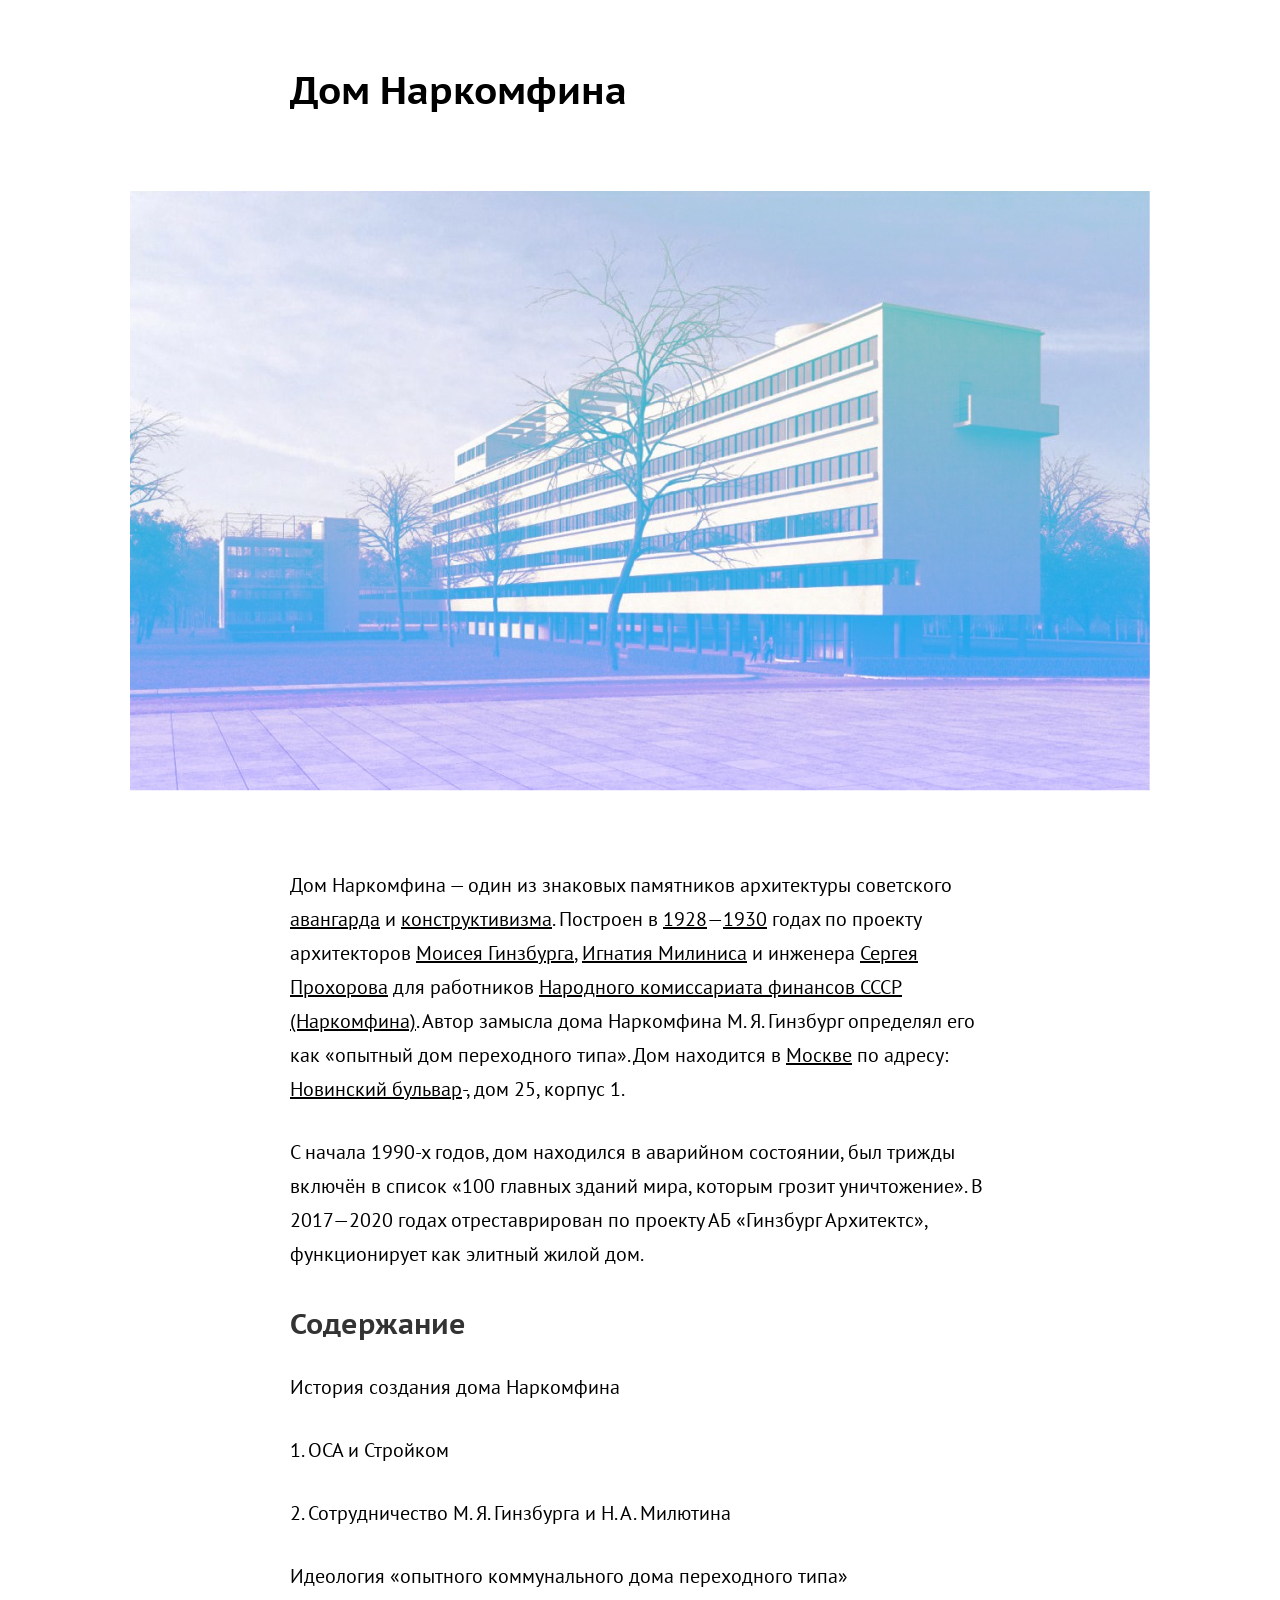
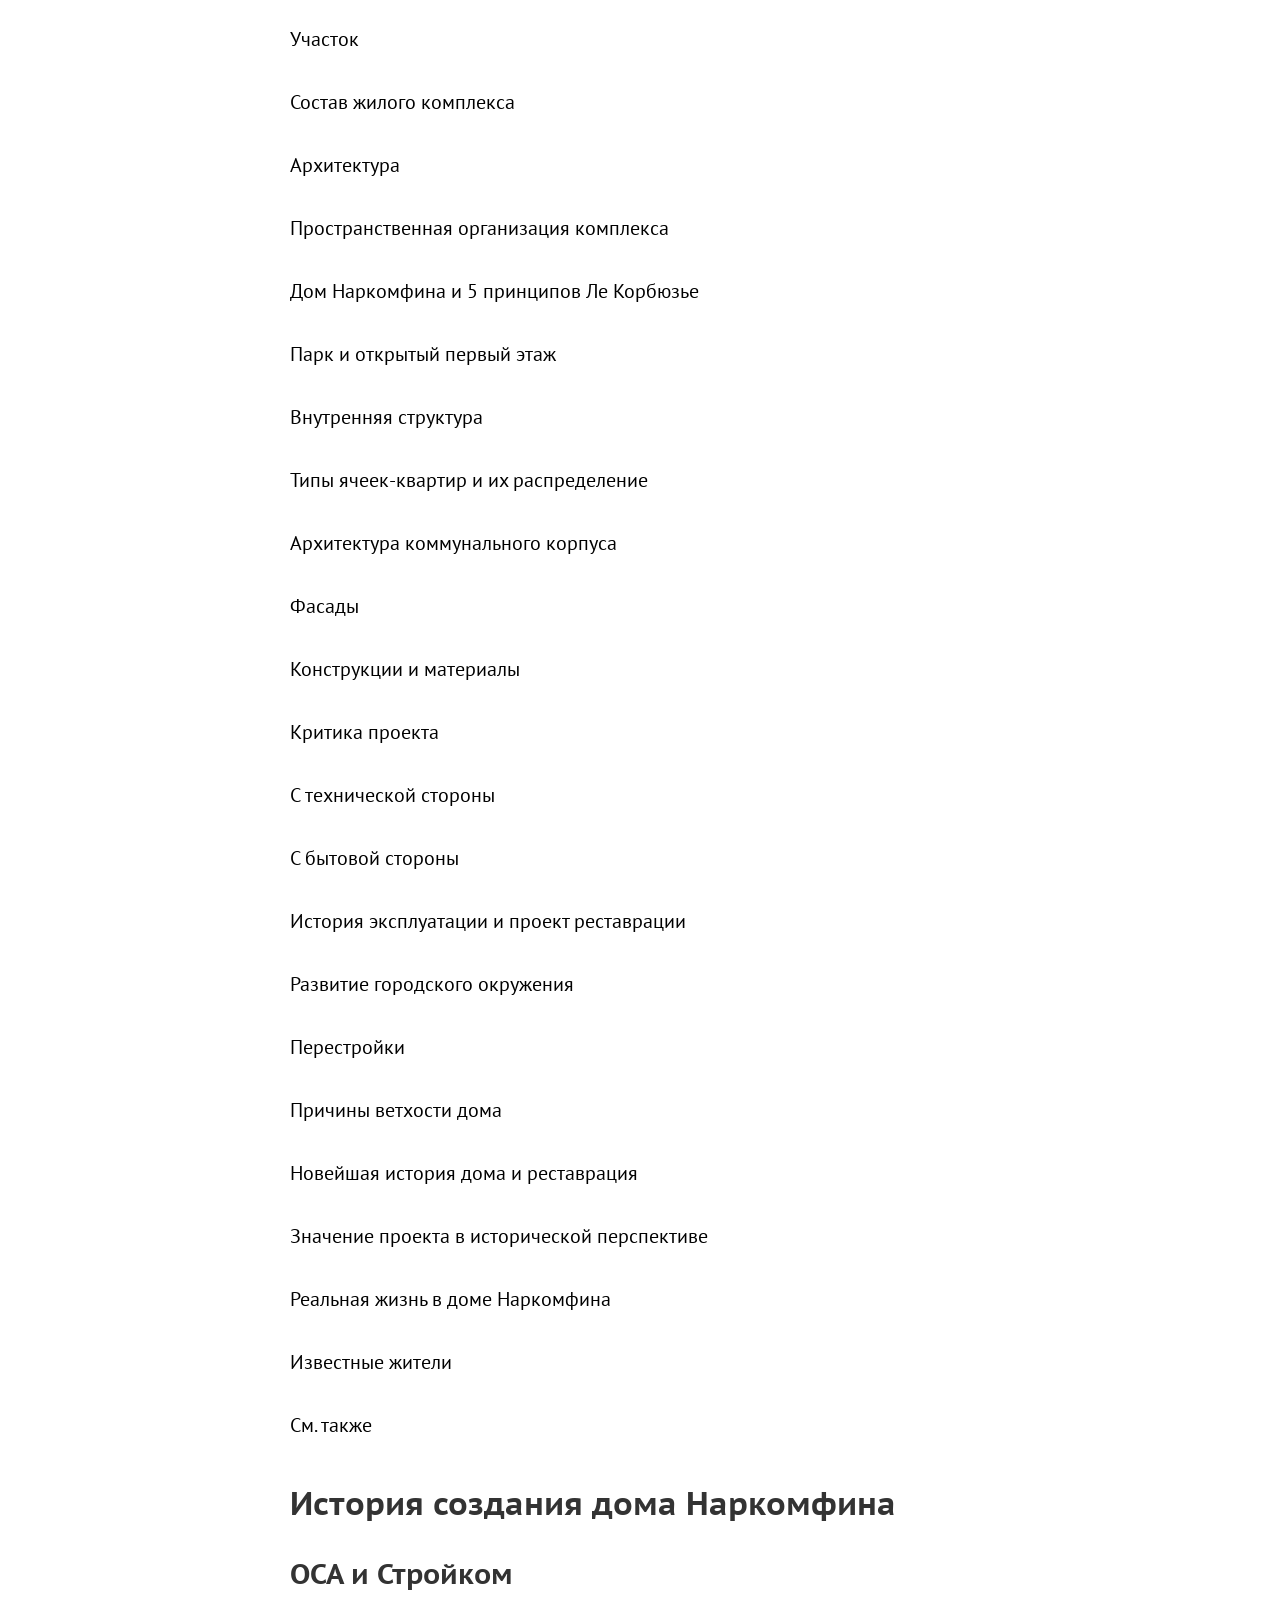
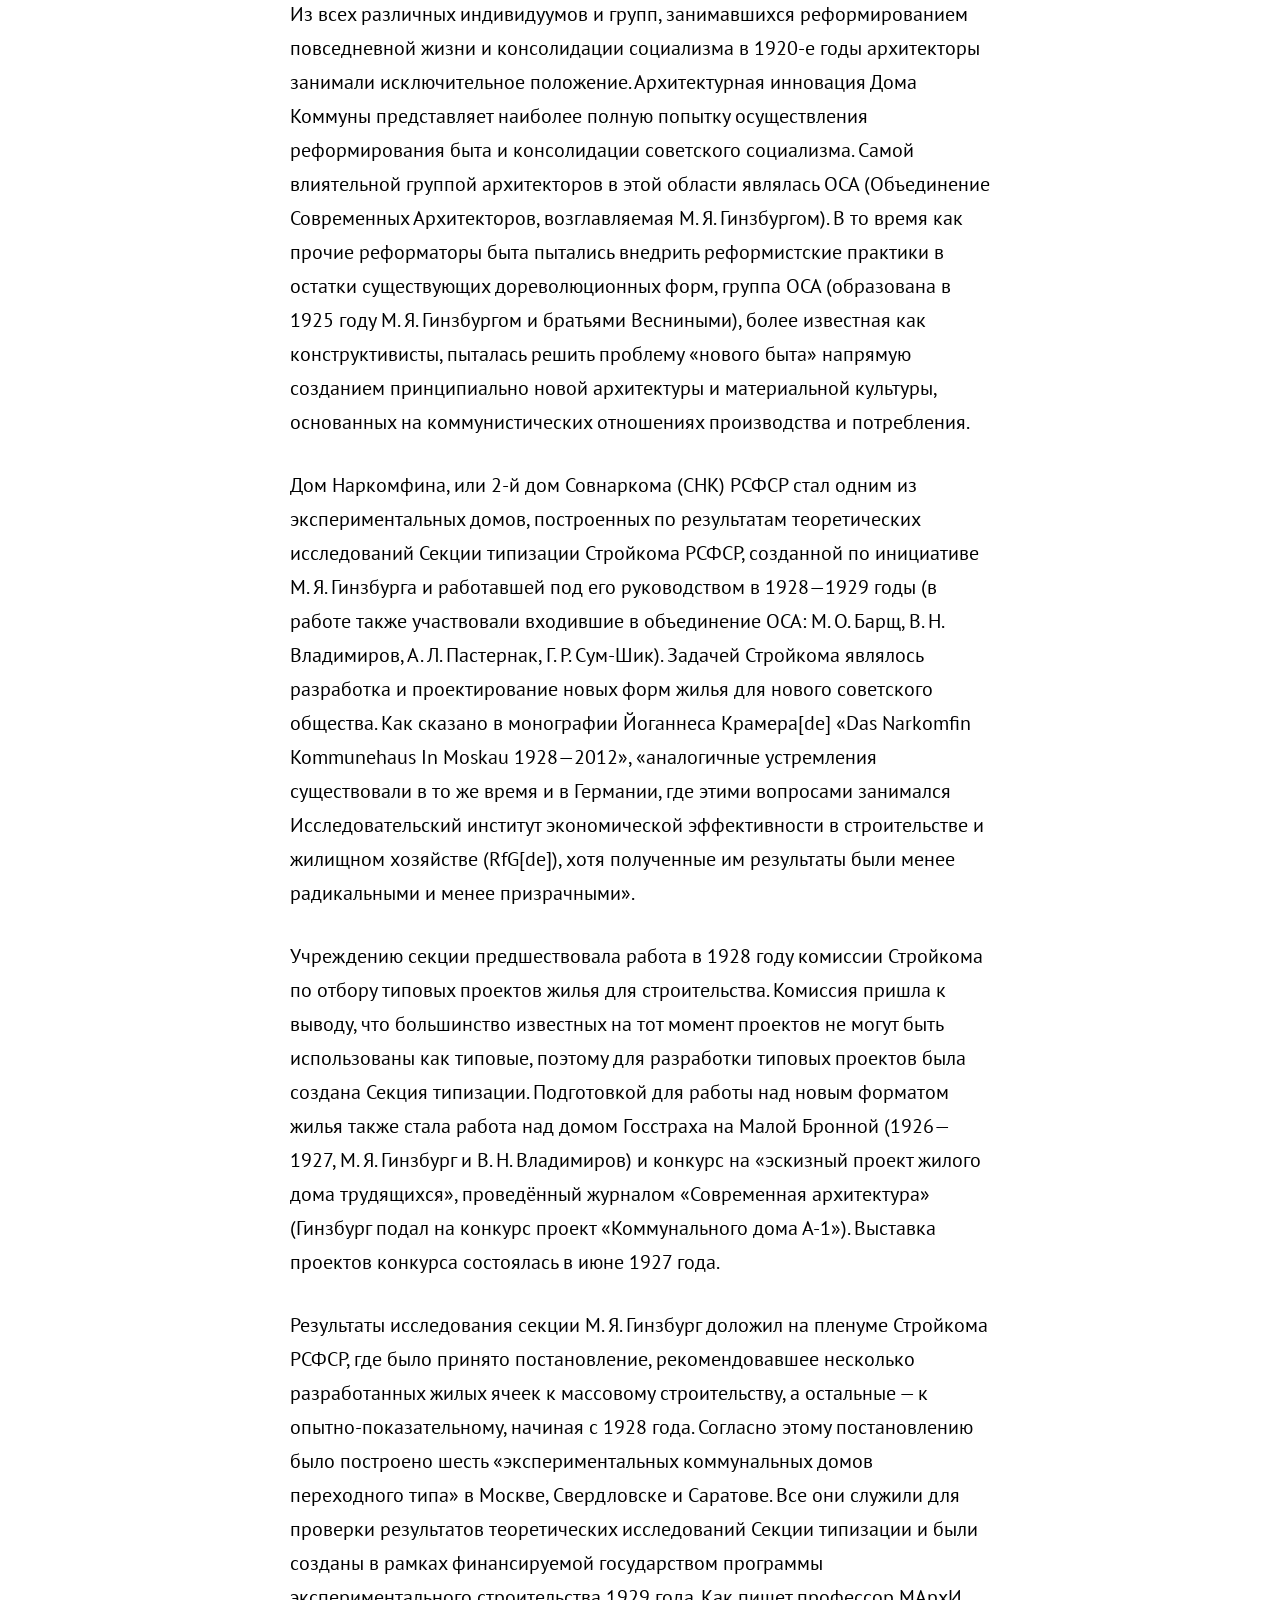
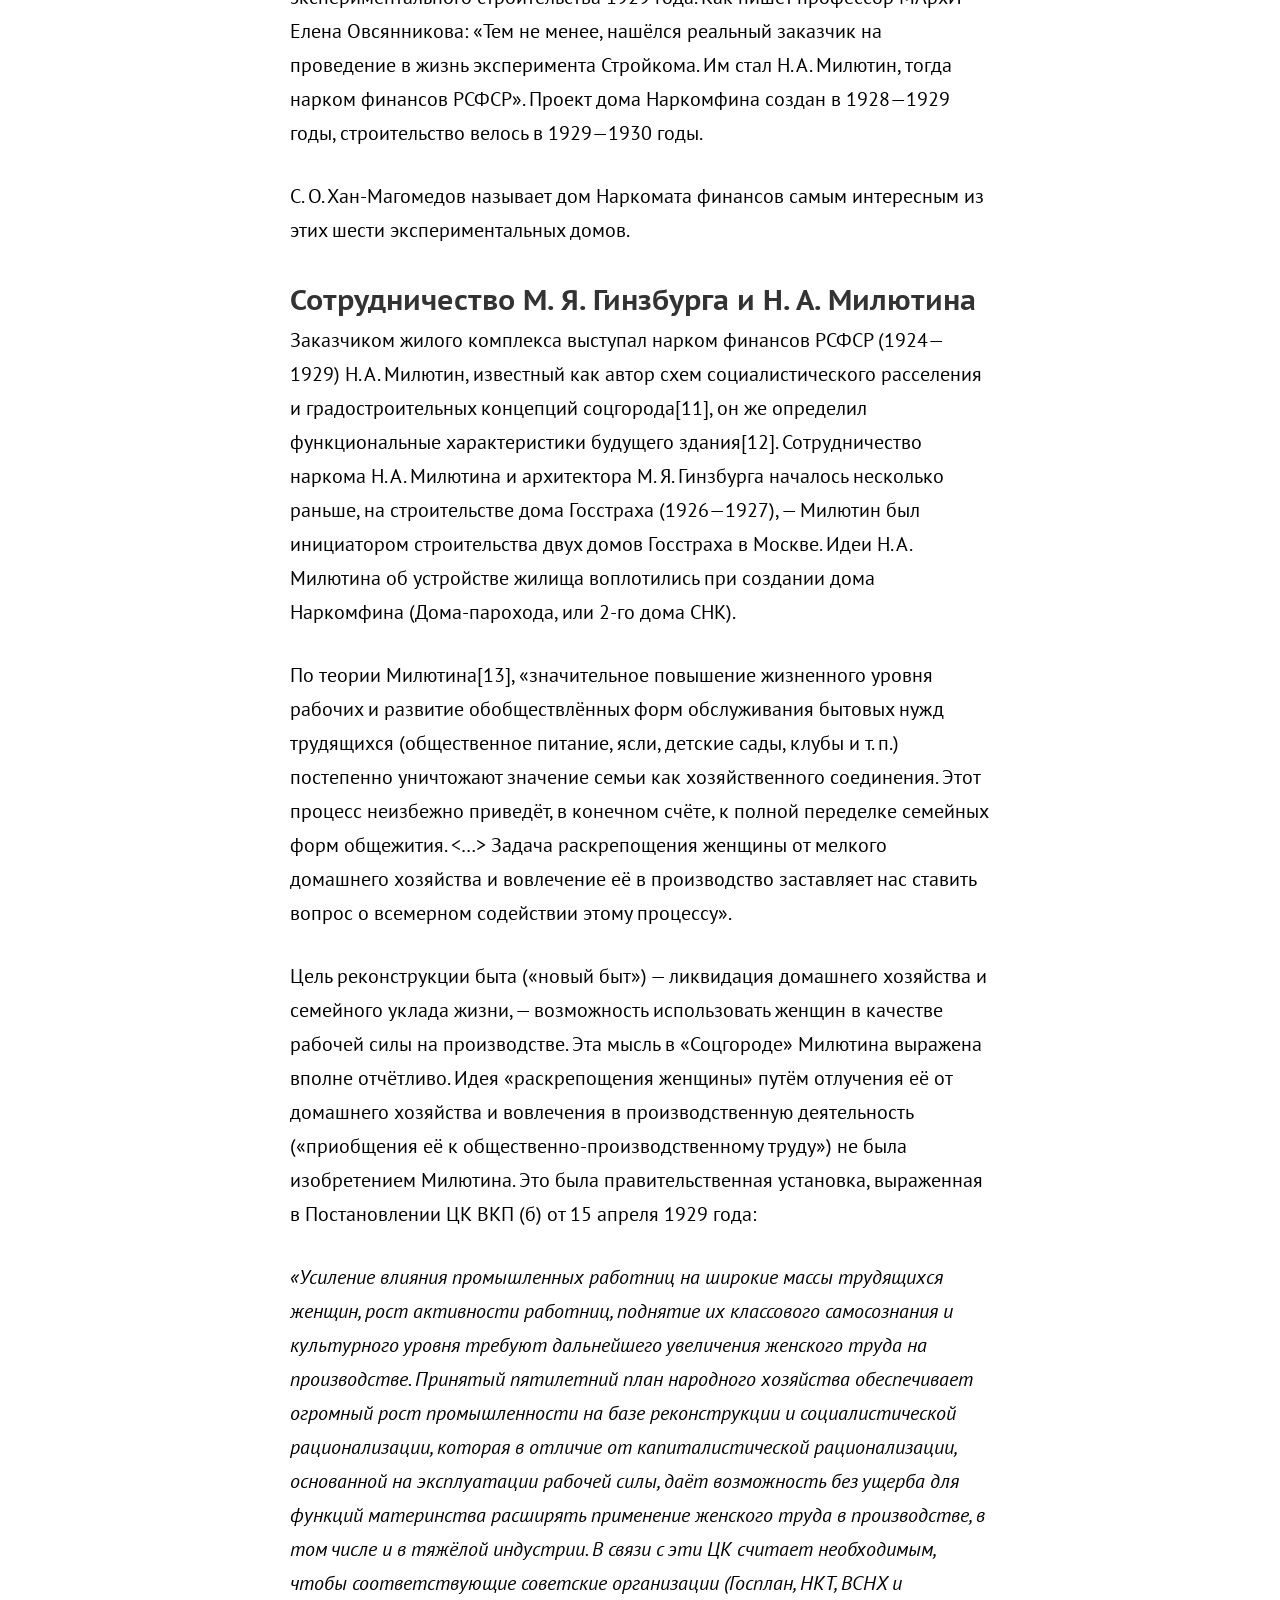
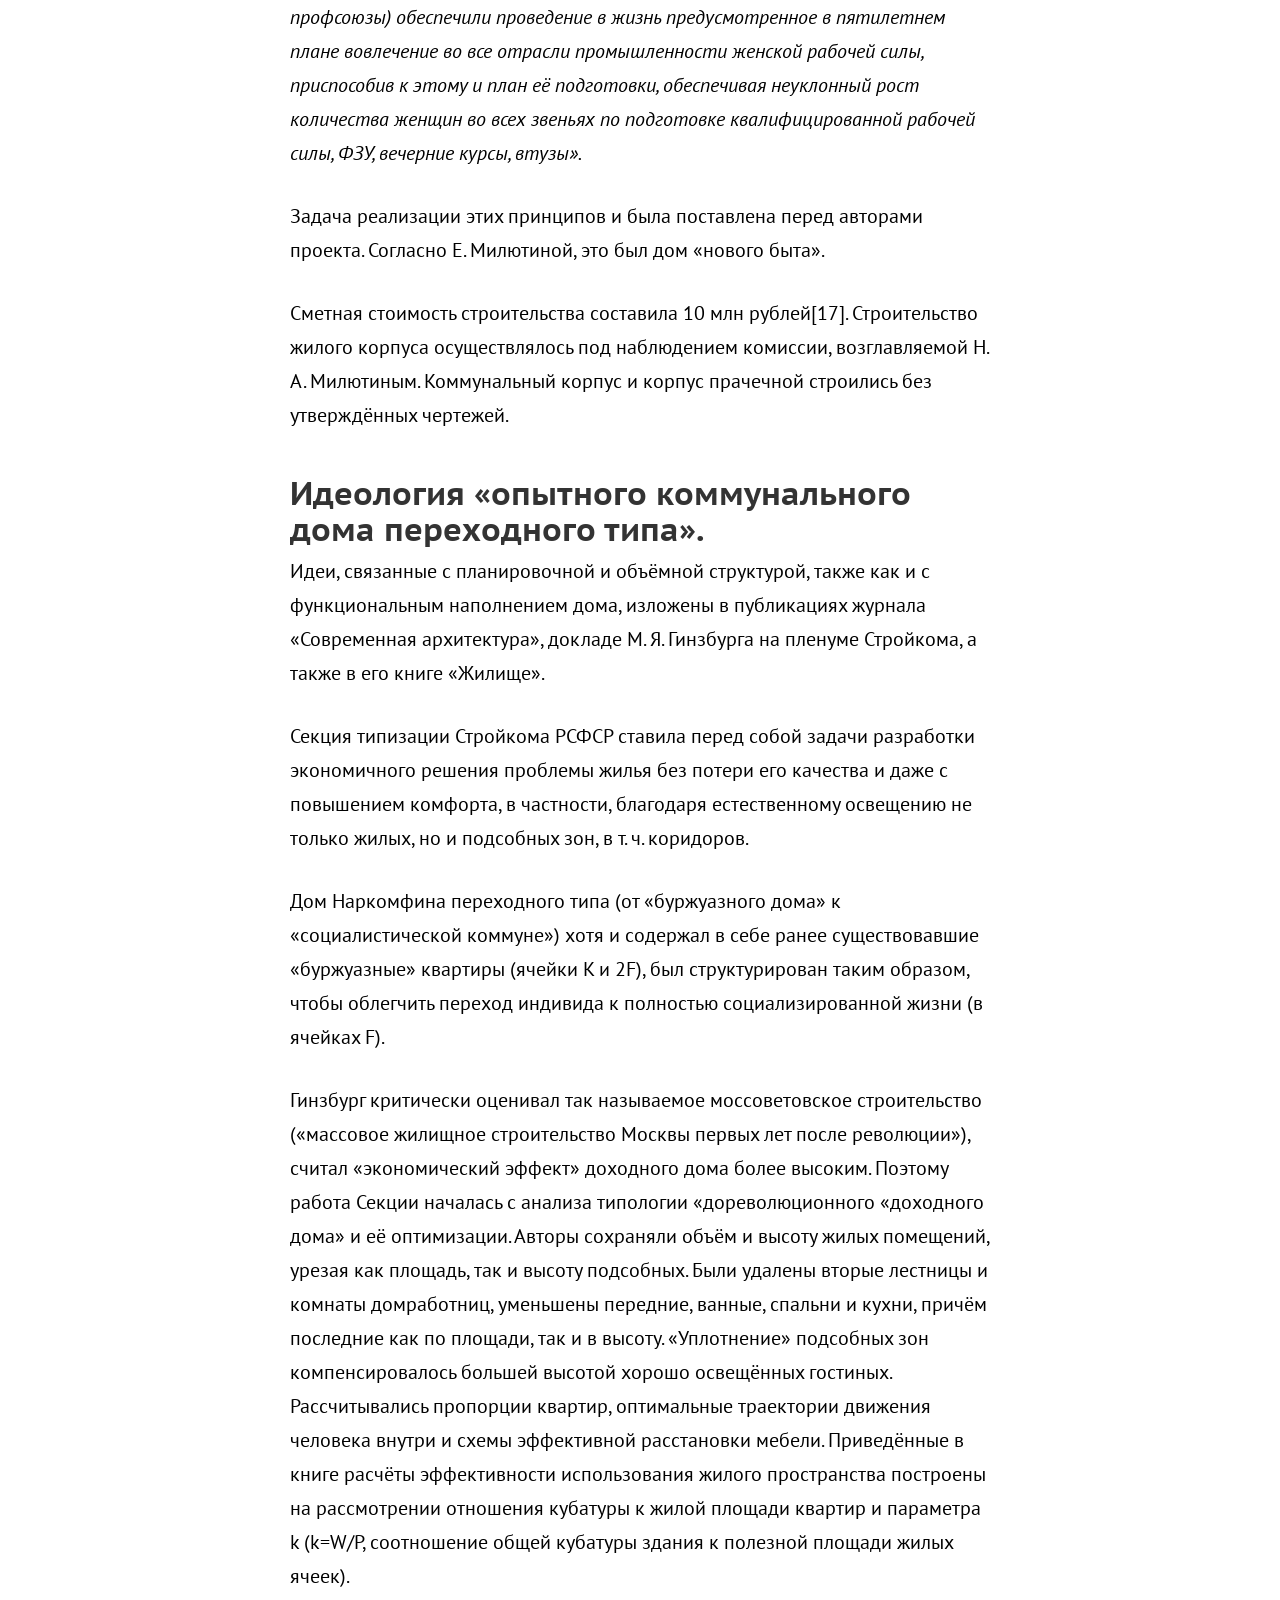
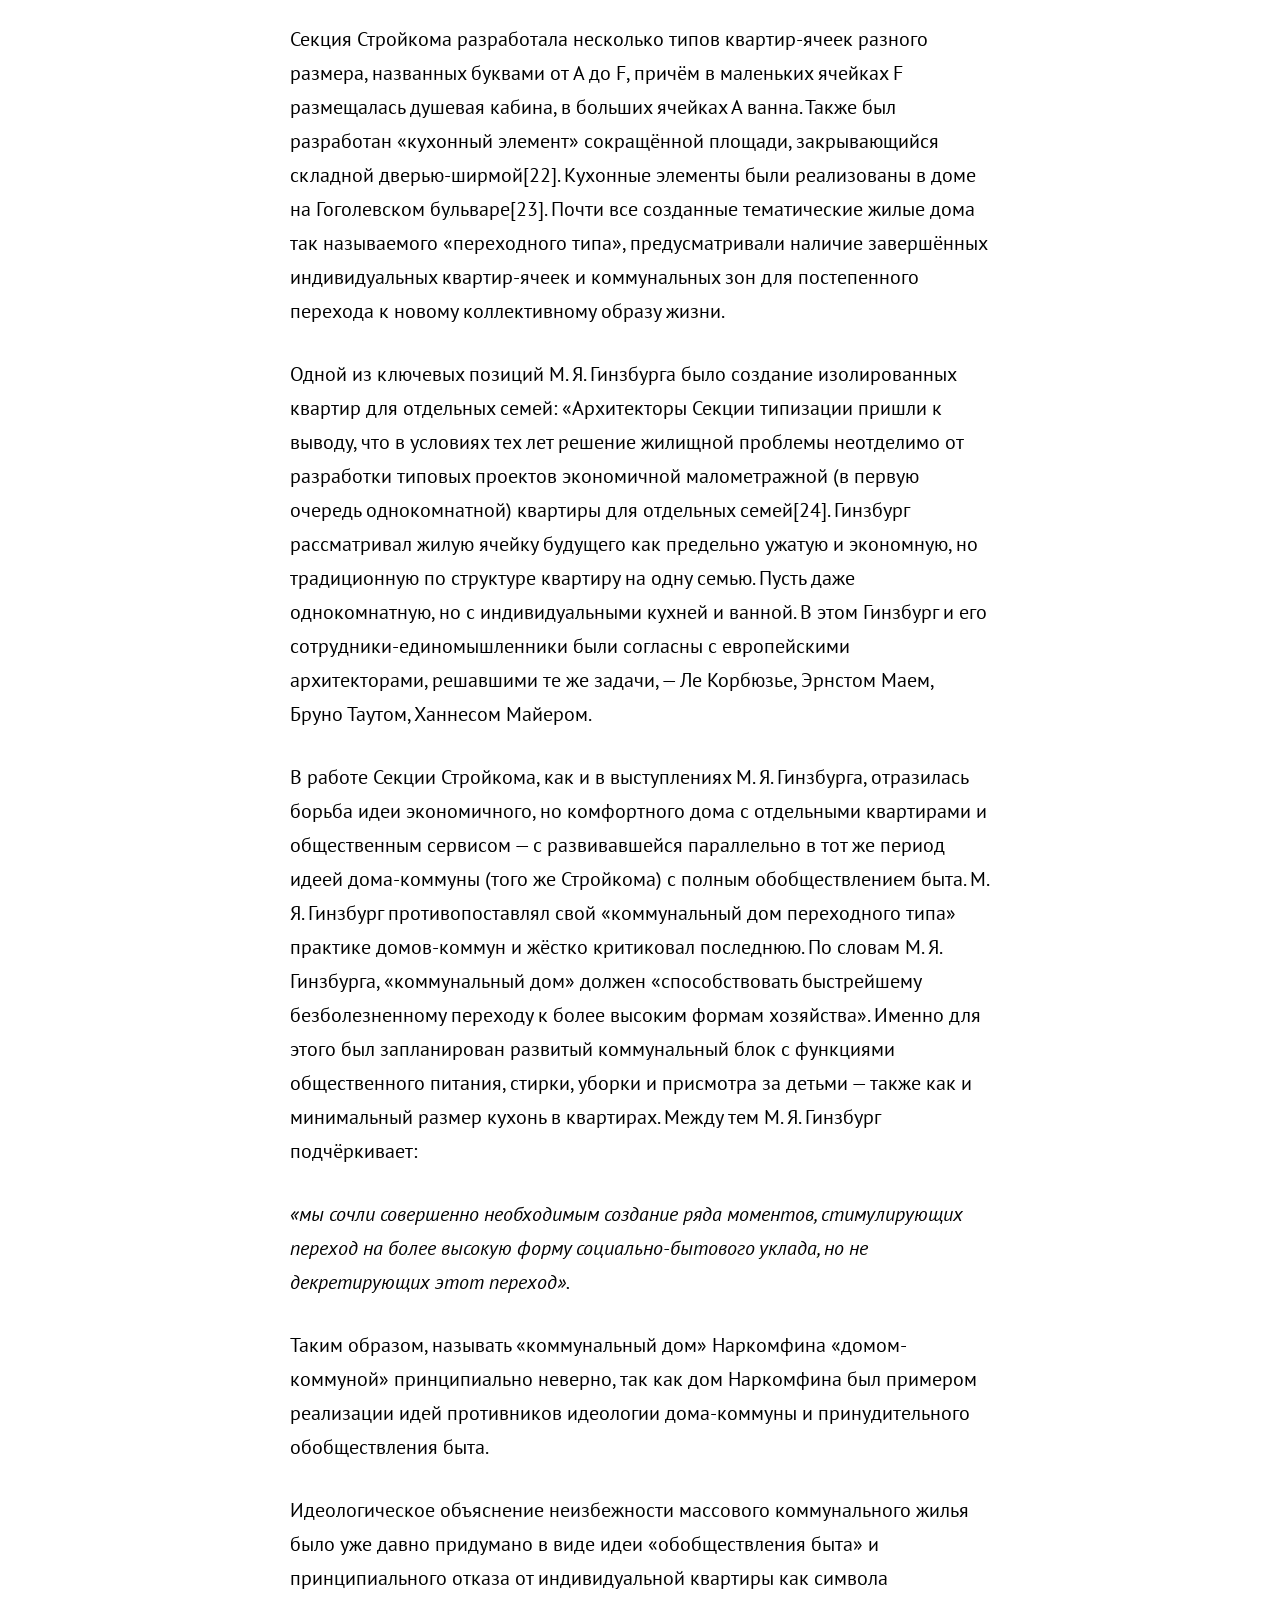
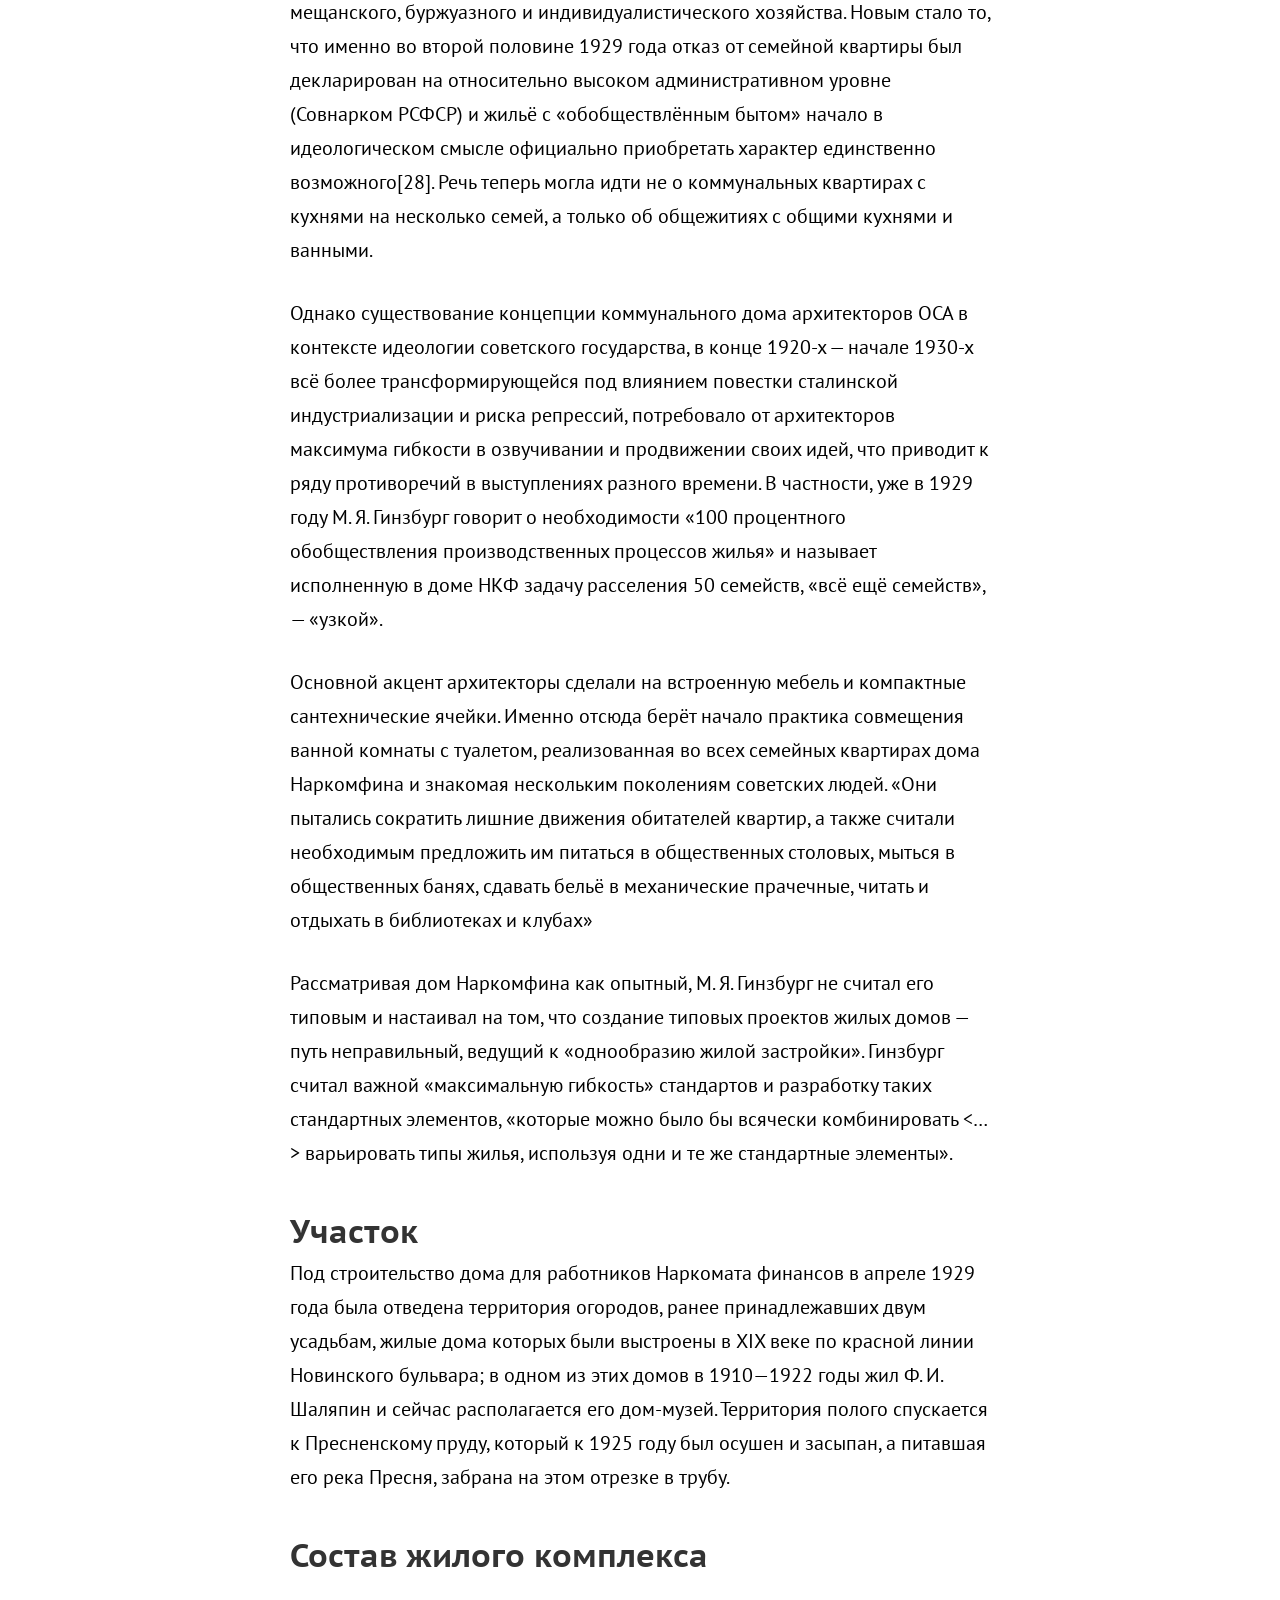
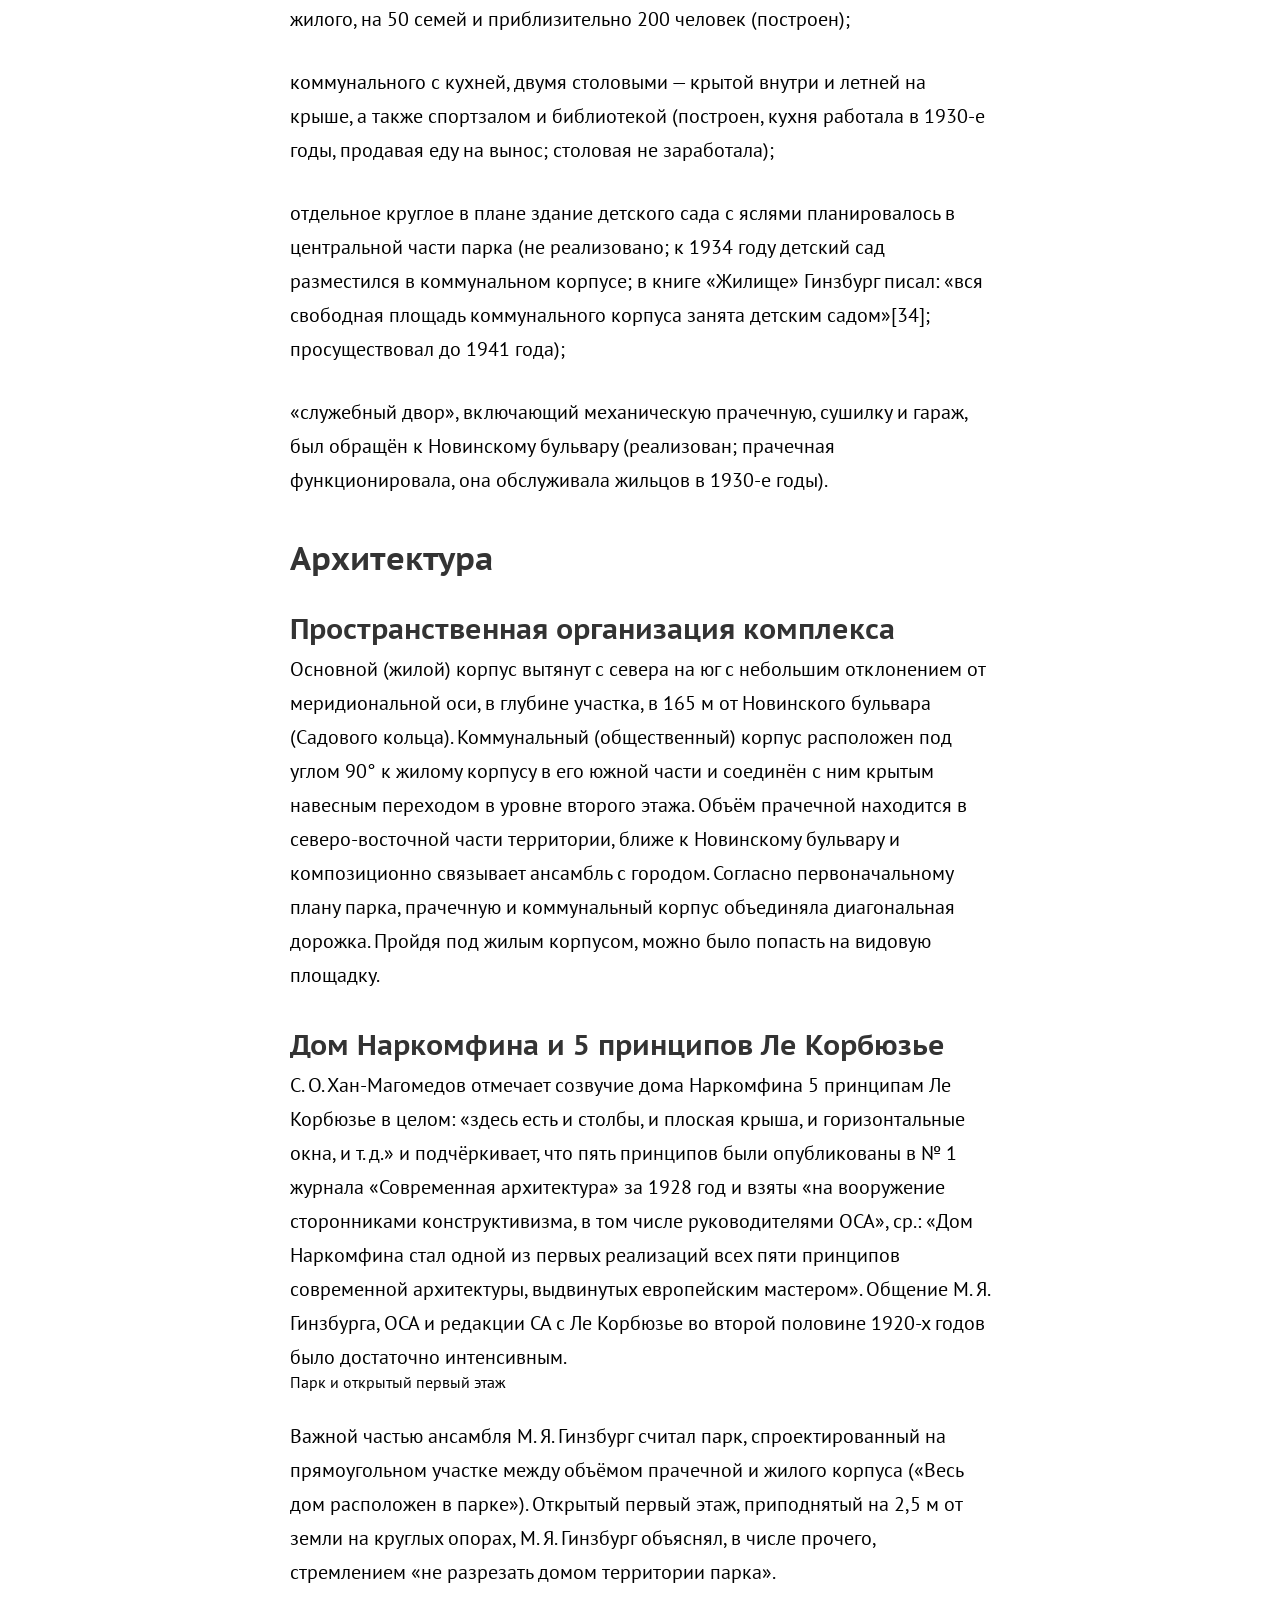
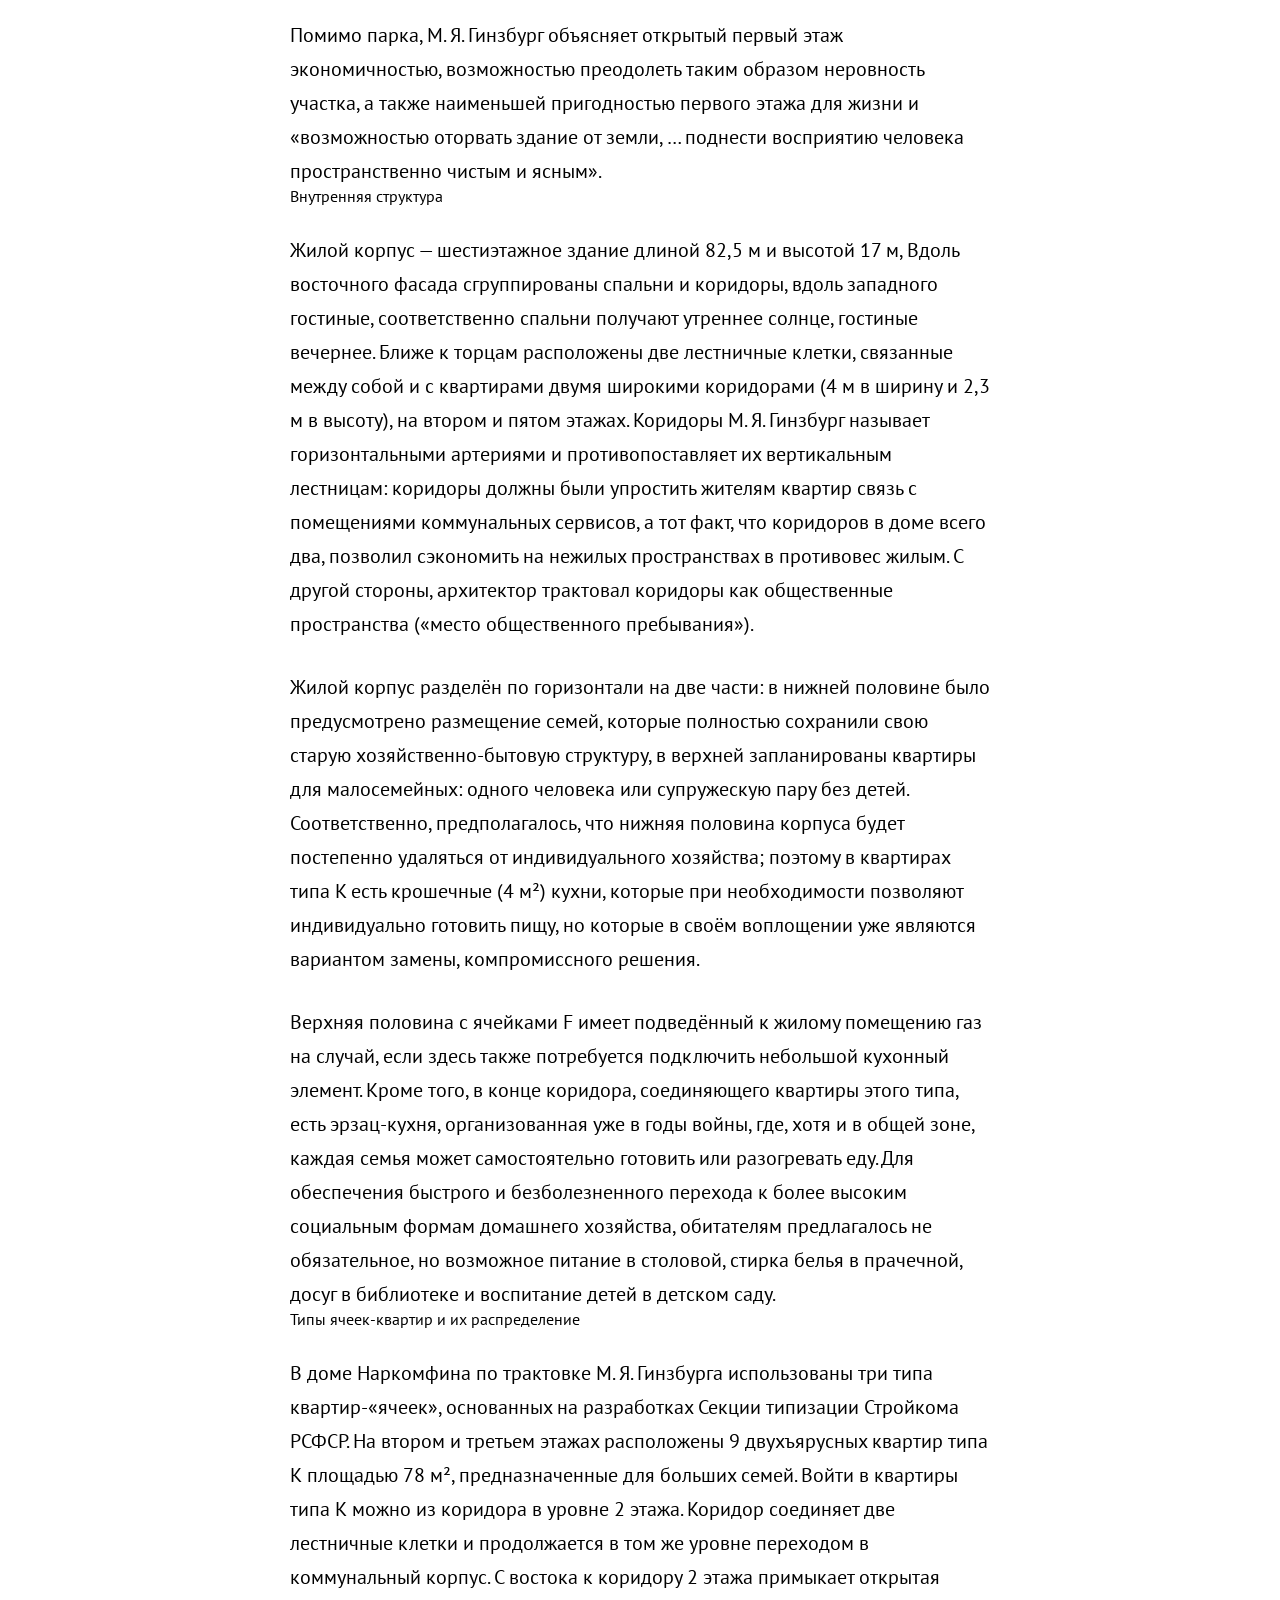
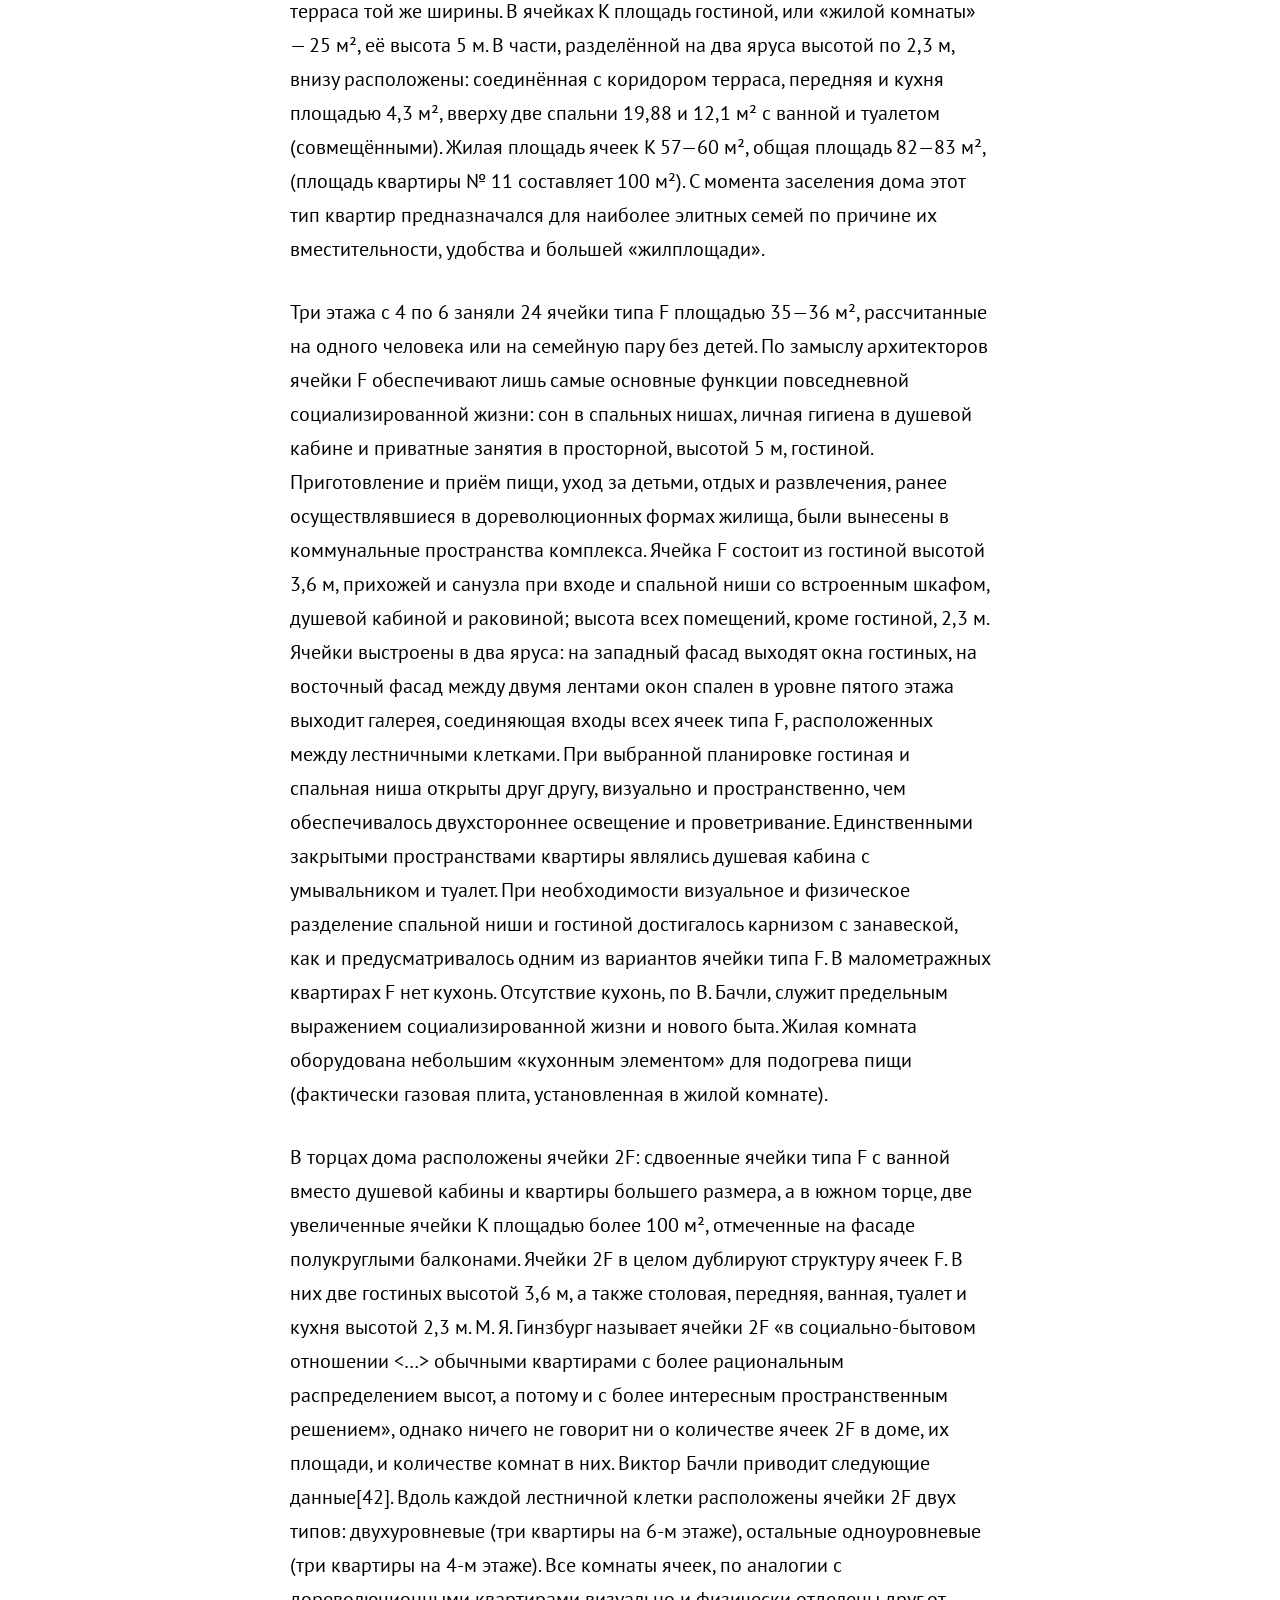
==== narkom.html @ e150c5b6 "Initial commit" ====
<!DOCTYPE html>
<html lang="en" dir="ltr">
  <head>
    <meta charset="utf-8">
    <title>Дом Наркомфина</title>
    <link rel="stylesheet" href="stylesheets/reset.css">
    <link rel="stylesheet" href="stylesheets/style.css">
    <link rel="stylesheet" href="stylesheets/layout.css">
    <title>Дом Наркомфина</title>
    <link rel="preconnect" href="https://fonts.googleapis.com">
    <link rel="preconnect" href="https://fonts.gstatic.com" crossorigin>
    <link href="https://fonts.googleapis.com/css2?family=PT+Sans:wght@400;700&display=swap" rel="stylesheet">


</head>
<body>


    <h1>Дом Наркомфина</h1>
    <img src="img/narkomfin.jpeg" alt="Дом Наркомфина">
    <p>Дом Наркомфина — один из знаковых памятников архитектуры советского <a href="https://ru.wikipedia.org/wiki/%D0%90%D0%B2%D0%B0%D0%BD%D0%B3%D0%B0%D1%80%D0%B4_(%D0%B8%D1%81%D0%BA%D1%83%D1%81%D1%81%D1%82%D0%B2%D0%BE)">авангарда</a> и <a href="https://ru.wikipedia.org/wiki/%D0%9A%D0%BE%D0%BD%D1%81%D1%82%D1%80%D1%83%D0%BA%D1%82%D0%B8%D0%B2%D0%B8%D0%B7%D0%BC_(%D0%B8%D1%81%D0%BA%D1%83%D1%81%D1%81%D1%82%D0%B2%D0%BE)">конструктивизма</a>. Построен в <a href="https://ru.wikipedia.org/wiki/1928_%D0%B3%D0%BE%D0%B4">1928</a>—<a href="https://ru.wikipedia.org/wiki/1930_%D0%B3%D0%BE%D0%B4">1930</a> годах по проекту архитекторов <a href="https://ru.wikipedia.org/wiki/%D0%93%D0%B8%D0%BD%D0%B7%D0%B1%D1%83%D1%80%D0%B3,_%D0%9C%D0%BE%D0%B8%D1%81%D0%B5%D0%B9_%D0%AF%D0%BA%D0%BE%D0%B2%D0%BB%D0%B5%D0%B2%D0%B8%D1%87">Моисея Гинзбурга</a>, <a href="https://ru.wikipedia.org/wiki/%D0%9C%D0%B8%D0%BB%D0%B8%D0%BD%D0%B8%D1%81,_%D0%98%D0%B3%D0%BD%D0%B0%D1%82%D0%B8%D0%B9_%D0%A4%D1%80%D0%B0%D0%BD%D1%86%D0%B5%D0%B2%D0%B8%D1%87">Игнатия Милиниса</a> и инженера <a href="https://ru.wikipedia.org/wiki/%D0%9F%D1%80%D0%BE%D1%85%D0%BE%D1%80%D0%BE%D0%B2,_%D0%A1%D0%B5%D1%80%D0%B3%D0%B5%D0%B9_%D0%9B%D1%8C%D0%B2%D0%BE%D0%B2%D0%B8%D1%87">Сергея Прохорова</a> для работников <a href="https://ru.wikipedia.org/wiki/%D0%9D%D0%B0%D1%80%D0%BE%D0%B4%D0%BD%D1%8B%D0%B9_%D0%BA%D0%BE%D0%BC%D0%B8%D1%81%D1%81%D0%B0%D1%80%D0%B8%D0%B0%D1%82_%D1%84%D0%B8%D0%BD%D0%B0%D0%BD%D1%81%D0%BE%D0%B2_%D0%A1%D0%A1%D0%A1%D0%A0">Народного комиссариата финансов СССР (Наркомфина)</a>. Автор замысла дома Наркомфина М. Я. Гинзбург определял его как «опытный дом переходного типа». Дом находится в <a href="https://ru.wikipedia.org/wiki/%D0%9C%D0%BE%D1%81%D0%BA%D0%B2%D0%B0">Москве</a> по адресу: <a href="https://ru.wikipedia.org/wiki/%D0%9D%D0%BE%D0%B2%D0%B8%D0%BD%D1%81%D0%BA%D0%B8%D0%B9_%D0%B1%D1%83%D0%BB%D1%8C%D0%B2%D0%B0%D1%80">Новинский бульвар</a>-, дом 25, корпус 1.</p>
    <p>С начала 1990-х годов, дом находился в аварийном состоянии, был трижды включён в список «100 главных зданий мира, которым грозит уничтожение». В 2017—2020 годах отреставрирован по проекту АБ «Гинзбург Архитектс», функционирует как элитный жилой дом.</p>
    <h3>Содержание</h3>
    <ol>
      <li>История создания дома Наркомфина</li>
      <ol>
        <li>1. ОСА и Стройком</li>
        <li>2. Сотрудничество М. Я. Гинзбурга и Н. А. Милютина </li>

      </ol>
      <li>Идеология «опытного коммунального дома переходного типа»</li>
      <li>Участок</li>
      <li>Состав жилого комплекса</li>
      <li>Архитектура</li>
      <ul>
        <li>	Пространственная организация комплекса</li>
        <li>	Дом Наркомфина и 5 принципов Ле Корбюзье</li>
        <li>	Парк и открытый первый этаж</li>
        <li> Внутренняя структура</li>
        <li>Типы ячеек-квартир и их распределение</li>
        <li>Архитектура коммунального корпуса</li>
        <li>Фасады</li>
        <li>Конструкции и материалы</li></ul>
        <li>Критика проекта</li>
        <ul>
          <li>С технической стороны</li>
          <li>С бытовой стороны</li>
        </ul>
        <li>История эксплуатации и проект реставрации</li>
        <ul>
          <li>Развитие городского окружения</li>
          <li>Перестройки</li>
          <li>Причины ветхости дома</li>
          <li>Новейшая история дома и реставрация</li>
        </ul>
        <li>Значение проекта в исторической перспективе</li>
        <li>Реальная жизнь в доме Наркомфина</li>
        <ul>
          <li>Известные жители</li>
        </ul>
        <li>См. также</li>
        </ol>

    <h2>История создания дома Наркомфина</h2>
    <h3>ОСА и Стройком</h3>
    <p>Из всех различных индивидуумов и групп, занимавшихся реформированием повседневной жизни и консолидации социализма в 1920-е годы архитекторы занимали исключительное положение. Архитектурная инновация Дома Коммуны представляет наиболее полную попытку осуществления реформирования быта и консолидации советского социализма. Самой влиятельной группой архитекторов в этой области являлась ОСА (Объединение Современных Архитекторов, возглавляемая М. Я. Гинзбургом). В то время как прочие реформаторы быта пытались внедрить реформистские практики в остатки существующих дореволюционных форм, группа ОСА (образована в 1925 году М. Я. Гинзбургом и братьями Весниными), более известная как конструктивисты, пыталась решить проблему «нового быта» напрямую созданием принципиально новой архитектуры и материальной культуры, основанных на коммунистических отношениях производства и потребления.</p>
    <p>Дом Наркомфина, или 2-й дом Совнаркома (СНК) РСФСР стал одним из экспериментальных домов, построенных по результатам теоретических исследований Секции типизации Стройкома РСФСР, созданной по инициативе М. Я. Гинзбурга и работавшей под его руководством в 1928—1929 годы (в работе также участвовали входившие в объединение ОСА: М. О. Барщ, В. Н. Владимиров, А. Л. Пастернак, Г. Р. Сум-Шик). Задачей Стройкома являлось разработка и проектирование новых форм жилья для нового советского общества. Как сказано в монографии Йоганнеса Крамера[de] «Das Narkomfin Kommunehaus In Moskau 1928—2012», «аналогичные устремления существовали в то же время и в Германии, где этими вопросами занимался Исследовательский институт экономической эффективности в строительстве и жилищном хозяйстве (RfG[de]), хотя полученные им результаты были менее радикальными и менее призрачными».</p>
    <p>Учреждению секции предшествовала работа в 1928 году комиссии Стройкома по отбору типовых проектов жилья для строительства. Комиссия пришла к выводу, что большинство известных на тот момент проектов не могут быть использованы как типовые, поэтому для разработки типовых проектов была создана Секция типизации. Подготовкой для работы над новым форматом жилья также стала работа над домом Госстраха на Малой Бронной (1926—1927, М. Я. Гинзбург и В. Н. Владимиров) и конкурс на «эскизный проект жилого дома трудящихся», проведённый журналом «Современная архитектура» (Гинзбург подал на конкурс проект «Коммунального дома А-1»). Выставка проектов конкурса состоялась в июне 1927 года.</p>
    <p>Результаты исследования секции М. Я. Гинзбург доложил на пленуме Стройкома РСФСР, где было принято постановление, рекомендовавшее несколько разработанных жилых ячеек к массовому строительству, а остальные — к опытно-показательному, начиная с 1928 года. Согласно этому постановлению было построено шесть «экспериментальных коммунальных домов переходного типа» в Москве, Свердловске и Саратове. Все они служили для проверки результатов теоретических исследований Секции типизации и были созданы в рамках финансируемой государством программы экспериментального строительства 1929 года. Как пишет профессор МАрхИ Елена Овсянникова: «Тем не менее, нашёлся реальный заказчик на проведение в жизнь эксперимента Стройкома. Им стал Н. А. Милютин, тогда нарком финансов РСФСР». Проект дома Наркомфина создан в 1928—1929 годы, строительство велось в 1929—1930 годы.</p>
    <p>С. О. Хан-Магомедов называет дом Наркомата финансов самым интересным из этих шести экспериментальных домов.</p>
    <h3>Сотрудничество М. Я. Гинзбурга и Н. А. Милютина</h3>
    <p>Заказчиком жилого комплекса выступал нарком финансов РСФСР (1924—1929) Н. А. Милютин, известный как автор схем социалистического расселения и градостроительных концепций соцгорода[11], он же определил функциональные характеристики будущего здания[12]. Сотрудничество наркома Н. А. Милютина и архитектора М. Я. Гинзбурга началось несколько раньше, на строительстве дома Госстраха (1926—1927), — Милютин был инициатором строительства двух домов Госстраха в Москве. Идеи Н. А. Милютина об устройстве жилища воплотились при создании дома Наркомфина (Дома-парохода, или 2-го дома СНК).</p>
    <p>По теории Милютина[13], «значительное повышение жизненного уровня рабочих и развитие обобществлённых форм обслуживания бытовых нужд трудящихся (общественное питание, ясли, детские сады, клубы и т. п.) постепенно уничтожают значение семьи как хозяйственного соединения. Этот процесс неизбежно приведёт, в конечном счёте, к полной переделке семейных форм общежития. <…> Задача раскрепощения женщины от мелкого домашнего хозяйства и вовлечение её в производство заставляет нас ставить вопрос о всемерном содействии этому процессу».</p>
    <p>Цель реконструкции быта («новый быт») — ликвидация домашнего хозяйства и семейного уклада жизни, — возможность использовать женщин в качестве рабочей силы на производстве. Эта мысль в «Соцгороде» Милютина выражена вполне отчётливо. Идея «раскрепощения женщины» путём отлучения её от домашнего хозяйства и вовлечения в производственную деятельность («приобщения её к общественно-производственному труду») не была изобретением Милютина. Это была правительственная установка, выраженная в Постановлении ЦК ВКП (б) от 15 апреля 1929 года:</p>
    <blockquote cite="https://ru.wikipedia.org/wiki/%D0%94%D0%BE%D0%BC_%D0%9D%D0%B0%D1%80%D0%BA%D0%BE%D0%BC%D1%84%D0%B8%D0%BD%D0%B0#%D0%9E%D1%81%D0%B2%D0%B5%D1%89%D0%B5%D0%BD%D0%B8%D0%B5">
    «Усиление влияния промышленных работниц на широкие массы трудящихся женщин, рост активности работниц, поднятие их классового самосознания и культурного уровня требуют дальнейшего увеличения женского труда на производстве. Принятый пятилетний план народного хозяйства обеспечивает огромный рост промышленности на базе реконструкции и социалистической рационализации, которая в отличие от капиталистической рационализации, основанной на эксплуатации рабочей силы, даёт возможность без ущерба для функций материнства расширять применение женского труда в производстве, в том числе и в тяжёлой индустрии. В связи с эти ЦК считает необходимым, чтобы соответствующие советские организации (Госплан, НКТ, ВСНХ и профсоюзы) обеспечили проведение в жизнь предусмотренное в пятилетнем плане вовлечение во все отрасли промышленности женской рабочей силы, приспособив к этому и план её подготовки, обеспечивая неуклонный рост количества женщин во всех звеньях по подготовке квалифицированной рабочей силы, ФЗУ, вечерние курсы, втузы».
    </blockquote>
    <p>Задача реализации этих принципов и была поставлена перед авторами проекта. Согласно Е. Милютиной, это был дом «нового быта».</p>
    <p>Сметная стоимость строительства составила 10 млн рублей[17]. Строительство жилого корпуса осуществлялось под наблюдением комиссии, возглавляемой Н. А. Милютиным. Коммунальный корпус и корпус прачечной строились без утверждённых чертежей.</p>
    <h2>Идеология «опытного коммунального дома переходного типа».</h2>
    <p>Идеи, связанные с планировочной и объёмной структурой, также как и с функциональным наполнением дома, изложены в публикациях журнала «Современная архитектура», докладе М. Я. Гинзбурга на пленуме Стройкома, а также в его книге «Жилище».</p>
    <p>Секция типизации Стройкома РСФСР ставила перед собой задачи разработки экономичного решения проблемы жилья без потери его качества и даже с повышением комфорта, в частности, благодаря естественному освещению не только жилых, но и подсобных зон, в т. ч. коридоров.</p>
    <p>Дом Наркомфина переходного типа (от «буржуазного дома» к «социалистической коммуне») хотя и содержал в себе ранее существовавшие «буржуазные» квартиры (ячейки K и 2F), был структурирован таким образом, чтобы облегчить переход индивида к полностью социализированной жизни (в ячейках F).</p>
    <p>Гинзбург критически оценивал так называемое моссоветовское строительство («массовое жилищное строительство Москвы первых лет после революции»), считал «экономический эффект» доходного дома более высоким. Поэтому работа Секции началась с анализа типологии «дореволюционного «доходного дома» и её оптимизации. Авторы сохраняли объём и высоту жилых помещений, урезая как площадь, так и высоту подсобных. Были удалены вторые лестницы и комнаты домработниц, уменьшены передние, ванные, спальни и кухни, причём последние как по площади, так и в высоту. «Уплотнение» подсобных зон компенсировалось большей высотой хорошо освещённых гостиных. Рассчитывались пропорции квартир, оптимальные траектории движения человека внутри и схемы эффективной расстановки мебели. Приведённые в книге расчёты эффективности использования жилого пространства построены на рассмотрении отношения кубатуры к жилой площади квартир и параметра k (k=W/P, соотношение общей кубатуры здания к полезной площади жилых ячеек).</p>
    <p>Секция Стройкома разработала несколько типов квартир-ячеек разного размера, названных буквами от A до F, причём в маленьких ячейках F размещалась душевая кабина, в больших ячейках А ванна. Также был разработан «кухонный элемент» сокращённой площади, закрывающийся складной дверью-ширмой[22]. Кухонные элементы были реализованы в доме на Гоголевском бульваре[23]. Почти все созданные тематические жилые дома так называемого «переходного типа», предусматривали наличие завершённых индивидуальных квартир-ячеек и коммунальных зон для постепенного перехода к новому коллективному образу жизни.</p>
    <p>Одной из ключевых позиций М. Я. Гинзбурга было создание изолированных квартир для отдельных семей: «Архитекторы Секции типизации пришли к выводу, что в условиях тех лет решение жилищной проблемы неотделимо от разработки типовых проектов экономичной малометражной (в первую очередь однокомнатной) квартиры для отдельных семей[24]. Гинзбург рассматривал жилую ячейку будущего как предельно ужатую и экономную, но традиционную по структуре квартиру на одну семью. Пусть даже однокомнатную, но с индивидуальными кухней и ванной. В этом Гинзбург и его сотрудники-единомышленники были согласны с европейскими архитекторами, решавшими те же задачи, — Ле Корбюзье, Эрнстом Маем, Бруно Таутом, Ханнесом Майером.</p>
    <p>В работе Секции Стройкома, как и в выступлениях М. Я. Гинзбурга, отразилась борьба идеи экономичного, но комфортного дома с отдельными квартирами и общественным сервисом — с развивавшейся параллельно в тот же период идеей дома-коммуны (того же Стройкома) с полным обобществлением быта. М. Я. Гинзбург противопоставлял свой «коммунальный дом переходного типа» практике домов-коммун и жёстко критиковал последнюю. По словам М. Я. Гинзбурга, «коммунальный дом» должен «способствовать быстрейшему безболезненному переходу к более высоким формам хозяйства». Именно для этого был запланирован развитый коммунальный блок с функциями общественного питания, стирки, уборки и присмотра за детьми — также как и минимальный размер кухонь в квартирах. Между тем М. Я. Гинзбург подчёркивает:</p>
    <blockquote cite="https://ru.wikipedia.org/wiki/%D0%94%D0%BE%D0%BC_%D0%9D%D0%B0%D1%80%D0%BA%D0%BE%D0%BC%D1%84%D0%B8%D0%BD%D0%B0">«мы сочли совершенно необходимым создание ряда моментов, стимулирующих переход на более высокую форму социально-бытового уклада, но не декретирующих этот переход».</blockquote>
    <p>Таким образом, называть «коммунальный дом» Наркомфина «домом-коммуной» принципиально неверно, так как дом Наркомфина был примером реализации идей противников идеологии дома-коммуны и принудительного обобществления быта.</p>
    <p>Идеологическое объяснение неизбежности массового коммунального жилья было уже давно придумано в виде идеи «обобществления быта» и принципиального отказа от индивидуальной квартиры как символа мещанского, буржуазного и индивидуалистического хозяйства. Новым стало то, что именно во второй половине 1929 года отказ от семейной квартиры был декларирован на относительно высоком административном уровне (Совнарком РСФСР) и жильё с «обобществлённым бытом» начало в идеологическом смысле официально приобретать характер единственно возможного[28]. Речь теперь могла идти не о коммунальных квартирах с кухнями на несколько семей, а только об общежитиях с общими кухнями и ванными.</p>
    <p>Однако существование концепции коммунального дома архитекторов ОСА в контексте идеологии советского государства, в конце 1920-х — начале 1930-х всё более трансформирующейся под влиянием повестки сталинской индустриализации и риска репрессий, потребовало от архитекторов максимума гибкости в озвучивании и продвижении своих идей, что приводит к ряду противоречий в выступлениях разного времени. В частности, уже в 1929 году М. Я. Гинзбург говорит о необходимости «100 процентного обобществления производственных процессов жилья» и называет исполненную в доме НКФ задачу расселения 50 семейств, «всё ещё семейств», — «узкой».</p>
    <p>Основной акцент архитекторы сделали на встроенную мебель и компактные сантехнические ячейки. Именно отсюда берёт начало практика совмещения ванной комнаты с туалетом, реализованная во всех семейных квартирах дома Наркомфина и знакомая нескольким поколениям советских людей. «Они пытались сократить лишние движения обитателей квартир, а также считали необходимым предложить им питаться в общественных столовых, мыться в общественных банях, сдавать бельё в механические прачечные, читать и отдыхать в библиотеках и клубах»</p>
    <p>Рассматривая дом Наркомфина как опытный, М. Я. Гинзбург не считал его типовым и настаивал на том, что создание типовых проектов жилых домов — путь неправильный, ведущий к «однообразию жилой застройки». Гинзбург считал важной «максимальную гибкость» стандартов и разработку таких стандартных элементов, «которые можно было бы всячески комбинировать <…> варьировать типы жилья, используя одни и те же стандартные элементы».</p>
    <h2>Участок</h2>
    <p>Под строительство дома для работников Наркомата финансов в апреле 1929 года была отведена территория огородов, ранее принадлежавших двум усадьбам, жилые дома которых были выстроены в XIX веке по красной линии Новинского бульвара; в одном из этих домов в 1910—1922 годы жил Ф. И. Шаляпин и сейчас располагается его дом-музей. Территория полого спускается к Пресненскому пруду, который к 1925 году был осушен и засыпан, а питавшая его река Пресня, забрана на этом отрезке в трубу.</p>
    <h2>Состав жилого комплекса</h2>
    <ol>
        <li>жилого, на 50 семей и приблизительно 200 человек (построен);</li>
        <li>коммунального с кухней, двумя столовыми — крытой внутри и летней на крыше, а также спортзалом и библиотекой (построен, кухня работала в 1930-е годы, продавая еду на вынос; столовая не заработала);</li>
        <li>отдельное круглое в плане здание детского сада с яслями планировалось в центральной части парка (не реализовано; к 1934 году детский сад разместился в коммунальном корпусе; в книге «Жилище» Гинзбург писал: «вся свободная площадь коммунального корпуса занята детским садом»[34]; просуществовал до 1941 года);</li>
        <li>«служебный двор», включающий механическую прачечную, сушилку и гараж, был обращён к Новинскому бульвару (реализован; прачечная функционировала, она обслуживала жильцов в 1930-е годы).</li>
    </ol>
    <h2>Архитектура</h2>
    <h3>Пространственная организация комплекса</h3>
    <p>Основной (жилой) корпус вытянут с севера на юг с небольшим отклонением от меридиональной оси, в глубине участка, в 165 м от Новинского бульвара (Садового кольца). Коммунальный (общественный) корпус расположен под углом 90° к жилому корпусу в его южной части и соединён с ним крытым навесным переходом в уровне второго этажа. Объём прачечной находится в северо-восточной части территории, ближе к Новинскому бульвару и композиционно связывает ансамбль с городом. Согласно первоначальному плану парка, прачечную и коммунальный корпус объединяла диагональная дорожка. Пройдя под жилым корпусом, можно было попасть на видовую площадку.</p>
    <h3>Дом Наркомфина и 5 принципов Ле Корбюзье</h3>
    <p>С. О. Хан-Магомедов отмечает созвучие дома Наркомфина 5 принципам Ле Корбюзье в целом: «здесь есть и столбы, и плоская крыша, и горизонтальные окна, и т. д.» и подчёркивает, что пять принципов были опубликованы в № 1 журнала «Современная архитектура» за 1928 год и взяты «на вооружение сторонниками конструктивизма, в том числе руководителями ОСА», ср.: «Дом Наркомфина стал одной из первых реализаций всех пяти принципов современной архитектуры, выдвинутых европейским мастером». Общение М. Я. Гинзбурга, ОСА и редакции СА с Ле Корбюзье во второй половине 1920-х годов было достаточно интенсивным.</p>
    <h4>Парк и открытый первый этаж</h4>
    <p>Важной частью ансамбля М. Я. Гинзбург считал парк, спроектированный на прямоугольном участке между объёмом прачечной и жилого корпуса («Весь дом расположен в парке»). Открытый первый этаж, приподнятый на 2,5 м от земли на круглых опорах, М. Я. Гинзбург объяснял, в числе прочего, стремлением «не разрезать домом территории парка».</p>
    <p>Помимо парка, М. Я. Гинзбург объясняет открытый первый этаж экономичностью, возможностью преодолеть таким образом неровность участка, а также наименьшей пригодностью первого этажа для жизни и «возможностью оторвать здание от земли, … поднести восприятию человека пространственно чистым и ясным».</p>
    <h4>Внутренняя структура</h4>
    <p>Жилой корпус — шестиэтажное здание длиной 82,5 м и высотой 17 м, Вдоль восточного фасада сгруппированы спальни и коридоры, вдоль западного гостиные, соответственно спальни получают утреннее солнце, гостиные вечернее. Ближе к торцам расположены две лестничные клетки, связанные между собой и с квартирами двумя широкими коридорами (4 м в ширину и 2,3 м в высоту), на втором и пятом этажах. Коридоры М. Я. Гинзбург называет горизонтальными артериями и противопоставляет их вертикальным лестницам: коридоры должны были упростить жителям квартир связь с помещениями коммунальных сервисов, а тот факт, что коридоров в доме всего два, позволил сэкономить на нежилых пространствах в противовес жилым. С другой стороны, архитектор трактовал коридоры как общественные пространства («место общественного пребывания»).</p>
    <p>Жилой корпус разделён по горизонтали на две части: в нижней половине было предусмотрено размещение семей, которые полностью сохранили свою старую хозяйственно-бытовую структуру, в верхней запланированы квартиры для малосемейных: одного человека или супружескую пару без детей. Соответственно, предполагалось, что нижняя половина корпуса будет постепенно удаляться от индивидуального хозяйства; поэтому в квартирах типа K есть крошечные (4 м²) кухни, которые при необходимости позволяют индивидуально готовить пищу, но которые в своём воплощении уже являются вариантом замены, компромиссного решения.</p>
    <p>Верхняя половина с ячейками F имеет подведённый к жилому помещению газ на случай, если здесь также потребуется подключить небольшой кухонный элемент. Кроме того, в конце коридора, соединяющего квартиры этого типа, есть эрзац-кухня, организованная уже в годы войны, где, хотя и в общей зоне, каждая семья может самостоятельно готовить или разогревать еду. Для обеспечения быстрого и безболезненного перехода к более высоким социальным формам домашнего хозяйства, обитателям предлагалось не обязательное, но возможное питание в столовой, стирка белья в прачечной, досуг в библиотеке и воспитание детей в детском саду.</p>
    <h4>Типы ячеек-квартир и их распределение</h4>
    <p>В доме Наркомфина по трактовке М. Я. Гинзбурга использованы три типа квартир-«ячеек», основанных на разработках Секции типизации Стройкома РСФСР. На втором и третьем этажах расположены 9 двухъярусных квартир типа К площадью 78 м², предназначенные для больших семей. Войти в квартиры типа К можно из коридора в уровне 2 этажа. Коридор соединяет две лестничные клетки и продолжается в том же уровне переходом в коммунальный корпус. С востока к коридору 2 этажа примыкает открытая терраса той же ширины. В ячейках K площадь гостиной, или «жилой комнаты» — 25 м², её высота 5 м. В части, разделённой на два яруса высотой по 2,3 м, внизу расположены: соединённая с коридором терраса, передняя и кухня площадью 4,3 м², вверху две спальни 19,88 и 12,1 м² с ванной и туалетом (совмещёнными). Жилая площадь ячеек K 57—60 м², общая площадь 82—83 м², (площадь квартиры № 11 составляет 100 м²). С момента заселения дома этот тип квартир предназначался для наиболее элитных семей по причине их вместительности, удобства и большей «жилплощади».</p>
    <p>Три этажа с 4 по 6 заняли 24 ячейки типа F площадью 35—36 м², рассчитанные на одного человека или на семейную пару без детей. По замыслу архитекторов ячейки F обеспечивают лишь самые основные функции повседневной социализированной жизни: сон в спальных нишах, личная гигиена в душевой кабине и приватные занятия в просторной, высотой 5 м, гостиной. Приготовление и приём пищи, уход за детьми, отдых и развлечения, ранее осуществлявшиеся в дореволюционных формах жилища, были вынесены в коммунальные пространства комплекса. Ячейка F состоит из гостиной высотой 3,6 м, прихожей и санузла при входе и спальной ниши со встроенным шкафом, душевой кабиной и раковиной; высота всех помещений, кроме гостиной, 2,3 м. Ячейки выстроены в два яруса: на западный фасад выходят окна гостиных, на восточный фасад между двумя лентами окон спален в уровне пятого этажа выходит галерея, соединяющая входы всех ячеек типа F, расположенных между лестничными клетками. При выбранной планировке гостиная и спальная ниша открыты друг другу, визуально и пространственно, чем обеспечивалось двухстороннее освещение и проветривание. Единственными закрытыми пространствами квартиры являлись душевая кабина с умывальником и туалет. При необходимости визуальное и физическое разделение спальной ниши и гостиной достигалось карнизом с занавеской, как и предусматривалось одним из вариантов ячейки типа F. В малометражных квартирах F нет кухонь. Отсутствие кухонь, по В. Бачли, служит предельным выражением социализированной жизни и нового быта. Жилая комната оборудована небольшим «кухонным элементом» для подогрева пищи (фактически газовая плита, установленная в жилой комнате).</p>
    <p>В торцах дома расположены ячейки 2F: сдвоенные ячейки типа F с ванной вместо душевой кабины и квартиры большего размера, а в южном торце, две увеличенные ячейки K площадью более 100 м², отмеченные на фасаде полукруглыми балконами. Ячейки 2F в целом дублируют структуру ячеек F. В них две гостиных высотой 3,6 м, а также столовая, передняя, ванная, туалет и кухня высотой 2,3 м. М. Я. Гинзбург называет ячейки 2F «в социально-бытовом отношении <…> обычными квартирами с более рациональным распределением высот, а потому и с более интересным пространственным решением», однако ничего не говорит ни о количестве ячеек 2F в доме, их площади, и количестве комнат в них. Виктор Бачли приводит следующие данные[42]. Вдоль каждой лестничной клетки расположены ячейки 2F двух типов: двухуровневые (три квартиры на 6-м этаже), остальные одноуровневые (три квартиры на 4-м этаже). Все комнаты ячеек, по аналогии с дореволюционными квартирами визуально и физически отделены друг от друга стенами и дверными проёмами. Вдоль южной лестничной клетки находятся две «сочленённые ячейки К» (англ. articulated K-units — определение Бачли). Этот тип квартир никогда не упоминался ни в рекомендациях Стройкома РСФСР, ни в работах Гинзбурга, его учеников и комментаторов. Отличается от ячеек К существенно большей площадью, наличием дополнительного туалета и столовой на нижнем уровне, а также большими полукруглыми балконами. Общая площадь торцевых ячеек 2F составляла от 77 (кв. № 14) до 114 м² (кв. № 18, пять комнат).</p>
    <p>В южной  части дома на уровне плоской кровли, в седьмом ярусе, располагались комнаты типа общежития, где были реализованы опубликованные Николаем Милютиным в «Соцгороде» жилые ячейки на одного человека. Часть из них — на одного человека, часть — на двух, площадью соответственно 9 и 15 м², высотой 2,6 м, объединённые общим санузлом и душем между каждыми двумя комнатами. Во второй половине 1930-х годов это были уже вполне обособленные квартиры №№ 50 и 51 Наркома земледелия РСФСР Лисицина Н. В. и Управделами СНК Герасимова И. С.</p>
    <p>В доме НКФ планировалось не только опробовать новые методы строительства и изучить их эффективность — «в доме Наркомфина сами люди должны были стать частью архитектурных экспериментов. Только так можно понять на самом деле бессмысленное с экономической и организационной точек зрения многообразие различных типов квартир с многочисленными вариантами их исполнения».</p>
    <p>По данным Архнадзора, Гинзбург никогда не публиковал осуществлённый вариант планов дома и не упоминал о наличии в нём квартиры Милютина[45]. Поэтому ни в одном из источников времён СССР, как и в российских источниках двух последующих десятилетий не найти достоверных данных о количествах квартир-ячеек F, K и 2F в доме НКФ. Нет таких данных и в монографии Овсянниковой Е. Б. и Милютиной Е. Н. «Жилой комплекс „Дом Наркомфина“, Москва, Новинский бульвар, 25», 2015. Впервые данные по количественному составу разнотипных квартир приведены в монографии Виктора Бачли 1999 года.</p>
    <p>Обследование дома Наркомфина, проведённое в 1994 году профессором МАрхИ Еленой Овсянниковой и швейцарскими студентами из Женевы, которыми руководил Жан-Клод Люди (фр. Jean-Claude Ludi[~ 3]), показало, что его внутренняя структура оказалась ещё сложнее, чем было заявлено в проекте. Нестандартные квартиры, как оказалось, были на каждом этаже, хотя большинство их — типовые. Общее число вариантов жилых ячеек могло доходить до одиннадцати (включая помещение для консьержа, «студию» на верхнем этаже, общежитие на кровле, пентхаус самого Милютина и обозначенные квартирами комнаты для прислуги площадью 10—11 м² в торцах жилого корпуса на 4 и 6 этажах, радом с большими квартирами начальства — №№ 13, 16, 45 и 47). В конце коридора пятого этажа (на месте кв. 43) находилась общая кухня, организованная уже в 1940-е годы, а из самого коридора был доступ в чуланы для хранения вещей, не всегда помещавшихся в ячейки «F».</p>
    <p>В обстоятельной монографии Йоганнеса Крамера[de] (профессор ТУ Берлин; 2013), содержащей наиболее полные результаты исследований внутренней структуры и компоновочных решений дома Наркомфина отмечено: «Неоднократно упомянутая противоречивость проекта заключается в том, что Гинзбург и Милинис очевидно не могли или не хотели выбрать единую последовательную концепцию организации жилого пространства. Напротив различные типы квартир не только скомпонованы и оборудованы совершенно различно, но и спроектированы для совершенно различных групп пользователей так, что в целом возникла своего рода энциклопедия нового жилья с четырьмя принципиально различными типами квартир, каждая из которых, в свою очередь, имеет собственные варианты исполнения».</p>
    <h4>Архитектура коммунального корпуса</h4>
    <p>«Обобществлённый», или коммунальный, корпус состоит из объёма лестницы — лаконичного белого параллелепипеда, в западной части, и расположенного за ним основного функционального объёма. В уровне второго этажа к лестнице примыкает навесной переход к жилому корпусу; лестничный объём в своей верхней части выше основного, поскольку кровля решена как эксплуатируемая и лестница обеспечивает выход на неё. Лестница освещена вертикальным окном в её южной стене. Внутреннее пространство основного объёма разделено по высоте на 2 яруса высотой 4,9 и 5,1 м, северный фасад на всю высоту закрыт сплошным витражом, причём контур остекления вынесен вперёд и межярусное перекрытие к стеклу не примыкает. Южная часть коммунального корпуса, приблизительно на треть его глубины разделена на 4 яруса, причём 2 и 4 этажи выходят в примыкающие к ним двухсветные пространства северной части как балконы.</p>
    <h4>Фасады</h4>
    <p>Лаконичные фасады сочетают белый цвет стен, большие плоскости остекления и открытые в некоторых частях для обозрения круглые колонны чёрного цвета. Фасады отражают внутреннюю структуру дома. На восточном фасаде окна спален, коридора 5 этажа и углубление террасы 2 этажа складываются в горизонтальные ленты. В основании каждой ленты остекления расположены вынесенные вперёд протяжённые «полочки» подставок для цветов с тонкими прорезями водостоков.</p>
    <p>На западном фасаде окна гостиных ячеек F складываются в верхней части в две крупные ленты. Несколько более сложную геометрию нижней части определяет структура ячеек K, чередующих большие окна гостиных и окна кухонь меньшего размера. Обе лестничные клетки выходили на западный фасад вертикальными окнами. Северный торцевой фасад лишён окон и оживлён лишь выступом балкона, хорошо освещённый южный решён пластичнее — три выступа полукруглых балконов размещены в уровне третьего, пятого и шестого этажей.</p>
    <h3>Конструкции и материалы</h3>
    <p>Строительство Дома Наркомфина стало площадкой для опытов с передовыми строительными технологиями своего времени, многие из которых уже были известны на Западе, но были адаптированы к реалиям Советской России, прежде всего, в результате экспериментов компании Технобетон, основанной в 1925 году и возглавляемой С. Л. Прохоровым, который обладал опытом работы как в России, так и в Германии.</p>
    <p>По словам И. А. Казуся, «Кроме «Техбетона», в стране тогда не было другого коллектива, готового к реализации замысла Гинзбурга».</p>
    <p>Конструктивная схема дома включает несущий монолитный железобетонный каркас, самонесущие наружные и внутренние стены из бетонитовых камней и перекрытия из монолитного железобетона с заполнением из пустотелых бетонитовых камней. Жилой корпус на три блока двумя деформационными швами. Монолитные ленточные фундаменты имеют различную глубину заложения в зависимости от состояния грунтов на конкретных участках.</p>
    <h4>Железобетонный каркас</h4>
    <p>Несущая конструкция всех корпусов — железобетонный каркас.</p>
    <blockquote cite="https://ru.wikipedia.org/wiki/%D0%94%D0%BE%D0%BC_%D0%9D%D0%B0%D1%80%D0%BA%D0%BE%D0%BC%D1%84%D0%B8%D0%BD%D0%B0">«Статическую нагрузку несут круглые железобетонные столбы с арматурой Консидера. В поперечном направлении расстояние между осями 3,50 и 4,50 м. В продольном направлении — 3,75 м. Столбы в продольном и поперечном направлении связаны железобетонными прогонами. В поперечном направлении имеются консоли по обе стороны, дающие общую глубину корпуса 10,15 м. Таким образом почти все столбы оказываются внутри архитектурного пространства, и наружные стены по каждому этажу передают нагрузку столбам через консоли. Толщина столбов 35 см. Наружные стены выполнены из пустотелых шлакобетонных камней типа „Крестьянин“ в полтора камня с засыпкой между камнями 6 см шлака. Общая толщина наружных стен 36 см».
    </blockquote>
    <p>Как следует из иллюстраций, приведённых в книге Е. Овсянниковой и Е. Милютиной «Жилой комплекс «Дом Наркомфина», выполненных в 2007 году, когда штукатурка стен повсеместно обвалилась, материалом стен главного фасада являлись шлаковые блоки, а торцевые поверхности дома выполнены из обожжённого кирпича.</p>
    <h4>Блоки Прохорова</h4>
    <p>Важным нововведением С. Л. Прохорова стало использование блоков «холодного» бетонитового камня с двумя крупными отверстиями: для междуэтажных перекрытий и внутри вертикальных стен между квартирами и в ограждении лестничных клеток. Пустоты блоков использовали для прокладки канализационных, водосточных и вентиляционных каналов, размещённых внутри здания.</p>
    <p>«Холодные» блоки с двумя отверстиями М. Я. Гинзбург называет «обычными для немецкого бетонного строительства» (действительно, они известны, в частности, в практике Баухауса). С. Л. Прохоров организовал производство похожих блоков с крупными отверстиями прямо на стройплощадке дома Наркомфина с использованием станков для производства блоков «Крестьянин», куда подкладывались деревянные вкладыши для изготовления отверстий[49]. Впоследствии они получили название «блоков Прохорова».</p>
    <p>В составе межэтажных перекрытий бетонитовые блоки чередовались с балками из армированного бетона. Ширина основных армированных балок, соединяющих колонны, — 40 см, между ними на расстоянии 50—60 см отливались дополнительные балки, шириной 10—15 см; между ними с помощью досок специальной опалубки (без гвоздей) укладывали бетонитовые блоки с отверстиями внутри. Перекрытие получалось прочным и лёгким. Такая технология позволяла экономить до 20 процентов бетона по сравнению с монолитной железобетонной плитой.</p>
    <h4>Инженерные коммуникации</h4>
    <p>Блоки Прохорова позволили спрятать каналы канализации и водоснабжения и вентиляции в стены и перекрытия, освободив пространство квартир (поверху была проложена только электропроводка). Часть чугунных канализационных труб была проложена в составе перекрытий, в местах стыковки больших и малых квартир-«ячеек» для прокладки канализации использовались сдвоенные балки. Поскольку трубы заливали бетоном вместе с блоками и с арматурой, это повлекло отложенные проблемы с доступом к ним для ремонта во время эксплуатации, который по этой причине не осуществлялся, протечкам и последующей необходимости в разборке и замене части стен во время реставрации.</p>
    <h4>Внешние стены</h4>
    <p>Каркас колонн позволил снять конструктивную нагрузку с внешних стен, сделав их самонесущими, и позволил использовать ленточные окна, отказавшись от вертикальных простенков. Внешние стены дома сложены из бетонных «камней» типа «Крестьянин», со щелевидными пустотами внутри. Данный материал напоминает поризованные керамические блоки-«камни», широко используемые в современном строительстве. Блоки «Крестьянин», использованные в доме Наркомфина, находят аналогии в современной строительной продукции, по размерам и другим параметрам. В составе внешних стен блоки укладывали вперевязку в три слоя: целый блок, теплоизоляционный слой шлака, и полблока. Стена получалась тонкой, 36 см, лёгкой и тёплой. С. Л. Прохоров подчёркивал, что такая конструкция стены позволяет экономить до 25 % бетона, а её теплоизоляционный эффект лучше, чем у кирпичной стены в 2,5 кирпича.</p>
    <h4>Другие экспериментальные материалы</h4>
    <p>Камышит и соломит, материалы, нередко упоминаемые в связи с Домом Наркомфина и строительством периода авангарда в целом, представляют собой теплоизоляционные материалы — аналог современной минеральной ваты органического происхождения, — из сухой травы или соломы. В доме Наркомфина камышит и соломит были использованы в небольшом количестве, преимущественно для теплоизоляции мест, в которых балки основного каркаса выходят на внешний контур, ради того, чтобы избежать возникновения «мостиков холода».</p>
    <p>Фибролит — прессованные плиты из деревянной стружки и опилок, можно считать предтечей современного ДСП[уточнить] или ДВП. В доме Наркомфина фибролит использовался только для межкомнатных перегородок. Этот материал не выдержал испытания временем, плиты деформировались и утратили несущую способность.</p>
    <p>Ксилолит — покрытие пола из опилок, связанных магнезитом, по эксплуатационным качествам аналогичен цементному наливному полу, но теплее и мягче. В доме Наркомфина толщина напольного покрытия из ксилолита — 2 см, его укладывали в 2 слоя. Покрытие сохранилось и законсервировано в Коммунальном корпусе и на ступеньках лестниц. Ксилолит по-прежнему применяется в интерьерах промышленных помещений.</p>
    <p>Плоская гольццементная кровля дома утеплена шлаком и снабжена водостоками, проведёнными в теле внешних стен дома, в частности, на южном торце. Мощение кровли было выполнено бетонными плитками с заполнением из гальки. Примерно 30—35 % плиток сохранилось и законсервировано по время реставрации 2017—2020 годов.</p>
    <p>Технологические решения кровли с теплоизоляцией «торфоплитами» из прессованного торфа и гидроизоляцией битумом следовали схеме, разработанной ведущим германским специалистом по плоским крышам Эрнстом Маем.</p>
    <h4>Цветочницы</h4>
    <p>На восточном фасаде авторы предусмотрели цветочницы, установленные снаружи на консолях, арматура которых была закреплена при строительстве в теле внешних стен вплоть до их внутренней стороны. Согласно замыслу, землю насыпали прямо в цветочницы, а вода полива отводилась через щели на их внешней стороне. Пунктир щелей хорошо виден на старых фотографиях и прочитывается как часть архитектурного решения «ленточного» фасада.</p>
    <h3>Интерьеры</h3>
    <h4>Освещение</h4>
    <p>Архитекторы дома Наркомфина уделяли большое внимание освещённости внутренних пространств. «Лучшей системой», зрительно расширяющей пространство, М. Я. Гинзбург называет «горизонтальную световую ленту, подтянутую к потолку». При этом по словам архитектора «горизонтальная лента даёт значительно более равномерную освещённость». Расчёты коснулись и оптимальных отрезков стены выше и ниже окна: в обоих случаях оптимальной названа высота простенка 1 м сверху или снизу. Идеальным же решением признано сплошное остекление, апробированное в доме Наркомфина на примере витража коммунального корпуса.</p>
    <h4>Сдвижные окна</h4>
    <p>Одно из нововведений дома Наркомфина окна, скользящие по направляющим, сходные с изобретёнными Ле Корбюзье и Пьером Жаннере. Они были «доработаны» с учётом российского климата. Ленточные окна включали два элемента: подвижные и неподвижные. Неподвижные с железобетонными рамами, подвижные — с дубовыми, скользящими на роликах по направляющему рельсу и прижимающимися к бетону рукояткой с эксцентриком. Места прижима в окне с деревянной рамой были обиты брезентом и войлоком.</p>
    <h4>Цвет</h4>
    <p>Эксперименты с цветом в доме Наркомфина стали продолжением опытов, начатых М. Я. Гинзбургом в архитектурной комнате бывшего МВТУ (ныне МГТУ им. Н. Э. Баумана) и признанных автором не очень удачными: «длительное пребывание в этой комнате утомляло». Работой по подбору цветовых решений квартир дома Наркомфина руководил художник из Баухауса профессор Хиннерк Шепер. Стены в квартирах не оклеивали обоями, а гладко окрашивали — тёплые гаммы колеров для одних квартир и холодные для других. В квартирах тёплой гаммы для потолка была выбрана светлая охра, для стен лимонно-жёлтый. В холодной гамме для потолка использовали голубой оттенок брауншвейг, стены же были голубоватого и зеленоватого оттенков. В обоих случаях была выбрана менее интенсивная гамма, чем в опыте с комнатой МВТУ.</p>
    <p>«Опыты показали, что тёплая гамма пространственно ограничивает объём: холодная же, наоборот, как бы расширяет помещение», — пишет М. Я. Гинзбург. Вывод, сделанный архитекторами из экспериментальной раскраски интерьеров — следует быть чрезвычайно осторожным в выборе цвета, а яркий цвет уместен на потолке, куда мы смотрим не так часто: поэтому основной, более яркий тон в окраске квартир дома Наркомфина применялся именно на потолках.</p>
    <p>Во всех жилых помещениях семейных квартир полы из дубового паркета (широкий паркет 8 см). В ванных комнатах, по крайней мере, трёхкомнатных квартир до 1960 года сохранялись полы из пробкового дерева, позднее заменены кафельной плиткой. Электропроводка открытого типа — витой провод на фарфоровых изоляторах. Электровыключатели поворотные, как и розетки, также фарфоровые.</p>
    <h2>Критика проекта</h2>
    <p>Дому Наркомфина посвящено большое количество публикаций, как в российских, так и в зарубежных источниках. В западных источниках описания дома Наркомфина нередко сопровождаются определениями «утопия» и «утопический» — «проект дома Наркомфина — продукт утопических мечтаний молодого Советского государства» (англ. utopian housing project). В советских публикациях авторы старались избегать такой трактовки, привычно используя лексику типа «эксперимент», «экспериментальный», «переходного типа»
     и т. п., не акцентируя внимание на его результатах.</p>
     <h3>С технической стороны</h3>
     <p>Объектом критики, в первую очередь со стороны качества использованных строительных материалов, стали несущие стены, так как жилой корпус ни разу не ремонтировали за все почти 90 лет его существования. Штукатурка фасадов осыпалась, а стены из кустарно выполненных цементных и шлаковых блоков, сделанных прямо на стройке, разрушались. Наполнителями в цементном растворе служили разные подручные материалы, в том числе металлургический шлак, солома, камыш.</p>
     <p>Каркасная конструкция дома на ножках весьма затруднила устройство в нём вертикальных коммуникаций, не говоря о промерзании нижнего жилого этажа. Канализационные стояки пришлось утеплять и пропускать в нестандартных, специально утолщённых колоннах, что первоначально не учитывалось в эскизном архитектурном решении. Ряд проблем вызвала и плоская кровля и связанные с ней протечки. Исполнение такой кровли требует особой тщательности и качественных материалов, которые в период строительства можно было достать только благодаря инициативе заказчика ранга Милютина. Такая кровля требует постоянного ухода — прочистки загрязнённых или замёрзших внутренних водостоков, починки покрытия, регулярного сбрасывания снега.</p>
     <p>Использованный во внутренней отделке дома «камышит» оказался плохим звукоизолирующим материалом, в частности, в качестве внутренних перегородок между первоначально «спальными комнатами», в силу обстоятельств заселённых различными семьями. По этому поводу было высказано много критических замечаний. К моменту окончания войны вентиляционные шахты оказались забитыми, вытяжная вентиляция повсеместно не работала. Из-за отсутствия Фиксационных чертежей здания, а также поэтажных чертежей разводок водоснабжения дом оказался фактически неремонтопригодным, чем объясняется непроведение капитальных ремонтов за весь период его существования.</p>
     <p>Эксперимент с устройством раздвижных горизонтальных окон «не достиг цели и вызвал нарекания жильцов». Ленточные окна шириной во всю стену совершенно не отвечали реалиям московского климата. Места прижима в окне с деревянной рамой были обиты брезентом и войлоком. Через пару десятилетий уплотнения износились, к тому же бетонные рамы стали осыпаться, обнажая металлическую арматуру, сдвижные элементы окон заклинивали и в зимнее время пропускали холодный воздух.</p>
     <p>Оборудование квартир не удалось сделать идеальным, ни стилистически, ни функционально. Например, там, где удавалось поставить ванну, то это были громоздкие дореволюционные чугунные изделия, занимавшие слишком много места в габаритах первоначально запланированных душевых кабин. Солидная по площади ванная комната была только в квартире Милютина.</p>
     <h3>С бытовой стороны</h3>
     <p>С бытовой стороны Дом Наркомфина также вызывал множество нареканий. Основой явилось нарушение заложенного в проекте принципа заселения типовых ячеек (квартир), связанного с тяжелейшим жилищным кризисом в СССР. В Доме Наркомфина в 1940—1970-е годы были распространены примеры квартир-коммуналок, когда одной из семей приходилось жить в общей комнате, а другой — в спальне. При этом минимальные размеры кухонь и санузлов приводили к скандалам и, в результате, к резкой критике архитектуры авангарда и системы в целом. По-видимому, благополучными исключениями являлись квартиры бывших наркомов Н. Милютина и Н. Семашко.</p>
     <p>Не выдержал Дом Наркомфина и конкуренцию с традиционными в отношении строительных технологий домами, выстроенными по инициативе Моссовета. Если в Доме Наркомфина лёгкие бетонные блоки разрушались, то толстые и непромерзаемые кирпичные стены домов Моссовета до сих пор отличаются хорошей звукоизоляцией всех помещений и сохраняют микроклимат в квартирах.</p>
     <p>В итоге Дом Наркомфина так и не стал «домом-коммуной переходного типа» — к середине 1930-х годов утопические проекты первых лет советской власти сошли на нет, да и сами жильцы отказались от этой идеи.</p>
     <p>По словам современного автора «довольно быстро выяснилось, что номенклатурная элита не готова жить по утопическим заветам Гинзбурга». По данным Виктора Бачли, в предвоенные годы почти половина домохозяйств (семей) дома Наркомфина содержали домработницу и не показывали желания социализироваться.</p>
     <p>Идущую вдоль нижнего коридора галерею, предназначенную для встреч и общения, быстро превратили в места для сушки белья, позднее в индивидуальные кладовки; терраса с садом на крыше так и не была достроена, а общей столовой почти никто не пользовался. Жильцы с удовольствием покупали в столовой готовые блюда, однако предпочитали забирать их с собой в квартиры, а не питаться вместе. В таком виде коммунальный корпус существовал недолго. Через некоторое время общественное питание перестало удовлетворять основную массу жильцов, и кухня стала нерентабельной. Вслед за этим изменилось и назначение двухсветных залов. Они были приспособлены вначале под типографию, а в дальнейшем — под конструкторское бюро.</p>
     <p>Успешно функционировали только два коммунальных хозяйственно-бытовых учреждения: прачечная и детский сад (в коммунальном корпусе). Но и они во время войны были закрыты.</p>
     <p>Авторы монографии советского периода (1986), посвящённой Дому Наркомфина, подводя итоги, писали, что «эксперимент с организацией новых форм ведения социально-бытового хозяйства для начала 1930-х годов был преждевременным и оказался несостоятельным».</p>
     <p>Английский историк материальной культуры Виктор Бачли в своей работе 1999 года писал более откровенно, что «утопизм и стремление к реформированию повседневной жизни, положенные в основу проекта дома Наркомфина, впали в немилость практически сразу по его завершении. С началом пятилетки и консолидации власти Сталиным заложенные в проект идеи коллективизма и феминизма были отвергнуты как левацкие и троцкистские».</p>
     <p>По словам современного автора, искусствоведа, проживавшего в доме Наркомфина, «местные жители, владельцы ячеек, наследники номенклатурных работников, Моисея Гинзбурга люто ненавидели за его отрицание быта».</p>
     <h2>История эксплуатации и проект реставрации</h2>
     <h3>Развитие городского окружения</h3>
     <p>В 1933—1935 году на территории, первоначально предназначавшейся для детского сада и яслей жилого комплекса (вдоль его южной границы), по проекту архитектора Сергея Леонтовича был построен жилой дом работников Совнаркома (дом 25, корп. 10)[67], композиционно никак не связанный с комплексом. СНК РСФСР выбрал архитектуру, более отвечающую преобладающему климату, и построил дом в классическом стиле по проекту архитектора Леонтовича. Второй дом СНК был отчётливо «буржуазным», состоящим из роскошных отдельных D-ячеек, предназначенных для размещения нуклеарных семей, с большими отдельными кухнями.</p>
     <p>В итоге сохранение усадебных построек по линии Новинского бульвара, а также строительство в границах первоначально отведённого участка ещё одного жилого дома, чужеродного комплексу, не позволило полностью осуществить авторский замысел по организации пространства. К 1934 году комплекс начал утрачивать композиционную целостность. Изменения коснулись парка между жилым и общественным корпусами и прачечной. В 1937 году были пересажены деревья с Новинского бульвара, что нарушило визуальные связи элементов композиции. Застройка «пространства первого этажа» прачечной исключила возможность прохода через её объём на территорию комплекса. Вместе с тем фото немецкой аэросъёмки 1941 года показывает, что диагональная дорожка парка от прачечной до сочленения обоих корпусов Наркомфина сохранилась.</p>
     <p>Не были построены: детский сад и ясли, жилой корпус второй очереди (авторы проекта архитекторы М. Я. Гинзбург и Г. А. Зунблат) и комплекс служебного дворика, объединяющего гараж для жильцов, прачечную, котельную. Сооружена была лишь прачечная, использовавшаяся жильцами лишь в первые годы, а после войны перешедшая в ведомственное подчинение.</p>
     <p>К началу 1940-х годов участок вдоль северной границы территории жилого комплекса (за дворовым фасадом корпуса прачечной во всю его длину, и в глубину двора вплоть до дома Наркомфина с его восточной, северной и частично с западной сторон) был выделен под ведомственный гараж СНК РСФСР, позднее Совмина РСФСР, его территория площадью около гектара была покрыта асфальтом, гараж обнесён забором, а парк за домом с видом на Москва-реку был ликвидирован. Гараж просуществовал до 1965 года. В начале 1950-х годов в непосредственной близости от дома Наркомфина была возведена одна из сталинских высоток — жилой дом на Кудринской площади, ставшая архитектурной доминантой Краснопресненского района.</p>
     <h3>Перестройки</h3>
     <p>С середины 1930-х годов дом № 25, корп. 1 стоял на балансе Совета народных комиссаров, с 1946 года — Совета Министров РСФСР вплоть до начала 1960-х годов. В 1961 году снят с баланса Совета Министров РСФСР и передан в общегородское подчинение (в ЖЭК-6). Коммунальный блок остался на балансе Совмина РСФСР и выполнял функцию типографии.</p>
     <p>В процессе строительства в выходящем на кровлю объёме, предназначенном для вентиляционной камеры, разместилась двухуровневая квартира-«пентхаус» министра финансов Николая Милютина, спроектированная им для своей семьи с согласия М. Гинзбурга.</p>
     <p>Поскольку отдельно стоящее здание детского сада и яслей не было построено, значительную часть коммунального корпуса отдали под детский сад. Из предусмотренных замыслом общественных функций этого корпуса в 1930-е годы в полную силу заработала только кухня. Столовая работала вполсилы, поскольку жильцы предпочитали брать обеды на дом. Через некоторое время общественное питание перестало удовлетворять основную массу жильцов, и кухня стала нерентабельной. Вслед за этим изменилось и назначение двухсветных залов. Они были приспособлены вначале под типографию, а в дальнейшем — под конструкторское бюро.</p>
     <p>Идущую вдоль нижнего коридора галерею, предназначенную для встреч и общения, жильцы коммунальных квартир постепенно превратили в индивидуальные кладовки. В 1930-е годы северная торцевая часть галереи второго этажа заложена с образованием дополнительного помещения. В ячейках К — в процессе превращения их в коммунальные — парапеты галерей верхних уровней повсеместно были заложены в 1930-е и 1940-е годы, на узких площадках галерей образованы дополнительные кухни, тем самым визуально просторный характер квартир был сильно изуродован. Совмещённые санузлы квартир типов К и 2F повсеместно были переоборудованы в раздельные установкой дополнительных перегородок за счёт уменьшении площади ванных комнат.</p>
     <p>К 1936 году ввиду острого дефицита жилья пролёты между столбами-опорами первого этажа были застроены, здесь были размещены дополнительные шесть квартир (сверх пятидесяти проектных) с частичным заглублением их в цоколь, в общий тамбур которых (на две квартиры) с улицы можно было попасть спуском по четырём ступенькам вниз. По планировке трёхкомнатные квартиры принципиально отличалась от имевшихся в доме. Включали три жилые комнаты, и отдельные кухню, ванную комнату и туалет. Бачли называет их вполне сталинскими квартирами.</p>
     <p>После репрессий 1937—1938 годов небольшие комнаты-квартиры №№ 13, 16, 45, 47 и большая квартира 43 семьи репрессированного Д. З. Лебедя (стала коммунальной кухней), исчезают из реестров домохозяйств дома Наркомфина и, как следует из поэтажных планов, приведённых в монографиях Крамера и Бачли, в сопредельных с большими квартирами стенах были сделаны проходы, а сами комнаты таким образом были включены в их состав (№№ 13, 16, 45 и 47).</p>
     <p>К началу 1990-х годов из двадцати четырёх ячеек F сохранили оригинальную планировку лишь четыре ячейки-квартиры, в которых дифференциация пространства обеспечивалась занавесками — практика, отвечавшая первоначальным замыслам архитекторов. В остальных квартирах этого типа была выполнена сегментация объёма посредством возведения стены с дверью, чем обеспечивалось создание полностью изолированной спальной комнаты.</p>
     <p>После войны в северной части цокольного этажа было организовано служебное общежитие (до войны это была отдельная квартира на одну семью, глава которой, научный консультант Совета народных комиссаров, был репрессирован в 1937 году, а на освободившуюся площадь вселились уже три семьи), третье в доме. Служебное помещение было также пристроено к южному фасаду, надстроен коммунальный корпус. В 1959 году со стороны западного фасада дома пристроена лифтовая шахта, соединённая переходами с основной лестницей и примыкающая вплотную к вытяжной трубе котельной.</p>
     <p>Практически все трёхкомнатные квартиры нижних этажей превратились в коммунальные, к чему не были приспособлены; минимальные размеры кухонь и санузлов приводили к скандалам. Минимальная ширина лестницы с двумя поворотами, соединяющей оба яруса трёхкомнатных квартир, не позволяла поднимать по ней габаритную мебель, набиравшую популярность к началу 1960-х годов. По ней было невозможно спустить с верхнего яруса (где располагались спальни) гроб с телом умершего, и покойника приходилось выносить на руках.</p>
     <p>Как пишет в своих воспоминаниях о Доме Наркомфина Екатерина Милютина, «квартиры для одиночек заселили семьями, семейные сделали коммунальными. Вместо закрытой столовой (коммунальный корпус) на пятом этаже сделали коммунальную кухню с рядами плит и корыт. Детский сад закрыли, коммунальный корпус превратился в типографию. Прачечная сохранилась, но она постепенно перестала обслуживать жильцов. В конце концов дом передали в ЖЭК, покрасили немыслимой жёлтой краской и перестали ремонтировать».</p>
     <p>По состоянию на начало 1960-х годов в доме насчитывалось 58 квартир со 178 жителями.</p>
     <h3>Причины ветхости дома</h3>
     <p>За все годы существования дома не было выполнено ни одного капитального ремонта. В конце 1970-х власти Москвы собирались сделать капремонт, для чего выселили тридцать квартир, но так и не успели. Процесс расселения возобновился в конце 1980-х годов, однако по состоянию на начало 2008 года там проживало около 15 семей (в реальности одиночек)[83]. Отсутствие капитального ремонта привели к тому, что дом очень сильно обветшал, его состояние долгое время оценивалось экспертами как «критическое». В 2006 году дом Наркомфина был включён в список памятников мировой культуры, находящихся под угрозой исчезновения Всемирного фонда памятников. С 2010 года часть пустых квартир сдана в аренду под мастерские либо жилые помещения, которые в основном заняла «творческая молодёжь», небезразличная к архитектурному шедевру.</p>
     <p>Отсутствие капитального ремонта дома (помимо окраски фасадов) объясняется тем, что дом оказался неремонтопригодным — после войны 1941—1945 годов в архивах не оказалось детальных чертежей здания, а равным образом и чертежей коммуникаций водоснабжения, канализации и вентиляции. Как сообщает Е. Б. Овсянникова (2015), «чертежи, чудесным образом, были обнаружены в цюрихском архиве Ле Корбюзье». Фиксационные чертежи здания также нашлись в 2012 году в семейном архиве А. Гинзбурга.</p>
     <p>Долгое время в публичном пространстве отсутствовала информация о причинах бедственного положения дома Наркомфина, так и о не решаемой на протяжении десятилетий ситуации вокруг него. Причина оказалась простой — отношение московских властей к эпохе авангарда. Градоначальник Юрий Лужков считал себя его идейным противником. Он не уставал повторять, что это вредная и ошибочная архитектура. Западные, но не российские средства информации цитировали фрагмент выступления Лужкова на открытии ТЦ «Новинский пассаж», состоявшемся 8 апреля 2004 года: «Какая радость, что в нашем городе появляются такие замечательные торговые центры, не то, что этот мусор», — сказал Лужков, указывая в направлении Наркомфина.</p>
     <p>Обветшание фасадов дома также объясняется искажением замысла архитекторов. Вдоль ленточных окон по всей длине восточного фасада при строительстве были установлены бетонные короба с землёй для растений. Щелевые отверстия для вытекания воды из них вели наружу и были отнесены от стен, но позднее отверстия заделали и влага от полива текла по фасадам, что стало причиной наибольших разрушений именно на восточной стене. Водосточная труба, помещённая внутри объёма здания у северного торца, после войны, в 1950-е годы, засорилась и разрушилась.</p>
     <h3>Новейшая история дома и реставрация</h3>
     <p>По данным Госреестра недвижимости на 2005 год доме на балансе числились 46 квартир. В 2006 году компания «Коперник» (ранее МИАН) Александра Сенаторова начала скупать квартиры в доме. Сенаторов утверждал, что планирует реставрацию дома. Впрочем, ясности, насколько это действительно будет реставрация, а не коммерческая перестройка, не было[4]. По состоянию на март 2014 года из общей площади (около 4 тыс м²) в собственности группы Сенаторова находилось 2,2 тыс м², ещё 1,3 тыс м² — на балансе мэрии Москвы, оставшиеся помещения — у пяти собственников квартир. В 2014 появился проект реставрации дома Наркомфина, предложенный архитектурным бюро Kleinewelt Architekten.</p>
     <p>Зима с 2011 по 2012 год практически разрушила «коммунальный блок». Доступ в некоторые части дома, находящиеся в собственности города, небезопасен.</p>
     <p>По состоянию на середину 2017 года собственником здания Наркомфина являлась компания «Лига прав». С июля 2017 года, сосредоточив на своём балансе всю собственность, эта компания начала реставрацию здания. Работами руководит Генеральный директор компании Гарегин Левонович Барсумян. В 2017 году проведено масштабное исследование здания; в процессе реставрации дом продолжают посещать экскурсии.</p>
     <p>В августе 2017 года стало известно, что достигнута договорённость о том, что компания «Лига прав» получит от Сбербанка на реставрацию дома Наркомфина кредит в размере 855 млн рублей. В процессе реставрации будут сохранены авторские решения. Планируется воссоздать открытую крышу и ленточное остекление. Как и в первоначальном варианте проекта квартиры будут двухуровневые, кухни-гостиные с увеличенным остеклением, обращённые на запад, а спальни, обращённые на восток. В ходе работ предполагается демонтаж мансардного этажа и хозяйственных пристроек коммунального корпуса, восстановление исторической планировки первого этажа, а также восстановление элементов фасадов, восстановление с частичным сохранением рам витража коммунального корпуса, ограждений балконов и кровли. Винтовая лестница, ведущая на кровлю коммунального корпуса, сохранилась очень плохо и была заменена по чертежам осенью 2018 года. Частью работ станет внедрение в стены дома звукоизоляции. Планируется приспособить здание для современного использования, в том числе вновь использовать помещения для временного или постоянного заселения; на первом этаже здания откроется музей, а в здании хозблока разместится ресторан. Планировалось, что реставрация будет закончена в 2019 году, но её завершили в июле 2020 года.</p>
     <h2><Значение проекта в исторической перспективе</h2>
     <p>Дом Наркомфина, будучи задуман как исследовательский эксперимент как минимум в нескольких областях: социально-бытовой, инженерно-конструктивной, объёмно-планировочной и пространственно-пластической, сохранил свою роль знакового примера русского авангарда, что проявляется в живом интересе к нему со стороны архитекторов, преимущественно западных и части российских, и историков авангарда.</p>
     <p>Принцип компоновки жилых ячеек, подобный применённому в проекте дома Наркомфина, был реализован в ряде проектов и на Западе, в частности, в построенном в Бреслау(Вроцлаве) по проекту Ганса Шаруна общежитии для холостых (1929 год). Наличие коридора, обслуживающего несколько уровней, характерно для жилых единиц Ле Корбюзье.</p>
     <p>Дом безусловно признан важной частью социальных и типологических поисков архитектуры модернизма в области жилого строительства, родственных экспериментам Баухауса и Ле Корбюзье.</p>
     <p>С начала 1926 года Ле Корбюзье присутствует в списке зарубежных корреспондентов журнала «Современная архитектура». В 1926, когда ОСА занялось пропагандой плоских кровель, в 4-м номере журнала появились комментарии на эту тему архитекторов Бруно Таута, Беренса, Ауда и Ле Корбюзье (Кеннет Фремптон. Современная архитектура. Критический взгляд на историю развития. М., 1990 (перевод по Thames & Hudson[en], London, 1980, 1985). С. 256. Ле Корбюзье указан в составе редколлегии двух номеров журнала: № 6 за 1928 и № 1 за 1929.</p>
     <blockquote cite="https://ru.wikipedia.org/wiki/%D0%94%D0%BE%D0%BC_%D0%9D%D0%B0%D1%80%D0%BA%D0%BE%D0%BC%D1%84%D0%B8%D0%BD%D0%B0">«…не в композиционных поисках основная ценность этого экспериментального дома, а в поисках нового в социальном отношении типа жилища». С. О. Хан-Магомедов.</blockquote>
     <p>По словам С. О. Хан-Магомедова, ни один из социально-бытовых и типологических экспериментов в архитектуре 1920-х годах, ни в домах-коммунах, ни в отличных от них домах переходного типа, не был доведён до конца: «ни в части проверки экономический целесообразности малометражных квартир, ни в части организации коммунального обслуживания жителей домов, ни в части применения новой строительной техники».</p>
     <p>Сдача дома Наркомфина (1930) по времени совпала с критическим переломом в судьбе архитектуры в СССР: все профессиональные объединения были распущены, а вместо них возник Союз архитекторов СССР, призванный определять облик новой советской архитектуры. Конструктивизм и рационализм были заклеймены как „формализм“ и иностранные заимствования, чуждые советскому человеку. В архитектуре был объявлен курс на «освоение классического наследия»[62][~ 13]. Новое градостроительство с 1931 года было ориентировано на создание монументальных городских центров и рассматривало в качестве достойной обсуждения жилой архитектуры только декорировавшие эти центры отдельные дома. В 1932 году дом Наркомфина был подвергнут резкой критике в печати после чего упоминания о „доме работников Наркомфина“ исчезают из публичного пространства и появляются лишь спустя четыре десятилетия.</p>
     <p>Окончание строительства и заселение Дома Наркомфина (1931 год) по времени совпали с открытием 102-этажного небоскрёба Эмпайр-стейт-билдинг в Нью-Йорке. Оба здания носили статусный характер, и каждое из них, в своей стране, являлось техническим, технологическим и культурным прорывом, как верили их создатели, в будущее. Эмпайр стейт билдинг сохранил своё значение, и по сей день остаётся культурным символом Америки (англ. American cultural icon); что касается идей и принципов, заложенных в проект Дома Наркомфина, то они были преданы забвению вскоре по его завершении. Как пишет Виктор Бачли в «Археология Социализма»:</p>
     <blockquote cite="https://ru.wikipedia.org/wiki/%D0%94%D0%BE%D0%BC_%D0%9D%D0%B0%D1%80%D0%BA%D0%BE%D0%BC%D1%84%D0%B8%D0%BD%D0%B0">»В свете постановления ЦК ВКП (б) от 16 мая 1930 года «О работе по перестройке быта» и пертурбаций в архитектуре предшествующего 1929 года жилой дом Наркомфина, на момент его завершения в 1930 году, уже представлялся достаточно архаичным. К 1930 году идея перехода от буржуазных К-ячеек к социалистическим F-ячейкам и к полностью социалистическому Дому Коммуны теряла почву под ногами в пользу вполне буржуазных D-ячеек. Завершение строительства дома Наркомфина должно было казаться триумфом реформаторов быта, в действительности неуклонно терявших почву под ногами перед лицом набиравшего силу сталинского аппарата и структурной реорганизации профессии архитектора. К 1932 году, во время написания Гинзбургом книги «Жилище», дом Наркомфина уже был отправлен власть имущими на свалку истории как своеобразное и архаичное проявление ушедшей эпохи". </blockquote>
     <p>Историк сталинской архитектуры Дмитрий Хмельницкий даёт ключ к пониманию причин удаления Николая Милютина из архитектуры и последующего ожидания им ареста: «Эпопея с „домами-коммунами“ теоретиков Сабсовича и Милютина была уникальной попыткой партийных функционеров среднего ранга привязать реальное архитектурное проектирование к официальной идеологии. Эта попытка дорого обошлась обоим энтузиастам. Однако сама идея „обобществления быта“ не была запрещена, наоборот, она последовательно проводилась в жизнь с конца 1920-х по середину 1950-х годов. Но реализовывалась она не в виде каменных благоустроенных общежитий, а в виде коммунальных деревянных бараков».</p>
     <h3>Реальная жизнь в доме Наркомфина</h3>
     <p>Дом заселялся в 1931 году (одновременно с заселением Дома на набережной, улица Серафимовича, д. 2) представителями советской номенклатуры республиканского уровня — наркомами и заместителями наркомов СНК РСФСР, начальниками главных управлений наркоматов и т. п. Наиболее заметные из них по своему положению занимали квартиры в верхних этажах и в торцах жилого корпуса. Позднее, в 1937—1938 годах, большинство из них были осуждены и расстреляны как «враги народа».</p>
     <p>Виктор Бачли, детально исследовавший изменение социального состава дома, приходит к выводу о двух волнах «чистки» 1934-го и 1937—1938 годов, оказавших сильное влияние на состав обитателей дома Наркомфина; и впервые приводит ряд квартир репрессированных жильцов, не вошедших в расстрельные списки «Мемориала», дополняя их. По данным Виктора Бачли, практически по всем типам ячеек/квартир дома Наркомфина отмечены случаи, когда глава семейства, въехавший в освобождённую в результате «чистки» квартиру, впоследствии сам был репрессирован, а на освободившуюся жилплощадь были поселены новые чиновники наркоматов. Сказанное наглядно проявилось для ячеек типа К и ячеек-квартир 2F в торцевых частях дома. При этом автор исследования отметил общую тенденцию последовательного понижения социального статуса новоприбывавших жильцов дома.</p>
     <p>По количеству репрессированных жильцов в годы «большого террора» дом Наркомфина (он же 2-й дом СНК), вероятно, сопоставим лишь с 1-м домом СНК (Дом на набережной). Жильцы, поголовно советская номенклатура республиканского уровня, более двадцати квартир были репрессированы (фактически это означает репрессии, как минимум, по каждой второй квартире). Практически все они были расстреляны, но были и отбывавшие срок приговора в ГУЛАГе. И по воспоминаниям Екатерины Милютиной, в конце 1950-х годов в дом ещё наведывались взрослые дети семей, выселенные из дома в 1937 и 1938 годах, желавшие посмотреть на свои квартиры и на тех, кто в них теперь живёт.</p>
     <p>Исследовавший «миграцию» обитателей дома Виктор Бачли сообщает о регистрации по всем типам квартир дома Наркомфина замещения выбывших в результате репрессий семей чинами НКВД, как по отдельным квартирам, так и по комнатам в больших коммунальных квартирах. Все годы существования СССР информация о проживавших в той ли иной квартире жильцах, а равным образом, и данные о том, куда делись все эти люди, носили характер государственной тайны, и задавать такие вопросы было не принято. Несмотря на проживание в доме известных партийных и советских деятелей (элите большевиков по В. Бачли) на доме Наркомфина никогда не было установлено никаких памятных знаков, как и не возникало самой постановки вопроса о сохранения такой памяти, видимо, потому, что жизнь большинства указанных деятелей трагически закончилась на Бутовском полигоне.</p>
     <h3>Известные жители</h3>
     <ul>
       <li>Антонов-Овсеенко Владимир Александрович, кв. 48 — нарком юстиции РСФСР, с женой Софьей Ивановной Левиной. Расстрелян 10.02.1938 года, жена расстреляна 08.02.1938 года.</li>
       <li>Бган Ольга Павловна, кв. ? — актриса театра и кино.</li>
       <li>Бухарцев Дмитрий Павлович, кв. 29 — кандидат экономических наук, корреспондент газеты «Известия» в Германии в 1934—1936 годах, сотрудник ОГПУ-НКВД; расстрелян 03.06.1937 года.</li>
       <li>Вишневский Александр Александрович, кв. 35 (5 этаж) — доктор медицинских наук (1936), позднее главный хирург Советской армии.</li>
       <li>Воскресенский Кирилл Александрович, кв. ? — учёный-биолог, основатель Беломорской биологической станции (1938).</li>
       <li>Герасимов Иван Семёнович, кв. 51 (7 этаж) — управляющий делами СНК РСФСР; расстрелян 26.10.1937 года.</li>
       <li>Гордеев Михаил Григорьевич, кв. 27 — публицист, коллекционер живописи.</li>
       <li>Гостынский Владимир Викторович, кв. 18 — начальник управления НКФ, ближайший помощник Н. Милютина, с семьёй.</li>
       <li>Гуревич Моисей Григорьевич, кв. 41 — заместитель наркома здравоохранения РСФСР. Расстрелян 26.10.1937 года.</li>
       <li>Гурович, Эдуард Яковлевич, кв. 8 — начальник Восточного центрального управления речного транспорта Наркомата водного транспорта СССР. Расстрелян 08.01.1938 года.</li>
       <li>Дейнека Александр Александрович, кв. 7, позже кв. 35 — советский живописец с женой Серафимой Ивановной Лычевой.</li>
       <li>Жуков Савелий Григорьевич, кв. 11 — заместитель наркома Наркомата Совхозов РСФСР — репрессирован.</li>
       <li>Инсарова (Окорокова) Ольга Фёдоровна, кв. 11 (после Жукова С. Г.) — оперная певица Большого театра.</li>
       <li>Карклин Мартын Мартынович, кв. 44 — председатель ЦК союза работников хозяйственных учреждений. Вдовец, проживал вместе с детьми от первого брака (Искра и Ким) и гражданской женой — членом Верховного Суда РСФСР — Пуре Паулиной Павловной. Арестован 25 декабря 1937 года, расстрелян 11 апреля 1938 года. Дети отправлены в детдом (спецприёмник НКВД) в бывшем Даниловском монастыре. Паулина Павловна арестована в августе 1938 года, сослана.</li>
       <li>Карп Сергей Бенедиктович, кв. 47 — председатель Госплана РСФСР. Расстрелян 30.10.1937 года. Жена Сарра Давыдовна Крейндель репрессирована как «член семьи врага народа».</li>
       <li>Келин Пётр Иванович, кв. ? — художник и преподаватель живописи, ближайший друг Н. А. Милютина.</li>
       <li>Копылов Николай Васильевич, кв. 12 (4 этаж) — управляющий трестом «Оргэнерго» Наркомата тяжёлой промышленности СССР. Арестован 30.09.1936 г., расстрелян 20.06.1938 года.</li>
       <li>Крыленко Николай Васильевич, кв. 46 — нарком юстиции СССР. Арестован, расстрелян 29.07.1938 года.</li>
       <li>Крючков Пётр Петрович, кв. 13 — многолетний секретарь А. М. Горького, к 1937 году директор Музея А. М. Горького, с женой Крючковой Елизаветой Захарьевной. Расстрелян 15.03.1938 года, жена расстреляна 17.09.1938. После ареста семьи Крючковых квартира № 13 перешла к семье Н. А. Семашко.</li>
       <li>Куперман, Абрам Борухович, кв. 35 (после А. А. Вишневского), 7 (после А. А. Дейнеки).</li>
       <li>Лебедь Дмитрий Захарович, кв. 43 (5 этаж) — зам. председателя Совнаркома РСФСР. Расстрелян 30.10.1937 года. Квартира 43 аннулирована, на её месте образована коммунальная кухня.</li>
       <li>Лисицын Николай Васильевич, кв. 50 (7 этаж) — нарком земледелия РСФСР. Расстрелян 22.08.1938 года.</li>
       <li>Милютин Николай Александрович, кв. 49 (7 этаж) — в 1924—1929 годах наркомфин РСФСР, в 1929 году председатель Малого СНК — один из идеологов «новых форм социалистического жилища». Квартира Милютина, спроектированная и построенная им для своей семьи с согласия М. Гинзбурга, находилась на крыше здания, в помещении, запланированном под вентиляционную камеру, оборудование для которой не было закуплено из-за нехватки денег. Двухуровневая квартира — первый в мире «пентхауз».</li>
       <li>Полуян Ян Васильевич, кв. 26 — начальник Главного энергетического управления Наркомата коммунального хозяйства РСФСР, расстрелян 8.10.1937 года.</li>
       <li>Рыскулов Турар Рыскулович, кв. 40 — заместитель председателя СНК РСФСР.</li>
       <li>Семашко Николай Александрович, кв. 14 — бывший нарком здравоохранения РСФСР, с семьёй.</li>
       <li>Соколов Николай Константинович, кв. 42 — председатель Правления Госбанка СССР; арестован 21.12.1940 года, расстрелян 30.07.1941 года.</li>
       <li>Соловьёв Владимир Александрович, кв. ? — драматург.</li>
       <li>Сулимов Даниил Егорович, кв. 45 — председатель СНК РСФСР. Проживал вместе с женой Сулимовой Е. Н., сыном Владимиром и племянницей Агрипиной Сулимовой. Сулимов был арестован 27.06.1937 года, расстрелян 27.11.1937 года. Спустя 3 недели после его ареста была арестована жена Елена Николаевна, осуждена на 25 лет лагерей, этапирована в Магадан. Сына и племянницу выселили из квартиры.</li>
        </ul>
        <p>В период отделки здания в нём находилась мастерская М. Я. Гинзбурга (см. фото, автор Владимир Грюнталь). По воспоминаниям старожилов, живших здесь в 1940—1950-х годах, в первую очередь, Милютиных (кв. 49), Семашко (кв. 14), Зайцевых (кв. 3), при заселении дома Гинзбургу была предложена в нём квартира, но он отказался, отдав предпочтение жилью традиционной архитектуры.</p>
        <p>Контингент живущих был в какой-то мере однородным лишь в первые годы после заселения дома. После чистки 1934-го, арестов 1937—1938 годов и окончания Великой Отечественной войны он существенным образом изменился. В конце 1950-х годов дом был передан в общегородское подчинение, небольшое число номенклатурных жильцов переселилось в благоустроенные квартиры на Ленинском проспекте, а освободившиеся помещения были заполнены работниками коммунальных служб и ЖЭК-ов.</p>
        <p>На 1970-й год в доме насчитывалось более пятнадцати коммунальных квартир. Из 24 квартир типа F коммунальными стали не менее восьми, из 9 квартир типа К — коммунальными стали шесть. Заметное освобождение коммунальных квартир первого этажа, как наименее приемлемых, отмечено к 1977 году. А в 1980-е годы оказались покинутыми и большая часть квартир типа F.</p>
        <p>В начале 1970-х годов в доме проводились съёмки восьмисерийного телевизионного художественного фильма «Такая короткая долгая жизнь».</p>



  </body>
</html>
---- stylesheets/style.css ----
@import 'reset.css';
@import url('https://fonts.googleapis.com/css?family=PT+Sans+Caption:400,700|PT+Sans:400,400i,700,700i&amp;subset=cyrillic');
@import 'layout.css';
---- stylesheets/layout.css ----
body { -webkit-font-smoothing: antialiased; -moz-osx-font-smoothing: grayscale; font-family: 'PT Sans', sans-serif;
}
a { color: inherit;
}
h1, h2, h3, h4, p, ul, ol, blockquote { width: 700px; margin: 0 auto;
}
h1, h2, h3 { font-family: 'PT Sans Caption', sans-serif; font-weight: bold;
}
h1 { margin-top: 67px; font-size: 38px; line-height: 45px;
}
h1 + p { margin-top: 8px; font-family: 'PT Sans Caption', sans-serif; font-size: 22px; line-height: 32px; color: rgba(0,0,0,.4);
}
h1 + p + p { margin-top: 30px;
}
h2 { margin-top: 43px; font-size: 32px; line-height: 36px; color: rgba(0, 0, 0, .8);
}
h2 + p,
h2 + blockquote { margin-top: 7px;
}
h3 { margin-top: 36px; font-size: 28px; line-height: 34px; color: rgba(0, 0, 0, .8);
}
h3 + p,
h3 + blockquote { margin-top: 6px;
}
p, blockquote, li { margin-top: 29px; font-size: 20px; line-height: 34px;
}
blockquote { font-style: italic;
}
img { display: block; width: 1020px; margin: 79px auto 0;
}
img + h2 { margin-top: 79px;
}
img + p,
img + blockquote,
img + ul { margin-top: 77px;
}
h2 + img { margin-top: 82px;
}
h3 + img { margin-top: 81px;
}
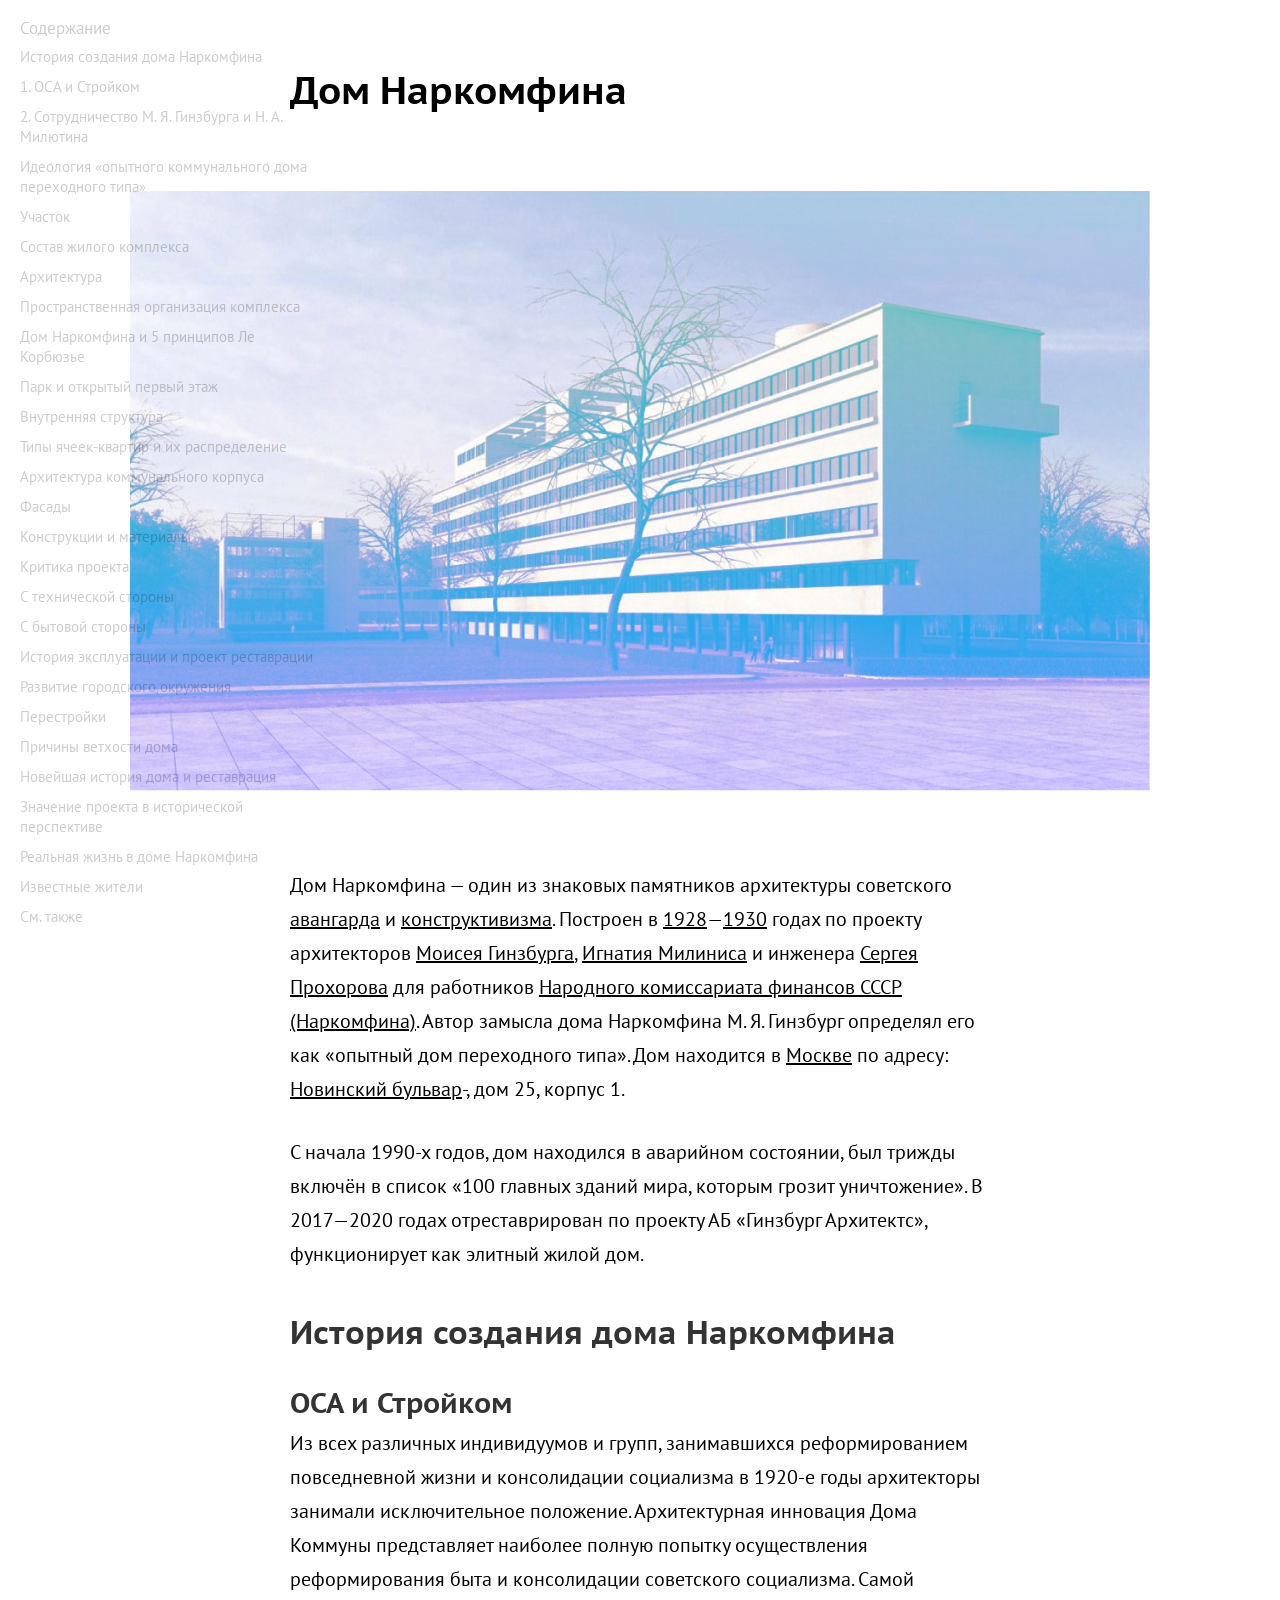
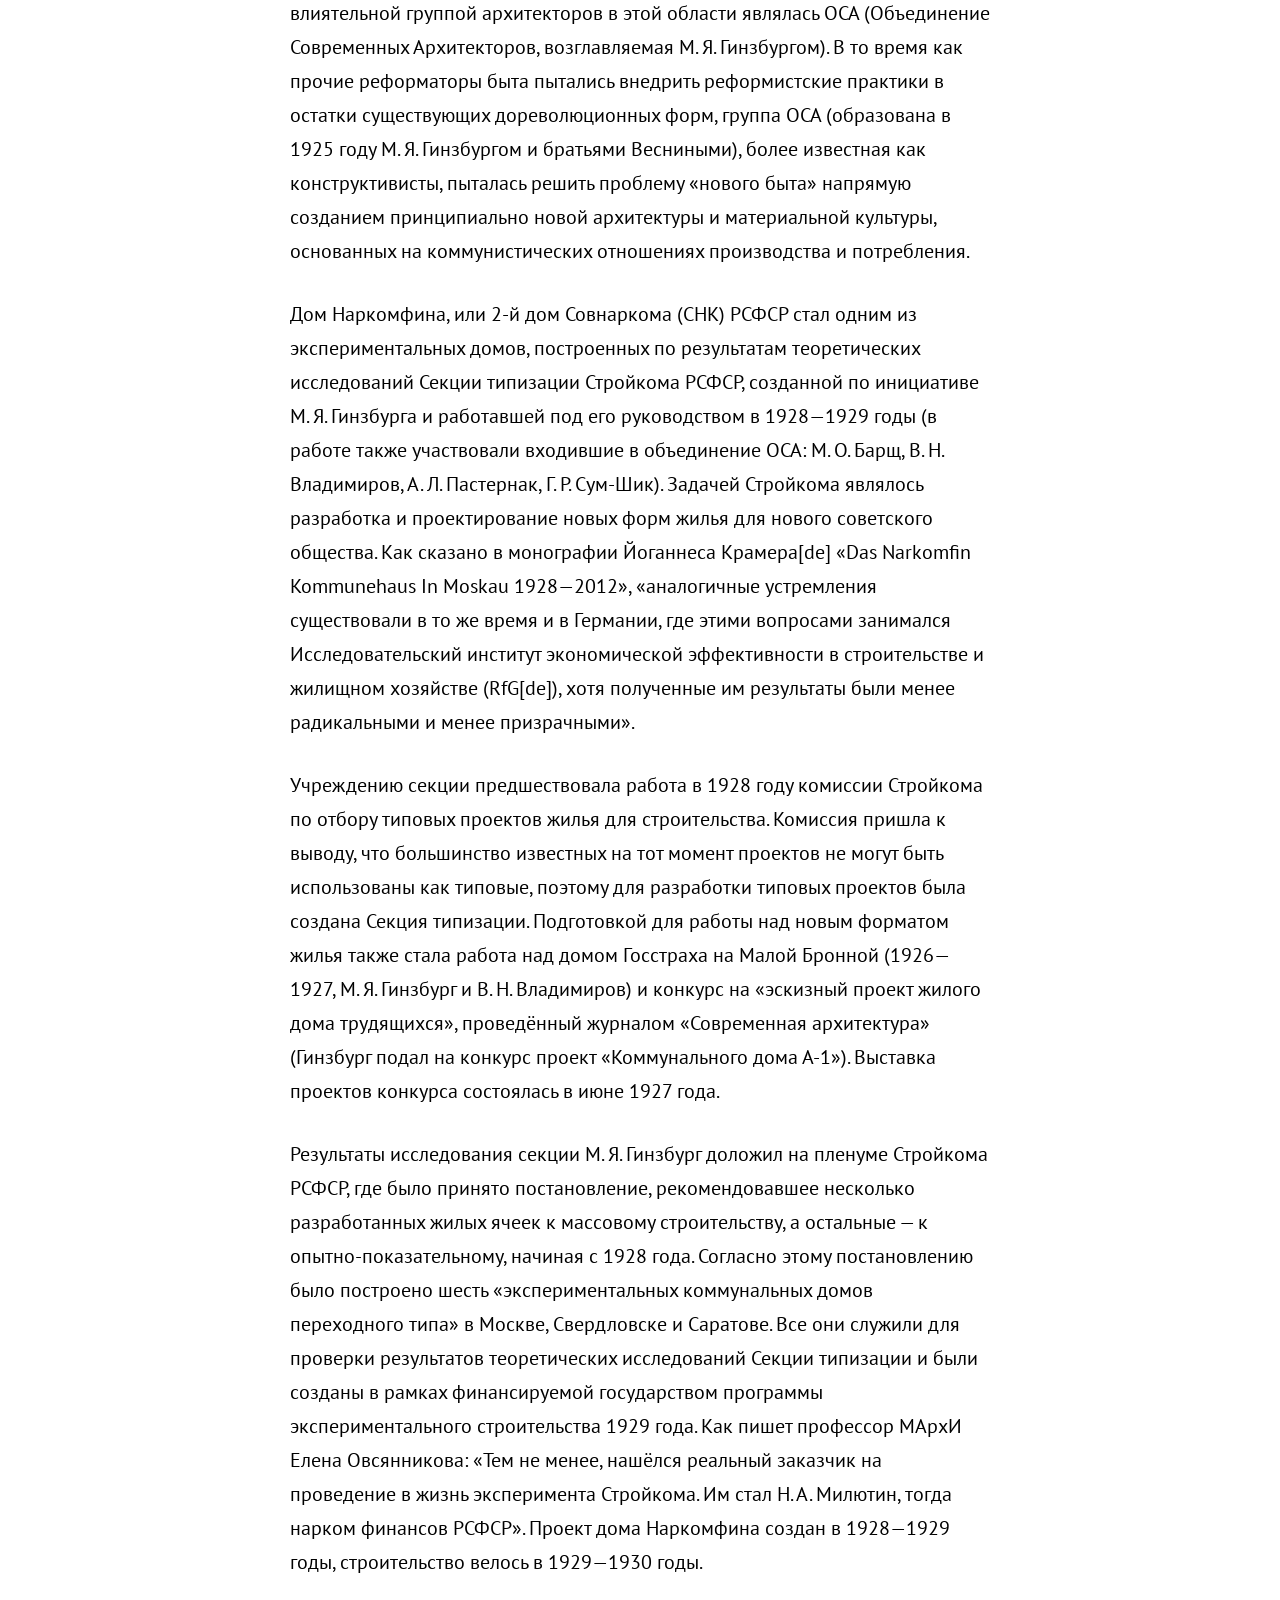
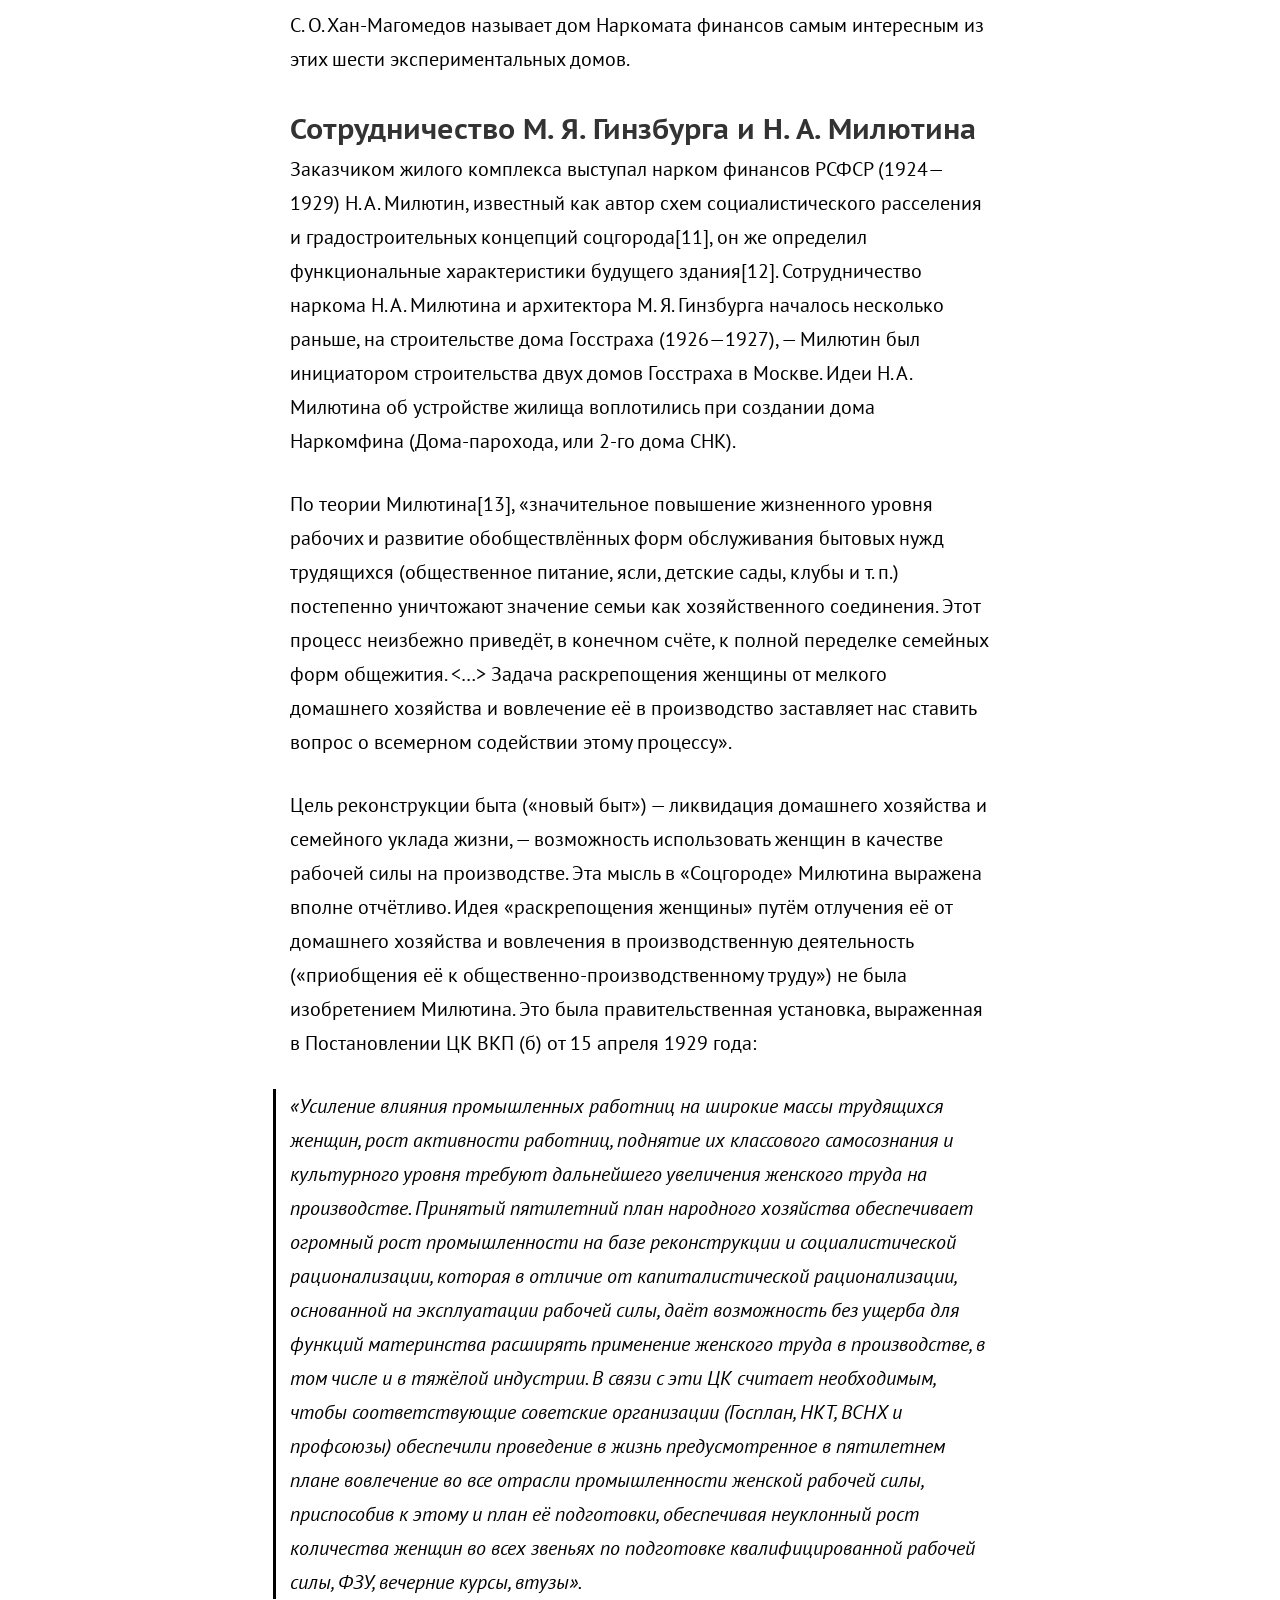
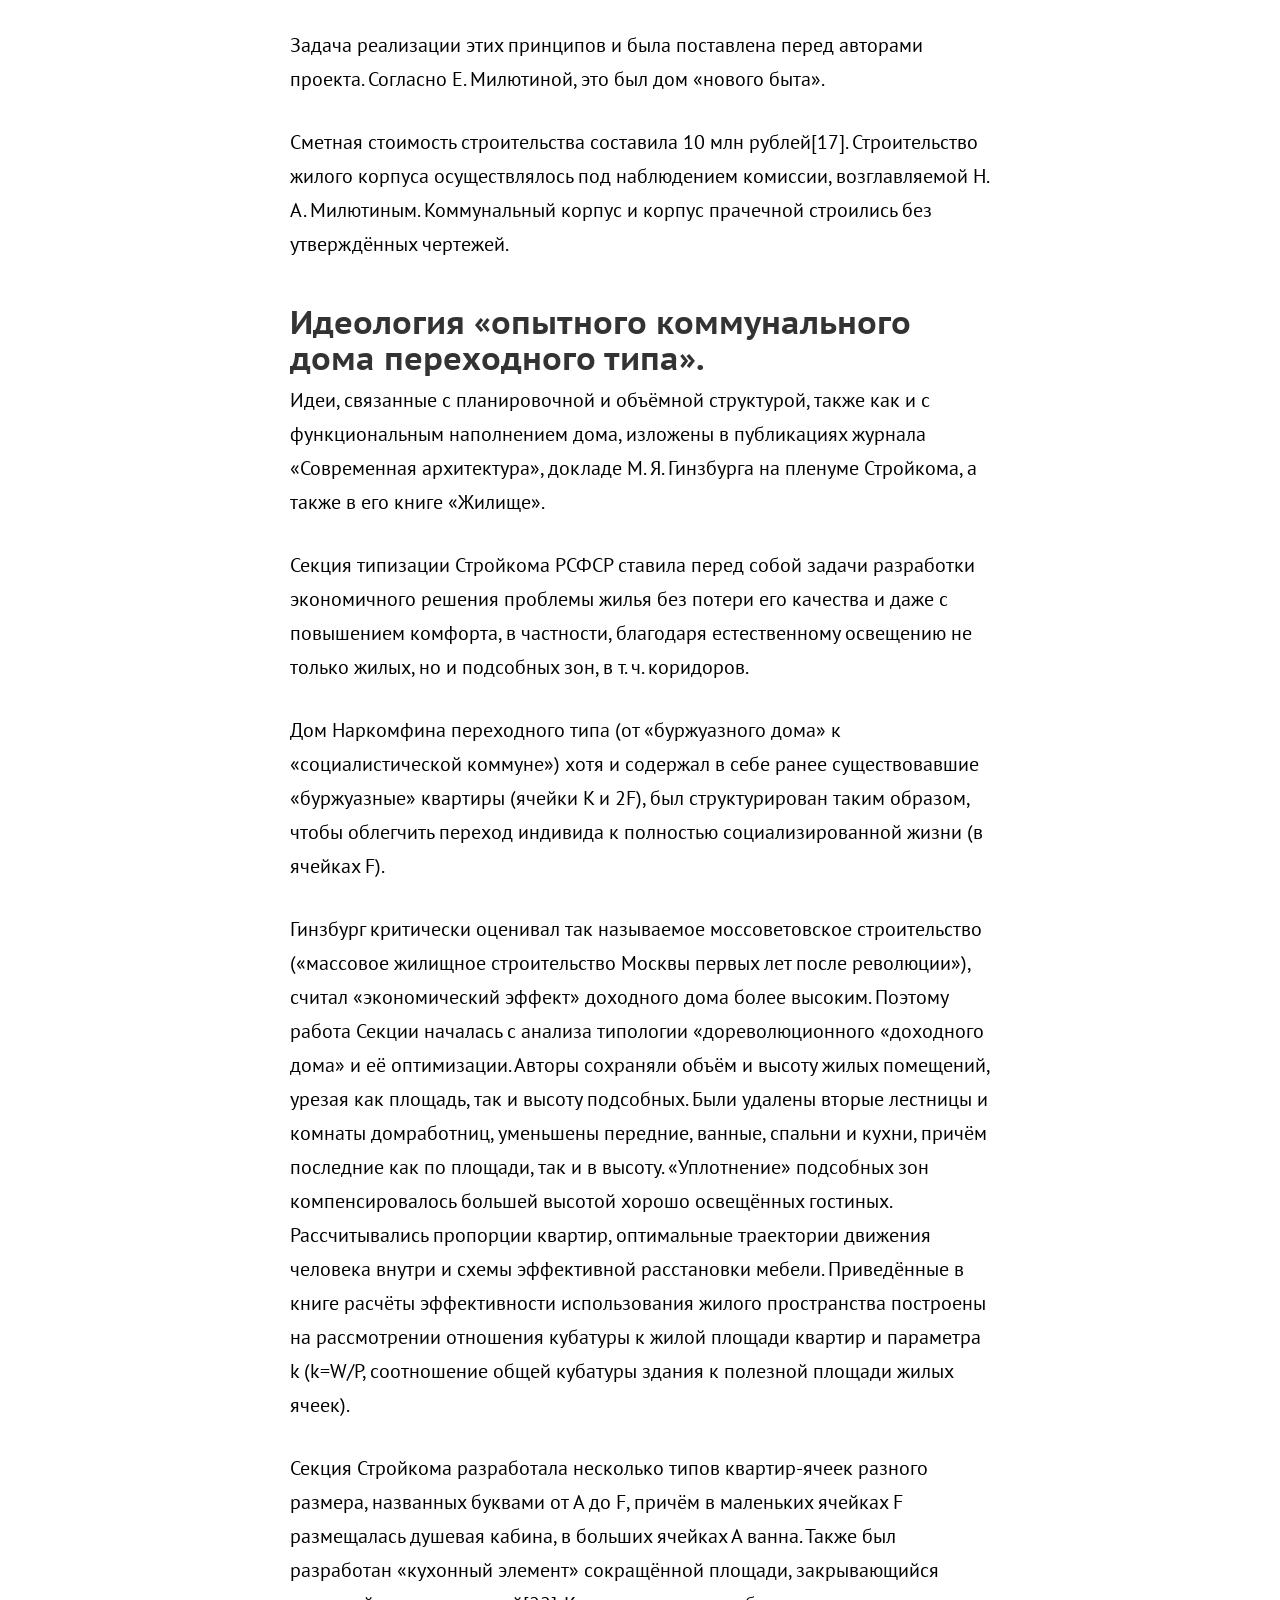
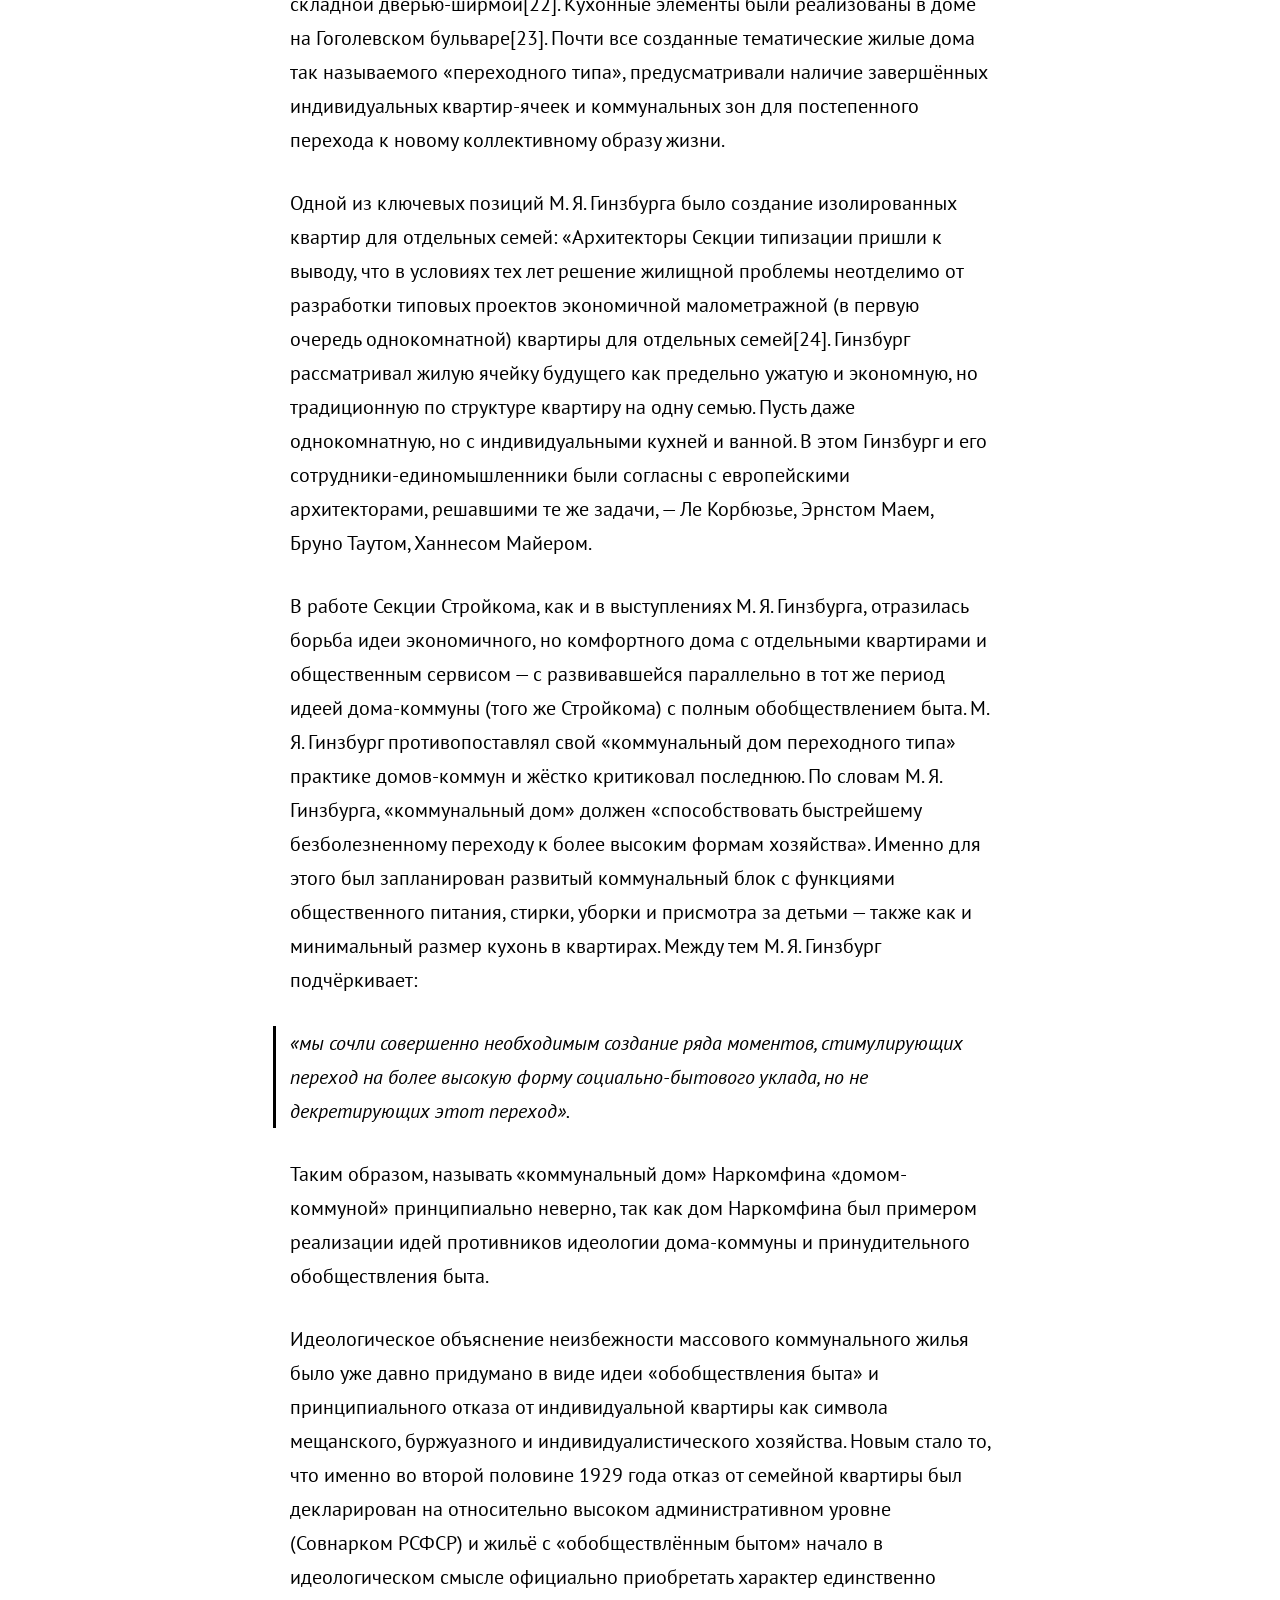
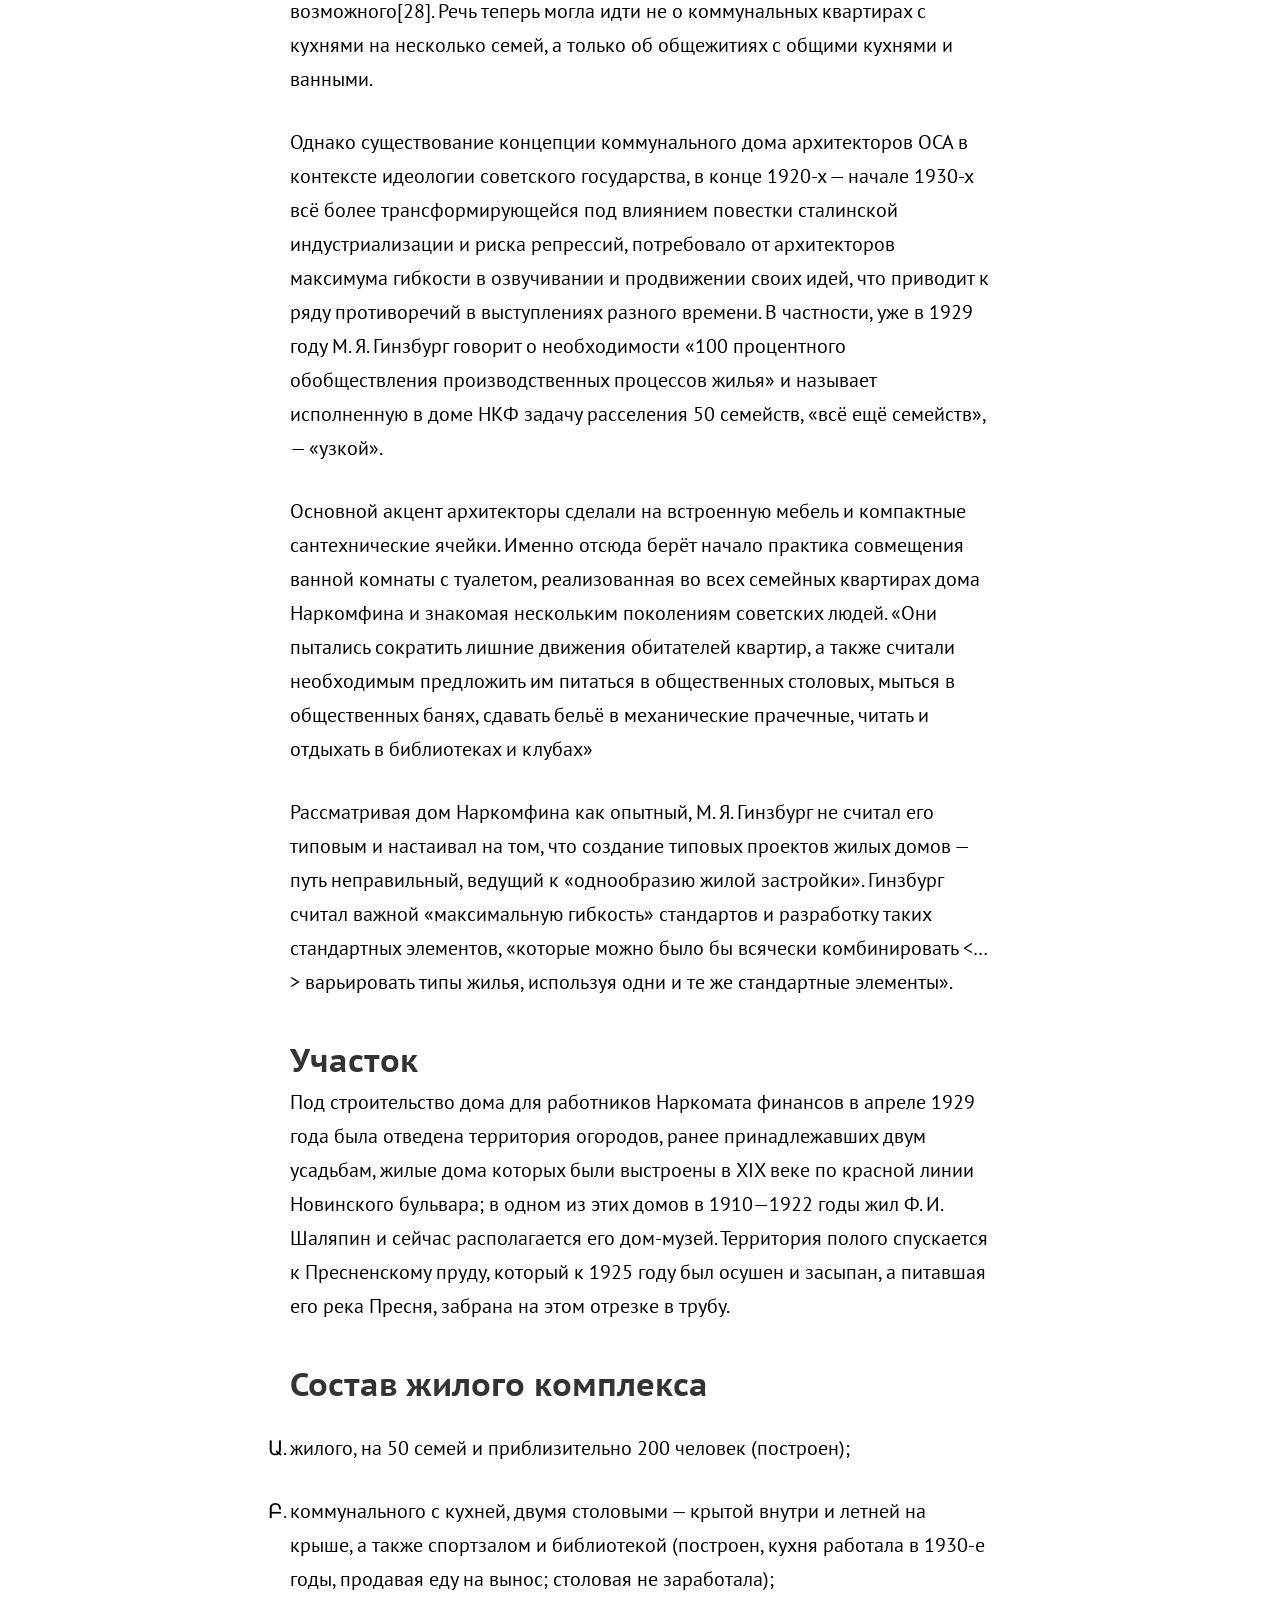
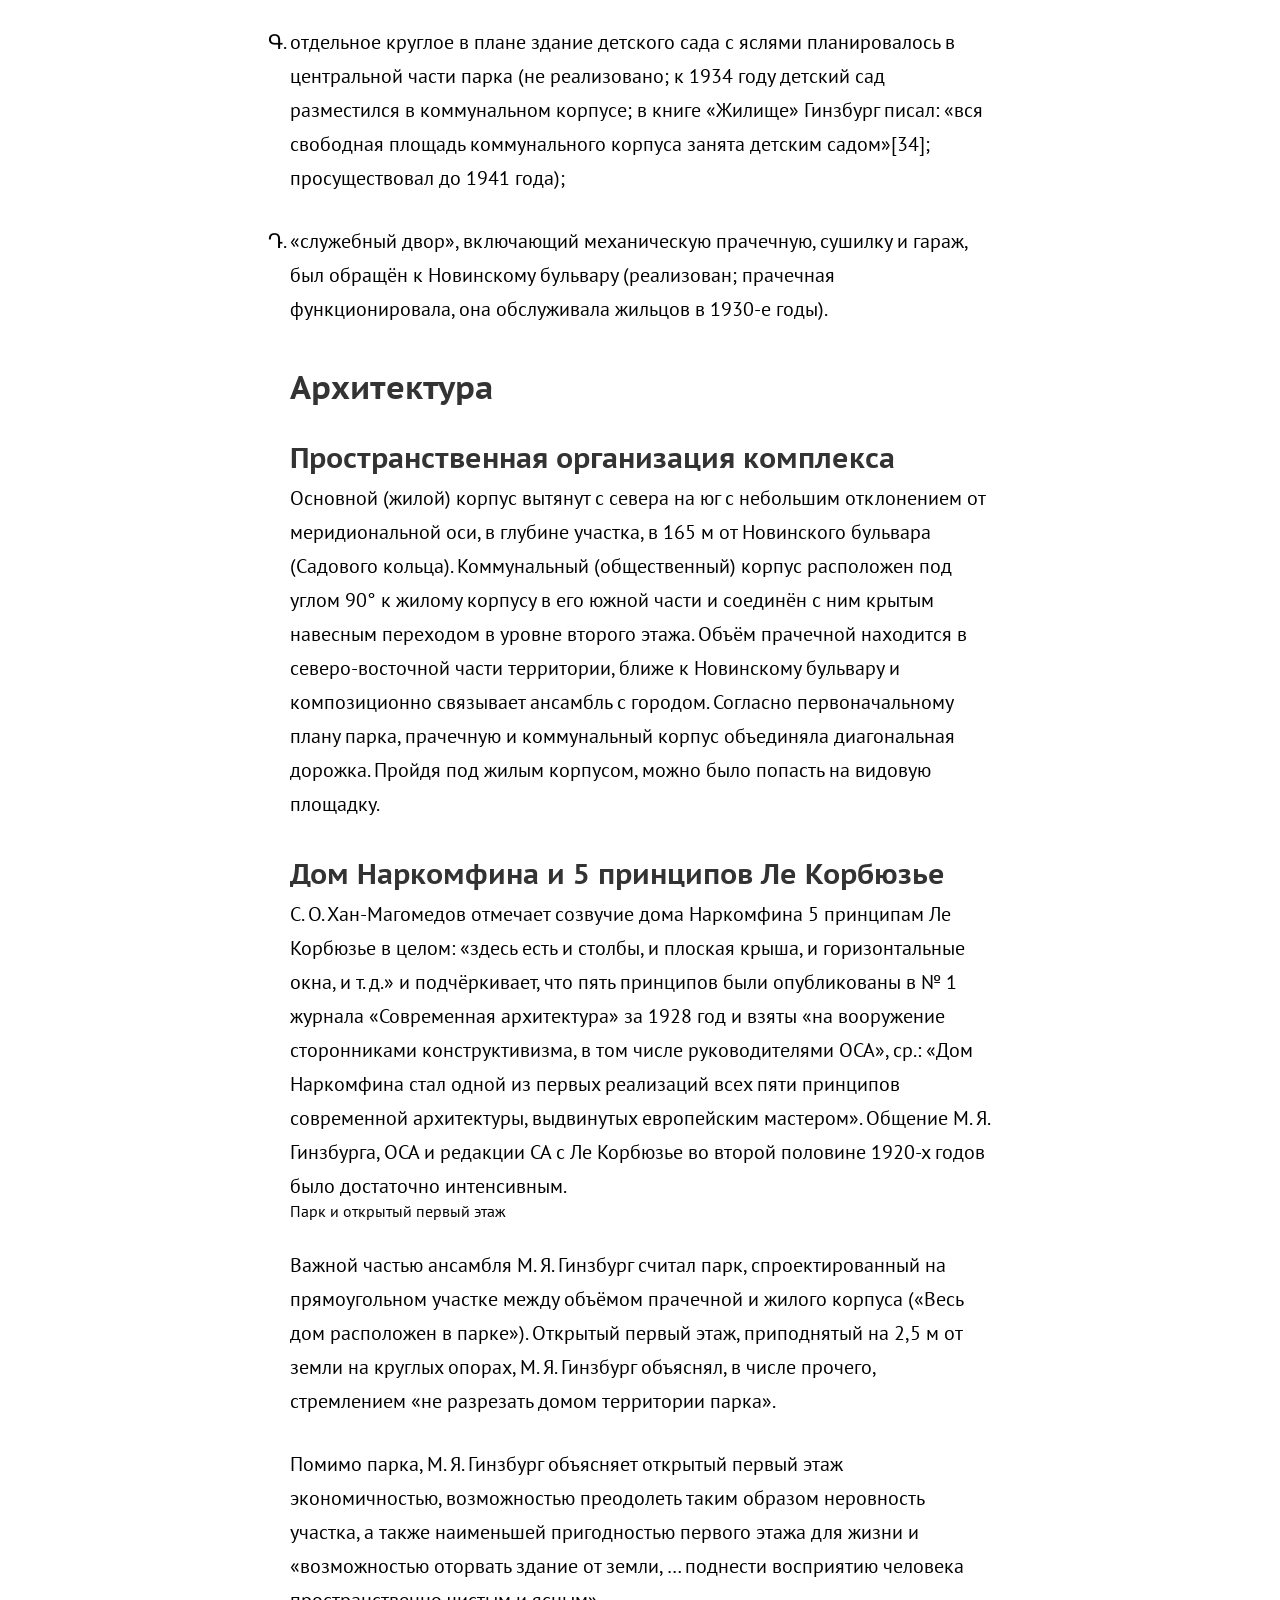
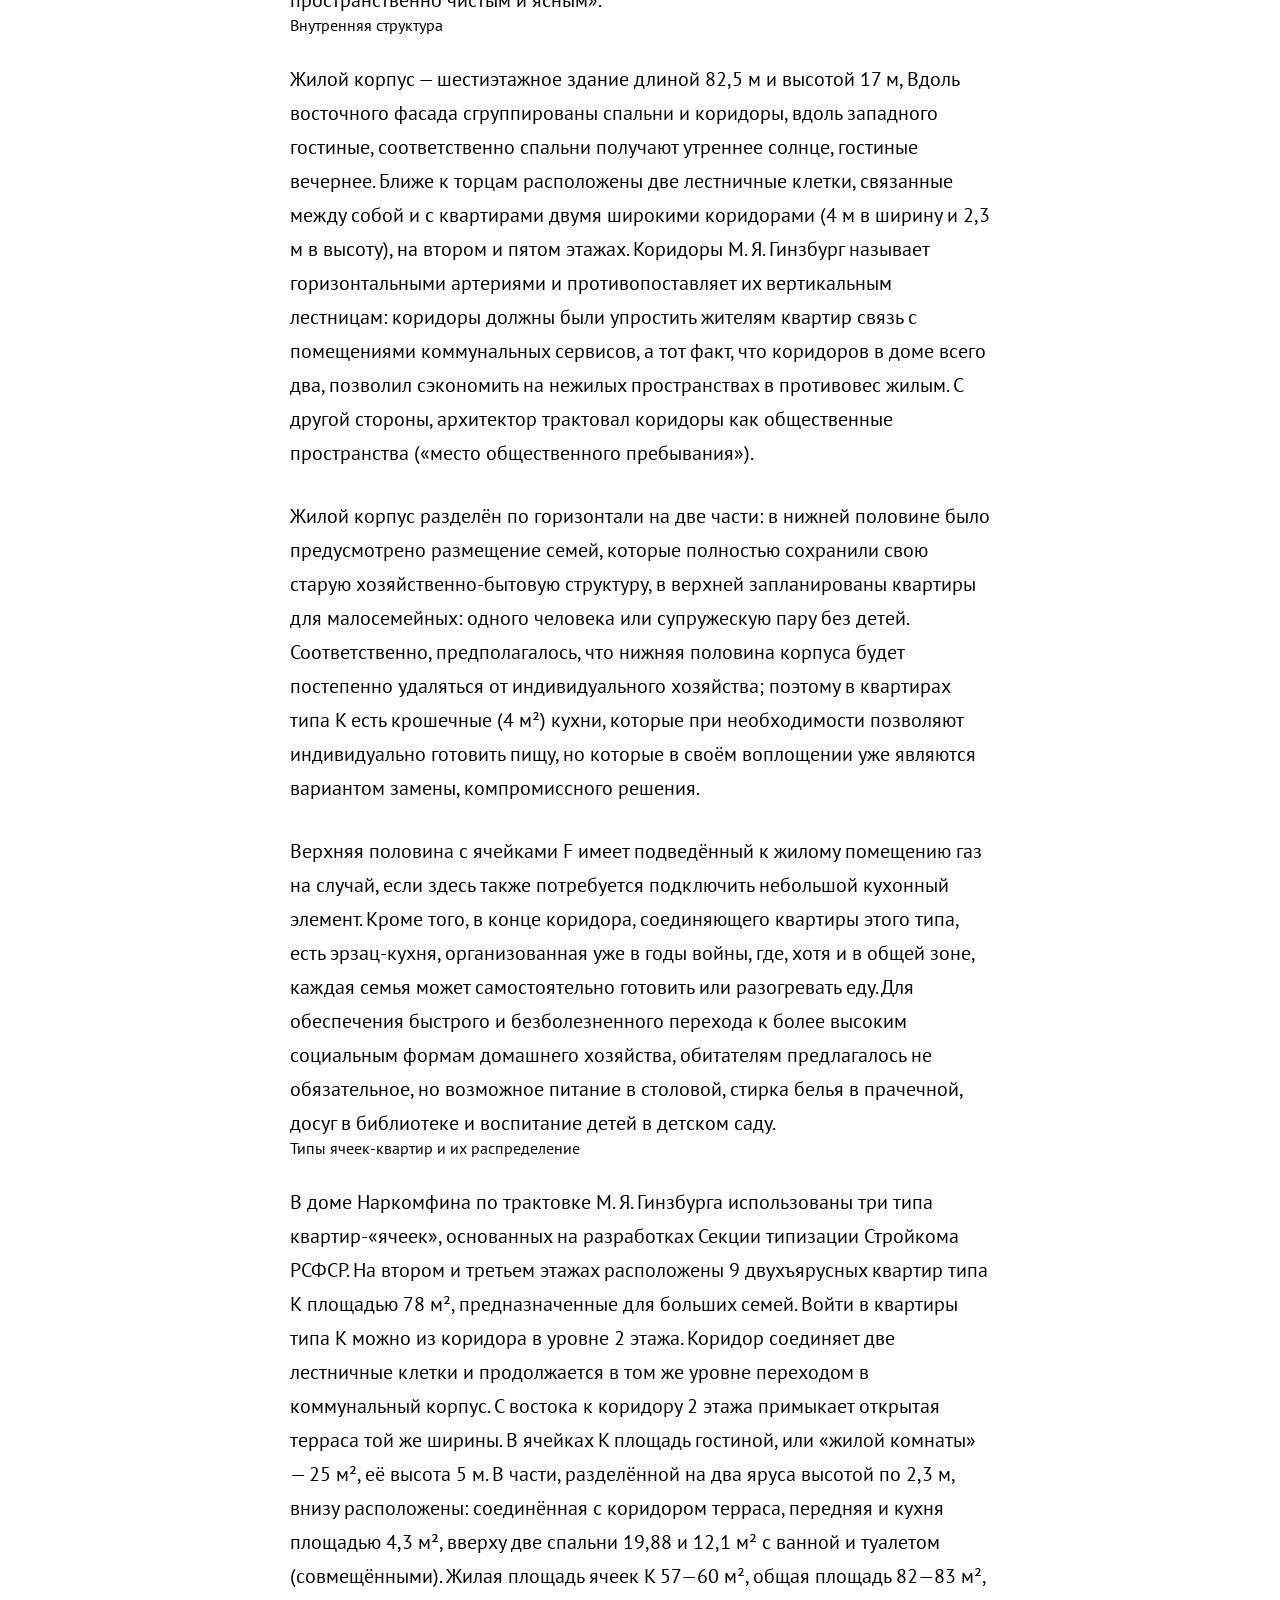
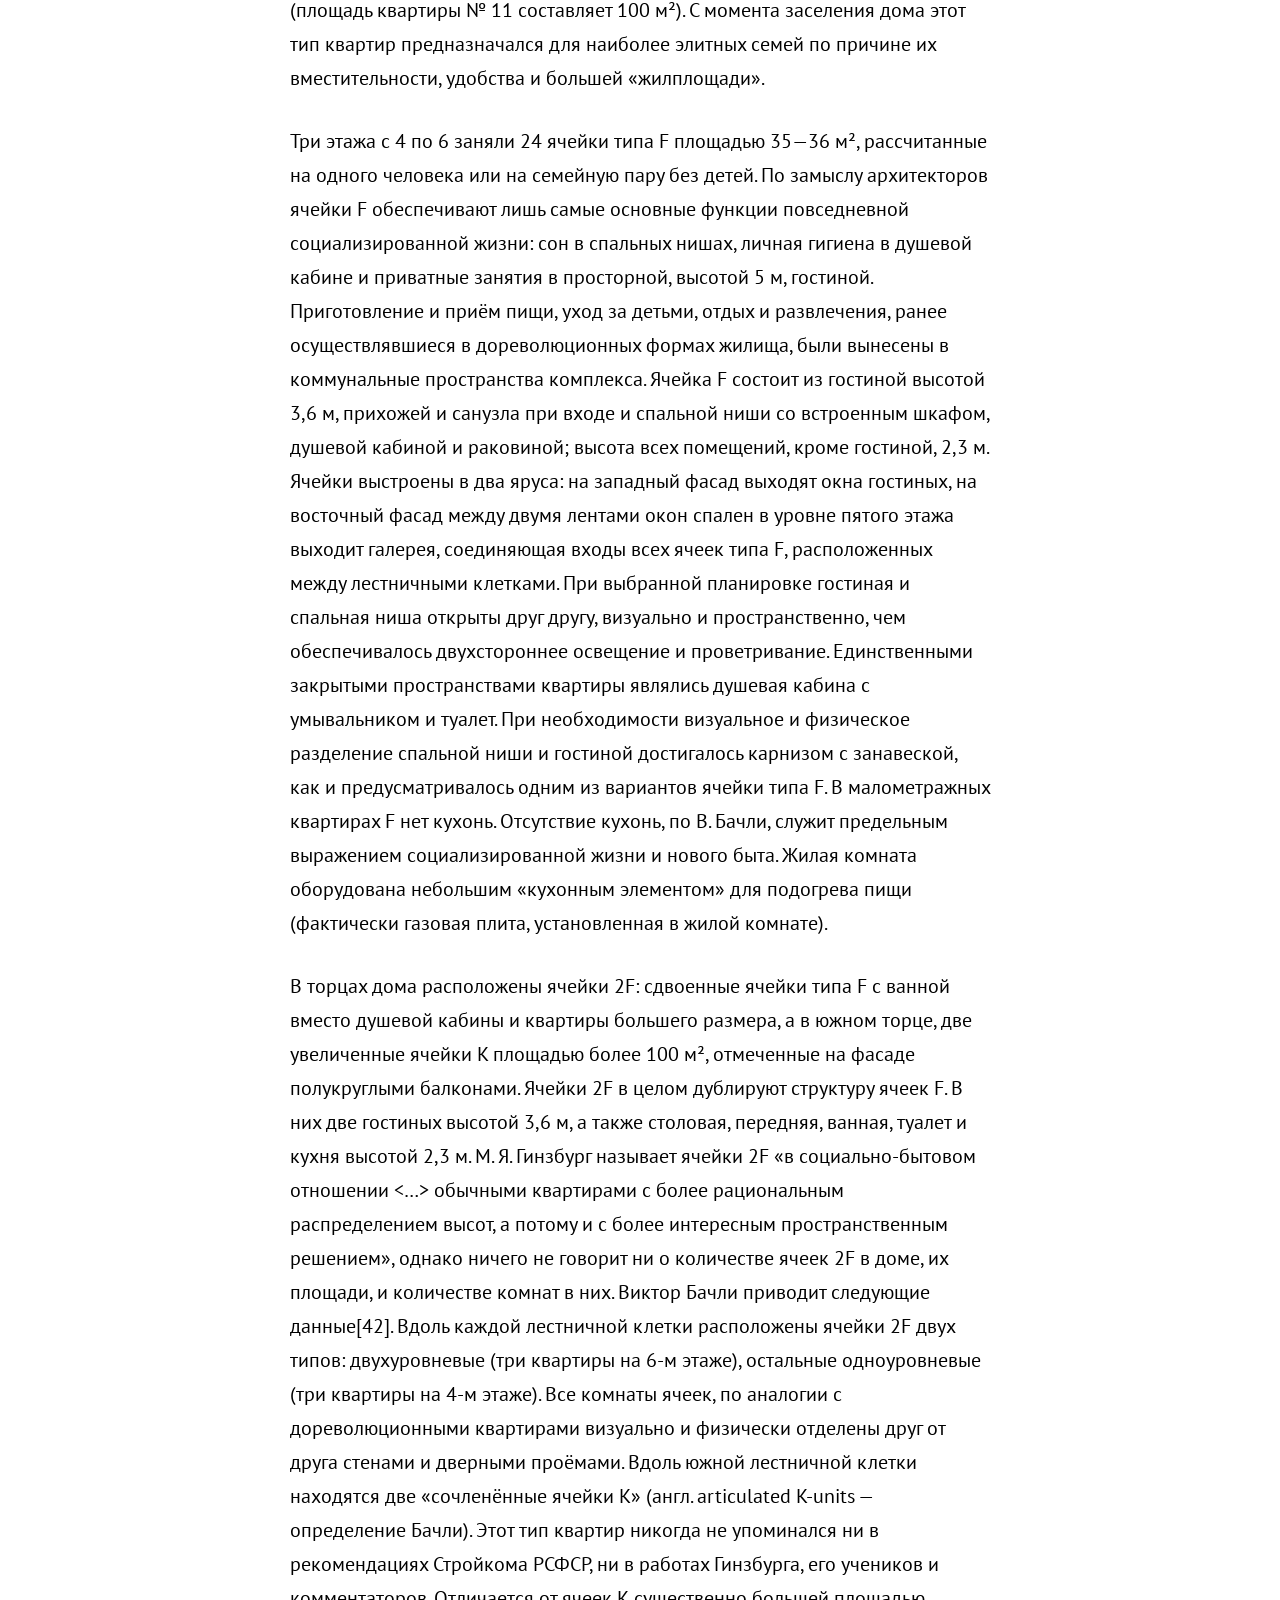
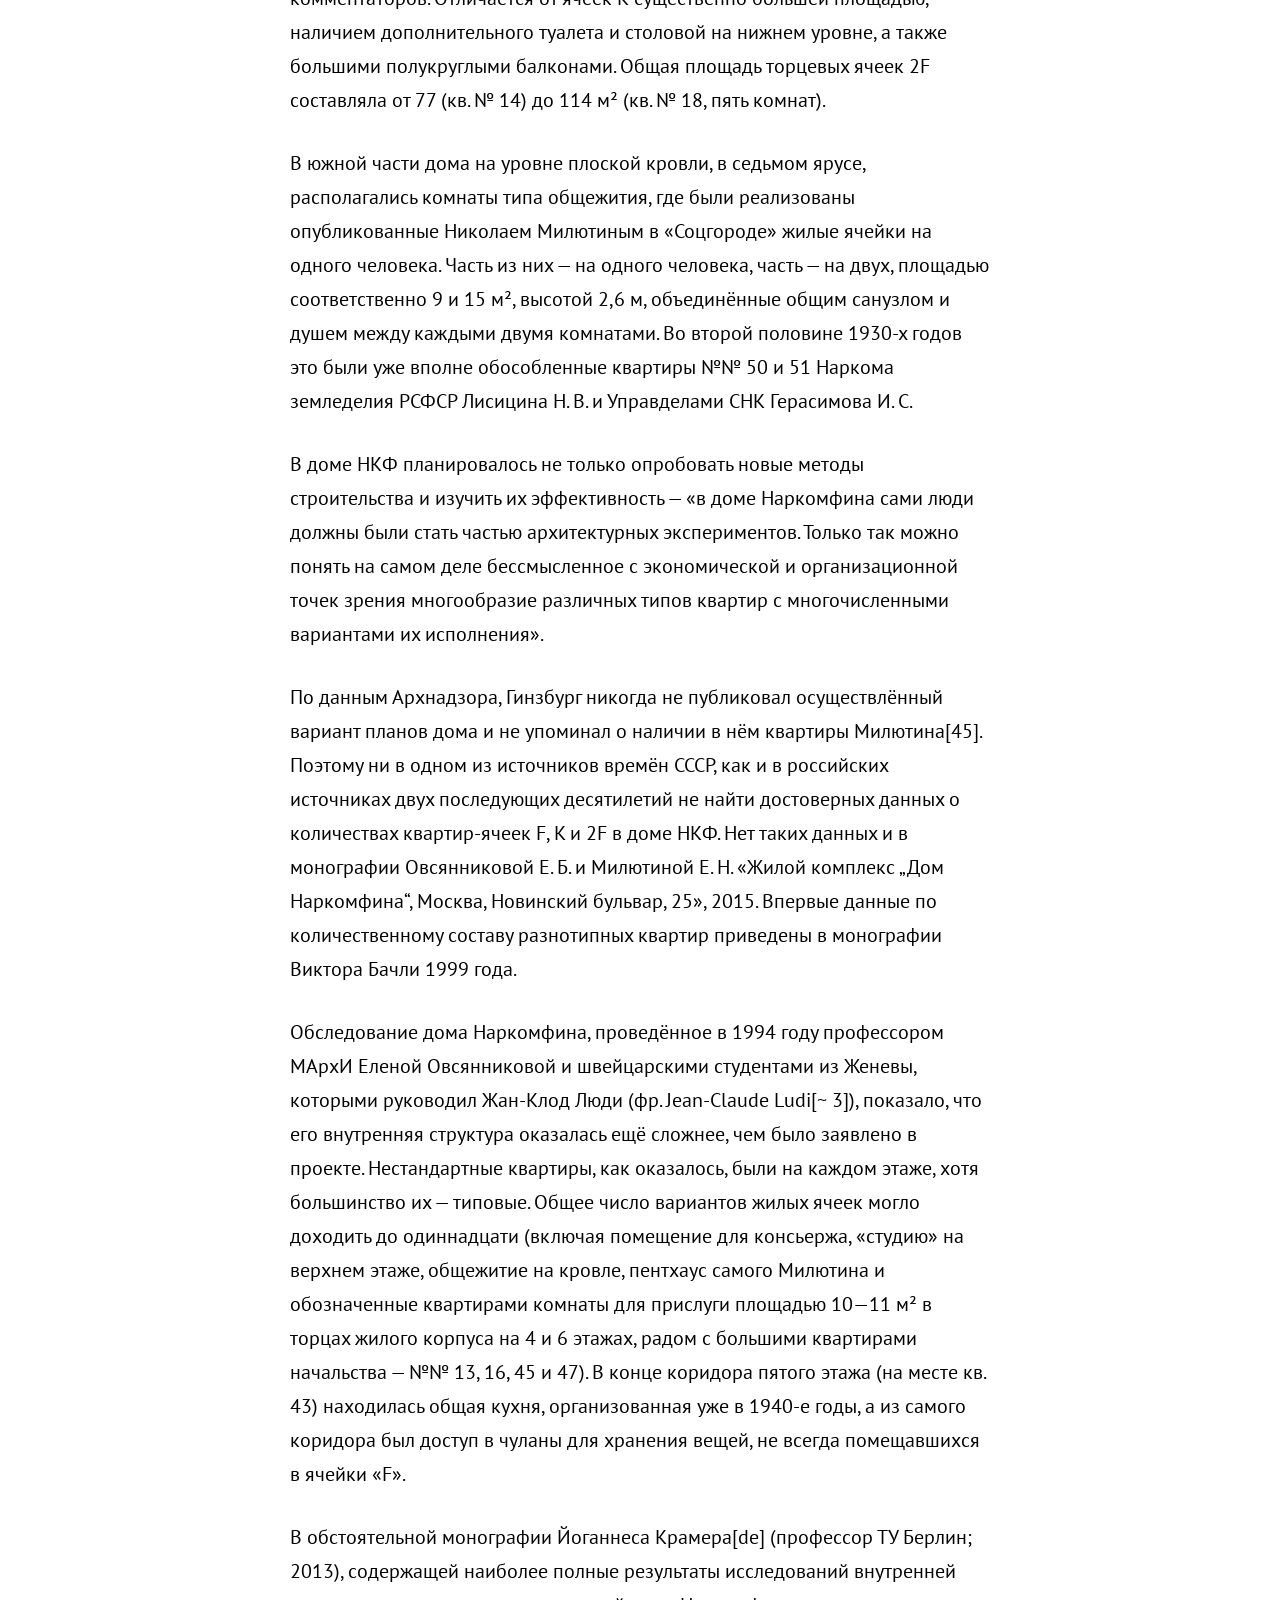
==== commit 04ba6abd: "add sidebar" ====
--- a/narkom.html
+++ b/narkom.html
@@ -3,9 +3,7 @@
   <head>
     <meta charset="utf-8">
     <title>Дом Наркомфина</title>
-    <link rel="stylesheet" href="stylesheets/reset.css">
     <link rel="stylesheet" href="stylesheets/style.css">
-    <link rel="stylesheet" href="stylesheets/layout.css">
     <title>Дом Наркомфина</title>
     <link rel="preconnect" href="https://fonts.googleapis.com">
     <link rel="preconnect" href="https://fonts.gstatic.com" crossorigin>
@@ -14,13 +12,9 @@
 
 </head>
 <body>
-
-
-    <h1>Дом Наркомфина</h1>
-    <img src="img/narkomfin.jpeg" alt="Дом Наркомфина">
-    <p>Дом Наркомфина — один из знаковых памятников архитектуры советского <a href="https://ru.wikipedia.org/wiki/%D0%90%D0%B2%D0%B0%D0%BD%D0%B3%D0%B0%D1%80%D0%B4_(%D0%B8%D1%81%D0%BA%D1%83%D1%81%D1%81%D1%82%D0%B2%D0%BE)">авангарда</a> и <a href="https://ru.wikipedia.org/wiki/%D0%9A%D0%BE%D0%BD%D1%81%D1%82%D1%80%D1%83%D0%BA%D1%82%D0%B8%D0%B2%D0%B8%D0%B7%D0%BC_(%D0%B8%D1%81%D0%BA%D1%83%D1%81%D1%81%D1%82%D0%B2%D0%BE)">конструктивизма</a>. Построен в <a href="https://ru.wikipedia.org/wiki/1928_%D0%B3%D0%BE%D0%B4">1928</a>—<a href="https://ru.wikipedia.org/wiki/1930_%D0%B3%D0%BE%D0%B4">1930</a> годах по проекту архитекторов <a href="https://ru.wikipedia.org/wiki/%D0%93%D0%B8%D0%BD%D0%B7%D0%B1%D1%83%D1%80%D0%B3,_%D0%9C%D0%BE%D0%B8%D1%81%D0%B5%D0%B9_%D0%AF%D0%BA%D0%BE%D0%B2%D0%BB%D0%B5%D0%B2%D0%B8%D1%87">Моисея Гинзбурга</a>, <a href="https://ru.wikipedia.org/wiki/%D0%9C%D0%B8%D0%BB%D0%B8%D0%BD%D0%B8%D1%81,_%D0%98%D0%B3%D0%BD%D0%B0%D1%82%D0%B8%D0%B9_%D0%A4%D1%80%D0%B0%D0%BD%D1%86%D0%B5%D0%B2%D0%B8%D1%87">Игнатия Милиниса</a> и инженера <a href="https://ru.wikipedia.org/wiki/%D0%9F%D1%80%D0%BE%D1%85%D0%BE%D1%80%D0%BE%D0%B2,_%D0%A1%D0%B5%D1%80%D0%B3%D0%B5%D0%B9_%D0%9B%D1%8C%D0%B2%D0%BE%D0%B2%D0%B8%D1%87">Сергея Прохорова</a> для работников <a href="https://ru.wikipedia.org/wiki/%D0%9D%D0%B0%D1%80%D0%BE%D0%B4%D0%BD%D1%8B%D0%B9_%D0%BA%D0%BE%D0%BC%D0%B8%D1%81%D1%81%D0%B0%D1%80%D0%B8%D0%B0%D1%82_%D1%84%D0%B8%D0%BD%D0%B0%D0%BD%D1%81%D0%BE%D0%B2_%D0%A1%D0%A1%D0%A1%D0%A0">Народного комиссариата финансов СССР (Наркомфина)</a>. Автор замысла дома Наркомфина М. Я. Гинзбург определял его как «опытный дом переходного типа». Дом находится в <a href="https://ru.wikipedia.org/wiki/%D0%9C%D0%BE%D1%81%D0%BA%D0%B2%D0%B0">Москве</a> по адресу: <a href="https://ru.wikipedia.org/wiki/%D0%9D%D0%BE%D0%B2%D0%B8%D0%BD%D1%81%D0%BA%D0%B8%D0%B9_%D0%B1%D1%83%D0%BB%D1%8C%D0%B2%D0%B0%D1%80">Новинский бульвар</a>-, дом 25, корпус 1.</p>
-    <p>С начала 1990-х годов, дом находился в аварийном состоянии, был трижды включён в список «100 главных зданий мира, которым грозит уничтожение». В 2017—2020 годах отреставрирован по проекту АБ «Гинзбург Архитектс», функционирует как элитный жилой дом.</p>
-    <h3>Содержание</h3>
+  <!-- меню -->
+  <nav>
+    <h2>Содержание</h2>
     <ol>
       <li>История создания дома Наркомфина</li>
       <ol>
@@ -60,207 +54,217 @@
         </ul>
         <li>См. также</li>
         </ol>
-
-    <h2>История создания дома Наркомфина</h2>
-    <h3>ОСА и Стройком</h3>
-    <p>Из всех различных индивидуумов и групп, занимавшихся реформированием повседневной жизни и консолидации социализма в 1920-е годы архитекторы занимали исключительное положение. Архитектурная инновация Дома Коммуны представляет наиболее полную попытку осуществления реформирования быта и консолидации советского социализма. Самой влиятельной группой архитекторов в этой области являлась ОСА (Объединение Современных Архитекторов, возглавляемая М. Я. Гинзбургом). В то время как прочие реформаторы быта пытались внедрить реформистские практики в остатки существующих дореволюционных форм, группа ОСА (образована в 1925 году М. Я. Гинзбургом и братьями Весниными), более известная как конструктивисты, пыталась решить проблему «нового быта» напрямую созданием принципиально новой архитектуры и материальной культуры, основанных на коммунистических отношениях производства и потребления.</p>
-    <p>Дом Наркомфина, или 2-й дом Совнаркома (СНК) РСФСР стал одним из экспериментальных домов, построенных по результатам теоретических исследований Секции типизации Стройкома РСФСР, созданной по инициативе М. Я. Гинзбурга и работавшей под его руководством в 1928—1929 годы (в работе также участвовали входившие в объединение ОСА: М. О. Барщ, В. Н. Владимиров, А. Л. Пастернак, Г. Р. Сум-Шик). Задачей Стройкома являлось разработка и проектирование новых форм жилья для нового советского общества. Как сказано в монографии Йоганнеса Крамера[de] «Das Narkomfin Kommunehaus In Moskau 1928—2012», «аналогичные устремления существовали в то же время и в Германии, где этими вопросами занимался Исследовательский институт экономической эффективности в строительстве и жилищном хозяйстве (RfG[de]), хотя полученные им результаты были менее радикальными и менее призрачными».</p>
-    <p>Учреждению секции предшествовала работа в 1928 году комиссии Стройкома по отбору типовых проектов жилья для строительства. Комиссия пришла к выводу, что большинство известных на тот момент проектов не могут быть использованы как типовые, поэтому для разработки типовых проектов была создана Секция типизации. Подготовкой для работы над новым форматом жилья также стала работа над домом Госстраха на Малой Бронной (1926—1927, М. Я. Гинзбург и В. Н. Владимиров) и конкурс на «эскизный проект жилого дома трудящихся», проведённый журналом «Современная архитектура» (Гинзбург подал на конкурс проект «Коммунального дома А-1»). Выставка проектов конкурса состоялась в июне 1927 года.</p>
-    <p>Результаты исследования секции М. Я. Гинзбург доложил на пленуме Стройкома РСФСР, где было принято постановление, рекомендовавшее несколько разработанных жилых ячеек к массовому строительству, а остальные — к опытно-показательному, начиная с 1928 года. Согласно этому постановлению было построено шесть «экспериментальных коммунальных домов переходного типа» в Москве, Свердловске и Саратове. Все они служили для проверки результатов теоретических исследований Секции типизации и были созданы в рамках финансируемой государством программы экспериментального строительства 1929 года. Как пишет профессор МАрхИ Елена Овсянникова: «Тем не менее, нашёлся реальный заказчик на проведение в жизнь эксперимента Стройкома. Им стал Н. А. Милютин, тогда нарком финансов РСФСР». Проект дома Наркомфина создан в 1928—1929 годы, строительство велось в 1929—1930 годы.</p>
-    <p>С. О. Хан-Магомедов называет дом Наркомата финансов самым интересным из этих шести экспериментальных домов.</p>
-    <h3>Сотрудничество М. Я. Гинзбурга и Н. А. Милютина</h3>
-    <p>Заказчиком жилого комплекса выступал нарком финансов РСФСР (1924—1929) Н. А. Милютин, известный как автор схем социалистического расселения и градостроительных концепций соцгорода[11], он же определил функциональные характеристики будущего здания[12]. Сотрудничество наркома Н. А. Милютина и архитектора М. Я. Гинзбурга началось несколько раньше, на строительстве дома Госстраха (1926—1927), — Милютин был инициатором строительства двух домов Госстраха в Москве. Идеи Н. А. Милютина об устройстве жилища воплотились при создании дома Наркомфина (Дома-парохода, или 2-го дома СНК).</p>
-    <p>По теории Милютина[13], «значительное повышение жизненного уровня рабочих и развитие обобществлённых форм обслуживания бытовых нужд трудящихся (общественное питание, ясли, детские сады, клубы и т. п.) постепенно уничтожают значение семьи как хозяйственного соединения. Этот процесс неизбежно приведёт, в конечном счёте, к полной переделке семейных форм общежития. <…> Задача раскрепощения женщины от мелкого домашнего хозяйства и вовлечение её в производство заставляет нас ставить вопрос о всемерном содействии этому процессу».</p>
-    <p>Цель реконструкции быта («новый быт») — ликвидация домашнего хозяйства и семейного уклада жизни, — возможность использовать женщин в качестве рабочей силы на производстве. Эта мысль в «Соцгороде» Милютина выражена вполне отчётливо. Идея «раскрепощения женщины» путём отлучения её от домашнего хозяйства и вовлечения в производственную деятельность («приобщения её к общественно-производственному труду») не была изобретением Милютина. Это была правительственная установка, выраженная в Постановлении ЦК ВКП (б) от 15 апреля 1929 года:</p>
-    <blockquote cite="https://ru.wikipedia.org/wiki/%D0%94%D0%BE%D0%BC_%D0%9D%D0%B0%D1%80%D0%BA%D0%BE%D0%BC%D1%84%D0%B8%D0%BD%D0%B0#%D0%9E%D1%81%D0%B2%D0%B5%D1%89%D0%B5%D0%BD%D0%B8%D0%B5">
-    «Усиление влияния промышленных работниц на широкие массы трудящихся женщин, рост активности работниц, поднятие их классового самосознания и культурного уровня требуют дальнейшего увеличения женского труда на производстве. Принятый пятилетний план народного хозяйства обеспечивает огромный рост промышленности на базе реконструкции и социалистической рационализации, которая в отличие от капиталистической рационализации, основанной на эксплуатации рабочей силы, даёт возможность без ущерба для функций материнства расширять применение женского труда в производстве, в том числе и в тяжёлой индустрии. В связи с эти ЦК считает необходимым, чтобы соответствующие советские организации (Госплан, НКТ, ВСНХ и профсоюзы) обеспечили проведение в жизнь предусмотренное в пятилетнем плане вовлечение во все отрасли промышленности женской рабочей силы, приспособив к этому и план её подготовки, обеспечивая неуклонный рост количества женщин во всех звеньях по подготовке квалифицированной рабочей силы, ФЗУ, вечерние курсы, втузы».
-    </blockquote>
-    <p>Задача реализации этих принципов и была поставлена перед авторами проекта. Согласно Е. Милютиной, это был дом «нового быта».</p>
-    <p>Сметная стоимость строительства составила 10 млн рублей[17]. Строительство жилого корпуса осуществлялось под наблюдением комиссии, возглавляемой Н. А. Милютиным. Коммунальный корпус и корпус прачечной строились без утверждённых чертежей.</p>
-    <h2>Идеология «опытного коммунального дома переходного типа».</h2>
-    <p>Идеи, связанные с планировочной и объёмной структурой, также как и с функциональным наполнением дома, изложены в публикациях журнала «Современная архитектура», докладе М. Я. Гинзбурга на пленуме Стройкома, а также в его книге «Жилище».</p>
-    <p>Секция типизации Стройкома РСФСР ставила перед собой задачи разработки экономичного решения проблемы жилья без потери его качества и даже с повышением комфорта, в частности, благодаря естественному освещению не только жилых, но и подсобных зон, в т. ч. коридоров.</p>
-    <p>Дом Наркомфина переходного типа (от «буржуазного дома» к «социалистической коммуне») хотя и содержал в себе ранее существовавшие «буржуазные» квартиры (ячейки K и 2F), был структурирован таким образом, чтобы облегчить переход индивида к полностью социализированной жизни (в ячейках F).</p>
-    <p>Гинзбург критически оценивал так называемое моссоветовское строительство («массовое жилищное строительство Москвы первых лет после революции»), считал «экономический эффект» доходного дома более высоким. Поэтому работа Секции началась с анализа типологии «дореволюционного «доходного дома» и её оптимизации. Авторы сохраняли объём и высоту жилых помещений, урезая как площадь, так и высоту подсобных. Были удалены вторые лестницы и комнаты домработниц, уменьшены передние, ванные, спальни и кухни, причём последние как по площади, так и в высоту. «Уплотнение» подсобных зон компенсировалось большей высотой хорошо освещённых гостиных. Рассчитывались пропорции квартир, оптимальные траектории движения человека внутри и схемы эффективной расстановки мебели. Приведённые в книге расчёты эффективности использования жилого пространства построены на рассмотрении отношения кубатуры к жилой площади квартир и параметра k (k=W/P, соотношение общей кубатуры здания к полезной площади жилых ячеек).</p>
-    <p>Секция Стройкома разработала несколько типов квартир-ячеек разного размера, названных буквами от A до F, причём в маленьких ячейках F размещалась душевая кабина, в больших ячейках А ванна. Также был разработан «кухонный элемент» сокращённой площади, закрывающийся складной дверью-ширмой[22]. Кухонные элементы были реализованы в доме на Гоголевском бульваре[23]. Почти все созданные тематические жилые дома так называемого «переходного типа», предусматривали наличие завершённых индивидуальных квартир-ячеек и коммунальных зон для постепенного перехода к новому коллективному образу жизни.</p>
-    <p>Одной из ключевых позиций М. Я. Гинзбурга было создание изолированных квартир для отдельных семей: «Архитекторы Секции типизации пришли к выводу, что в условиях тех лет решение жилищной проблемы неотделимо от разработки типовых проектов экономичной малометражной (в первую очередь однокомнатной) квартиры для отдельных семей[24]. Гинзбург рассматривал жилую ячейку будущего как предельно ужатую и экономную, но традиционную по структуре квартиру на одну семью. Пусть даже однокомнатную, но с индивидуальными кухней и ванной. В этом Гинзбург и его сотрудники-единомышленники были согласны с европейскими архитекторами, решавшими те же задачи, — Ле Корбюзье, Эрнстом Маем, Бруно Таутом, Ханнесом Майером.</p>
-    <p>В работе Секции Стройкома, как и в выступлениях М. Я. Гинзбурга, отразилась борьба идеи экономичного, но комфортного дома с отдельными квартирами и общественным сервисом — с развивавшейся параллельно в тот же период идеей дома-коммуны (того же Стройкома) с полным обобществлением быта. М. Я. Гинзбург противопоставлял свой «коммунальный дом переходного типа» практике домов-коммун и жёстко критиковал последнюю. По словам М. Я. Гинзбурга, «коммунальный дом» должен «способствовать быстрейшему безболезненному переходу к более высоким формам хозяйства». Именно для этого был запланирован развитый коммунальный блок с функциями общественного питания, стирки, уборки и присмотра за детьми — также как и минимальный размер кухонь в квартирах. Между тем М. Я. Гинзбург подчёркивает:</p>
-    <blockquote cite="https://ru.wikipedia.org/wiki/%D0%94%D0%BE%D0%BC_%D0%9D%D0%B0%D1%80%D0%BA%D0%BE%D0%BC%D1%84%D0%B8%D0%BD%D0%B0">«мы сочли совершенно необходимым создание ряда моментов, стимулирующих переход на более высокую форму социально-бытового уклада, но не декретирующих этот переход».</blockquote>
-    <p>Таким образом, называть «коммунальный дом» Наркомфина «домом-коммуной» принципиально неверно, так как дом Наркомфина был примером реализации идей противников идеологии дома-коммуны и принудительного обобществления быта.</p>
-    <p>Идеологическое объяснение неизбежности массового коммунального жилья было уже давно придумано в виде идеи «обобществления быта» и принципиального отказа от индивидуальной квартиры как символа мещанского, буржуазного и индивидуалистического хозяйства. Новым стало то, что именно во второй половине 1929 года отказ от семейной квартиры был декларирован на относительно высоком административном уровне (Совнарком РСФСР) и жильё с «обобществлённым бытом» начало в идеологическом смысле официально приобретать характер единственно возможного[28]. Речь теперь могла идти не о коммунальных квартирах с кухнями на несколько семей, а только об общежитиях с общими кухнями и ванными.</p>
-    <p>Однако существование концепции коммунального дома архитекторов ОСА в контексте идеологии советского государства, в конце 1920-х — начале 1930-х всё более трансформирующейся под влиянием повестки сталинской индустриализации и риска репрессий, потребовало от архитекторов максимума гибкости в озвучивании и продвижении своих идей, что приводит к ряду противоречий в выступлениях разного времени. В частности, уже в 1929 году М. Я. Гинзбург говорит о необходимости «100 процентного обобществления производственных процессов жилья» и называет исполненную в доме НКФ задачу расселения 50 семейств, «всё ещё семейств», — «узкой».</p>
-    <p>Основной акцент архитекторы сделали на встроенную мебель и компактные сантехнические ячейки. Именно отсюда берёт начало практика совмещения ванной комнаты с туалетом, реализованная во всех семейных квартирах дома Наркомфина и знакомая нескольким поколениям советских людей. «Они пытались сократить лишние движения обитателей квартир, а также считали необходимым предложить им питаться в общественных столовых, мыться в общественных банях, сдавать бельё в механические прачечные, читать и отдыхать в библиотеках и клубах»</p>
-    <p>Рассматривая дом Наркомфина как опытный, М. Я. Гинзбург не считал его типовым и настаивал на том, что создание типовых проектов жилых домов — путь неправильный, ведущий к «однообразию жилой застройки». Гинзбург считал важной «максимальную гибкость» стандартов и разработку таких стандартных элементов, «которые можно было бы всячески комбинировать <…> варьировать типы жилья, используя одни и те же стандартные элементы».</p>
-    <h2>Участок</h2>
-    <p>Под строительство дома для работников Наркомата финансов в апреле 1929 года была отведена территория огородов, ранее принадлежавших двум усадьбам, жилые дома которых были выстроены в XIX веке по красной линии Новинского бульвара; в одном из этих домов в 1910—1922 годы жил Ф. И. Шаляпин и сейчас располагается его дом-музей. Территория полого спускается к Пресненскому пруду, который к 1925 году был осушен и засыпан, а питавшая его река Пресня, забрана на этом отрезке в трубу.</p>
-    <h2>Состав жилого комплекса</h2>
-    <ol>
-        <li>жилого, на 50 семей и приблизительно 200 человек (построен);</li>
-        <li>коммунального с кухней, двумя столовыми — крытой внутри и летней на крыше, а также спортзалом и библиотекой (построен, кухня работала в 1930-е годы, продавая еду на вынос; столовая не заработала);</li>
-        <li>отдельное круглое в плане здание детского сада с яслями планировалось в центральной части парка (не реализовано; к 1934 году детский сад разместился в коммунальном корпусе; в книге «Жилище» Гинзбург писал: «вся свободная площадь коммунального корпуса занята детским садом»[34]; просуществовал до 1941 года);</li>
-        <li>«служебный двор», включающий механическую прачечную, сушилку и гараж, был обращён к Новинскому бульвару (реализован; прачечная функционировала, она обслуживала жильцов в 1930-е годы).</li>
-    </ol>
-    <h2>Архитектура</h2>
-    <h3>Пространственная организация комплекса</h3>
-    <p>Основной (жилой) корпус вытянут с севера на юг с небольшим отклонением от меридиональной оси, в глубине участка, в 165 м от Новинского бульвара (Садового кольца). Коммунальный (общественный) корпус расположен под углом 90° к жилому корпусу в его южной части и соединён с ним крытым навесным переходом в уровне второго этажа. Объём прачечной находится в северо-восточной части территории, ближе к Новинскому бульвару и композиционно связывает ансамбль с городом. Согласно первоначальному плану парка, прачечную и коммунальный корпус объединяла диагональная дорожка. Пройдя под жилым корпусом, можно было попасть на видовую площадку.</p>
-    <h3>Дом Наркомфина и 5 принципов Ле Корбюзье</h3>
-    <p>С. О. Хан-Магомедов отмечает созвучие дома Наркомфина 5 принципам Ле Корбюзье в целом: «здесь есть и столбы, и плоская крыша, и горизонтальные окна, и т. д.» и подчёркивает, что пять принципов были опубликованы в № 1 журнала «Современная архитектура» за 1928 год и взяты «на вооружение сторонниками конструктивизма, в том числе руководителями ОСА», ср.: «Дом Наркомфина стал одной из первых реализаций всех пяти принципов современной архитектуры, выдвинутых европейским мастером». Общение М. Я. Гинзбурга, ОСА и редакции СА с Ле Корбюзье во второй половине 1920-х годов было достаточно интенсивным.</p>
-    <h4>Парк и открытый первый этаж</h4>
-    <p>Важной частью ансамбля М. Я. Гинзбург считал парк, спроектированный на прямоугольном участке между объёмом прачечной и жилого корпуса («Весь дом расположен в парке»). Открытый первый этаж, приподнятый на 2,5 м от земли на круглых опорах, М. Я. Гинзбург объяснял, в числе прочего, стремлением «не разрезать домом территории парка».</p>
-    <p>Помимо парка, М. Я. Гинзбург объясняет открытый первый этаж экономичностью, возможностью преодолеть таким образом неровность участка, а также наименьшей пригодностью первого этажа для жизни и «возможностью оторвать здание от земли, … поднести восприятию человека пространственно чистым и ясным».</p>
-    <h4>Внутренняя структура</h4>
-    <p>Жилой корпус — шестиэтажное здание длиной 82,5 м и высотой 17 м, Вдоль восточного фасада сгруппированы спальни и коридоры, вдоль западного гостиные, соответственно спальни получают утреннее солнце, гостиные вечернее. Ближе к торцам расположены две лестничные клетки, связанные между собой и с квартирами двумя широкими коридорами (4 м в ширину и 2,3 м в высоту), на втором и пятом этажах. Коридоры М. Я. Гинзбург называет горизонтальными артериями и противопоставляет их вертикальным лестницам: коридоры должны были упростить жителям квартир связь с помещениями коммунальных сервисов, а тот факт, что коридоров в доме всего два, позволил сэкономить на нежилых пространствах в противовес жилым. С другой стороны, архитектор трактовал коридоры как общественные пространства («место общественного пребывания»).</p>
-    <p>Жилой корпус разделён по горизонтали на две части: в нижней половине было предусмотрено размещение семей, которые полностью сохранили свою старую хозяйственно-бытовую структуру, в верхней запланированы квартиры для малосемейных: одного человека или супружескую пару без детей. Соответственно, предполагалось, что нижняя половина корпуса будет постепенно удаляться от индивидуального хозяйства; поэтому в квартирах типа K есть крошечные (4 м²) кухни, которые при необходимости позволяют индивидуально готовить пищу, но которые в своём воплощении уже являются вариантом замены, компромиссного решения.</p>
-    <p>Верхняя половина с ячейками F имеет подведённый к жилому помещению газ на случай, если здесь также потребуется подключить небольшой кухонный элемент. Кроме того, в конце коридора, соединяющего квартиры этого типа, есть эрзац-кухня, организованная уже в годы войны, где, хотя и в общей зоне, каждая семья может самостоятельно готовить или разогревать еду. Для обеспечения быстрого и безболезненного перехода к более высоким социальным формам домашнего хозяйства, обитателям предлагалось не обязательное, но возможное питание в столовой, стирка белья в прачечной, досуг в библиотеке и воспитание детей в детском саду.</p>
-    <h4>Типы ячеек-квартир и их распределение</h4>
-    <p>В доме Наркомфина по трактовке М. Я. Гинзбурга использованы три типа квартир-«ячеек», основанных на разработках Секции типизации Стройкома РСФСР. На втором и третьем этажах расположены 9 двухъярусных квартир типа К площадью 78 м², предназначенные для больших семей. Войти в квартиры типа К можно из коридора в уровне 2 этажа. Коридор соединяет две лестничные клетки и продолжается в том же уровне переходом в коммунальный корпус. С востока к коридору 2 этажа примыкает открытая терраса той же ширины. В ячейках K площадь гостиной, или «жилой комнаты» — 25 м², её высота 5 м. В части, разделённой на два яруса высотой по 2,3 м, внизу расположены: соединённая с коридором терраса, передняя и кухня площадью 4,3 м², вверху две спальни 19,88 и 12,1 м² с ванной и туалетом (совмещёнными). Жилая площадь ячеек K 57—60 м², общая площадь 82—83 м², (площадь квартиры № 11 составляет 100 м²). С момента заселения дома этот тип квартир предназначался для наиболее элитных семей по причине их вместительности, удобства и большей «жилплощади».</p>
-    <p>Три этажа с 4 по 6 заняли 24 ячейки типа F площадью 35—36 м², рассчитанные на одного человека или на семейную пару без детей. По замыслу архитекторов ячейки F обеспечивают лишь самые основные функции повседневной социализированной жизни: сон в спальных нишах, личная гигиена в душевой кабине и приватные занятия в просторной, высотой 5 м, гостиной. Приготовление и приём пищи, уход за детьми, отдых и развлечения, ранее осуществлявшиеся в дореволюционных формах жилища, были вынесены в коммунальные пространства комплекса. Ячейка F состоит из гостиной высотой 3,6 м, прихожей и санузла при входе и спальной ниши со встроенным шкафом, душевой кабиной и раковиной; высота всех помещений, кроме гостиной, 2,3 м. Ячейки выстроены в два яруса: на западный фасад выходят окна гостиных, на восточный фасад между двумя лентами окон спален в уровне пятого этажа выходит галерея, соединяющая входы всех ячеек типа F, расположенных между лестничными клетками. При выбранной планировке гостиная и спальная ниша открыты друг другу, визуально и пространственно, чем обеспечивалось двухстороннее освещение и проветривание. Единственными закрытыми пространствами квартиры являлись душевая кабина с умывальником и туалет. При необходимости визуальное и физическое разделение спальной ниши и гостиной достигалось карнизом с занавеской, как и предусматривалось одним из вариантов ячейки типа F. В малометражных квартирах F нет кухонь. Отсутствие кухонь, по В. Бачли, служит предельным выражением социализированной жизни и нового быта. Жилая комната оборудована небольшим «кухонным элементом» для подогрева пищи (фактически газовая плита, установленная в жилой комнате).</p>
-    <p>В торцах дома расположены ячейки 2F: сдвоенные ячейки типа F с ванной вместо душевой кабины и квартиры большего размера, а в южном торце, две увеличенные ячейки K площадью более 100 м², отмеченные на фасаде полукруглыми балконами. Ячейки 2F в целом дублируют структуру ячеек F. В них две гостиных высотой 3,6 м, а также столовая, передняя, ванная, туалет и кухня высотой 2,3 м. М. Я. Гинзбург называет ячейки 2F «в социально-бытовом отношении <…> обычными квартирами с более рациональным распределением высот, а потому и с более интересным пространственным решением», однако ничего не говорит ни о количестве ячеек 2F в доме, их площади, и количестве комнат в них. Виктор Бачли приводит следующие данные[42]. Вдоль каждой лестничной клетки расположены ячейки 2F двух типов: двухуровневые (три квартиры на 6-м этаже), остальные одноуровневые (три квартиры на 4-м этаже). Все комнаты ячеек, по аналогии с дореволюционными квартирами визуально и физически отделены друг от друга стенами и дверными проёмами. Вдоль южной лестничной клетки находятся две «сочленённые ячейки К» (англ. articulated K-units — определение Бачли). Этот тип квартир никогда не упоминался ни в рекомендациях Стройкома РСФСР, ни в работах Гинзбурга, его учеников и комментаторов. Отличается от ячеек К существенно большей площадью, наличием дополнительного туалета и столовой на нижнем уровне, а также большими полукруглыми балконами. Общая площадь торцевых ячеек 2F составляла от 77 (кв. № 14) до 114 м² (кв. № 18, пять комнат).</p>
-    <p>В южной  части дома на уровне плоской кровли, в седьмом ярусе, располагались комнаты типа общежития, где были реализованы опубликованные Николаем Милютиным в «Соцгороде» жилые ячейки на одного человека. Часть из них — на одного человека, часть — на двух, площадью соответственно 9 и 15 м², высотой 2,6 м, объединённые общим санузлом и душем между каждыми двумя комнатами. Во второй половине 1930-х годов это были уже вполне обособленные квартиры №№ 50 и 51 Наркома земледелия РСФСР Лисицина Н. В. и Управделами СНК Герасимова И. С.</p>
-    <p>В доме НКФ планировалось не только опробовать новые методы строительства и изучить их эффективность — «в доме Наркомфина сами люди должны были стать частью архитектурных экспериментов. Только так можно понять на самом деле бессмысленное с экономической и организационной точек зрения многообразие различных типов квартир с многочисленными вариантами их исполнения».</p>
-    <p>По данным Архнадзора, Гинзбург никогда не публиковал осуществлённый вариант планов дома и не упоминал о наличии в нём квартиры Милютина[45]. Поэтому ни в одном из источников времён СССР, как и в российских источниках двух последующих десятилетий не найти достоверных данных о количествах квартир-ячеек F, K и 2F в доме НКФ. Нет таких данных и в монографии Овсянниковой Е. Б. и Милютиной Е. Н. «Жилой комплекс „Дом Наркомфина“, Москва, Новинский бульвар, 25», 2015. Впервые данные по количественному составу разнотипных квартир приведены в монографии Виктора Бачли 1999 года.</p>
-    <p>Обследование дома Наркомфина, проведённое в 1994 году профессором МАрхИ Еленой Овсянниковой и швейцарскими студентами из Женевы, которыми руководил Жан-Клод Люди (фр. Jean-Claude Ludi[~ 3]), показало, что его внутренняя структура оказалась ещё сложнее, чем было заявлено в проекте. Нестандартные квартиры, как оказалось, были на каждом этаже, хотя большинство их — типовые. Общее число вариантов жилых ячеек могло доходить до одиннадцати (включая помещение для консьержа, «студию» на верхнем этаже, общежитие на кровле, пентхаус самого Милютина и обозначенные квартирами комнаты для прислуги площадью 10—11 м² в торцах жилого корпуса на 4 и 6 этажах, радом с большими квартирами начальства — №№ 13, 16, 45 и 47). В конце коридора пятого этажа (на месте кв. 43) находилась общая кухня, организованная уже в 1940-е годы, а из самого коридора был доступ в чуланы для хранения вещей, не всегда помещавшихся в ячейки «F».</p>
-    <p>В обстоятельной монографии Йоганнеса Крамера[de] (профессор ТУ Берлин; 2013), содержащей наиболее полные результаты исследований внутренней структуры и компоновочных решений дома Наркомфина отмечено: «Неоднократно упомянутая противоречивость проекта заключается в том, что Гинзбург и Милинис очевидно не могли или не хотели выбрать единую последовательную концепцию организации жилого пространства. Напротив различные типы квартир не только скомпонованы и оборудованы совершенно различно, но и спроектированы для совершенно различных групп пользователей так, что в целом возникла своего рода энциклопедия нового жилья с четырьмя принципиально различными типами квартир, каждая из которых, в свою очередь, имеет собственные варианты исполнения».</p>
-    <h4>Архитектура коммунального корпуса</h4>
-    <p>«Обобществлённый», или коммунальный, корпус состоит из объёма лестницы — лаконичного белого параллелепипеда, в западной части, и расположенного за ним основного функционального объёма. В уровне второго этажа к лестнице примыкает навесной переход к жилому корпусу; лестничный объём в своей верхней части выше основного, поскольку кровля решена как эксплуатируемая и лестница обеспечивает выход на неё. Лестница освещена вертикальным окном в её южной стене. Внутреннее пространство основного объёма разделено по высоте на 2 яруса высотой 4,9 и 5,1 м, северный фасад на всю высоту закрыт сплошным витражом, причём контур остекления вынесен вперёд и межярусное перекрытие к стеклу не примыкает. Южная часть коммунального корпуса, приблизительно на треть его глубины разделена на 4 яруса, причём 2 и 4 этажи выходят в примыкающие к ним двухсветные пространства северной части как балконы.</p>
-    <h4>Фасады</h4>
-    <p>Лаконичные фасады сочетают белый цвет стен, большие плоскости остекления и открытые в некоторых частях для обозрения круглые колонны чёрного цвета. Фасады отражают внутреннюю структуру дома. На восточном фасаде окна спален, коридора 5 этажа и углубление террасы 2 этажа складываются в горизонтальные ленты. В основании каждой ленты остекления расположены вынесенные вперёд протяжённые «полочки» подставок для цветов с тонкими прорезями водостоков.</p>
-    <p>На западном фасаде окна гостиных ячеек F складываются в верхней части в две крупные ленты. Несколько более сложную геометрию нижней части определяет структура ячеек K, чередующих большие окна гостиных и окна кухонь меньшего размера. Обе лестничные клетки выходили на западный фасад вертикальными окнами. Северный торцевой фасад лишён окон и оживлён лишь выступом балкона, хорошо освещённый южный решён пластичнее — три выступа полукруглых балконов размещены в уровне третьего, пятого и шестого этажей.</p>
-    <h3>Конструкции и материалы</h3>
-    <p>Строительство Дома Наркомфина стало площадкой для опытов с передовыми строительными технологиями своего времени, многие из которых уже были известны на Западе, но были адаптированы к реалиям Советской России, прежде всего, в результате экспериментов компании Технобетон, основанной в 1925 году и возглавляемой С. Л. Прохоровым, который обладал опытом работы как в России, так и в Германии.</p>
-    <p>По словам И. А. Казуся, «Кроме «Техбетона», в стране тогда не было другого коллектива, готового к реализации замысла Гинзбурга».</p>
-    <p>Конструктивная схема дома включает несущий монолитный железобетонный каркас, самонесущие наружные и внутренние стены из бетонитовых камней и перекрытия из монолитного железобетона с заполнением из пустотелых бетонитовых камней. Жилой корпус на три блока двумя деформационными швами. Монолитные ленточные фундаменты имеют различную глубину заложения в зависимости от состояния грунтов на конкретных участках.</p>
-    <h4>Железобетонный каркас</h4>
-    <p>Несущая конструкция всех корпусов — железобетонный каркас.</p>
-    <blockquote cite="https://ru.wikipedia.org/wiki/%D0%94%D0%BE%D0%BC_%D0%9D%D0%B0%D1%80%D0%BA%D0%BE%D0%BC%D1%84%D0%B8%D0%BD%D0%B0">«Статическую нагрузку несут круглые железобетонные столбы с арматурой Консидера. В поперечном направлении расстояние между осями 3,50 и 4,50 м. В продольном направлении — 3,75 м. Столбы в продольном и поперечном направлении связаны железобетонными прогонами. В поперечном направлении имеются консоли по обе стороны, дающие общую глубину корпуса 10,15 м. Таким образом почти все столбы оказываются внутри архитектурного пространства, и наружные стены по каждому этажу передают нагрузку столбам через консоли. Толщина столбов 35 см. Наружные стены выполнены из пустотелых шлакобетонных камней типа „Крестьянин“ в полтора камня с засыпкой между камнями 6 см шлака. Общая толщина наружных стен 36 см».
-    </blockquote>
-    <p>Как следует из иллюстраций, приведённых в книге Е. Овсянниковой и Е. Милютиной «Жилой комплекс «Дом Наркомфина», выполненных в 2007 году, когда штукатурка стен повсеместно обвалилась, материалом стен главного фасада являлись шлаковые блоки, а торцевые поверхности дома выполнены из обожжённого кирпича.</p>
-    <h4>Блоки Прохорова</h4>
-    <p>Важным нововведением С. Л. Прохорова стало использование блоков «холодного» бетонитового камня с двумя крупными отверстиями: для междуэтажных перекрытий и внутри вертикальных стен между квартирами и в ограждении лестничных клеток. Пустоты блоков использовали для прокладки канализационных, водосточных и вентиляционных каналов, размещённых внутри здания.</p>
-    <p>«Холодные» блоки с двумя отверстиями М. Я. Гинзбург называет «обычными для немецкого бетонного строительства» (действительно, они известны, в частности, в практике Баухауса). С. Л. Прохоров организовал производство похожих блоков с крупными отверстиями прямо на стройплощадке дома Наркомфина с использованием станков для производства блоков «Крестьянин», куда подкладывались деревянные вкладыши для изготовления отверстий[49]. Впоследствии они получили название «блоков Прохорова».</p>
-    <p>В составе межэтажных перекрытий бетонитовые блоки чередовались с балками из армированного бетона. Ширина основных армированных балок, соединяющих колонны, — 40 см, между ними на расстоянии 50—60 см отливались дополнительные балки, шириной 10—15 см; между ними с помощью досок специальной опалубки (без гвоздей) укладывали бетонитовые блоки с отверстиями внутри. Перекрытие получалось прочным и лёгким. Такая технология позволяла экономить до 20 процентов бетона по сравнению с монолитной железобетонной плитой.</p>
-    <h4>Инженерные коммуникации</h4>
-    <p>Блоки Прохорова позволили спрятать каналы канализации и водоснабжения и вентиляции в стены и перекрытия, освободив пространство квартир (поверху была проложена только электропроводка). Часть чугунных канализационных труб была проложена в составе перекрытий, в местах стыковки больших и малых квартир-«ячеек» для прокладки канализации использовались сдвоенные балки. Поскольку трубы заливали бетоном вместе с блоками и с арматурой, это повлекло отложенные проблемы с доступом к ним для ремонта во время эксплуатации, который по этой причине не осуществлялся, протечкам и последующей необходимости в разборке и замене части стен во время реставрации.</p>
-    <h4>Внешние стены</h4>
-    <p>Каркас колонн позволил снять конструктивную нагрузку с внешних стен, сделав их самонесущими, и позволил использовать ленточные окна, отказавшись от вертикальных простенков. Внешние стены дома сложены из бетонных «камней» типа «Крестьянин», со щелевидными пустотами внутри. Данный материал напоминает поризованные керамические блоки-«камни», широко используемые в современном строительстве. Блоки «Крестьянин», использованные в доме Наркомфина, находят аналогии в современной строительной продукции, по размерам и другим параметрам. В составе внешних стен блоки укладывали вперевязку в три слоя: целый блок, теплоизоляционный слой шлака, и полблока. Стена получалась тонкой, 36 см, лёгкой и тёплой. С. Л. Прохоров подчёркивал, что такая конструкция стены позволяет экономить до 25 % бетона, а её теплоизоляционный эффект лучше, чем у кирпичной стены в 2,5 кирпича.</p>
-    <h4>Другие экспериментальные материалы</h4>
-    <p>Камышит и соломит, материалы, нередко упоминаемые в связи с Домом Наркомфина и строительством периода авангарда в целом, представляют собой теплоизоляционные материалы — аналог современной минеральной ваты органического происхождения, — из сухой травы или соломы. В доме Наркомфина камышит и соломит были использованы в небольшом количестве, преимущественно для теплоизоляции мест, в которых балки основного каркаса выходят на внешний контур, ради того, чтобы избежать возникновения «мостиков холода».</p>
-    <p>Фибролит — прессованные плиты из деревянной стружки и опилок, можно считать предтечей современного ДСП[уточнить] или ДВП. В доме Наркомфина фибролит использовался только для межкомнатных перегородок. Этот материал не выдержал испытания временем, плиты деформировались и утратили несущую способность.</p>
-    <p>Ксилолит — покрытие пола из опилок, связанных магнезитом, по эксплуатационным качествам аналогичен цементному наливному полу, но теплее и мягче. В доме Наркомфина толщина напольного покрытия из ксилолита — 2 см, его укладывали в 2 слоя. Покрытие сохранилось и законсервировано в Коммунальном корпусе и на ступеньках лестниц. Ксилолит по-прежнему применяется в интерьерах промышленных помещений.</p>
-    <p>Плоская гольццементная кровля дома утеплена шлаком и снабжена водостоками, проведёнными в теле внешних стен дома, в частности, на южном торце. Мощение кровли было выполнено бетонными плитками с заполнением из гальки. Примерно 30—35 % плиток сохранилось и законсервировано по время реставрации 2017—2020 годов.</p>
-    <p>Технологические решения кровли с теплоизоляцией «торфоплитами» из прессованного торфа и гидроизоляцией битумом следовали схеме, разработанной ведущим германским специалистом по плоским крышам Эрнстом Маем.</p>
-    <h4>Цветочницы</h4>
-    <p>На восточном фасаде авторы предусмотрели цветочницы, установленные снаружи на консолях, арматура которых была закреплена при строительстве в теле внешних стен вплоть до их внутренней стороны. Согласно замыслу, землю насыпали прямо в цветочницы, а вода полива отводилась через щели на их внешней стороне. Пунктир щелей хорошо виден на старых фотографиях и прочитывается как часть архитектурного решения «ленточного» фасада.</p>
-    <h3>Интерьеры</h3>
-    <h4>Освещение</h4>
-    <p>Архитекторы дома Наркомфина уделяли большое внимание освещённости внутренних пространств. «Лучшей системой», зрительно расширяющей пространство, М. Я. Гинзбург называет «горизонтальную световую ленту, подтянутую к потолку». При этом по словам архитектора «горизонтальная лента даёт значительно более равномерную освещённость». Расчёты коснулись и оптимальных отрезков стены выше и ниже окна: в обоих случаях оптимальной названа высота простенка 1 м сверху или снизу. Идеальным же решением признано сплошное остекление, апробированное в доме Наркомфина на примере витража коммунального корпуса.</p>
-    <h4>Сдвижные окна</h4>
-    <p>Одно из нововведений дома Наркомфина окна, скользящие по направляющим, сходные с изобретёнными Ле Корбюзье и Пьером Жаннере. Они были «доработаны» с учётом российского климата. Ленточные окна включали два элемента: подвижные и неподвижные. Неподвижные с железобетонными рамами, подвижные — с дубовыми, скользящими на роликах по направляющему рельсу и прижимающимися к бетону рукояткой с эксцентриком. Места прижима в окне с деревянной рамой были обиты брезентом и войлоком.</p>
-    <h4>Цвет</h4>
-    <p>Эксперименты с цветом в доме Наркомфина стали продолжением опытов, начатых М. Я. Гинзбургом в архитектурной комнате бывшего МВТУ (ныне МГТУ им. Н. Э. Баумана) и признанных автором не очень удачными: «длительное пребывание в этой комнате утомляло». Работой по подбору цветовых решений квартир дома Наркомфина руководил художник из Баухауса профессор Хиннерк Шепер. Стены в квартирах не оклеивали обоями, а гладко окрашивали — тёплые гаммы колеров для одних квартир и холодные для других. В квартирах тёплой гаммы для потолка была выбрана светлая охра, для стен лимонно-жёлтый. В холодной гамме для потолка использовали голубой оттенок брауншвейг, стены же были голубоватого и зеленоватого оттенков. В обоих случаях была выбрана менее интенсивная гамма, чем в опыте с комнатой МВТУ.</p>
-    <p>«Опыты показали, что тёплая гамма пространственно ограничивает объём: холодная же, наоборот, как бы расширяет помещение», — пишет М. Я. Гинзбург. Вывод, сделанный архитекторами из экспериментальной раскраски интерьеров — следует быть чрезвычайно осторожным в выборе цвета, а яркий цвет уместен на потолке, куда мы смотрим не так часто: поэтому основной, более яркий тон в окраске квартир дома Наркомфина применялся именно на потолках.</p>
-    <p>Во всех жилых помещениях семейных квартир полы из дубового паркета (широкий паркет 8 см). В ванных комнатах, по крайней мере, трёхкомнатных квартир до 1960 года сохранялись полы из пробкового дерева, позднее заменены кафельной плиткой. Электропроводка открытого типа — витой провод на фарфоровых изоляторах. Электровыключатели поворотные, как и розетки, также фарфоровые.</p>
-    <h2>Критика проекта</h2>
-    <p>Дому Наркомфина посвящено большое количество публикаций, как в российских, так и в зарубежных источниках. В западных источниках описания дома Наркомфина нередко сопровождаются определениями «утопия» и «утопический» — «проект дома Наркомфина — продукт утопических мечтаний молодого Советского государства» (англ. utopian housing project). В советских публикациях авторы старались избегать такой трактовки, привычно используя лексику типа «эксперимент», «экспериментальный», «переходного типа»
-     и т. п., не акцентируя внимание на его результатах.</p>
-     <h3>С технической стороны</h3>
-     <p>Объектом критики, в первую очередь со стороны качества использованных строительных материалов, стали несущие стены, так как жилой корпус ни разу не ремонтировали за все почти 90 лет его существования. Штукатурка фасадов осыпалась, а стены из кустарно выполненных цементных и шлаковых блоков, сделанных прямо на стройке, разрушались. Наполнителями в цементном растворе служили разные подручные материалы, в том числе металлургический шлак, солома, камыш.</p>
-     <p>Каркасная конструкция дома на ножках весьма затруднила устройство в нём вертикальных коммуникаций, не говоря о промерзании нижнего жилого этажа. Канализационные стояки пришлось утеплять и пропускать в нестандартных, специально утолщённых колоннах, что первоначально не учитывалось в эскизном архитектурном решении. Ряд проблем вызвала и плоская кровля и связанные с ней протечки. Исполнение такой кровли требует особой тщательности и качественных материалов, которые в период строительства можно было достать только благодаря инициативе заказчика ранга Милютина. Такая кровля требует постоянного ухода — прочистки загрязнённых или замёрзших внутренних водостоков, починки покрытия, регулярного сбрасывания снега.</p>
-     <p>Использованный во внутренней отделке дома «камышит» оказался плохим звукоизолирующим материалом, в частности, в качестве внутренних перегородок между первоначально «спальными комнатами», в силу обстоятельств заселённых различными семьями. По этому поводу было высказано много критических замечаний. К моменту окончания войны вентиляционные шахты оказались забитыми, вытяжная вентиляция повсеместно не работала. Из-за отсутствия Фиксационных чертежей здания, а также поэтажных чертежей разводок водоснабжения дом оказался фактически неремонтопригодным, чем объясняется непроведение капитальных ремонтов за весь период его существования.</p>
-     <p>Эксперимент с устройством раздвижных горизонтальных окон «не достиг цели и вызвал нарекания жильцов». Ленточные окна шириной во всю стену совершенно не отвечали реалиям московского климата. Места прижима в окне с деревянной рамой были обиты брезентом и войлоком. Через пару десятилетий уплотнения износились, к тому же бетонные рамы стали осыпаться, обнажая металлическую арматуру, сдвижные элементы окон заклинивали и в зимнее время пропускали холодный воздух.</p>
-     <p>Оборудование квартир не удалось сделать идеальным, ни стилистически, ни функционально. Например, там, где удавалось поставить ванну, то это были громоздкие дореволюционные чугунные изделия, занимавшие слишком много места в габаритах первоначально запланированных душевых кабин. Солидная по площади ванная комната была только в квартире Милютина.</p>
-     <h3>С бытовой стороны</h3>
-     <p>С бытовой стороны Дом Наркомфина также вызывал множество нареканий. Основой явилось нарушение заложенного в проекте принципа заселения типовых ячеек (квартир), связанного с тяжелейшим жилищным кризисом в СССР. В Доме Наркомфина в 1940—1970-е годы были распространены примеры квартир-коммуналок, когда одной из семей приходилось жить в общей комнате, а другой — в спальне. При этом минимальные размеры кухонь и санузлов приводили к скандалам и, в результате, к резкой критике архитектуры авангарда и системы в целом. По-видимому, благополучными исключениями являлись квартиры бывших наркомов Н. Милютина и Н. Семашко.</p>
-     <p>Не выдержал Дом Наркомфина и конкуренцию с традиционными в отношении строительных технологий домами, выстроенными по инициативе Моссовета. Если в Доме Наркомфина лёгкие бетонные блоки разрушались, то толстые и непромерзаемые кирпичные стены домов Моссовета до сих пор отличаются хорошей звукоизоляцией всех помещений и сохраняют микроклимат в квартирах.</p>
-     <p>В итоге Дом Наркомфина так и не стал «домом-коммуной переходного типа» — к середине 1930-х годов утопические проекты первых лет советской власти сошли на нет, да и сами жильцы отказались от этой идеи.</p>
-     <p>По словам современного автора «довольно быстро выяснилось, что номенклатурная элита не готова жить по утопическим заветам Гинзбурга». По данным Виктора Бачли, в предвоенные годы почти половина домохозяйств (семей) дома Наркомфина содержали домработницу и не показывали желания социализироваться.</p>
-     <p>Идущую вдоль нижнего коридора галерею, предназначенную для встреч и общения, быстро превратили в места для сушки белья, позднее в индивидуальные кладовки; терраса с садом на крыше так и не была достроена, а общей столовой почти никто не пользовался. Жильцы с удовольствием покупали в столовой готовые блюда, однако предпочитали забирать их с собой в квартиры, а не питаться вместе. В таком виде коммунальный корпус существовал недолго. Через некоторое время общественное питание перестало удовлетворять основную массу жильцов, и кухня стала нерентабельной. Вслед за этим изменилось и назначение двухсветных залов. Они были приспособлены вначале под типографию, а в дальнейшем — под конструкторское бюро.</p>
-     <p>Успешно функционировали только два коммунальных хозяйственно-бытовых учреждения: прачечная и детский сад (в коммунальном корпусе). Но и они во время войны были закрыты.</p>
-     <p>Авторы монографии советского периода (1986), посвящённой Дому Наркомфина, подводя итоги, писали, что «эксперимент с организацией новых форм ведения социально-бытового хозяйства для начала 1930-х годов был преждевременным и оказался несостоятельным».</p>
-     <p>Английский историк материальной культуры Виктор Бачли в своей работе 1999 года писал более откровенно, что «утопизм и стремление к реформированию повседневной жизни, положенные в основу проекта дома Наркомфина, впали в немилость практически сразу по его завершении. С началом пятилетки и консолидации власти Сталиным заложенные в проект идеи коллективизма и феминизма были отвергнуты как левацкие и троцкистские».</p>
-     <p>По словам современного автора, искусствоведа, проживавшего в доме Наркомфина, «местные жители, владельцы ячеек, наследники номенклатурных работников, Моисея Гинзбурга люто ненавидели за его отрицание быта».</p>
-     <h2>История эксплуатации и проект реставрации</h2>
-     <h3>Развитие городского окружения</h3>
-     <p>В 1933—1935 году на территории, первоначально предназначавшейся для детского сада и яслей жилого комплекса (вдоль его южной границы), по проекту архитектора Сергея Леонтовича был построен жилой дом работников Совнаркома (дом 25, корп. 10)[67], композиционно никак не связанный с комплексом. СНК РСФСР выбрал архитектуру, более отвечающую преобладающему климату, и построил дом в классическом стиле по проекту архитектора Леонтовича. Второй дом СНК был отчётливо «буржуазным», состоящим из роскошных отдельных D-ячеек, предназначенных для размещения нуклеарных семей, с большими отдельными кухнями.</p>
-     <p>В итоге сохранение усадебных построек по линии Новинского бульвара, а также строительство в границах первоначально отведённого участка ещё одного жилого дома, чужеродного комплексу, не позволило полностью осуществить авторский замысел по организации пространства. К 1934 году комплекс начал утрачивать композиционную целостность. Изменения коснулись парка между жилым и общественным корпусами и прачечной. В 1937 году были пересажены деревья с Новинского бульвара, что нарушило визуальные связи элементов композиции. Застройка «пространства первого этажа» прачечной исключила возможность прохода через её объём на территорию комплекса. Вместе с тем фото немецкой аэросъёмки 1941 года показывает, что диагональная дорожка парка от прачечной до сочленения обоих корпусов Наркомфина сохранилась.</p>
-     <p>Не были построены: детский сад и ясли, жилой корпус второй очереди (авторы проекта архитекторы М. Я. Гинзбург и Г. А. Зунблат) и комплекс служебного дворика, объединяющего гараж для жильцов, прачечную, котельную. Сооружена была лишь прачечная, использовавшаяся жильцами лишь в первые годы, а после войны перешедшая в ведомственное подчинение.</p>
-     <p>К началу 1940-х годов участок вдоль северной границы территории жилого комплекса (за дворовым фасадом корпуса прачечной во всю его длину, и в глубину двора вплоть до дома Наркомфина с его восточной, северной и частично с западной сторон) был выделен под ведомственный гараж СНК РСФСР, позднее Совмина РСФСР, его территория площадью около гектара была покрыта асфальтом, гараж обнесён забором, а парк за домом с видом на Москва-реку был ликвидирован. Гараж просуществовал до 1965 года. В начале 1950-х годов в непосредственной близости от дома Наркомфина была возведена одна из сталинских высоток — жилой дом на Кудринской площади, ставшая архитектурной доминантой Краснопресненского района.</p>
-     <h3>Перестройки</h3>
-     <p>С середины 1930-х годов дом № 25, корп. 1 стоял на балансе Совета народных комиссаров, с 1946 года — Совета Министров РСФСР вплоть до начала 1960-х годов. В 1961 году снят с баланса Совета Министров РСФСР и передан в общегородское подчинение (в ЖЭК-6). Коммунальный блок остался на балансе Совмина РСФСР и выполнял функцию типографии.</p>
-     <p>В процессе строительства в выходящем на кровлю объёме, предназначенном для вентиляционной камеры, разместилась двухуровневая квартира-«пентхаус» министра финансов Николая Милютина, спроектированная им для своей семьи с согласия М. Гинзбурга.</p>
-     <p>Поскольку отдельно стоящее здание детского сада и яслей не было построено, значительную часть коммунального корпуса отдали под детский сад. Из предусмотренных замыслом общественных функций этого корпуса в 1930-е годы в полную силу заработала только кухня. Столовая работала вполсилы, поскольку жильцы предпочитали брать обеды на дом. Через некоторое время общественное питание перестало удовлетворять основную массу жильцов, и кухня стала нерентабельной. Вслед за этим изменилось и назначение двухсветных залов. Они были приспособлены вначале под типографию, а в дальнейшем — под конструкторское бюро.</p>
-     <p>Идущую вдоль нижнего коридора галерею, предназначенную для встреч и общения, жильцы коммунальных квартир постепенно превратили в индивидуальные кладовки. В 1930-е годы северная торцевая часть галереи второго этажа заложена с образованием дополнительного помещения. В ячейках К — в процессе превращения их в коммунальные — парапеты галерей верхних уровней повсеместно были заложены в 1930-е и 1940-е годы, на узких площадках галерей образованы дополнительные кухни, тем самым визуально просторный характер квартир был сильно изуродован. Совмещённые санузлы квартир типов К и 2F повсеместно были переоборудованы в раздельные установкой дополнительных перегородок за счёт уменьшении площади ванных комнат.</p>
-     <p>К 1936 году ввиду острого дефицита жилья пролёты между столбами-опорами первого этажа были застроены, здесь были размещены дополнительные шесть квартир (сверх пятидесяти проектных) с частичным заглублением их в цоколь, в общий тамбур которых (на две квартиры) с улицы можно было попасть спуском по четырём ступенькам вниз. По планировке трёхкомнатные квартиры принципиально отличалась от имевшихся в доме. Включали три жилые комнаты, и отдельные кухню, ванную комнату и туалет. Бачли называет их вполне сталинскими квартирами.</p>
-     <p>После репрессий 1937—1938 годов небольшие комнаты-квартиры №№ 13, 16, 45, 47 и большая квартира 43 семьи репрессированного Д. З. Лебедя (стала коммунальной кухней), исчезают из реестров домохозяйств дома Наркомфина и, как следует из поэтажных планов, приведённых в монографиях Крамера и Бачли, в сопредельных с большими квартирами стенах были сделаны проходы, а сами комнаты таким образом были включены в их состав (№№ 13, 16, 45 и 47).</p>
-     <p>К началу 1990-х годов из двадцати четырёх ячеек F сохранили оригинальную планировку лишь четыре ячейки-квартиры, в которых дифференциация пространства обеспечивалась занавесками — практика, отвечавшая первоначальным замыслам архитекторов. В остальных квартирах этого типа была выполнена сегментация объёма посредством возведения стены с дверью, чем обеспечивалось создание полностью изолированной спальной комнаты.</p>
-     <p>После войны в северной части цокольного этажа было организовано служебное общежитие (до войны это была отдельная квартира на одну семью, глава которой, научный консультант Совета народных комиссаров, был репрессирован в 1937 году, а на освободившуюся площадь вселились уже три семьи), третье в доме. Служебное помещение было также пристроено к южному фасаду, надстроен коммунальный корпус. В 1959 году со стороны западного фасада дома пристроена лифтовая шахта, соединённая переходами с основной лестницей и примыкающая вплотную к вытяжной трубе котельной.</p>
-     <p>Практически все трёхкомнатные квартиры нижних этажей превратились в коммунальные, к чему не были приспособлены; минимальные размеры кухонь и санузлов приводили к скандалам. Минимальная ширина лестницы с двумя поворотами, соединяющей оба яруса трёхкомнатных квартир, не позволяла поднимать по ней габаритную мебель, набиравшую популярность к началу 1960-х годов. По ней было невозможно спустить с верхнего яруса (где располагались спальни) гроб с телом умершего, и покойника приходилось выносить на руках.</p>
-     <p>Как пишет в своих воспоминаниях о Доме Наркомфина Екатерина Милютина, «квартиры для одиночек заселили семьями, семейные сделали коммунальными. Вместо закрытой столовой (коммунальный корпус) на пятом этаже сделали коммунальную кухню с рядами плит и корыт. Детский сад закрыли, коммунальный корпус превратился в типографию. Прачечная сохранилась, но она постепенно перестала обслуживать жильцов. В конце концов дом передали в ЖЭК, покрасили немыслимой жёлтой краской и перестали ремонтировать».</p>
-     <p>По состоянию на начало 1960-х годов в доме насчитывалось 58 квартир со 178 жителями.</p>
-     <h3>Причины ветхости дома</h3>
-     <p>За все годы существования дома не было выполнено ни одного капитального ремонта. В конце 1970-х власти Москвы собирались сделать капремонт, для чего выселили тридцать квартир, но так и не успели. Процесс расселения возобновился в конце 1980-х годов, однако по состоянию на начало 2008 года там проживало около 15 семей (в реальности одиночек)[83]. Отсутствие капитального ремонта привели к тому, что дом очень сильно обветшал, его состояние долгое время оценивалось экспертами как «критическое». В 2006 году дом Наркомфина был включён в список памятников мировой культуры, находящихся под угрозой исчезновения Всемирного фонда памятников. С 2010 года часть пустых квартир сдана в аренду под мастерские либо жилые помещения, которые в основном заняла «творческая молодёжь», небезразличная к архитектурному шедевру.</p>
-     <p>Отсутствие капитального ремонта дома (помимо окраски фасадов) объясняется тем, что дом оказался неремонтопригодным — после войны 1941—1945 годов в архивах не оказалось детальных чертежей здания, а равным образом и чертежей коммуникаций водоснабжения, канализации и вентиляции. Как сообщает Е. Б. Овсянникова (2015), «чертежи, чудесным образом, были обнаружены в цюрихском архиве Ле Корбюзье». Фиксационные чертежи здания также нашлись в 2012 году в семейном архиве А. Гинзбурга.</p>
-     <p>Долгое время в публичном пространстве отсутствовала информация о причинах бедственного положения дома Наркомфина, так и о не решаемой на протяжении десятилетий ситуации вокруг него. Причина оказалась простой — отношение московских властей к эпохе авангарда. Градоначальник Юрий Лужков считал себя его идейным противником. Он не уставал повторять, что это вредная и ошибочная архитектура. Западные, но не российские средства информации цитировали фрагмент выступления Лужкова на открытии ТЦ «Новинский пассаж», состоявшемся 8 апреля 2004 года: «Какая радость, что в нашем городе появляются такие замечательные торговые центры, не то, что этот мусор», — сказал Лужков, указывая в направлении Наркомфина.</p>
-     <p>Обветшание фасадов дома также объясняется искажением замысла архитекторов. Вдоль ленточных окон по всей длине восточного фасада при строительстве были установлены бетонные короба с землёй для растений. Щелевые отверстия для вытекания воды из них вели наружу и были отнесены от стен, но позднее отверстия заделали и влага от полива текла по фасадам, что стало причиной наибольших разрушений именно на восточной стене. Водосточная труба, помещённая внутри объёма здания у северного торца, после войны, в 1950-е годы, засорилась и разрушилась.</p>
-     <h3>Новейшая история дома и реставрация</h3>
-     <p>По данным Госреестра недвижимости на 2005 год доме на балансе числились 46 квартир. В 2006 году компания «Коперник» (ранее МИАН) Александра Сенаторова начала скупать квартиры в доме. Сенаторов утверждал, что планирует реставрацию дома. Впрочем, ясности, насколько это действительно будет реставрация, а не коммерческая перестройка, не было[4]. По состоянию на март 2014 года из общей площади (около 4 тыс м²) в собственности группы Сенаторова находилось 2,2 тыс м², ещё 1,3 тыс м² — на балансе мэрии Москвы, оставшиеся помещения — у пяти собственников квартир. В 2014 появился проект реставрации дома Наркомфина, предложенный архитектурным бюро Kleinewelt Architekten.</p>
-     <p>Зима с 2011 по 2012 год практически разрушила «коммунальный блок». Доступ в некоторые части дома, находящиеся в собственности города, небезопасен.</p>
-     <p>По состоянию на середину 2017 года собственником здания Наркомфина являлась компания «Лига прав». С июля 2017 года, сосредоточив на своём балансе всю собственность, эта компания начала реставрацию здания. Работами руководит Генеральный директор компании Гарегин Левонович Барсумян. В 2017 году проведено масштабное исследование здания; в процессе реставрации дом продолжают посещать экскурсии.</p>
-     <p>В августе 2017 года стало известно, что достигнута договорённость о том, что компания «Лига прав» получит от Сбербанка на реставрацию дома Наркомфина кредит в размере 855 млн рублей. В процессе реставрации будут сохранены авторские решения. Планируется воссоздать открытую крышу и ленточное остекление. Как и в первоначальном варианте проекта квартиры будут двухуровневые, кухни-гостиные с увеличенным остеклением, обращённые на запад, а спальни, обращённые на восток. В ходе работ предполагается демонтаж мансардного этажа и хозяйственных пристроек коммунального корпуса, восстановление исторической планировки первого этажа, а также восстановление элементов фасадов, восстановление с частичным сохранением рам витража коммунального корпуса, ограждений балконов и кровли. Винтовая лестница, ведущая на кровлю коммунального корпуса, сохранилась очень плохо и была заменена по чертежам осенью 2018 года. Частью работ станет внедрение в стены дома звукоизоляции. Планируется приспособить здание для современного использования, в том числе вновь использовать помещения для временного или постоянного заселения; на первом этаже здания откроется музей, а в здании хозблока разместится ресторан. Планировалось, что реставрация будет закончена в 2019 году, но её завершили в июле 2020 года.</p>
-     <h2><Значение проекта в исторической перспективе</h2>
-     <p>Дом Наркомфина, будучи задуман как исследовательский эксперимент как минимум в нескольких областях: социально-бытовой, инженерно-конструктивной, объёмно-планировочной и пространственно-пластической, сохранил свою роль знакового примера русского авангарда, что проявляется в живом интересе к нему со стороны архитекторов, преимущественно западных и части российских, и историков авангарда.</p>
-     <p>Принцип компоновки жилых ячеек, подобный применённому в проекте дома Наркомфина, был реализован в ряде проектов и на Западе, в частности, в построенном в Бреслау(Вроцлаве) по проекту Ганса Шаруна общежитии для холостых (1929 год). Наличие коридора, обслуживающего несколько уровней, характерно для жилых единиц Ле Корбюзье.</p>
-     <p>Дом безусловно признан важной частью социальных и типологических поисков архитектуры модернизма в области жилого строительства, родственных экспериментам Баухауса и Ле Корбюзье.</p>
-     <p>С начала 1926 года Ле Корбюзье присутствует в списке зарубежных корреспондентов журнала «Современная архитектура». В 1926, когда ОСА занялось пропагандой плоских кровель, в 4-м номере журнала появились комментарии на эту тему архитекторов Бруно Таута, Беренса, Ауда и Ле Корбюзье (Кеннет Фремптон. Современная архитектура. Критический взгляд на историю развития. М., 1990 (перевод по Thames & Hudson[en], London, 1980, 1985). С. 256. Ле Корбюзье указан в составе редколлегии двух номеров журнала: № 6 за 1928 и № 1 за 1929.</p>
-     <blockquote cite="https://ru.wikipedia.org/wiki/%D0%94%D0%BE%D0%BC_%D0%9D%D0%B0%D1%80%D0%BA%D0%BE%D0%BC%D1%84%D0%B8%D0%BD%D0%B0">«…не в композиционных поисках основная ценность этого экспериментального дома, а в поисках нового в социальном отношении типа жилища». С. О. Хан-Магомедов.</blockquote>
-     <p>По словам С. О. Хан-Магомедова, ни один из социально-бытовых и типологических экспериментов в архитектуре 1920-х годах, ни в домах-коммунах, ни в отличных от них домах переходного типа, не был доведён до конца: «ни в части проверки экономический целесообразности малометражных квартир, ни в части организации коммунального обслуживания жителей домов, ни в части применения новой строительной техники».</p>
-     <p>Сдача дома Наркомфина (1930) по времени совпала с критическим переломом в судьбе архитектуры в СССР: все профессиональные объединения были распущены, а вместо них возник Союз архитекторов СССР, призванный определять облик новой советской архитектуры. Конструктивизм и рационализм были заклеймены как „формализм“ и иностранные заимствования, чуждые советскому человеку. В архитектуре был объявлен курс на «освоение классического наследия»[62][~ 13]. Новое градостроительство с 1931 года было ориентировано на создание монументальных городских центров и рассматривало в качестве достойной обсуждения жилой архитектуры только декорировавшие эти центры отдельные дома. В 1932 году дом Наркомфина был подвергнут резкой критике в печати после чего упоминания о „доме работников Наркомфина“ исчезают из публичного пространства и появляются лишь спустя четыре десятилетия.</p>
-     <p>Окончание строительства и заселение Дома Наркомфина (1931 год) по времени совпали с открытием 102-этажного небоскрёба Эмпайр-стейт-билдинг в Нью-Йорке. Оба здания носили статусный характер, и каждое из них, в своей стране, являлось техническим, технологическим и культурным прорывом, как верили их создатели, в будущее. Эмпайр стейт билдинг сохранил своё значение, и по сей день остаётся культурным символом Америки (англ. American cultural icon); что касается идей и принципов, заложенных в проект Дома Наркомфина, то они были преданы забвению вскоре по его завершении. Как пишет Виктор Бачли в «Археология Социализма»:</p>
-     <blockquote cite="https://ru.wikipedia.org/wiki/%D0%94%D0%BE%D0%BC_%D0%9D%D0%B0%D1%80%D0%BA%D0%BE%D0%BC%D1%84%D0%B8%D0%BD%D0%B0">»В свете постановления ЦК ВКП (б) от 16 мая 1930 года «О работе по перестройке быта» и пертурбаций в архитектуре предшествующего 1929 года жилой дом Наркомфина, на момент его завершения в 1930 году, уже представлялся достаточно архаичным. К 1930 году идея перехода от буржуазных К-ячеек к социалистическим F-ячейкам и к полностью социалистическому Дому Коммуны теряла почву под ногами в пользу вполне буржуазных D-ячеек. Завершение строительства дома Наркомфина должно было казаться триумфом реформаторов быта, в действительности неуклонно терявших почву под ногами перед лицом набиравшего силу сталинского аппарата и структурной реорганизации профессии архитектора. К 1932 году, во время написания Гинзбургом книги «Жилище», дом Наркомфина уже был отправлен власть имущими на свалку истории как своеобразное и архаичное проявление ушедшей эпохи". </blockquote>
-     <p>Историк сталинской архитектуры Дмитрий Хмельницкий даёт ключ к пониманию причин удаления Николая Милютина из архитектуры и последующего ожидания им ареста: «Эпопея с „домами-коммунами“ теоретиков Сабсовича и Милютина была уникальной попыткой партийных функционеров среднего ранга привязать реальное архитектурное проектирование к официальной идеологии. Эта попытка дорого обошлась обоим энтузиастам. Однако сама идея „обобществления быта“ не была запрещена, наоборот, она последовательно проводилась в жизнь с конца 1920-х по середину 1950-х годов. Но реализовывалась она не в виде каменных благоустроенных общежитий, а в виде коммунальных деревянных бараков».</p>
-     <h3>Реальная жизнь в доме Наркомфина</h3>
-     <p>Дом заселялся в 1931 году (одновременно с заселением Дома на набережной, улица Серафимовича, д. 2) представителями советской номенклатуры республиканского уровня — наркомами и заместителями наркомов СНК РСФСР, начальниками главных управлений наркоматов и т. п. Наиболее заметные из них по своему положению занимали квартиры в верхних этажах и в торцах жилого корпуса. Позднее, в 1937—1938 годах, большинство из них были осуждены и расстреляны как «враги народа».</p>
-     <p>Виктор Бачли, детально исследовавший изменение социального состава дома, приходит к выводу о двух волнах «чистки» 1934-го и 1937—1938 годов, оказавших сильное влияние на состав обитателей дома Наркомфина; и впервые приводит ряд квартир репрессированных жильцов, не вошедших в расстрельные списки «Мемориала», дополняя их. По данным Виктора Бачли, практически по всем типам ячеек/квартир дома Наркомфина отмечены случаи, когда глава семейства, въехавший в освобождённую в результате «чистки» квартиру, впоследствии сам был репрессирован, а на освободившуюся жилплощадь были поселены новые чиновники наркоматов. Сказанное наглядно проявилось для ячеек типа К и ячеек-квартир 2F в торцевых частях дома. При этом автор исследования отметил общую тенденцию последовательного понижения социального статуса новоприбывавших жильцов дома.</p>
-     <p>По количеству репрессированных жильцов в годы «большого террора» дом Наркомфина (он же 2-й дом СНК), вероятно, сопоставим лишь с 1-м домом СНК (Дом на набережной). Жильцы, поголовно советская номенклатура республиканского уровня, более двадцати квартир были репрессированы (фактически это означает репрессии, как минимум, по каждой второй квартире). Практически все они были расстреляны, но были и отбывавшие срок приговора в ГУЛАГе. И по воспоминаниям Екатерины Милютиной, в конце 1950-х годов в дом ещё наведывались взрослые дети семей, выселенные из дома в 1937 и 1938 годах, желавшие посмотреть на свои квартиры и на тех, кто в них теперь живёт.</p>
-     <p>Исследовавший «миграцию» обитателей дома Виктор Бачли сообщает о регистрации по всем типам квартир дома Наркомфина замещения выбывших в результате репрессий семей чинами НКВД, как по отдельным квартирам, так и по комнатам в больших коммунальных квартирах. Все годы существования СССР информация о проживавших в той ли иной квартире жильцах, а равным образом, и данные о том, куда делись все эти люди, носили характер государственной тайны, и задавать такие вопросы было не принято. Несмотря на проживание в доме известных партийных и советских деятелей (элите большевиков по В. Бачли) на доме Наркомфина никогда не было установлено никаких памятных знаков, как и не возникало самой постановки вопроса о сохранения такой памяти, видимо, потому, что жизнь большинства указанных деятелей трагически закончилась на Бутовском полигоне.</p>
-     <h3>Известные жители</h3>
-     <ul>
-       <li>Антонов-Овсеенко Владимир Александрович, кв. 48 — нарком юстиции РСФСР, с женой Софьей Ивановной Левиной. Расстрелян 10.02.1938 года, жена расстреляна 08.02.1938 года.</li>
-       <li>Бган Ольга Павловна, кв. ? — актриса театра и кино.</li>
-       <li>Бухарцев Дмитрий Павлович, кв. 29 — кандидат экономических наук, корреспондент газеты «Известия» в Германии в 1934—1936 годах, сотрудник ОГПУ-НКВД; расстрелян 03.06.1937 года.</li>
-       <li>Вишневский Александр Александрович, кв. 35 (5 этаж) — доктор медицинских наук (1936), позднее главный хирург Советской армии.</li>
-       <li>Воскресенский Кирилл Александрович, кв. ? — учёный-биолог, основатель Беломорской биологической станции (1938).</li>
-       <li>Герасимов Иван Семёнович, кв. 51 (7 этаж) — управляющий делами СНК РСФСР; расстрелян 26.10.1937 года.</li>
-       <li>Гордеев Михаил Григорьевич, кв. 27 — публицист, коллекционер живописи.</li>
-       <li>Гостынский Владимир Викторович, кв. 18 — начальник управления НКФ, ближайший помощник Н. Милютина, с семьёй.</li>
-       <li>Гуревич Моисей Григорьевич, кв. 41 — заместитель наркома здравоохранения РСФСР. Расстрелян 26.10.1937 года.</li>
-       <li>Гурович, Эдуард Яковлевич, кв. 8 — начальник Восточного центрального управления речного транспорта Наркомата водного транспорта СССР. Расстрелян 08.01.1938 года.</li>
-       <li>Дейнека Александр Александрович, кв. 7, позже кв. 35 — советский живописец с женой Серафимой Ивановной Лычевой.</li>
-       <li>Жуков Савелий Григорьевич, кв. 11 — заместитель наркома Наркомата Совхозов РСФСР — репрессирован.</li>
-       <li>Инсарова (Окорокова) Ольга Фёдоровна, кв. 11 (после Жукова С. Г.) — оперная певица Большого театра.</li>
-       <li>Карклин Мартын Мартынович, кв. 44 — председатель ЦК союза работников хозяйственных учреждений. Вдовец, проживал вместе с детьми от первого брака (Искра и Ким) и гражданской женой — членом Верховного Суда РСФСР — Пуре Паулиной Павловной. Арестован 25 декабря 1937 года, расстрелян 11 апреля 1938 года. Дети отправлены в детдом (спецприёмник НКВД) в бывшем Даниловском монастыре. Паулина Павловна арестована в августе 1938 года, сослана.</li>
-       <li>Карп Сергей Бенедиктович, кв. 47 — председатель Госплана РСФСР. Расстрелян 30.10.1937 года. Жена Сарра Давыдовна Крейндель репрессирована как «член семьи врага народа».</li>
-       <li>Келин Пётр Иванович, кв. ? — художник и преподаватель живописи, ближайший друг Н. А. Милютина.</li>
-       <li>Копылов Николай Васильевич, кв. 12 (4 этаж) — управляющий трестом «Оргэнерго» Наркомата тяжёлой промышленности СССР. Арестован 30.09.1936 г., расстрелян 20.06.1938 года.</li>
-       <li>Крыленко Николай Васильевич, кв. 46 — нарком юстиции СССР. Арестован, расстрелян 29.07.1938 года.</li>
-       <li>Крючков Пётр Петрович, кв. 13 — многолетний секретарь А. М. Горького, к 1937 году директор Музея А. М. Горького, с женой Крючковой Елизаветой Захарьевной. Расстрелян 15.03.1938 года, жена расстреляна 17.09.1938. После ареста семьи Крючковых квартира № 13 перешла к семье Н. А. Семашко.</li>
-       <li>Куперман, Абрам Борухович, кв. 35 (после А. А. Вишневского), 7 (после А. А. Дейнеки).</li>
-       <li>Лебедь Дмитрий Захарович, кв. 43 (5 этаж) — зам. председателя Совнаркома РСФСР. Расстрелян 30.10.1937 года. Квартира 43 аннулирована, на её месте образована коммунальная кухня.</li>
-       <li>Лисицын Николай Васильевич, кв. 50 (7 этаж) — нарком земледелия РСФСР. Расстрелян 22.08.1938 года.</li>
-       <li>Милютин Николай Александрович, кв. 49 (7 этаж) — в 1924—1929 годах наркомфин РСФСР, в 1929 году председатель Малого СНК — один из идеологов «новых форм социалистического жилища». Квартира Милютина, спроектированная и построенная им для своей семьи с согласия М. Гинзбурга, находилась на крыше здания, в помещении, запланированном под вентиляционную камеру, оборудование для которой не было закуплено из-за нехватки денег. Двухуровневая квартира — первый в мире «пентхауз».</li>
-       <li>Полуян Ян Васильевич, кв. 26 — начальник Главного энергетического управления Наркомата коммунального хозяйства РСФСР, расстрелян 8.10.1937 года.</li>
-       <li>Рыскулов Турар Рыскулович, кв. 40 — заместитель председателя СНК РСФСР.</li>
-       <li>Семашко Николай Александрович, кв. 14 — бывший нарком здравоохранения РСФСР, с семьёй.</li>
-       <li>Соколов Николай Константинович, кв. 42 — председатель Правления Госбанка СССР; арестован 21.12.1940 года, расстрелян 30.07.1941 года.</li>
-       <li>Соловьёв Владимир Александрович, кв. ? — драматург.</li>
-       <li>Сулимов Даниил Егорович, кв. 45 — председатель СНК РСФСР. Проживал вместе с женой Сулимовой Е. Н., сыном Владимиром и племянницей Агрипиной Сулимовой. Сулимов был арестован 27.06.1937 года, расстрелян 27.11.1937 года. Спустя 3 недели после его ареста была арестована жена Елена Николаевна, осуждена на 25 лет лагерей, этапирована в Магадан. Сына и племянницу выселили из квартиры.</li>
-        </ul>
-        <p>В период отделки здания в нём находилась мастерская М. Я. Гинзбурга (см. фото, автор Владимир Грюнталь). По воспоминаниям старожилов, живших здесь в 1940—1950-х годах, в первую очередь, Милютиных (кв. 49), Семашко (кв. 14), Зайцевых (кв. 3), при заселении дома Гинзбургу была предложена в нём квартира, но он отказался, отдав предпочтение жилью традиционной архитектуры.</p>
-        <p>Контингент живущих был в какой-то мере однородным лишь в первые годы после заселения дома. После чистки 1934-го, арестов 1937—1938 годов и окончания Великой Отечественной войны он существенным образом изменился. В конце 1950-х годов дом был передан в общегородское подчинение, небольшое число номенклатурных жильцов переселилось в благоустроенные квартиры на Ленинском проспекте, а освободившиеся помещения были заполнены работниками коммунальных служб и ЖЭК-ов.</p>
-        <p>На 1970-й год в доме насчитывалось более пятнадцати коммунальных квартир. Из 24 квартир типа F коммунальными стали не менее восьми, из 9 квартир типа К — коммунальными стали шесть. Заметное освобождение коммунальных квартир первого этажа, как наименее приемлемых, отмечено к 1977 году. А в 1980-е годы оказались покинутыми и большая часть квартир типа F.</p>
-        <p>В начале 1970-х годов в доме проводились съёмки восьмисерийного телевизионного художественного фильма «Такая короткая долгая жизнь».</p>
-
-
-
+  </nav>
+
+
+    <article >
+      <h1>Дом Наркомфина</h1>
+      <img src="img/narkomfin.jpeg" alt="Дом Наркомфина">
+      <p>Дом Наркомфина — один из знаковых памятников архитектуры советского <a href="https://ru.wikipedia.org/wiki/%D0%90%D0%B2%D0%B0%D0%BD%D0%B3%D0%B0%D1%80%D0%B4_(%D0%B8%D1%81%D0%BA%D1%83%D1%81%D1%81%D1%82%D0%B2%D0%BE)">авангарда</a> и <a href="https://ru.wikipedia.org/wiki/%D0%9A%D0%BE%D0%BD%D1%81%D1%82%D1%80%D1%83%D0%BA%D1%82%D0%B8%D0%B2%D0%B8%D0%B7%D0%BC_(%D0%B8%D1%81%D0%BA%D1%83%D1%81%D1%81%D1%82%D0%B2%D0%BE)">конструктивизма</a>. Построен в <a href="https://ru.wikipedia.org/wiki/1928_%D0%B3%D0%BE%D0%B4">1928</a>—<a href="https://ru.wikipedia.org/wiki/1930_%D0%B3%D0%BE%D0%B4">1930</a> годах по проекту архитекторов <a href="https://ru.wikipedia.org/wiki/%D0%93%D0%B8%D0%BD%D0%B7%D0%B1%D1%83%D1%80%D0%B3,_%D0%9C%D0%BE%D0%B8%D1%81%D0%B5%D0%B9_%D0%AF%D0%BA%D0%BE%D0%B2%D0%BB%D0%B5%D0%B2%D0%B8%D1%87">Моисея Гинзбурга</a>, <a href="https://ru.wikipedia.org/wiki/%D0%9C%D0%B8%D0%BB%D0%B8%D0%BD%D0%B8%D1%81,_%D0%98%D0%B3%D0%BD%D0%B0%D1%82%D0%B8%D0%B9_%D0%A4%D1%80%D0%B0%D0%BD%D1%86%D0%B5%D0%B2%D0%B8%D1%87">Игнатия Милиниса</a> и инженера <a href="https://ru.wikipedia.org/wiki/%D0%9F%D1%80%D0%BE%D1%85%D0%BE%D1%80%D0%BE%D0%B2,_%D0%A1%D0%B5%D1%80%D0%B3%D0%B5%D0%B9_%D0%9B%D1%8C%D0%B2%D0%BE%D0%B2%D0%B8%D1%87">Сергея Прохорова</a> для работников <a href="https://ru.wikipedia.org/wiki/%D0%9D%D0%B0%D1%80%D0%BE%D0%B4%D0%BD%D1%8B%D0%B9_%D0%BA%D0%BE%D0%BC%D0%B8%D1%81%D1%81%D0%B0%D1%80%D0%B8%D0%B0%D1%82_%D1%84%D0%B8%D0%BD%D0%B0%D0%BD%D1%81%D0%BE%D0%B2_%D0%A1%D0%A1%D0%A1%D0%A0">Народного комиссариата финансов СССР (Наркомфина)</a>. Автор замысла дома Наркомфина М. Я. Гинзбург определял его как «опытный дом переходного типа». Дом находится в <a href="https://ru.wikipedia.org/wiki/%D0%9C%D0%BE%D1%81%D0%BA%D0%B2%D0%B0">Москве</a> по адресу: <a href="https://ru.wikipedia.org/wiki/%D0%9D%D0%BE%D0%B2%D0%B8%D0%BD%D1%81%D0%BA%D0%B8%D0%B9_%D0%B1%D1%83%D0%BB%D1%8C%D0%B2%D0%B0%D1%80">Новинский бульвар</a>-, дом 25, корпус 1.</p>
+      <p>С начала 1990-х годов, дом находился в аварийном состоянии, был трижды включён в список «100 главных зданий мира, которым грозит уничтожение». В 2017—2020 годах отреставрирован по проекту АБ «Гинзбург Архитектс», функционирует как элитный жилой дом.</p>
+
+
+      <h2>История создания дома Наркомфина</h2>
+      <h3>ОСА и Стройком</h3>
+      <p>Из всех различных индивидуумов и групп, занимавшихся реформированием повседневной жизни и консолидации социализма в 1920-е годы архитекторы занимали исключительное положение. Архитектурная инновация Дома Коммуны представляет наиболее полную попытку осуществления реформирования быта и консолидации советского социализма. Самой влиятельной группой архитекторов в этой области являлась ОСА (Объединение Современных Архитекторов, возглавляемая М. Я. Гинзбургом). В то время как прочие реформаторы быта пытались внедрить реформистские практики в остатки существующих дореволюционных форм, группа ОСА (образована в 1925 году М. Я. Гинзбургом и братьями Весниными), более известная как конструктивисты, пыталась решить проблему «нового быта» напрямую созданием принципиально новой архитектуры и материальной культуры, основанных на коммунистических отношениях производства и потребления.</p>
+      <p>Дом Наркомфина, или 2-й дом Совнаркома (СНК) РСФСР стал одним из экспериментальных домов, построенных по результатам теоретических исследований Секции типизации Стройкома РСФСР, созданной по инициативе М. Я. Гинзбурга и работавшей под его руководством в 1928—1929 годы (в работе также участвовали входившие в объединение ОСА: М. О. Барщ, В. Н. Владимиров, А. Л. Пастернак, Г. Р. Сум-Шик). Задачей Стройкома являлось разработка и проектирование новых форм жилья для нового советского общества. Как сказано в монографии Йоганнеса Крамера[de] «Das Narkomfin Kommunehaus In Moskau 1928—2012», «аналогичные устремления существовали в то же время и в Германии, где этими вопросами занимался Исследовательский институт экономической эффективности в строительстве и жилищном хозяйстве (RfG[de]), хотя полученные им результаты были менее радикальными и менее призрачными».</p>
+      <p>Учреждению секции предшествовала работа в 1928 году комиссии Стройкома по отбору типовых проектов жилья для строительства. Комиссия пришла к выводу, что большинство известных на тот момент проектов не могут быть использованы как типовые, поэтому для разработки типовых проектов была создана Секция типизации. Подготовкой для работы над новым форматом жилья также стала работа над домом Госстраха на Малой Бронной (1926—1927, М. Я. Гинзбург и В. Н. Владимиров) и конкурс на «эскизный проект жилого дома трудящихся», проведённый журналом «Современная архитектура» (Гинзбург подал на конкурс проект «Коммунального дома А-1»). Выставка проектов конкурса состоялась в июне 1927 года.</p>
+      <p>Результаты исследования секции М. Я. Гинзбург доложил на пленуме Стройкома РСФСР, где было принято постановление, рекомендовавшее несколько разработанных жилых ячеек к массовому строительству, а остальные — к опытно-показательному, начиная с 1928 года. Согласно этому постановлению было построено шесть «экспериментальных коммунальных домов переходного типа» в Москве, Свердловске и Саратове. Все они служили для проверки результатов теоретических исследований Секции типизации и были созданы в рамках финансируемой государством программы экспериментального строительства 1929 года. Как пишет профессор МАрхИ Елена Овсянникова: «Тем не менее, нашёлся реальный заказчик на проведение в жизнь эксперимента Стройкома. Им стал Н. А. Милютин, тогда нарком финансов РСФСР». Проект дома Наркомфина создан в 1928—1929 годы, строительство велось в 1929—1930 годы.</p>
+      <p>С. О. Хан-Магомедов называет дом Наркомата финансов самым интересным из этих шести экспериментальных домов.</p>
+      <h3>Сотрудничество М. Я. Гинзбурга и Н. А. Милютина</h3>
+      <p>Заказчиком жилого комплекса выступал нарком финансов РСФСР (1924—1929) Н. А. Милютин, известный как автор схем социалистического расселения и градостроительных концепций соцгорода[11], он же определил функциональные характеристики будущего здания[12]. Сотрудничество наркома Н. А. Милютина и архитектора М. Я. Гинзбурга началось несколько раньше, на строительстве дома Госстраха (1926—1927), — Милютин был инициатором строительства двух домов Госстраха в Москве. Идеи Н. А. Милютина об устройстве жилища воплотились при создании дома Наркомфина (Дома-парохода, или 2-го дома СНК).</p>
+      <p>По теории Милютина[13], «значительное повышение жизненного уровня рабочих и развитие обобществлённых форм обслуживания бытовых нужд трудящихся (общественное питание, ясли, детские сады, клубы и т. п.) постепенно уничтожают значение семьи как хозяйственного соединения. Этот процесс неизбежно приведёт, в конечном счёте, к полной переделке семейных форм общежития. <…> Задача раскрепощения женщины от мелкого домашнего хозяйства и вовлечение её в производство заставляет нас ставить вопрос о всемерном содействии этому процессу».</p>
+      <p>Цель реконструкции быта («новый быт») — ликвидация домашнего хозяйства и семейного уклада жизни, — возможность использовать женщин в качестве рабочей силы на производстве. Эта мысль в «Соцгороде» Милютина выражена вполне отчётливо. Идея «раскрепощения женщины» путём отлучения её от домашнего хозяйства и вовлечения в производственную деятельность («приобщения её к общественно-производственному труду») не была изобретением Милютина. Это была правительственная установка, выраженная в Постановлении ЦК ВКП (б) от 15 апреля 1929 года:</p>
+      <blockquote cite="https://ru.wikipedia.org/wiki/%D0%94%D0%BE%D0%BC_%D0%9D%D0%B0%D1%80%D0%BA%D0%BE%D0%BC%D1%84%D0%B8%D0%BD%D0%B0#%D0%9E%D1%81%D0%B2%D0%B5%D1%89%D0%B5%D0%BD%D0%B8%D0%B5">
+      «Усиление влияния промышленных работниц на широкие массы трудящихся женщин, рост активности работниц, поднятие их классового самосознания и культурного уровня требуют дальнейшего увеличения женского труда на производстве. Принятый пятилетний план народного хозяйства обеспечивает огромный рост промышленности на базе реконструкции и социалистической рационализации, которая в отличие от капиталистической рационализации, основанной на эксплуатации рабочей силы, даёт возможность без ущерба для функций материнства расширять применение женского труда в производстве, в том числе и в тяжёлой индустрии. В связи с эти ЦК считает необходимым, чтобы соответствующие советские организации (Госплан, НКТ, ВСНХ и профсоюзы) обеспечили проведение в жизнь предусмотренное в пятилетнем плане вовлечение во все отрасли промышленности женской рабочей силы, приспособив к этому и план её подготовки, обеспечивая неуклонный рост количества женщин во всех звеньях по подготовке квалифицированной рабочей силы, ФЗУ, вечерние курсы, втузы».
+      </blockquote>
+      <p>Задача реализации этих принципов и была поставлена перед авторами проекта. Согласно Е. Милютиной, это был дом «нового быта».</p>
+      <p>Сметная стоимость строительства составила 10 млн рублей[17]. Строительство жилого корпуса осуществлялось под наблюдением комиссии, возглавляемой Н. А. Милютиным. Коммунальный корпус и корпус прачечной строились без утверждённых чертежей.</p>
+      <h2>Идеология «опытного коммунального дома переходного типа».</h2>
+      <p>Идеи, связанные с планировочной и объёмной структурой, также как и с функциональным наполнением дома, изложены в публикациях журнала «Современная архитектура», докладе М. Я. Гинзбурга на пленуме Стройкома, а также в его книге «Жилище».</p>
+      <p>Секция типизации Стройкома РСФСР ставила перед собой задачи разработки экономичного решения проблемы жилья без потери его качества и даже с повышением комфорта, в частности, благодаря естественному освещению не только жилых, но и подсобных зон, в т. ч. коридоров.</p>
+      <p>Дом Наркомфина переходного типа (от «буржуазного дома» к «социалистической коммуне») хотя и содержал в себе ранее существовавшие «буржуазные» квартиры (ячейки K и 2F), был структурирован таким образом, чтобы облегчить переход индивида к полностью социализированной жизни (в ячейках F).</p>
+      <p>Гинзбург критически оценивал так называемое моссоветовское строительство («массовое жилищное строительство Москвы первых лет после революции»), считал «экономический эффект» доходного дома более высоким. Поэтому работа Секции началась с анализа типологии «дореволюционного «доходного дома» и её оптимизации. Авторы сохраняли объём и высоту жилых помещений, урезая как площадь, так и высоту подсобных. Были удалены вторые лестницы и комнаты домработниц, уменьшены передние, ванные, спальни и кухни, причём последние как по площади, так и в высоту. «Уплотнение» подсобных зон компенсировалось большей высотой хорошо освещённых гостиных. Рассчитывались пропорции квартир, оптимальные траектории движения человека внутри и схемы эффективной расстановки мебели. Приведённые в книге расчёты эффективности использования жилого пространства построены на рассмотрении отношения кубатуры к жилой площади квартир и параметра k (k=W/P, соотношение общей кубатуры здания к полезной площади жилых ячеек).</p>
+      <p>Секция Стройкома разработала несколько типов квартир-ячеек разного размера, названных буквами от A до F, причём в маленьких ячейках F размещалась душевая кабина, в больших ячейках А ванна. Также был разработан «кухонный элемент» сокращённой площади, закрывающийся складной дверью-ширмой[22]. Кухонные элементы были реализованы в доме на Гоголевском бульваре[23]. Почти все созданные тематические жилые дома так называемого «переходного типа», предусматривали наличие завершённых индивидуальных квартир-ячеек и коммунальных зон для постепенного перехода к новому коллективному образу жизни.</p>
+      <p>Одной из ключевых позиций М. Я. Гинзбурга было создание изолированных квартир для отдельных семей: «Архитекторы Секции типизации пришли к выводу, что в условиях тех лет решение жилищной проблемы неотделимо от разработки типовых проектов экономичной малометражной (в первую очередь однокомнатной) квартиры для отдельных семей[24]. Гинзбург рассматривал жилую ячейку будущего как предельно ужатую и экономную, но традиционную по структуре квартиру на одну семью. Пусть даже однокомнатную, но с индивидуальными кухней и ванной. В этом Гинзбург и его сотрудники-единомышленники были согласны с европейскими архитекторами, решавшими те же задачи, — Ле Корбюзье, Эрнстом Маем, Бруно Таутом, Ханнесом Майером.</p>
+      <p>В работе Секции Стройкома, как и в выступлениях М. Я. Гинзбурга, отразилась борьба идеи экономичного, но комфортного дома с отдельными квартирами и общественным сервисом — с развивавшейся параллельно в тот же период идеей дома-коммуны (того же Стройкома) с полным обобществлением быта. М. Я. Гинзбург противопоставлял свой «коммунальный дом переходного типа» практике домов-коммун и жёстко критиковал последнюю. По словам М. Я. Гинзбурга, «коммунальный дом» должен «способствовать быстрейшему безболезненному переходу к более высоким формам хозяйства». Именно для этого был запланирован развитый коммунальный блок с функциями общественного питания, стирки, уборки и присмотра за детьми — также как и минимальный размер кухонь в квартирах. Между тем М. Я. Гинзбург подчёркивает:</p>
+      <blockquote cite="https://ru.wikipedia.org/wiki/%D0%94%D0%BE%D0%BC_%D0%9D%D0%B0%D1%80%D0%BA%D0%BE%D0%BC%D1%84%D0%B8%D0%BD%D0%B0">«мы сочли совершенно необходимым создание ряда моментов, стимулирующих переход на более высокую форму социально-бытового уклада, но не декретирующих этот переход».</blockquote>
+      <p>Таким образом, называть «коммунальный дом» Наркомфина «домом-коммуной» принципиально неверно, так как дом Наркомфина был примером реализации идей противников идеологии дома-коммуны и принудительного обобществления быта.</p>
+      <p>Идеологическое объяснение неизбежности массового коммунального жилья было уже давно придумано в виде идеи «обобществления быта» и принципиального отказа от индивидуальной квартиры как символа мещанского, буржуазного и индивидуалистического хозяйства. Новым стало то, что именно во второй половине 1929 года отказ от семейной квартиры был декларирован на относительно высоком административном уровне (Совнарком РСФСР) и жильё с «обобществлённым бытом» начало в идеологическом смысле официально приобретать характер единственно возможного[28]. Речь теперь могла идти не о коммунальных квартирах с кухнями на несколько семей, а только об общежитиях с общими кухнями и ванными.</p>
+      <p>Однако существование концепции коммунального дома архитекторов ОСА в контексте идеологии советского государства, в конце 1920-х — начале 1930-х всё более трансформирующейся под влиянием повестки сталинской индустриализации и риска репрессий, потребовало от архитекторов максимума гибкости в озвучивании и продвижении своих идей, что приводит к ряду противоречий в выступлениях разного времени. В частности, уже в 1929 году М. Я. Гинзбург говорит о необходимости «100 процентного обобществления производственных процессов жилья» и называет исполненную в доме НКФ задачу расселения 50 семейств, «всё ещё семейств», — «узкой».</p>
+      <p>Основной акцент архитекторы сделали на встроенную мебель и компактные сантехнические ячейки. Именно отсюда берёт начало практика совмещения ванной комнаты с туалетом, реализованная во всех семейных квартирах дома Наркомфина и знакомая нескольким поколениям советских людей. «Они пытались сократить лишние движения обитателей квартир, а также считали необходимым предложить им питаться в общественных столовых, мыться в общественных банях, сдавать бельё в механические прачечные, читать и отдыхать в библиотеках и клубах»</p>
+      <p>Рассматривая дом Наркомфина как опытный, М. Я. Гинзбург не считал его типовым и настаивал на том, что создание типовых проектов жилых домов — путь неправильный, ведущий к «однообразию жилой застройки». Гинзбург считал важной «максимальную гибкость» стандартов и разработку таких стандартных элементов, «которые можно было бы всячески комбинировать <…> варьировать типы жилья, используя одни и те же стандартные элементы».</p>
+      <h2>Участок</h2>
+      <p>Под строительство дома для работников Наркомата финансов в апреле 1929 года была отведена территория огородов, ранее принадлежавших двум усадьбам, жилые дома которых были выстроены в XIX веке по красной линии Новинского бульвара; в одном из этих домов в 1910—1922 годы жил Ф. И. Шаляпин и сейчас располагается его дом-музей. Территория полого спускается к Пресненскому пруду, который к 1925 году был осушен и засыпан, а питавшая его река Пресня, забрана на этом отрезке в трубу.</p>
+      <h2>Состав жилого комплекса</h2>
+      <ol>
+          <li>жилого, на 50 семей и приблизительно 200 человек (построен);</li>
+          <li>коммунального с кухней, двумя столовыми — крытой внутри и летней на крыше, а также спортзалом и библиотекой (построен, кухня работала в 1930-е годы, продавая еду на вынос; столовая не заработала);</li>
+          <li>отдельное круглое в плане здание детского сада с яслями планировалось в центральной части парка (не реализовано; к 1934 году детский сад разместился в коммунальном корпусе; в книге «Жилище» Гинзбург писал: «вся свободная площадь коммунального корпуса занята детским садом»[34]; просуществовал до 1941 года);</li>
+          <li>«служебный двор», включающий механическую прачечную, сушилку и гараж, был обращён к Новинскому бульвару (реализован; прачечная функционировала, она обслуживала жильцов в 1930-е годы).</li>
+      </ol>
+      <h2>Архитектура</h2>
+      <h3>Пространственная организация комплекса</h3>
+      <p>Основной (жилой) корпус вытянут с севера на юг с небольшим отклонением от меридиональной оси, в глубине участка, в 165 м от Новинского бульвара (Садового кольца). Коммунальный (общественный) корпус расположен под углом 90° к жилому корпусу в его южной части и соединён с ним крытым навесным переходом в уровне второго этажа. Объём прачечной находится в северо-восточной части территории, ближе к Новинскому бульвару и композиционно связывает ансамбль с городом. Согласно первоначальному плану парка, прачечную и коммунальный корпус объединяла диагональная дорожка. Пройдя под жилым корпусом, можно было попасть на видовую площадку.</p>
+      <h3>Дом Наркомфина и 5 принципов Ле Корбюзье</h3>
+      <p>С. О. Хан-Магомедов отмечает созвучие дома Наркомфина 5 принципам Ле Корбюзье в целом: «здесь есть и столбы, и плоская крыша, и горизонтальные окна, и т. д.» и подчёркивает, что пять принципов были опубликованы в № 1 журнала «Современная архитектура» за 1928 год и взяты «на вооружение сторонниками конструктивизма, в том числе руководителями ОСА», ср.: «Дом Наркомфина стал одной из первых реализаций всех пяти принципов современной архитектуры, выдвинутых европейским мастером». Общение М. Я. Гинзбурга, ОСА и редакции СА с Ле Корбюзье во второй половине 1920-х годов было достаточно интенсивным.</p>
+      <h4>Парк и открытый первый этаж</h4>
+      <p>Важной частью ансамбля М. Я. Гинзбург считал парк, спроектированный на прямоугольном участке между объёмом прачечной и жилого корпуса («Весь дом расположен в парке»). Открытый первый этаж, приподнятый на 2,5 м от земли на круглых опорах, М. Я. Гинзбург объяснял, в числе прочего, стремлением «не разрезать домом территории парка».</p>
+      <p>Помимо парка, М. Я. Гинзбург объясняет открытый первый этаж экономичностью, возможностью преодолеть таким образом неровность участка, а также наименьшей пригодностью первого этажа для жизни и «возможностью оторвать здание от земли, … поднести восприятию человека пространственно чистым и ясным».</p>
+      <h4>Внутренняя структура</h4>
+      <p>Жилой корпус — шестиэтажное здание длиной 82,5 м и высотой 17 м, Вдоль восточного фасада сгруппированы спальни и коридоры, вдоль западного гостиные, соответственно спальни получают утреннее солнце, гостиные вечернее. Ближе к торцам расположены две лестничные клетки, связанные между собой и с квартирами двумя широкими коридорами (4 м в ширину и 2,3 м в высоту), на втором и пятом этажах. Коридоры М. Я. Гинзбург называет горизонтальными артериями и противопоставляет их вертикальным лестницам: коридоры должны были упростить жителям квартир связь с помещениями коммунальных сервисов, а тот факт, что коридоров в доме всего два, позволил сэкономить на нежилых пространствах в противовес жилым. С другой стороны, архитектор трактовал коридоры как общественные пространства («место общественного пребывания»).</p>
+      <p>Жилой корпус разделён по горизонтали на две части: в нижней половине было предусмотрено размещение семей, которые полностью сохранили свою старую хозяйственно-бытовую структуру, в верхней запланированы квартиры для малосемейных: одного человека или супружескую пару без детей. Соответственно, предполагалось, что нижняя половина корпуса будет постепенно удаляться от индивидуального хозяйства; поэтому в квартирах типа K есть крошечные (4 м²) кухни, которые при необходимости позволяют индивидуально готовить пищу, но которые в своём воплощении уже являются вариантом замены, компромиссного решения.</p>
+      <p>Верхняя половина с ячейками F имеет подведённый к жилому помещению газ на случай, если здесь также потребуется подключить небольшой кухонный элемент. Кроме того, в конце коридора, соединяющего квартиры этого типа, есть эрзац-кухня, организованная уже в годы войны, где, хотя и в общей зоне, каждая семья может самостоятельно готовить или разогревать еду. Для обеспечения быстрого и безболезненного перехода к более высоким социальным формам домашнего хозяйства, обитателям предлагалось не обязательное, но возможное питание в столовой, стирка белья в прачечной, досуг в библиотеке и воспитание детей в детском саду.</p>
+      <h4>Типы ячеек-квартир и их распределение</h4>
+      <p>В доме Наркомфина по трактовке М. Я. Гинзбурга использованы три типа квартир-«ячеек», основанных на разработках Секции типизации Стройкома РСФСР. На втором и третьем этажах расположены 9 двухъярусных квартир типа К площадью 78 м², предназначенные для больших семей. Войти в квартиры типа К можно из коридора в уровне 2 этажа. Коридор соединяет две лестничные клетки и продолжается в том же уровне переходом в коммунальный корпус. С востока к коридору 2 этажа примыкает открытая терраса той же ширины. В ячейках K площадь гостиной, или «жилой комнаты» — 25 м², её высота 5 м. В части, разделённой на два яруса высотой по 2,3 м, внизу расположены: соединённая с коридором терраса, передняя и кухня площадью 4,3 м², вверху две спальни 19,88 и 12,1 м² с ванной и туалетом (совмещёнными). Жилая площадь ячеек K 57—60 м², общая площадь 82—83 м², (площадь квартиры № 11 составляет 100 м²). С момента заселения дома этот тип квартир предназначался для наиболее элитных семей по причине их вместительности, удобства и большей «жилплощади».</p>
+      <p>Три этажа с 4 по 6 заняли 24 ячейки типа F площадью 35—36 м², рассчитанные на одного человека или на семейную пару без детей. По замыслу архитекторов ячейки F обеспечивают лишь самые основные функции повседневной социализированной жизни: сон в спальных нишах, личная гигиена в душевой кабине и приватные занятия в просторной, высотой 5 м, гостиной. Приготовление и приём пищи, уход за детьми, отдых и развлечения, ранее осуществлявшиеся в дореволюционных формах жилища, были вынесены в коммунальные пространства комплекса. Ячейка F состоит из гостиной высотой 3,6 м, прихожей и санузла при входе и спальной ниши со встроенным шкафом, душевой кабиной и раковиной; высота всех помещений, кроме гостиной, 2,3 м. Ячейки выстроены в два яруса: на западный фасад выходят окна гостиных, на восточный фасад между двумя лентами окон спален в уровне пятого этажа выходит галерея, соединяющая входы всех ячеек типа F, расположенных между лестничными клетками. При выбранной планировке гостиная и спальная ниша открыты друг другу, визуально и пространственно, чем обеспечивалось двухстороннее освещение и проветривание. Единственными закрытыми пространствами квартиры являлись душевая кабина с умывальником и туалет. При необходимости визуальное и физическое разделение спальной ниши и гостиной достигалось карнизом с занавеской, как и предусматривалось одним из вариантов ячейки типа F. В малометражных квартирах F нет кухонь. Отсутствие кухонь, по В. Бачли, служит предельным выражением социализированной жизни и нового быта. Жилая комната оборудована небольшим «кухонным элементом» для подогрева пищи (фактически газовая плита, установленная в жилой комнате).</p>
+      <p>В торцах дома расположены ячейки 2F: сдвоенные ячейки типа F с ванной вместо душевой кабины и квартиры большего размера, а в южном торце, две увеличенные ячейки K площадью более 100 м², отмеченные на фасаде полукруглыми балконами. Ячейки 2F в целом дублируют структуру ячеек F. В них две гостиных высотой 3,6 м, а также столовая, передняя, ванная, туалет и кухня высотой 2,3 м. М. Я. Гинзбург называет ячейки 2F «в социально-бытовом отношении <…> обычными квартирами с более рациональным распределением высот, а потому и с более интересным пространственным решением», однако ничего не говорит ни о количестве ячеек 2F в доме, их площади, и количестве комнат в них. Виктор Бачли приводит следующие данные[42]. Вдоль каждой лестничной клетки расположены ячейки 2F двух типов: двухуровневые (три квартиры на 6-м этаже), остальные одноуровневые (три квартиры на 4-м этаже). Все комнаты ячеек, по аналогии с дореволюционными квартирами визуально и физически отделены друг от друга стенами и дверными проёмами. Вдоль южной лестничной клетки находятся две «сочленённые ячейки К» (англ. articulated K-units — определение Бачли). Этот тип квартир никогда не упоминался ни в рекомендациях Стройкома РСФСР, ни в работах Гинзбурга, его учеников и комментаторов. Отличается от ячеек К существенно большей площадью, наличием дополнительного туалета и столовой на нижнем уровне, а также большими полукруглыми балконами. Общая площадь торцевых ячеек 2F составляла от 77 (кв. № 14) до 114 м² (кв. № 18, пять комнат).</p>
+      <p>В южной  части дома на уровне плоской кровли, в седьмом ярусе, располагались комнаты типа общежития, где были реализованы опубликованные Николаем Милютиным в «Соцгороде» жилые ячейки на одного человека. Часть из них — на одного человека, часть — на двух, площадью соответственно 9 и 15 м², высотой 2,6 м, объединённые общим санузлом и душем между каждыми двумя комнатами. Во второй половине 1930-х годов это были уже вполне обособленные квартиры №№ 50 и 51 Наркома земледелия РСФСР Лисицина Н. В. и Управделами СНК Герасимова И. С.</p>
+      <p>В доме НКФ планировалось не только опробовать новые методы строительства и изучить их эффективность — «в доме Наркомфина сами люди должны были стать частью архитектурных экспериментов. Только так можно понять на самом деле бессмысленное с экономической и организационной точек зрения многообразие различных типов квартир с многочисленными вариантами их исполнения».</p>
+      <p>По данным Архнадзора, Гинзбург никогда не публиковал осуществлённый вариант планов дома и не упоминал о наличии в нём квартиры Милютина[45]. Поэтому ни в одном из источников времён СССР, как и в российских источниках двух последующих десятилетий не найти достоверных данных о количествах квартир-ячеек F, K и 2F в доме НКФ. Нет таких данных и в монографии Овсянниковой Е. Б. и Милютиной Е. Н. «Жилой комплекс „Дом Наркомфина“, Москва, Новинский бульвар, 25», 2015. Впервые данные по количественному составу разнотипных квартир приведены в монографии Виктора Бачли 1999 года.</p>
+      <p>Обследование дома Наркомфина, проведённое в 1994 году профессором МАрхИ Еленой Овсянниковой и швейцарскими студентами из Женевы, которыми руководил Жан-Клод Люди (фр. Jean-Claude Ludi[~ 3]), показало, что его внутренняя структура оказалась ещё сложнее, чем было заявлено в проекте. Нестандартные квартиры, как оказалось, были на каждом этаже, хотя большинство их — типовые. Общее число вариантов жилых ячеек могло доходить до одиннадцати (включая помещение для консьержа, «студию» на верхнем этаже, общежитие на кровле, пентхаус самого Милютина и обозначенные квартирами комнаты для прислуги площадью 10—11 м² в торцах жилого корпуса на 4 и 6 этажах, радом с большими квартирами начальства — №№ 13, 16, 45 и 47). В конце коридора пятого этажа (на месте кв. 43) находилась общая кухня, организованная уже в 1940-е годы, а из самого коридора был доступ в чуланы для хранения вещей, не всегда помещавшихся в ячейки «F».</p>
+      <p>В обстоятельной монографии Йоганнеса Крамера[de] (профессор ТУ Берлин; 2013), содержащей наиболее полные результаты исследований внутренней структуры и компоновочных решений дома Наркомфина отмечено: «Неоднократно упомянутая противоречивость проекта заключается в том, что Гинзбург и Милинис очевидно не могли или не хотели выбрать единую последовательную концепцию организации жилого пространства. Напротив различные типы квартир не только скомпонованы и оборудованы совершенно различно, но и спроектированы для совершенно различных групп пользователей так, что в целом возникла своего рода энциклопедия нового жилья с четырьмя принципиально различными типами квартир, каждая из которых, в свою очередь, имеет собственные варианты исполнения».</p>
+      <h4>Архитектура коммунального корпуса</h4>
+      <p>«Обобществлённый», или коммунальный, корпус состоит из объёма лестницы — лаконичного белого параллелепипеда, в западной части, и расположенного за ним основного функционального объёма. В уровне второго этажа к лестнице примыкает навесной переход к жилому корпусу; лестничный объём в своей верхней части выше основного, поскольку кровля решена как эксплуатируемая и лестница обеспечивает выход на неё. Лестница освещена вертикальным окном в её южной стене. Внутреннее пространство основного объёма разделено по высоте на 2 яруса высотой 4,9 и 5,1 м, северный фасад на всю высоту закрыт сплошным витражом, причём контур остекления вынесен вперёд и межярусное перекрытие к стеклу не примыкает. Южная часть коммунального корпуса, приблизительно на треть его глубины разделена на 4 яруса, причём 2 и 4 этажи выходят в примыкающие к ним двухсветные пространства северной части как балконы.</p>
+      <h4>Фасады</h4>
+      <p>Лаконичные фасады сочетают белый цвет стен, большие плоскости остекления и открытые в некоторых частях для обозрения круглые колонны чёрного цвета. Фасады отражают внутреннюю структуру дома. На восточном фасаде окна спален, коридора 5 этажа и углубление террасы 2 этажа складываются в горизонтальные ленты. В основании каждой ленты остекления расположены вынесенные вперёд протяжённые «полочки» подставок для цветов с тонкими прорезями водостоков.</p>
+      <p>На западном фасаде окна гостиных ячеек F складываются в верхней части в две крупные ленты. Несколько более сложную геометрию нижней части определяет структура ячеек K, чередующих большие окна гостиных и окна кухонь меньшего размера. Обе лестничные клетки выходили на западный фасад вертикальными окнами. Северный торцевой фасад лишён окон и оживлён лишь выступом балкона, хорошо освещённый южный решён пластичнее — три выступа полукруглых балконов размещены в уровне третьего, пятого и шестого этажей.</p>
+      <h3>Конструкции и материалы</h3>
+      <p>Строительство Дома Наркомфина стало площадкой для опытов с передовыми строительными технологиями своего времени, многие из которых уже были известны на Западе, но были адаптированы к реалиям Советской России, прежде всего, в результате экспериментов компании Технобетон, основанной в 1925 году и возглавляемой С. Л. Прохоровым, который обладал опытом работы как в России, так и в Германии.</p>
+      <p>По словам И. А. Казуся, «Кроме «Техбетона», в стране тогда не было другого коллектива, готового к реализации замысла Гинзбурга».</p>
+      <p>Конструктивная схема дома включает несущий монолитный железобетонный каркас, самонесущие наружные и внутренние стены из бетонитовых камней и перекрытия из монолитного железобетона с заполнением из пустотелых бетонитовых камней. Жилой корпус на три блока двумя деформационными швами. Монолитные ленточные фундаменты имеют различную глубину заложения в зависимости от состояния грунтов на конкретных участках.</p>
+      <h4>Железобетонный каркас</h4>
+      <p>Несущая конструкция всех корпусов — железобетонный каркас.</p>
+      <blockquote cite="https://ru.wikipedia.org/wiki/%D0%94%D0%BE%D0%BC_%D0%9D%D0%B0%D1%80%D0%BA%D0%BE%D0%BC%D1%84%D0%B8%D0%BD%D0%B0">«Статическую нагрузку несут круглые железобетонные столбы с арматурой Консидера. В поперечном направлении расстояние между осями 3,50 и 4,50 м. В продольном направлении — 3,75 м. Столбы в продольном и поперечном направлении связаны железобетонными прогонами. В поперечном направлении имеются консоли по обе стороны, дающие общую глубину корпуса 10,15 м. Таким образом почти все столбы оказываются внутри архитектурного пространства, и наружные стены по каждому этажу передают нагрузку столбам через консоли. Толщина столбов 35 см. Наружные стены выполнены из пустотелых шлакобетонных камней типа „Крестьянин“ в полтора камня с засыпкой между камнями 6 см шлака. Общая толщина наружных стен 36 см».
+      </blockquote>
+      <p>Как следует из иллюстраций, приведённых в книге Е. Овсянниковой и Е. Милютиной «Жилой комплекс «Дом Наркомфина», выполненных в 2007 году, когда штукатурка стен повсеместно обвалилась, материалом стен главного фасада являлись шлаковые блоки, а торцевые поверхности дома выполнены из обожжённого кирпича.</p>
+      <h4>Блоки Прохорова</h4>
+      <p>Важным нововведением С. Л. Прохорова стало использование блоков «холодного» бетонитового камня с двумя крупными отверстиями: для междуэтажных перекрытий и внутри вертикальных стен между квартирами и в ограждении лестничных клеток. Пустоты блоков использовали для прокладки канализационных, водосточных и вентиляционных каналов, размещённых внутри здания.</p>
+      <p>«Холодные» блоки с двумя отверстиями М. Я. Гинзбург называет «обычными для немецкого бетонного строительства» (действительно, они известны, в частности, в практике Баухауса). С. Л. Прохоров организовал производство похожих блоков с крупными отверстиями прямо на стройплощадке дома Наркомфина с использованием станков для производства блоков «Крестьянин», куда подкладывались деревянные вкладыши для изготовления отверстий[49]. Впоследствии они получили название «блоков Прохорова».</p>
+      <p>В составе межэтажных перекрытий бетонитовые блоки чередовались с балками из армированного бетона. Ширина основных армированных балок, соединяющих колонны, — 40 см, между ними на расстоянии 50—60 см отливались дополнительные балки, шириной 10—15 см; между ними с помощью досок специальной опалубки (без гвоздей) укладывали бетонитовые блоки с отверстиями внутри. Перекрытие получалось прочным и лёгким. Такая технология позволяла экономить до 20 процентов бетона по сравнению с монолитной железобетонной плитой.</p>
+      <h4>Инженерные коммуникации</h4>
+      <p>Блоки Прохорова позволили спрятать каналы канализации и водоснабжения и вентиляции в стены и перекрытия, освободив пространство квартир (поверху была проложена только электропроводка). Часть чугунных канализационных труб была проложена в составе перекрытий, в местах стыковки больших и малых квартир-«ячеек» для прокладки канализации использовались сдвоенные балки. Поскольку трубы заливали бетоном вместе с блоками и с арматурой, это повлекло отложенные проблемы с доступом к ним для ремонта во время эксплуатации, который по этой причине не осуществлялся, протечкам и последующей необходимости в разборке и замене части стен во время реставрации.</p>
+      <h4>Внешние стены</h4>
+      <p>Каркас колонн позволил снять конструктивную нагрузку с внешних стен, сделав их самонесущими, и позволил использовать ленточные окна, отказавшись от вертикальных простенков. Внешние стены дома сложены из бетонных «камней» типа «Крестьянин», со щелевидными пустотами внутри. Данный материал напоминает поризованные керамические блоки-«камни», широко используемые в современном строительстве. Блоки «Крестьянин», использованные в доме Наркомфина, находят аналогии в современной строительной продукции, по размерам и другим параметрам. В составе внешних стен блоки укладывали вперевязку в три слоя: целый блок, теплоизоляционный слой шлака, и полблока. Стена получалась тонкой, 36 см, лёгкой и тёплой. С. Л. Прохоров подчёркивал, что такая конструкция стены позволяет экономить до 25 % бетона, а её теплоизоляционный эффект лучше, чем у кирпичной стены в 2,5 кирпича.</p>
+      <h4>Другие экспериментальные материалы</h4>
+      <p>Камышит и соломит, материалы, нередко упоминаемые в связи с Домом Наркомфина и строительством периода авангарда в целом, представляют собой теплоизоляционные материалы — аналог современной минеральной ваты органического происхождения, — из сухой травы или соломы. В доме Наркомфина камышит и соломит были использованы в небольшом количестве, преимущественно для теплоизоляции мест, в которых балки основного каркаса выходят на внешний контур, ради того, чтобы избежать возникновения «мостиков холода».</p>
+      <p>Фибролит — прессованные плиты из деревянной стружки и опилок, можно считать предтечей современного ДСП[уточнить] или ДВП. В доме Наркомфина фибролит использовался только для межкомнатных перегородок. Этот материал не выдержал испытания временем, плиты деформировались и утратили несущую способность.</p>
+      <p>Ксилолит — покрытие пола из опилок, связанных магнезитом, по эксплуатационным качествам аналогичен цементному наливному полу, но теплее и мягче. В доме Наркомфина толщина напольного покрытия из ксилолита — 2 см, его укладывали в 2 слоя. Покрытие сохранилось и законсервировано в Коммунальном корпусе и на ступеньках лестниц. Ксилолит по-прежнему применяется в интерьерах промышленных помещений.</p>
+      <p>Плоская гольццементная кровля дома утеплена шлаком и снабжена водостоками, проведёнными в теле внешних стен дома, в частности, на южном торце. Мощение кровли было выполнено бетонными плитками с заполнением из гальки. Примерно 30—35 % плиток сохранилось и законсервировано по время реставрации 2017—2020 годов.</p>
+      <p>Технологические решения кровли с теплоизоляцией «торфоплитами» из прессованного торфа и гидроизоляцией битумом следовали схеме, разработанной ведущим германским специалистом по плоским крышам Эрнстом Маем.</p>
+      <h4>Цветочницы</h4>
+      <p>На восточном фасаде авторы предусмотрели цветочницы, установленные снаружи на консолях, арматура которых была закреплена при строительстве в теле внешних стен вплоть до их внутренней стороны. Согласно замыслу, землю насыпали прямо в цветочницы, а вода полива отводилась через щели на их внешней стороне. Пунктир щелей хорошо виден на старых фотографиях и прочитывается как часть архитектурного решения «ленточного» фасада.</p>
+      <h3>Интерьеры</h3>
+      <h4>Освещение</h4>
+      <p>Архитекторы дома Наркомфина уделяли большое внимание освещённости внутренних пространств. «Лучшей системой», зрительно расширяющей пространство, М. Я. Гинзбург называет «горизонтальную световую ленту, подтянутую к потолку». При этом по словам архитектора «горизонтальная лента даёт значительно более равномерную освещённость». Расчёты коснулись и оптимальных отрезков стены выше и ниже окна: в обоих случаях оптимальной названа высота простенка 1 м сверху или снизу. Идеальным же решением признано сплошное остекление, апробированное в доме Наркомфина на примере витража коммунального корпуса.</p>
+      <h4>Сдвижные окна</h4>
+      <p>Одно из нововведений дома Наркомфина окна, скользящие по направляющим, сходные с изобретёнными Ле Корбюзье и Пьером Жаннере. Они были «доработаны» с учётом российского климата. Ленточные окна включали два элемента: подвижные и неподвижные. Неподвижные с железобетонными рамами, подвижные — с дубовыми, скользящими на роликах по направляющему рельсу и прижимающимися к бетону рукояткой с эксцентриком. Места прижима в окне с деревянной рамой были обиты брезентом и войлоком.</p>
+      <h4>Цвет</h4>
+      <p>Эксперименты с цветом в доме Наркомфина стали продолжением опытов, начатых М. Я. Гинзбургом в архитектурной комнате бывшего МВТУ (ныне МГТУ им. Н. Э. Баумана) и признанных автором не очень удачными: «длительное пребывание в этой комнате утомляло». Работой по подбору цветовых решений квартир дома Наркомфина руководил художник из Баухауса профессор Хиннерк Шепер. Стены в квартирах не оклеивали обоями, а гладко окрашивали — тёплые гаммы колеров для одних квартир и холодные для других. В квартирах тёплой гаммы для потолка была выбрана светлая охра, для стен лимонно-жёлтый. В холодной гамме для потолка использовали голубой оттенок брауншвейг, стены же были голубоватого и зеленоватого оттенков. В обоих случаях была выбрана менее интенсивная гамма, чем в опыте с комнатой МВТУ.</p>
+      <p>«Опыты показали, что тёплая гамма пространственно ограничивает объём: холодная же, наоборот, как бы расширяет помещение», — пишет М. Я. Гинзбург. Вывод, сделанный архитекторами из экспериментальной раскраски интерьеров — следует быть чрезвычайно осторожным в выборе цвета, а яркий цвет уместен на потолке, куда мы смотрим не так часто: поэтому основной, более яркий тон в окраске квартир дома Наркомфина применялся именно на потолках.</p>
+      <p>Во всех жилых помещениях семейных квартир полы из дубового паркета (широкий паркет 8 см). В ванных комнатах, по крайней мере, трёхкомнатных квартир до 1960 года сохранялись полы из пробкового дерева, позднее заменены кафельной плиткой. Электропроводка открытого типа — витой провод на фарфоровых изоляторах. Электровыключатели поворотные, как и розетки, также фарфоровые.</p>
+      <h2>Критика проекта</h2>
+      <p>Дому Наркомфина посвящено большое количество публикаций, как в российских, так и в зарубежных источниках. В западных источниках описания дома Наркомфина нередко сопровождаются определениями «утопия» и «утопический» — «проект дома Наркомфина — продукт утопических мечтаний молодого Советского государства» (англ. utopian housing project). В советских публикациях авторы старались избегать такой трактовки, привычно используя лексику типа «эксперимент», «экспериментальный», «переходного типа»
+       и т. п., не акцентируя внимание на его результатах.</p>
+       <h3>С технической стороны</h3>
+       <p>Объектом критики, в первую очередь со стороны качества использованных строительных материалов, стали несущие стены, так как жилой корпус ни разу не ремонтировали за все почти 90 лет его существования. Штукатурка фасадов осыпалась, а стены из кустарно выполненных цементных и шлаковых блоков, сделанных прямо на стройке, разрушались. Наполнителями в цементном растворе служили разные подручные материалы, в том числе металлургический шлак, солома, камыш.</p>
+       <p>Каркасная конструкция дома на ножках весьма затруднила устройство в нём вертикальных коммуникаций, не говоря о промерзании нижнего жилого этажа. Канализационные стояки пришлось утеплять и пропускать в нестандартных, специально утолщённых колоннах, что первоначально не учитывалось в эскизном архитектурном решении. Ряд проблем вызвала и плоская кровля и связанные с ней протечки. Исполнение такой кровли требует особой тщательности и качественных материалов, которые в период строительства можно было достать только благодаря инициативе заказчика ранга Милютина. Такая кровля требует постоянного ухода — прочистки загрязнённых или замёрзших внутренних водостоков, починки покрытия, регулярного сбрасывания снега.</p>
+       <p>Использованный во внутренней отделке дома «камышит» оказался плохим звукоизолирующим материалом, в частности, в качестве внутренних перегородок между первоначально «спальными комнатами», в силу обстоятельств заселённых различными семьями. По этому поводу было высказано много критических замечаний. К моменту окончания войны вентиляционные шахты оказались забитыми, вытяжная вентиляция повсеместно не работала. Из-за отсутствия Фиксационных чертежей здания, а также поэтажных чертежей разводок водоснабжения дом оказался фактически неремонтопригодным, чем объясняется непроведение капитальных ремонтов за весь период его существования.</p>
+       <p>Эксперимент с устройством раздвижных горизонтальных окон «не достиг цели и вызвал нарекания жильцов». Ленточные окна шириной во всю стену совершенно не отвечали реалиям московского климата. Места прижима в окне с деревянной рамой были обиты брезентом и войлоком. Через пару десятилетий уплотнения износились, к тому же бетонные рамы стали осыпаться, обнажая металлическую арматуру, сдвижные элементы окон заклинивали и в зимнее время пропускали холодный воздух.</p>
+       <p>Оборудование квартир не удалось сделать идеальным, ни стилистически, ни функционально. Например, там, где удавалось поставить ванну, то это были громоздкие дореволюционные чугунные изделия, занимавшие слишком много места в габаритах первоначально запланированных душевых кабин. Солидная по площади ванная комната была только в квартире Милютина.</p>
+       <h3>С бытовой стороны</h3>
+       <p>С бытовой стороны Дом Наркомфина также вызывал множество нареканий. Основой явилось нарушение заложенного в проекте принципа заселения типовых ячеек (квартир), связанного с тяжелейшим жилищным кризисом в СССР. В Доме Наркомфина в 1940—1970-е годы были распространены примеры квартир-коммуналок, когда одной из семей приходилось жить в общей комнате, а другой — в спальне. При этом минимальные размеры кухонь и санузлов приводили к скандалам и, в результате, к резкой критике архитектуры авангарда и системы в целом. По-видимому, благополучными исключениями являлись квартиры бывших наркомов Н. Милютина и Н. Семашко.</p>
+       <p>Не выдержал Дом Наркомфина и конкуренцию с традиционными в отношении строительных технологий домами, выстроенными по инициативе Моссовета. Если в Доме Наркомфина лёгкие бетонные блоки разрушались, то толстые и непромерзаемые кирпичные стены домов Моссовета до сих пор отличаются хорошей звукоизоляцией всех помещений и сохраняют микроклимат в квартирах.</p>
+       <p>В итоге Дом Наркомфина так и не стал «домом-коммуной переходного типа» — к середине 1930-х годов утопические проекты первых лет советской власти сошли на нет, да и сами жильцы отказались от этой идеи.</p>
+       <p>По словам современного автора «довольно быстро выяснилось, что номенклатурная элита не готова жить по утопическим заветам Гинзбурга». По данным Виктора Бачли, в предвоенные годы почти половина домохозяйств (семей) дома Наркомфина содержали домработницу и не показывали желания социализироваться.</p>
+       <p>Идущую вдоль нижнего коридора галерею, предназначенную для встреч и общения, быстро превратили в места для сушки белья, позднее в индивидуальные кладовки; терраса с садом на крыше так и не была достроена, а общей столовой почти никто не пользовался. Жильцы с удовольствием покупали в столовой готовые блюда, однако предпочитали забирать их с собой в квартиры, а не питаться вместе. В таком виде коммунальный корпус существовал недолго. Через некоторое время общественное питание перестало удовлетворять основную массу жильцов, и кухня стала нерентабельной. Вслед за этим изменилось и назначение двухсветных залов. Они были приспособлены вначале под типографию, а в дальнейшем — под конструкторское бюро.</p>
+       <p>Успешно функционировали только два коммунальных хозяйственно-бытовых учреждения: прачечная и детский сад (в коммунальном корпусе). Но и они во время войны были закрыты.</p>
+       <p>Авторы монографии советского периода (1986), посвящённой Дому Наркомфина, подводя итоги, писали, что «эксперимент с организацией новых форм ведения социально-бытового хозяйства для начала 1930-х годов был преждевременным и оказался несостоятельным».</p>
+       <p>Английский историк материальной культуры Виктор Бачли в своей работе 1999 года писал более откровенно, что «утопизм и стремление к реформированию повседневной жизни, положенные в основу проекта дома Наркомфина, впали в немилость практически сразу по его завершении. С началом пятилетки и консолидации власти Сталиным заложенные в проект идеи коллективизма и феминизма были отвергнуты как левацкие и троцкистские».</p>
+       <p>По словам современного автора, искусствоведа, проживавшего в доме Наркомфина, «местные жители, владельцы ячеек, наследники номенклатурных работников, Моисея Гинзбурга люто ненавидели за его отрицание быта».</p>
+       <h2>История эксплуатации и проект реставрации</h2>
+       <h3>Развитие городского окружения</h3>
+       <p>В 1933—1935 году на территории, первоначально предназначавшейся для детского сада и яслей жилого комплекса (вдоль его южной границы), по проекту архитектора Сергея Леонтовича был построен жилой дом работников Совнаркома (дом 25, корп. 10)[67], композиционно никак не связанный с комплексом. СНК РСФСР выбрал архитектуру, более отвечающую преобладающему климату, и построил дом в классическом стиле по проекту архитектора Леонтовича. Второй дом СНК был отчётливо «буржуазным», состоящим из роскошных отдельных D-ячеек, предназначенных для размещения нуклеарных семей, с большими отдельными кухнями.</p>
+       <p>В итоге сохранение усадебных построек по линии Новинского бульвара, а также строительство в границах первоначально отведённого участка ещё одного жилого дома, чужеродного комплексу, не позволило полностью осуществить авторский замысел по организации пространства. К 1934 году комплекс начал утрачивать композиционную целостность. Изменения коснулись парка между жилым и общественным корпусами и прачечной. В 1937 году были пересажены деревья с Новинского бульвара, что нарушило визуальные связи элементов композиции. Застройка «пространства первого этажа» прачечной исключила возможность прохода через её объём на территорию комплекса. Вместе с тем фото немецкой аэросъёмки 1941 года показывает, что диагональная дорожка парка от прачечной до сочленения обоих корпусов Наркомфина сохранилась.</p>
+       <p>Не были построены: детский сад и ясли, жилой корпус второй очереди (авторы проекта архитекторы М. Я. Гинзбург и Г. А. Зунблат) и комплекс служебного дворика, объединяющего гараж для жильцов, прачечную, котельную. Сооружена была лишь прачечная, использовавшаяся жильцами лишь в первые годы, а после войны перешедшая в ведомственное подчинение.</p>
+       <p>К началу 1940-х годов участок вдоль северной границы территории жилого комплекса (за дворовым фасадом корпуса прачечной во всю его длину, и в глубину двора вплоть до дома Наркомфина с его восточной, северной и частично с западной сторон) был выделен под ведомственный гараж СНК РСФСР, позднее Совмина РСФСР, его территория площадью около гектара была покрыта асфальтом, гараж обнесён забором, а парк за домом с видом на Москва-реку был ликвидирован. Гараж просуществовал до 1965 года. В начале 1950-х годов в непосредственной близости от дома Наркомфина была возведена одна из сталинских высоток — жилой дом на Кудринской площади, ставшая архитектурной доминантой Краснопресненского района.</p>
+       <h3>Перестройки</h3>
+       <p>С середины 1930-х годов дом № 25, корп. 1 стоял на балансе Совета народных комиссаров, с 1946 года — Совета Министров РСФСР вплоть до начала 1960-х годов. В 1961 году снят с баланса Совета Министров РСФСР и передан в общегородское подчинение (в ЖЭК-6). Коммунальный блок остался на балансе Совмина РСФСР и выполнял функцию типографии.</p>
+       <p>В процессе строительства в выходящем на кровлю объёме, предназначенном для вентиляционной камеры, разместилась двухуровневая квартира-«пентхаус» министра финансов Николая Милютина, спроектированная им для своей семьи с согласия М. Гинзбурга.</p>
+       <p>Поскольку отдельно стоящее здание детского сада и яслей не было построено, значительную часть коммунального корпуса отдали под детский сад. Из предусмотренных замыслом общественных функций этого корпуса в 1930-е годы в полную силу заработала только кухня. Столовая работала вполсилы, поскольку жильцы предпочитали брать обеды на дом. Через некоторое время общественное питание перестало удовлетворять основную массу жильцов, и кухня стала нерентабельной. Вслед за этим изменилось и назначение двухсветных залов. Они были приспособлены вначале под типографию, а в дальнейшем — под конструкторское бюро.</p>
+       <p>Идущую вдоль нижнего коридора галерею, предназначенную для встреч и общения, жильцы коммунальных квартир постепенно превратили в индивидуальные кладовки. В 1930-е годы северная торцевая часть галереи второго этажа заложена с образованием дополнительного помещения. В ячейках К — в процессе превращения их в коммунальные — парапеты галерей верхних уровней повсеместно были заложены в 1930-е и 1940-е годы, на узких площадках галерей образованы дополнительные кухни, тем самым визуально просторный характер квартир был сильно изуродован. Совмещённые санузлы квартир типов К и 2F повсеместно были переоборудованы в раздельные установкой дополнительных перегородок за счёт уменьшении площади ванных комнат.</p>
+       <p>К 1936 году ввиду острого дефицита жилья пролёты между столбами-опорами первого этажа были застроены, здесь были размещены дополнительные шесть квартир (сверх пятидесяти проектных) с частичным заглублением их в цоколь, в общий тамбур которых (на две квартиры) с улицы можно было попасть спуском по четырём ступенькам вниз. По планировке трёхкомнатные квартиры принципиально отличалась от имевшихся в доме. Включали три жилые комнаты, и отдельные кухню, ванную комнату и туалет. Бачли называет их вполне сталинскими квартирами.</p>
+       <p>После репрессий 1937—1938 годов небольшие комнаты-квартиры №№ 13, 16, 45, 47 и большая квартира 43 семьи репрессированного Д. З. Лебедя (стала коммунальной кухней), исчезают из реестров домохозяйств дома Наркомфина и, как следует из поэтажных планов, приведённых в монографиях Крамера и Бачли, в сопредельных с большими квартирами стенах были сделаны проходы, а сами комнаты таким образом были включены в их состав (№№ 13, 16, 45 и 47).</p>
+       <p>К началу 1990-х годов из двадцати четырёх ячеек F сохранили оригинальную планировку лишь четыре ячейки-квартиры, в которых дифференциация пространства обеспечивалась занавесками — практика, отвечавшая первоначальным замыслам архитекторов. В остальных квартирах этого типа была выполнена сегментация объёма посредством возведения стены с дверью, чем обеспечивалось создание полностью изолированной спальной комнаты.</p>
+       <p>После войны в северной части цокольного этажа было организовано служебное общежитие (до войны это была отдельная квартира на одну семью, глава которой, научный консультант Совета народных комиссаров, был репрессирован в 1937 году, а на освободившуюся площадь вселились уже три семьи), третье в доме. Служебное помещение было также пристроено к южному фасаду, надстроен коммунальный корпус. В 1959 году со стороны западного фасада дома пристроена лифтовая шахта, соединённая переходами с основной лестницей и примыкающая вплотную к вытяжной трубе котельной.</p>
+       <p>Практически все трёхкомнатные квартиры нижних этажей превратились в коммунальные, к чему не были приспособлены; минимальные размеры кухонь и санузлов приводили к скандалам. Минимальная ширина лестницы с двумя поворотами, соединяющей оба яруса трёхкомнатных квартир, не позволяла поднимать по ней габаритную мебель, набиравшую популярность к началу 1960-х годов. По ней было невозможно спустить с верхнего яруса (где располагались спальни) гроб с телом умершего, и покойника приходилось выносить на руках.</p>
+       <p>Как пишет в своих воспоминаниях о Доме Наркомфина Екатерина Милютина, «квартиры для одиночек заселили семьями, семейные сделали коммунальными. Вместо закрытой столовой (коммунальный корпус) на пятом этаже сделали коммунальную кухню с рядами плит и корыт. Детский сад закрыли, коммунальный корпус превратился в типографию. Прачечная сохранилась, но она постепенно перестала обслуживать жильцов. В конце концов дом передали в ЖЭК, покрасили немыслимой жёлтой краской и перестали ремонтировать».</p>
+       <p>По состоянию на начало 1960-х годов в доме насчитывалось 58 квартир со 178 жителями.</p>
+       <h3>Причины ветхости дома</h3>
+       <p>За все годы существования дома не было выполнено ни одного капитального ремонта. В конце 1970-х власти Москвы собирались сделать капремонт, для чего выселили тридцать квартир, но так и не успели. Процесс расселения возобновился в конце 1980-х годов, однако по состоянию на начало 2008 года там проживало около 15 семей (в реальности одиночек)[83]. Отсутствие капитального ремонта привели к тому, что дом очень сильно обветшал, его состояние долгое время оценивалось экспертами как «критическое». В 2006 году дом Наркомфина был включён в список памятников мировой культуры, находящихся под угрозой исчезновения Всемирного фонда памятников. С 2010 года часть пустых квартир сдана в аренду под мастерские либо жилые помещения, которые в основном заняла «творческая молодёжь», небезразличная к архитектурному шедевру.</p>
+       <p>Отсутствие капитального ремонта дома (помимо окраски фасадов) объясняется тем, что дом оказался неремонтопригодным — после войны 1941—1945 годов в архивах не оказалось детальных чертежей здания, а равным образом и чертежей коммуникаций водоснабжения, канализации и вентиляции. Как сообщает Е. Б. Овсянникова (2015), «чертежи, чудесным образом, были обнаружены в цюрихском архиве Ле Корбюзье». Фиксационные чертежи здания также нашлись в 2012 году в семейном архиве А. Гинзбурга.</p>
+       <p>Долгое время в публичном пространстве отсутствовала информация о причинах бедственного положения дома Наркомфина, так и о не решаемой на протяжении десятилетий ситуации вокруг него. Причина оказалась простой — отношение московских властей к эпохе авангарда. Градоначальник Юрий Лужков считал себя его идейным противником. Он не уставал повторять, что это вредная и ошибочная архитектура. Западные, но не российские средства информации цитировали фрагмент выступления Лужкова на открытии ТЦ «Новинский пассаж», состоявшемся 8 апреля 2004 года: «Какая радость, что в нашем городе появляются такие замечательные торговые центры, не то, что этот мусор», — сказал Лужков, указывая в направлении Наркомфина.</p>
+       <p>Обветшание фасадов дома также объясняется искажением замысла архитекторов. Вдоль ленточных окон по всей длине восточного фасада при строительстве были установлены бетонные короба с землёй для растений. Щелевые отверстия для вытекания воды из них вели наружу и были отнесены от стен, но позднее отверстия заделали и влага от полива текла по фасадам, что стало причиной наибольших разрушений именно на восточной стене. Водосточная труба, помещённая внутри объёма здания у северного торца, после войны, в 1950-е годы, засорилась и разрушилась.</p>
+       <h3>Новейшая история дома и реставрация</h3>
+       <p>По данным Госреестра недвижимости на 2005 год доме на балансе числились 46 квартир. В 2006 году компания «Коперник» (ранее МИАН) Александра Сенаторова начала скупать квартиры в доме. Сенаторов утверждал, что планирует реставрацию дома. Впрочем, ясности, насколько это действительно будет реставрация, а не коммерческая перестройка, не было[4]. По состоянию на март 2014 года из общей площади (около 4 тыс м²) в собственности группы Сенаторова находилось 2,2 тыс м², ещё 1,3 тыс м² — на балансе мэрии Москвы, оставшиеся помещения — у пяти собственников квартир. В 2014 появился проект реставрации дома Наркомфина, предложенный архитектурным бюро Kleinewelt Architekten.</p>
+       <p>Зима с 2011 по 2012 год практически разрушила «коммунальный блок». Доступ в некоторые части дома, находящиеся в собственности города, небезопасен.</p>
+       <p>По состоянию на середину 2017 года собственником здания Наркомфина являлась компания «Лига прав». С июля 2017 года, сосредоточив на своём балансе всю собственность, эта компания начала реставрацию здания. Работами руководит Генеральный директор компании Гарегин Левонович Барсумян. В 2017 году проведено масштабное исследование здания; в процессе реставрации дом продолжают посещать экскурсии.</p>
+       <p>В августе 2017 года стало известно, что достигнута договорённость о том, что компания «Лига прав» получит от Сбербанка на реставрацию дома Наркомфина кредит в размере 855 млн рублей. В процессе реставрации будут сохранены авторские решения. Планируется воссоздать открытую крышу и ленточное остекление. Как и в первоначальном варианте проекта квартиры будут двухуровневые, кухни-гостиные с увеличенным остеклением, обращённые на запад, а спальни, обращённые на восток. В ходе работ предполагается демонтаж мансардного этажа и хозяйственных пристроек коммунального корпуса, восстановление исторической планировки первого этажа, а также восстановление элементов фасадов, восстановление с частичным сохранением рам витража коммунального корпуса, ограждений балконов и кровли. Винтовая лестница, ведущая на кровлю коммунального корпуса, сохранилась очень плохо и была заменена по чертежам осенью 2018 года. Частью работ станет внедрение в стены дома звукоизоляции. Планируется приспособить здание для современного использования, в том числе вновь использовать помещения для временного или постоянного заселения; на первом этаже здания откроется музей, а в здании хозблока разместится ресторан. Планировалось, что реставрация будет закончена в 2019 году, но её завершили в июле 2020 года.</p>
+       <h2><Значение проекта в исторической перспективе</h2>
+       <p>Дом Наркомфина, будучи задуман как исследовательский эксперимент как минимум в нескольких областях: социально-бытовой, инженерно-конструктивной, объёмно-планировочной и пространственно-пластической, сохранил свою роль знакового примера русского авангарда, что проявляется в живом интересе к нему со стороны архитекторов, преимущественно западных и части российских, и историков авангарда.</p>
+       <p>Принцип компоновки жилых ячеек, подобный применённому в проекте дома Наркомфина, был реализован в ряде проектов и на Западе, в частности, в построенном в Бреслау(Вроцлаве) по проекту Ганса Шаруна общежитии для холостых (1929 год). Наличие коридора, обслуживающего несколько уровней, характерно для жилых единиц Ле Корбюзье.</p>
+       <p>Дом безусловно признан важной частью социальных и типологических поисков архитектуры модернизма в области жилого строительства, родственных экспериментам Баухауса и Ле Корбюзье.</p>
+       <p>С начала 1926 года Ле Корбюзье присутствует в списке зарубежных корреспондентов журнала «Современная архитектура». В 1926, когда ОСА занялось пропагандой плоских кровель, в 4-м номере журнала появились комментарии на эту тему архитекторов Бруно Таута, Беренса, Ауда и Ле Корбюзье (Кеннет Фремптон. Современная архитектура. Критический взгляд на историю развития. М., 1990 (перевод по Thames & Hudson[en], London, 1980, 1985). С. 256. Ле Корбюзье указан в составе редколлегии двух номеров журнала: № 6 за 1928 и № 1 за 1929.</p>
+       <blockquote cite="https://ru.wikipedia.org/wiki/%D0%94%D0%BE%D0%BC_%D0%9D%D0%B0%D1%80%D0%BA%D0%BE%D0%BC%D1%84%D0%B8%D0%BD%D0%B0">«…не в композиционных поисках основная ценность этого экспериментального дома, а в поисках нового в социальном отношении типа жилища». С. О. Хан-Магомедов.</blockquote>
+       <p>По словам С. О. Хан-Магомедова, ни один из социально-бытовых и типологических экспериментов в архитектуре 1920-х годах, ни в домах-коммунах, ни в отличных от них домах переходного типа, не был доведён до конца: «ни в части проверки экономический целесообразности малометражных квартир, ни в части организации коммунального обслуживания жителей домов, ни в части применения новой строительной техники».</p>
+       <p>Сдача дома Наркомфина (1930) по времени совпала с критическим переломом в судьбе архитектуры в СССР: все профессиональные объединения были распущены, а вместо них возник Союз архитекторов СССР, призванный определять облик новой советской архитектуры. Конструктивизм и рационализм были заклеймены как „формализм“ и иностранные заимствования, чуждые советскому человеку. В архитектуре был объявлен курс на «освоение классического наследия»[62][~ 13]. Новое градостроительство с 1931 года было ориентировано на создание монументальных городских центров и рассматривало в качестве достойной обсуждения жилой архитектуры только декорировавшие эти центры отдельные дома. В 1932 году дом Наркомфина был подвергнут резкой критике в печати после чего упоминания о „доме работников Наркомфина“ исчезают из публичного пространства и появляются лишь спустя четыре десятилетия.</p>
+       <p>Окончание строительства и заселение Дома Наркомфина (1931 год) по времени совпали с открытием 102-этажного небоскрёба Эмпайр-стейт-билдинг в Нью-Йорке. Оба здания носили статусный характер, и каждое из них, в своей стране, являлось техническим, технологическим и культурным прорывом, как верили их создатели, в будущее. Эмпайр стейт билдинг сохранил своё значение, и по сей день остаётся культурным символом Америки (англ. American cultural icon); что касается идей и принципов, заложенных в проект Дома Наркомфина, то они были преданы забвению вскоре по его завершении. Как пишет Виктор Бачли в «Археология Социализма»:</p>
+       <blockquote cite="https://ru.wikipedia.org/wiki/%D0%94%D0%BE%D0%BC_%D0%9D%D0%B0%D1%80%D0%BA%D0%BE%D0%BC%D1%84%D0%B8%D0%BD%D0%B0">»В свете постановления ЦК ВКП (б) от 16 мая 1930 года «О работе по перестройке быта» и пертурбаций в архитектуре предшествующего 1929 года жилой дом Наркомфина, на момент его завершения в 1930 году, уже представлялся достаточно архаичным. К 1930 году идея перехода от буржуазных К-ячеек к социалистическим F-ячейкам и к полностью социалистическому Дому Коммуны теряла почву под ногами в пользу вполне буржуазных D-ячеек. Завершение строительства дома Наркомфина должно было казаться триумфом реформаторов быта, в действительности неуклонно терявших почву под ногами перед лицом набиравшего силу сталинского аппарата и структурной реорганизации профессии архитектора. К 1932 году, во время написания Гинзбургом книги «Жилище», дом Наркомфина уже был отправлен власть имущими на свалку истории как своеобразное и архаичное проявление ушедшей эпохи". </blockquote>
+       <p>Историк сталинской архитектуры Дмитрий Хмельницкий даёт ключ к пониманию причин удаления Николая Милютина из архитектуры и последующего ожидания им ареста: «Эпопея с „домами-коммунами“ теоретиков Сабсовича и Милютина была уникальной попыткой партийных функционеров среднего ранга привязать реальное архитектурное проектирование к официальной идеологии. Эта попытка дорого обошлась обоим энтузиастам. Однако сама идея „обобществления быта“ не была запрещена, наоборот, она последовательно проводилась в жизнь с конца 1920-х по середину 1950-х годов. Но реализовывалась она не в виде каменных благоустроенных общежитий, а в виде коммунальных деревянных бараков».</p>
+       <h3>Реальная жизнь в доме Наркомфина</h3>
+       <p>Дом заселялся в 1931 году (одновременно с заселением Дома на набережной, улица Серафимовича, д. 2) представителями советской номенклатуры республиканского уровня — наркомами и заместителями наркомов СНК РСФСР, начальниками главных управлений наркоматов и т. п. Наиболее заметные из них по своему положению занимали квартиры в верхних этажах и в торцах жилого корпуса. Позднее, в 1937—1938 годах, большинство из них были осуждены и расстреляны как «враги народа».</p>
+       <p>Виктор Бачли, детально исследовавший изменение социального состава дома, приходит к выводу о двух волнах «чистки» 1934-го и 1937—1938 годов, оказавших сильное влияние на состав обитателей дома Наркомфина; и впервые приводит ряд квартир репрессированных жильцов, не вошедших в расстрельные списки «Мемориала», дополняя их. По данным Виктора Бачли, практически по всем типам ячеек/квартир дома Наркомфина отмечены случаи, когда глава семейства, въехавший в освобождённую в результате «чистки» квартиру, впоследствии сам был репрессирован, а на освободившуюся жилплощадь были поселены новые чиновники наркоматов. Сказанное наглядно проявилось для ячеек типа К и ячеек-квартир 2F в торцевых частях дома. При этом автор исследования отметил общую тенденцию последовательного понижения социального статуса новоприбывавших жильцов дома.</p>
+       <p>По количеству репрессированных жильцов в годы «большого террора» дом Наркомфина (он же 2-й дом СНК), вероятно, сопоставим лишь с 1-м домом СНК (Дом на набережной). Жильцы, поголовно советская номенклатура республиканского уровня, более двадцати квартир были репрессированы (фактически это означает репрессии, как минимум, по каждой второй квартире). Практически все они были расстреляны, но были и отбывавшие срок приговора в ГУЛАГе. И по воспоминаниям Екатерины Милютиной, в конце 1950-х годов в дом ещё наведывались взрослые дети семей, выселенные из дома в 1937 и 1938 годах, желавшие посмотреть на свои квартиры и на тех, кто в них теперь живёт.</p>
+       <p>Исследовавший «миграцию» обитателей дома Виктор Бачли сообщает о регистрации по всем типам квартир дома Наркомфина замещения выбывших в результате репрессий семей чинами НКВД, как по отдельным квартирам, так и по комнатам в больших коммунальных квартирах. Все годы существования СССР информация о проживавших в той ли иной квартире жильцах, а равным образом, и данные о том, куда делись все эти люди, носили характер государственной тайны, и задавать такие вопросы было не принято. Несмотря на проживание в доме известных партийных и советских деятелей (элите большевиков по В. Бачли) на доме Наркомфина никогда не было установлено никаких памятных знаков, как и не возникало самой постановки вопроса о сохранения такой памяти, видимо, потому, что жизнь большинства указанных деятелей трагически закончилась на Бутовском полигоне.</p>
+       <h3>Известные жители</h3>
+       <ul>
+         <li>Антонов-Овсеенко Владимир Александрович, кв. 48 — нарком юстиции РСФСР, с женой Софьей Ивановной Левиной. Расстрелян 10.02.1938 года, жена расстреляна 08.02.1938 года.</li>
+         <li>Бган Ольга Павловна, кв. ? — актриса театра и кино.</li>
+         <li>Бухарцев Дмитрий Павлович, кв. 29 — кандидат экономических наук, корреспондент газеты «Известия» в Германии в 1934—1936 годах, сотрудник ОГПУ-НКВД; расстрелян 03.06.1937 года.</li>
+         <li>Вишневский Александр Александрович, кв. 35 (5 этаж) — доктор медицинских наук (1936), позднее главный хирург Советской армии.</li>
+         <li>Воскресенский Кирилл Александрович, кв. ? — учёный-биолог, основатель Беломорской биологической станции (1938).</li>
+         <li>Герасимов Иван Семёнович, кв. 51 (7 этаж) — управляющий делами СНК РСФСР; расстрелян 26.10.1937 года.</li>
+         <li>Гордеев Михаил Григорьевич, кв. 27 — публицист, коллекционер живописи.</li>
+         <li>Гостынский Владимир Викторович, кв. 18 — начальник управления НКФ, ближайший помощник Н. Милютина, с семьёй.</li>
+         <li>Гуревич Моисей Григорьевич, кв. 41 — заместитель наркома здравоохранения РСФСР. Расстрелян 26.10.1937 года.</li>
+         <li>Гурович, Эдуард Яковлевич, кв. 8 — начальник Восточного центрального управления речного транспорта Наркомата водного транспорта СССР. Расстрелян 08.01.1938 года.</li>
+         <li>Дейнека Александр Александрович, кв. 7, позже кв. 35 — советский живописец с женой Серафимой Ивановной Лычевой.</li>
+         <li>Жуков Савелий Григорьевич, кв. 11 — заместитель наркома Наркомата Совхозов РСФСР — репрессирован.</li>
+         <li>Инсарова (Окорокова) Ольга Фёдоровна, кв. 11 (после Жукова С. Г.) — оперная певица Большого театра.</li>
+         <li>Карклин Мартын Мартынович, кв. 44 — председатель ЦК союза работников хозяйственных учреждений. Вдовец, проживал вместе с детьми от первого брака (Искра и Ким) и гражданской женой — членом Верховного Суда РСФСР — Пуре Паулиной Павловной. Арестован 25 декабря 1937 года, расстрелян 11 апреля 1938 года. Дети отправлены в детдом (спецприёмник НКВД) в бывшем Даниловском монастыре. Паулина Павловна арестована в августе 1938 года, сослана.</li>
+         <li>Карп Сергей Бенедиктович, кв. 47 — председатель Госплана РСФСР. Расстрелян 30.10.1937 года. Жена Сарра Давыдовна Крейндель репрессирована как «член семьи врага народа».</li>
+         <li>Келин Пётр Иванович, кв. ? — художник и преподаватель живописи, ближайший друг Н. А. Милютина.</li>
+         <li>Копылов Николай Васильевич, кв. 12 (4 этаж) — управляющий трестом «Оргэнерго» Наркомата тяжёлой промышленности СССР. Арестован 30.09.1936 г., расстрелян 20.06.1938 года.</li>
+         <li>Крыленко Николай Васильевич, кв. 46 — нарком юстиции СССР. Арестован, расстрелян 29.07.1938 года.</li>
+         <li>Крючков Пётр Петрович, кв. 13 — многолетний секретарь А. М. Горького, к 1937 году директор Музея А. М. Горького, с женой Крючковой Елизаветой Захарьевной. Расстрелян 15.03.1938 года, жена расстреляна 17.09.1938. После ареста семьи Крючковых квартира № 13 перешла к семье Н. А. Семашко.</li>
+         <li>Куперман, Абрам Борухович, кв. 35 (после А. А. Вишневского), 7 (после А. А. Дейнеки).</li>
+         <li>Лебедь Дмитрий Захарович, кв. 43 (5 этаж) — зам. председателя Совнаркома РСФСР. Расстрелян 30.10.1937 года. Квартира 43 аннулирована, на её месте образована коммунальная кухня.</li>
+         <li>Лисицын Николай Васильевич, кв. 50 (7 этаж) — нарком земледелия РСФСР. Расстрелян 22.08.1938 года.</li>
+         <li>Милютин Николай Александрович, кв. 49 (7 этаж) — в 1924—1929 годах наркомфин РСФСР, в 1929 году председатель Малого СНК — один из идеологов «новых форм социалистического жилища». Квартира Милютина, спроектированная и построенная им для своей семьи с согласия М. Гинзбурга, находилась на крыше здания, в помещении, запланированном под вентиляционную камеру, оборудование для которой не было закуплено из-за нехватки денег. Двухуровневая квартира — первый в мире «пентхауз».</li>
+         <li>Полуян Ян Васильевич, кв. 26 — начальник Главного энергетического управления Наркомата коммунального хозяйства РСФСР, расстрелян 8.10.1937 года.</li>
+         <li>Рыскулов Турар Рыскулович, кв. 40 — заместитель председателя СНК РСФСР.</li>
+         <li>Семашко Николай Александрович, кв. 14 — бывший нарком здравоохранения РСФСР, с семьёй.</li>
+         <li>Соколов Николай Константинович, кв. 42 — председатель Правления Госбанка СССР; арестован 21.12.1940 года, расстрелян 30.07.1941 года.</li>
+         <li>Соловьёв Владимир Александрович, кв. ? — драматург.</li>
+         <li>Сулимов Даниил Егорович, кв. 45 — председатель СНК РСФСР. Проживал вместе с женой Сулимовой Е. Н., сыном Владимиром и племянницей Агрипиной Сулимовой. Сулимов был арестован 27.06.1937 года, расстрелян 27.11.1937 года. Спустя 3 недели после его ареста была арестована жена Елена Николаевна, осуждена на 25 лет лагерей, этапирована в Магадан. Сына и племянницу выселили из квартиры.</li>
+          </ul>
+          <p>В период отделки здания в нём находилась мастерская М. Я. Гинзбурга (см. фото, автор Владимир Грюнталь). По воспоминаниям старожилов, живших здесь в 1940—1950-х годах, в первую очередь, Милютиных (кв. 49), Семашко (кв. 14), Зайцевых (кв. 3), при заселении дома Гинзбургу была предложена в нём квартира, но он отказался, отдав предпочтение жилью традиционной архитектуры.</p>
+          <p>Контингент живущих был в какой-то мере однородным лишь в первые годы после заселения дома. После чистки 1934-го, арестов 1937—1938 годов и окончания Великой Отечественной войны он существенным образом изменился. В конце 1950-х годов дом был передан в общегородское подчинение, небольшое число номенклатурных жильцов переселилось в благоустроенные квартиры на Ленинском проспекте, а освободившиеся помещения были заполнены работниками коммунальных служб и ЖЭК-ов.</p>
+          <p>На 1970-й год в доме насчитывалось более пятнадцати коммунальных квартир. Из 24 квартир типа F коммунальными стали не менее восьми, из 9 квартир типа К — коммунальными стали шесть. Заметное освобождение коммунальных квартир первого этажа, как наименее приемлемых, отмечено к 1977 году. А в 1980-е годы оказались покинутыми и большая часть квартир типа F.</p>
+          <p>В начале 1970-х годов в доме проводились съёмки восьмисерийного телевизионного художественного фильма «Такая короткая долгая жизнь».</p>
+
+
+
+    </article>
   </body>
 </html>
--- a/stylesheets/style.css
+++ b/stylesheets/style.css
@@ -1,3 +1,5 @@
 @import 'reset.css';
 @import url('https://fonts.googleapis.com/css?family=PT+Sans+Caption:400,700|PT+Sans:400,400i,700,700i&amp;subset=cyrillic');
 @import 'layout.css';
+@import "sidebar.css";
+@import "content.css";
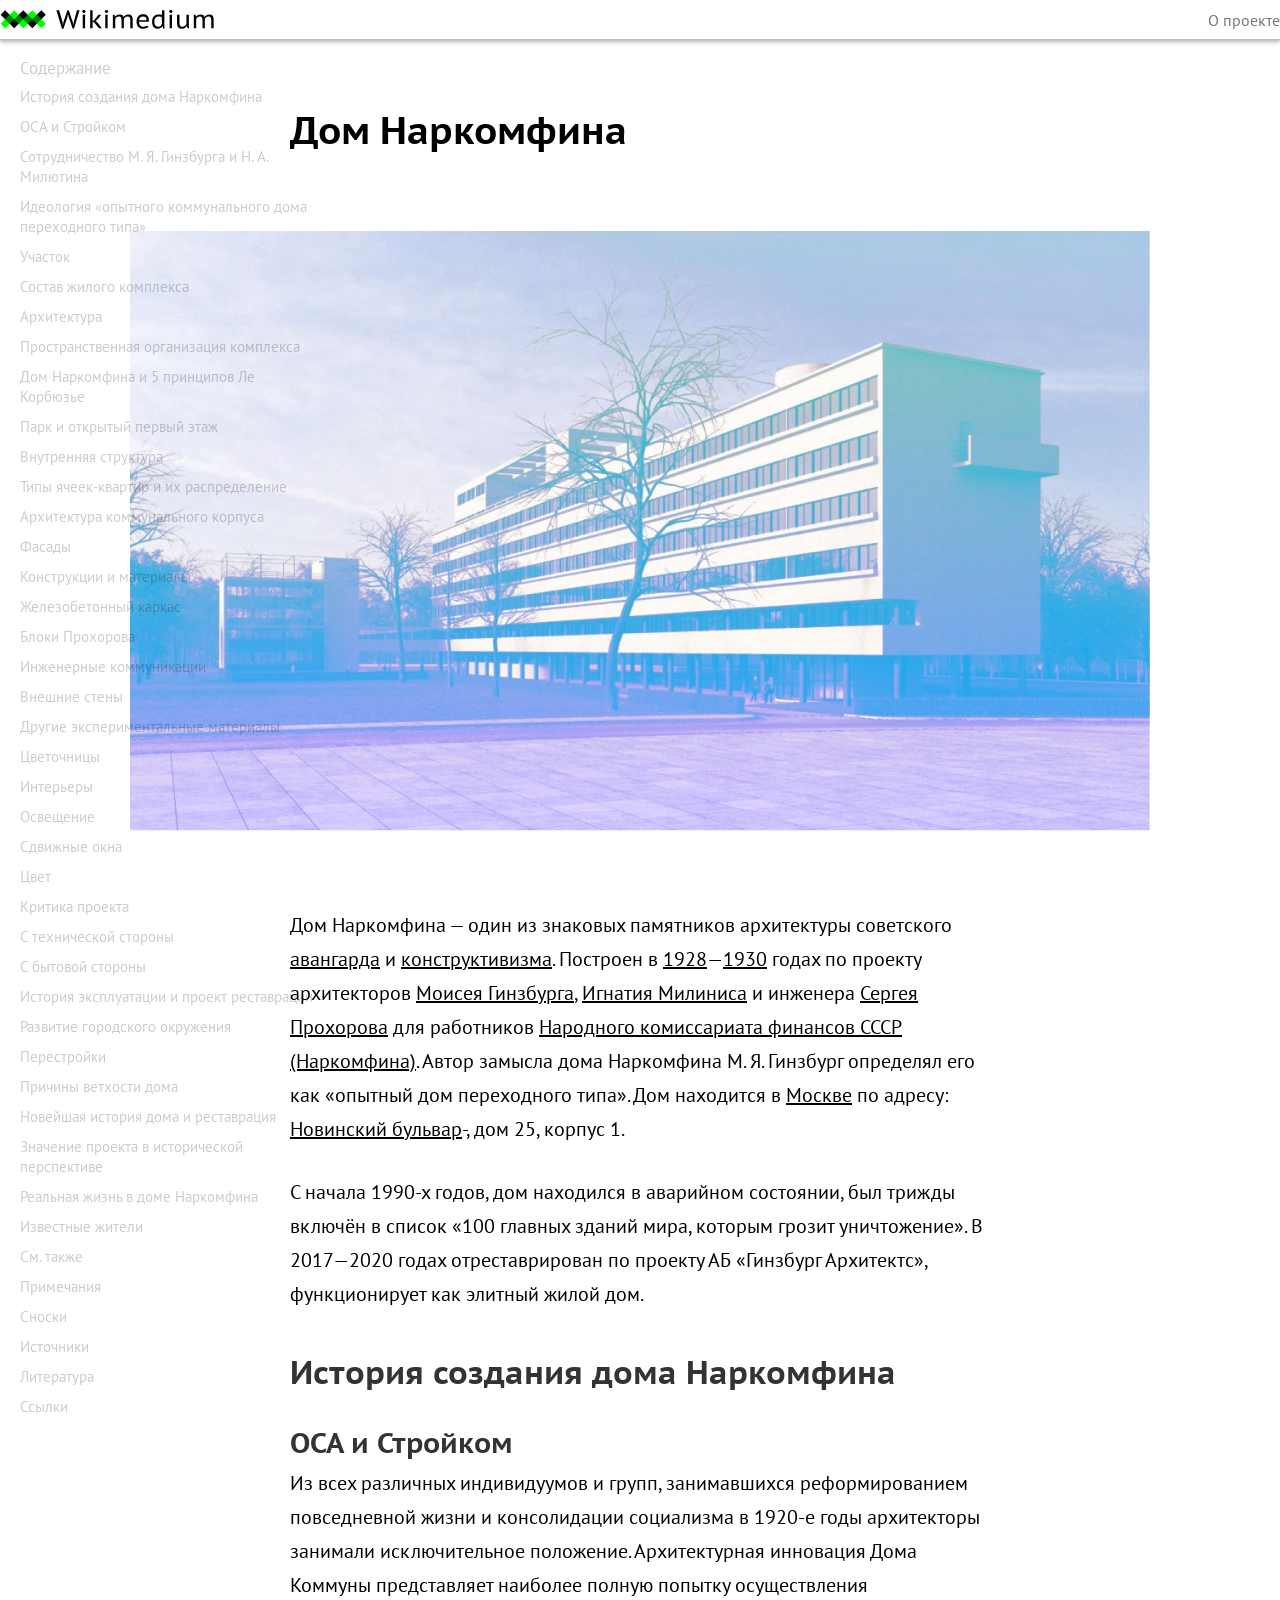
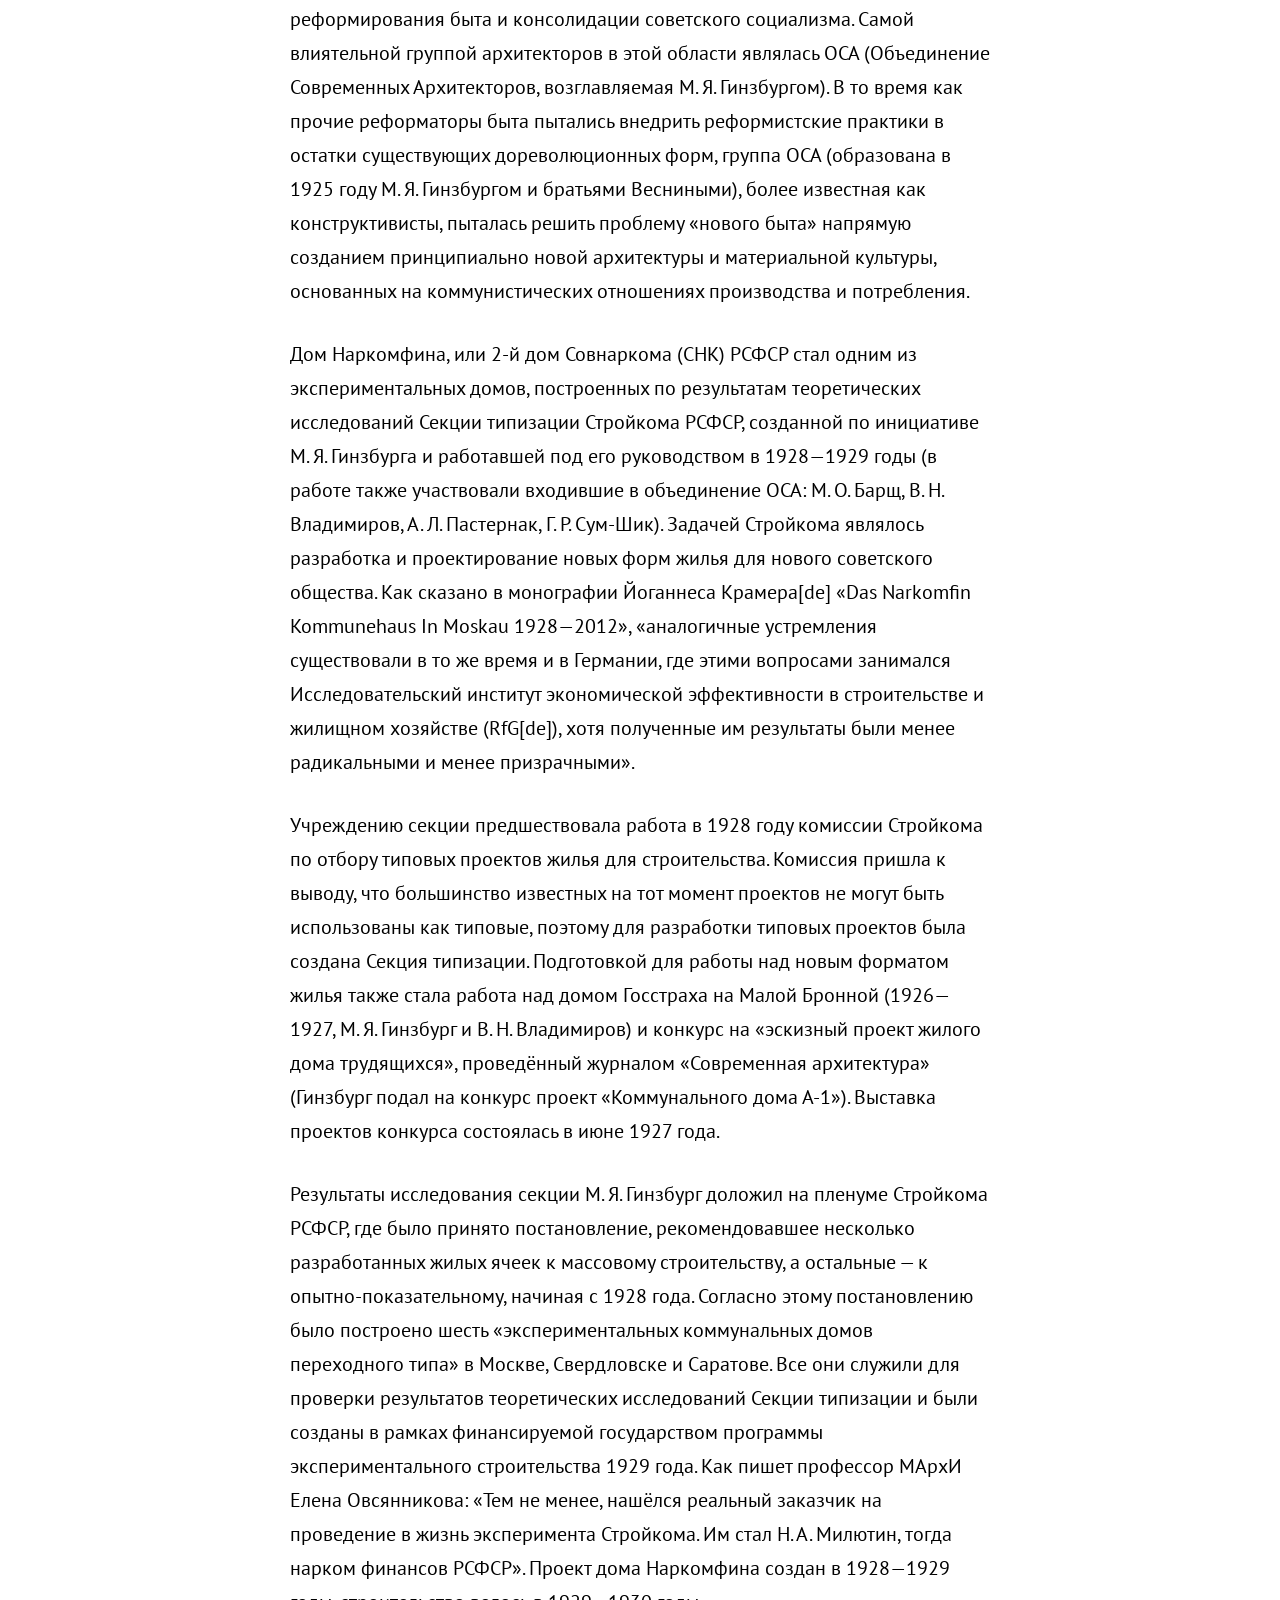
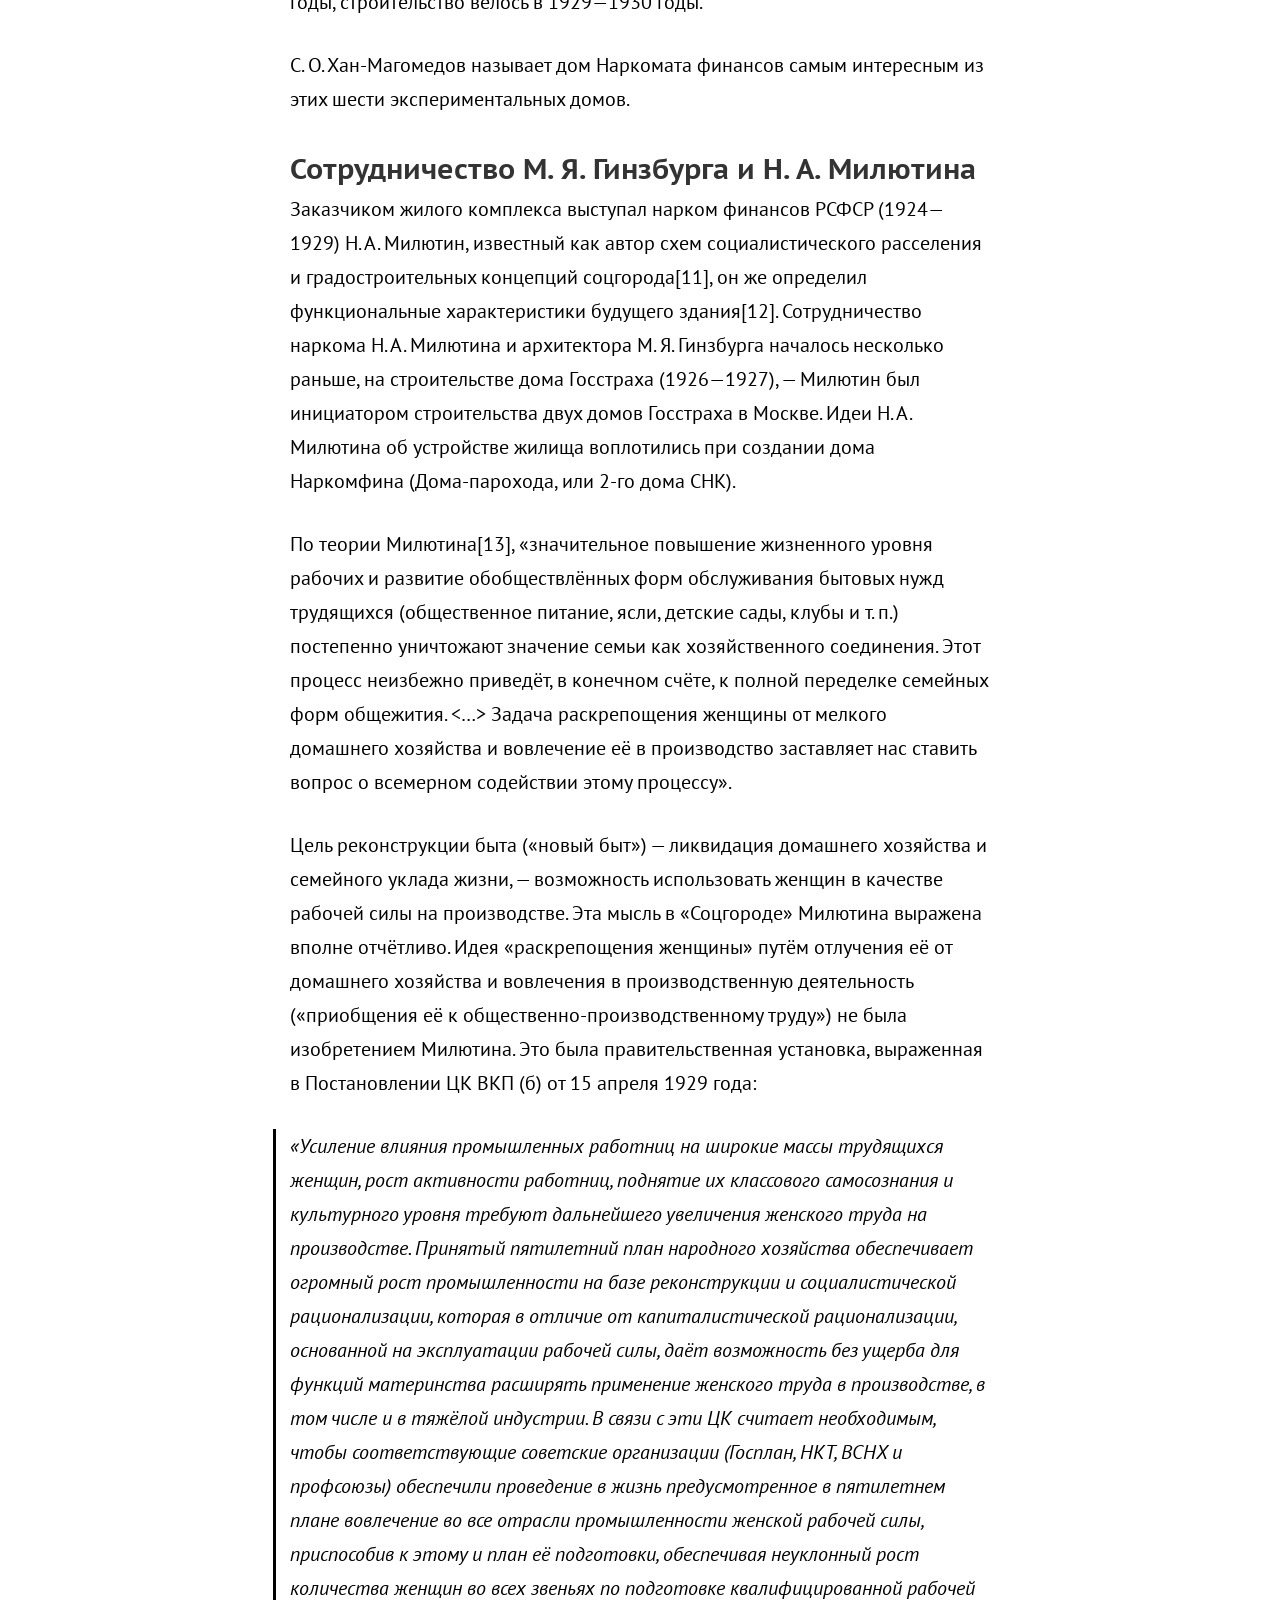
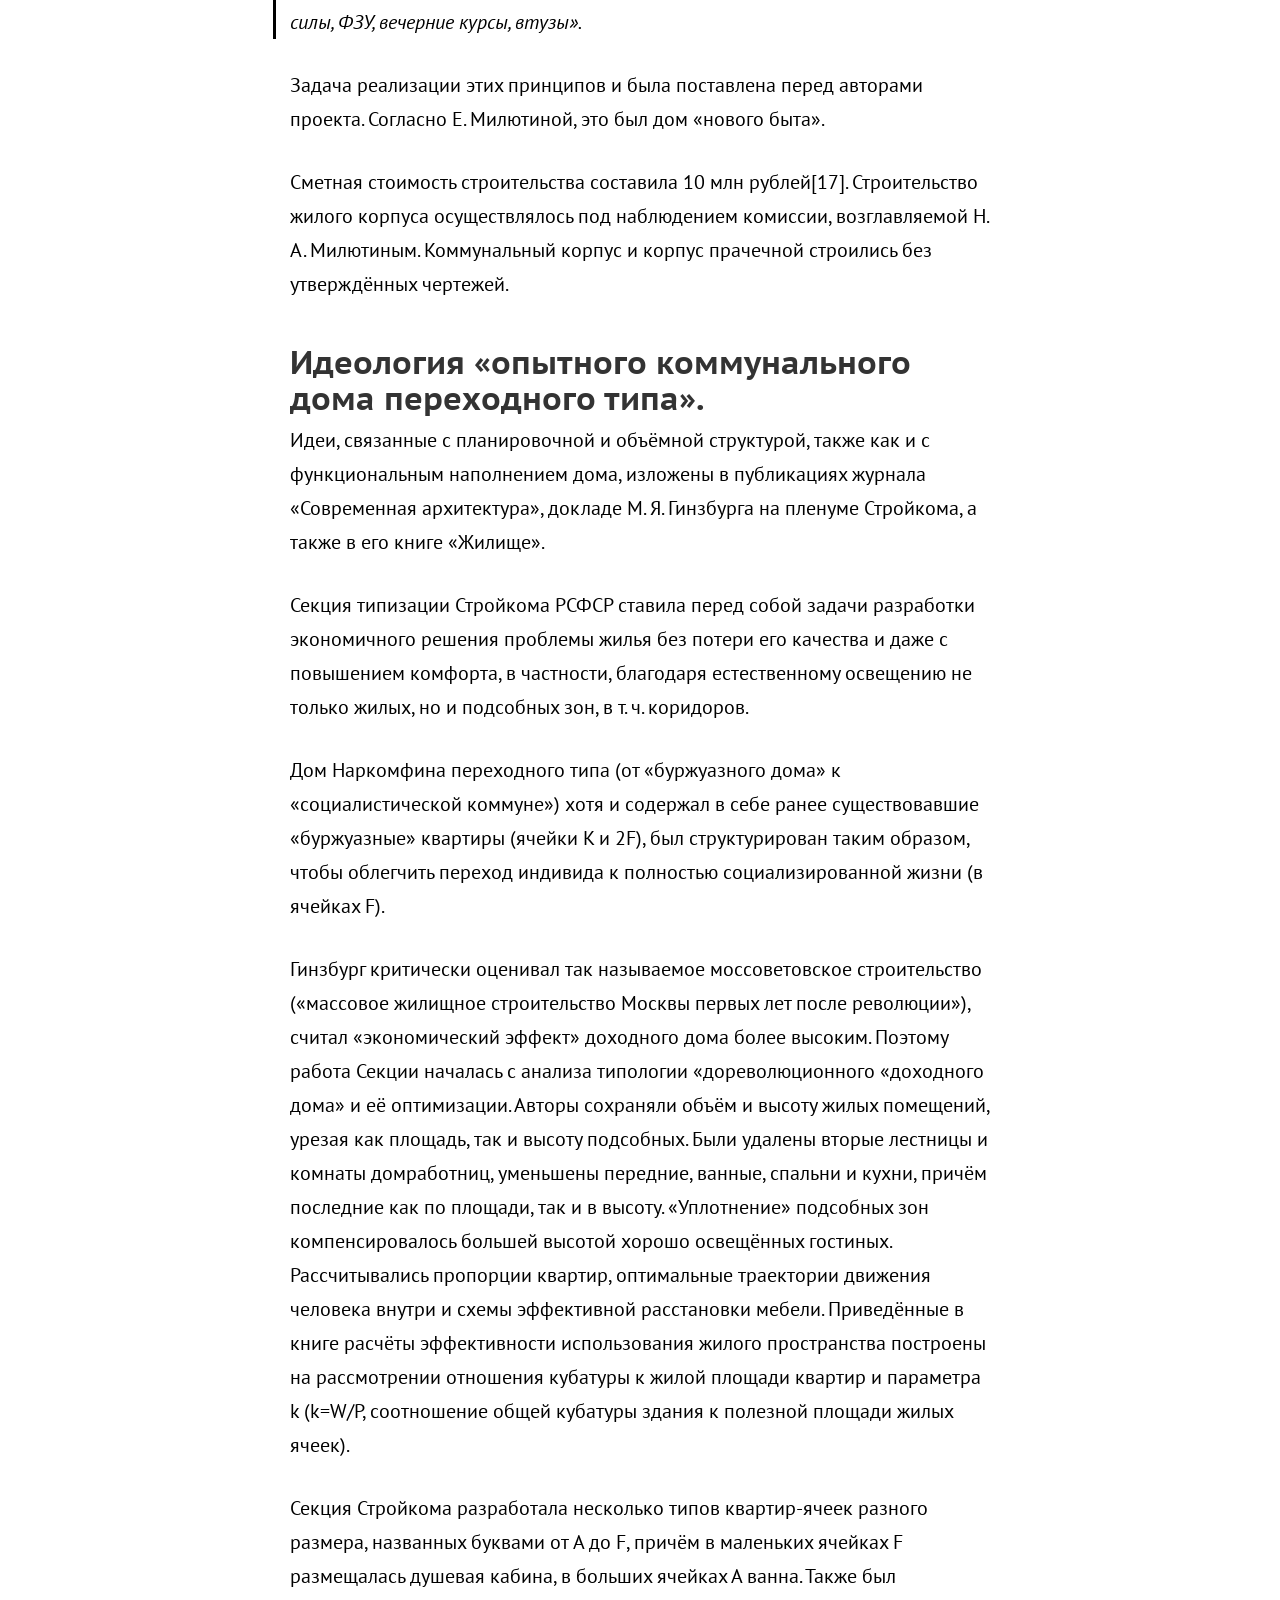
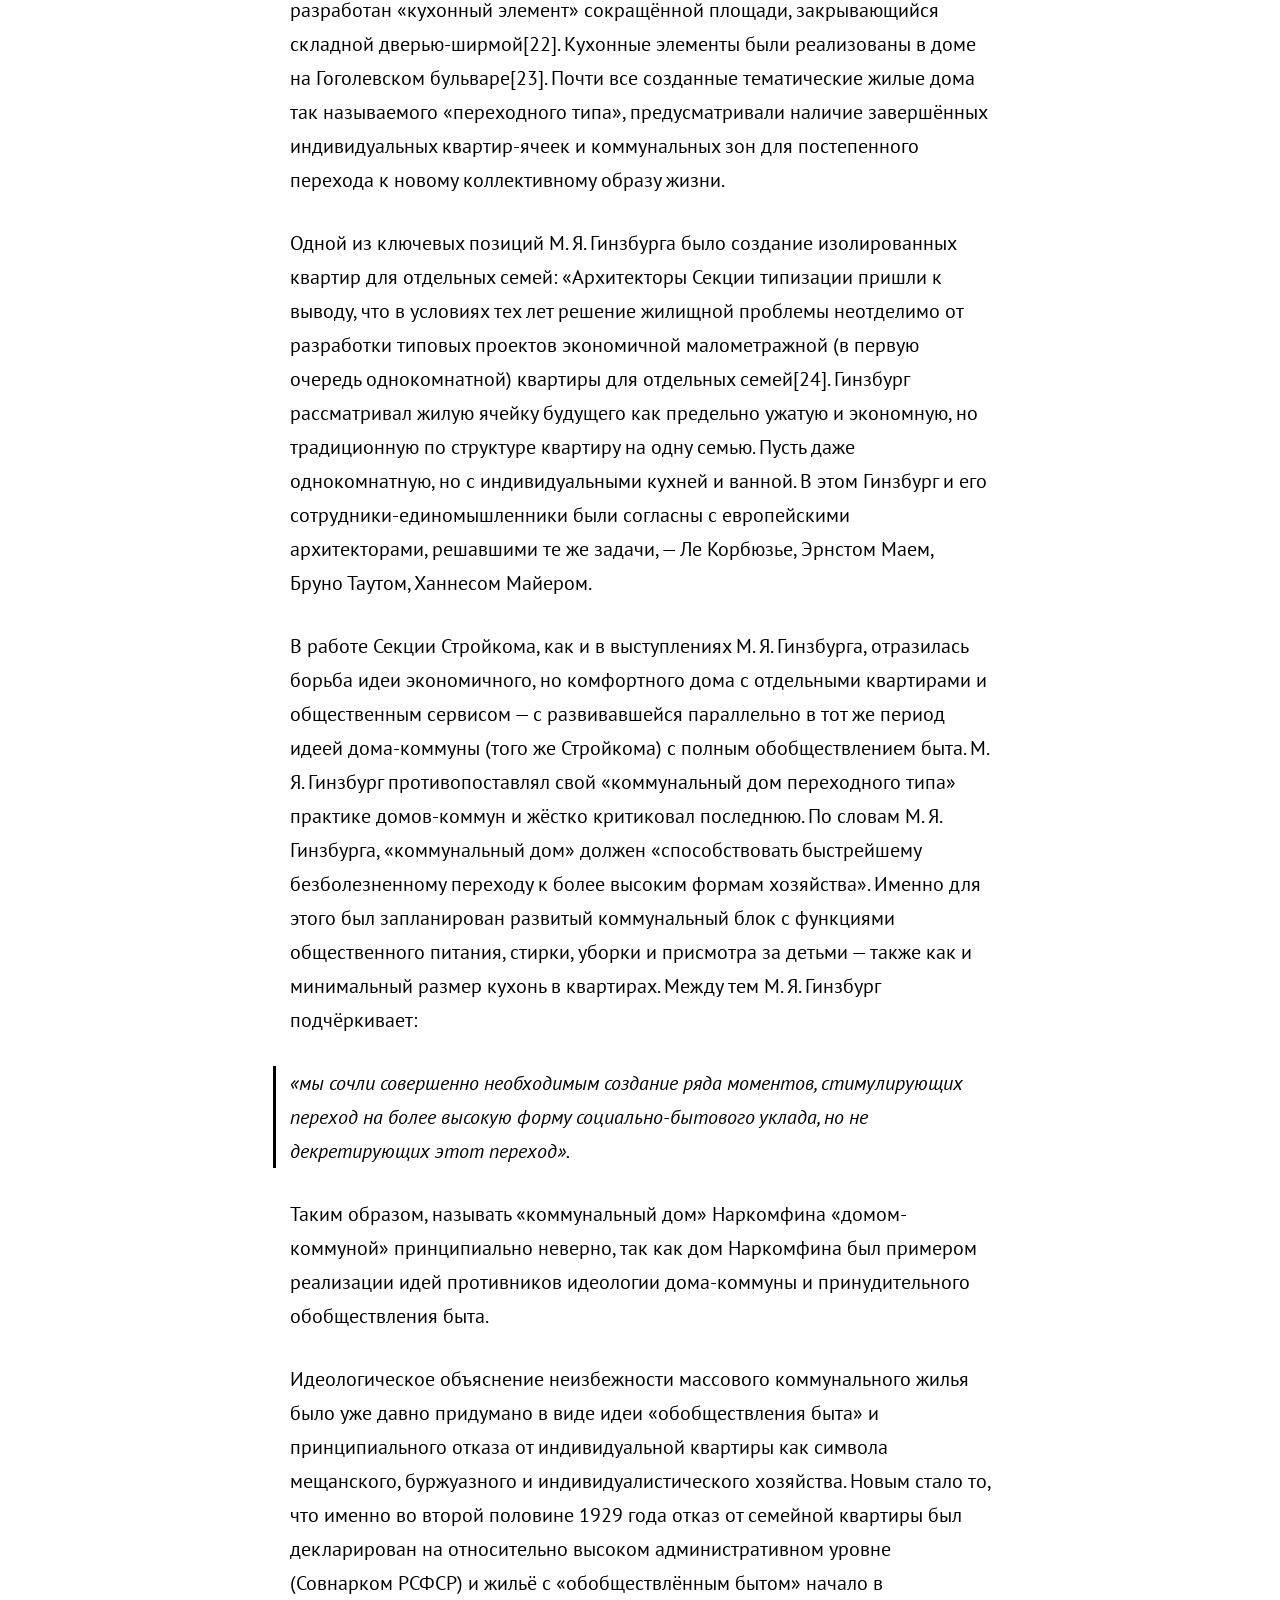
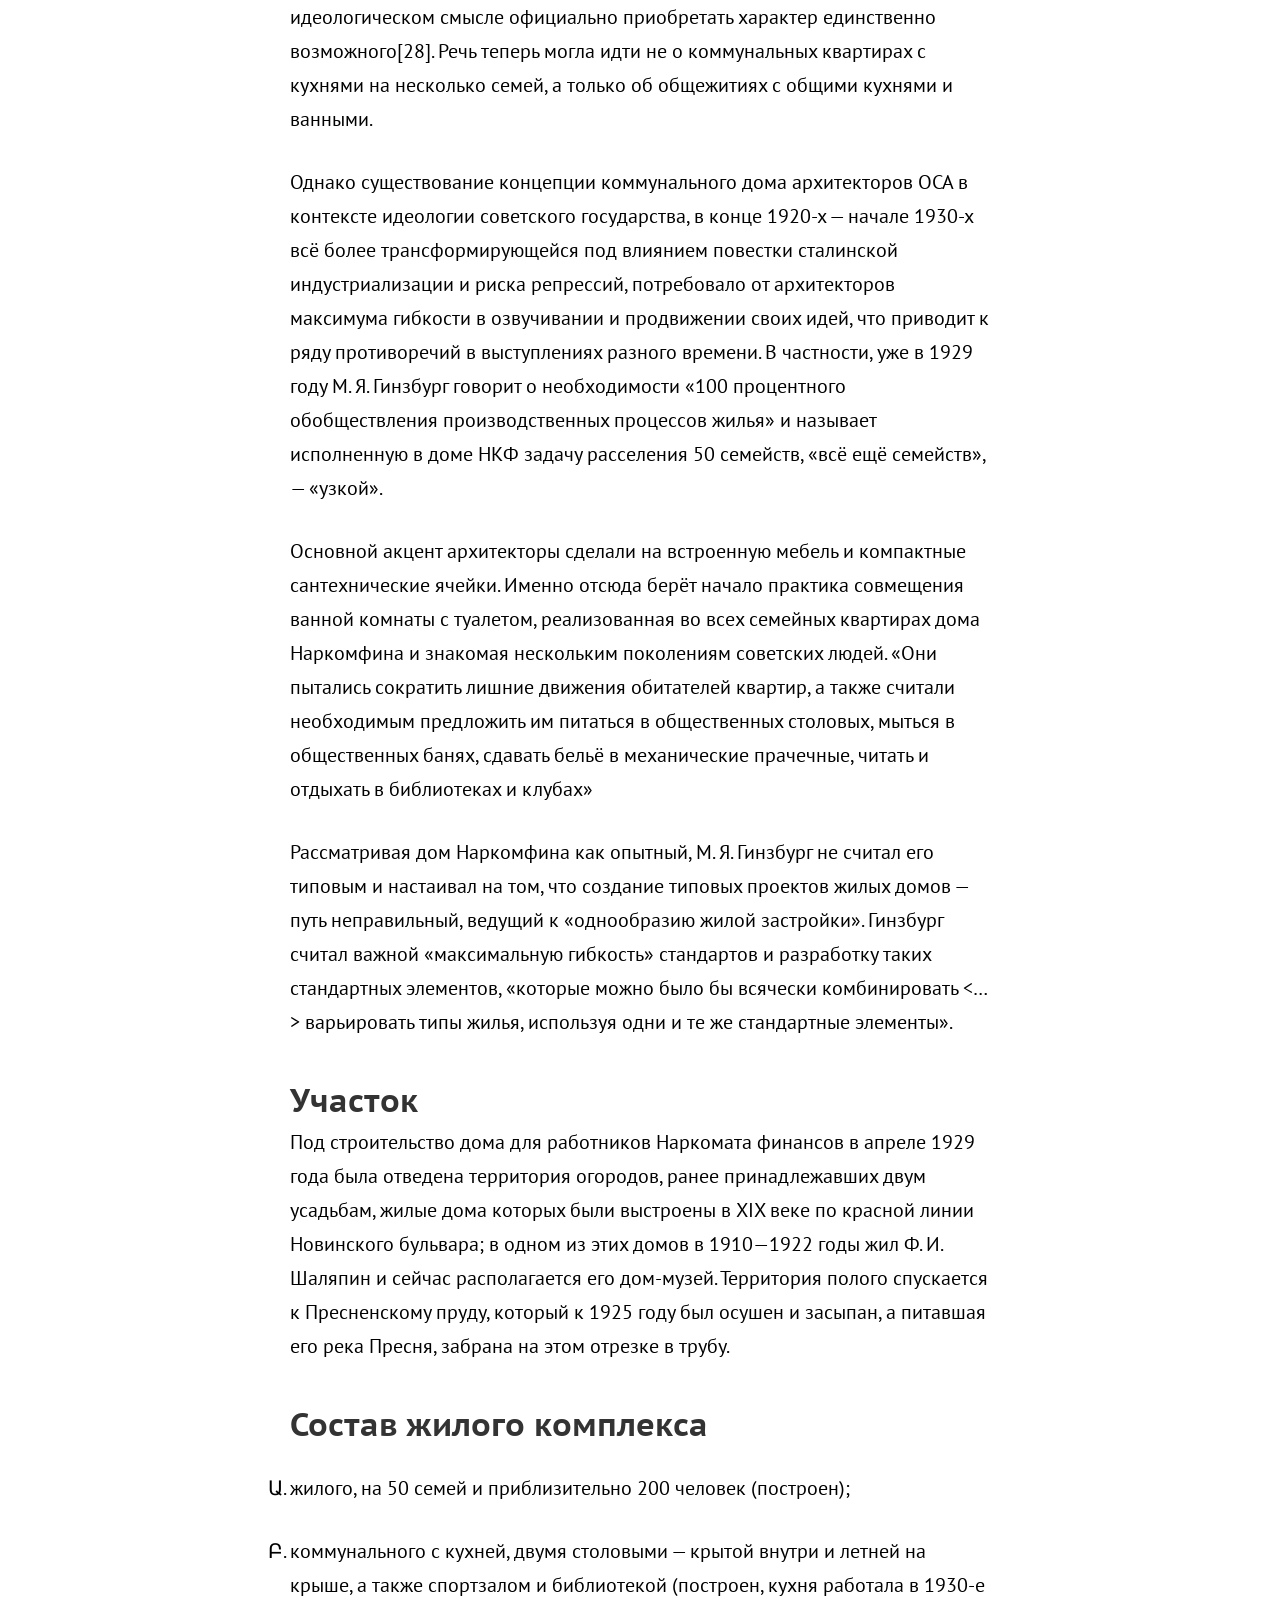
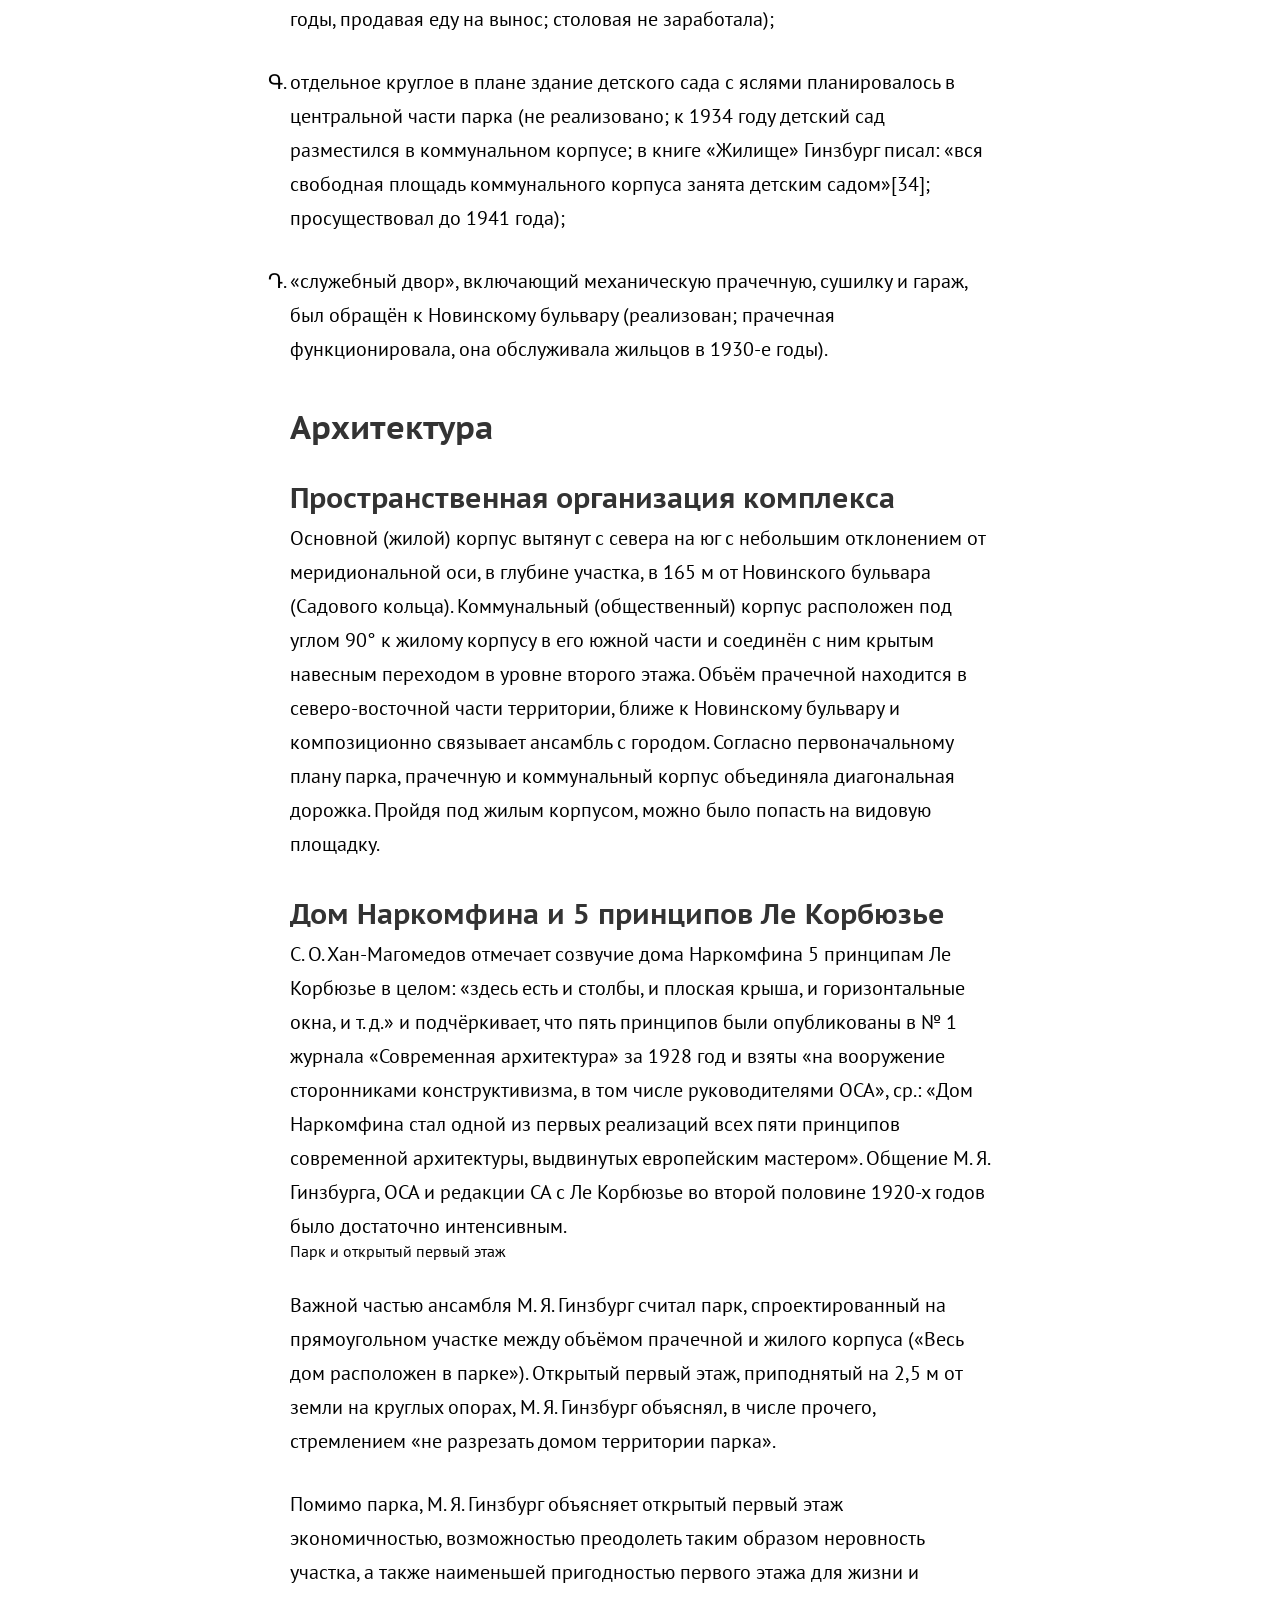
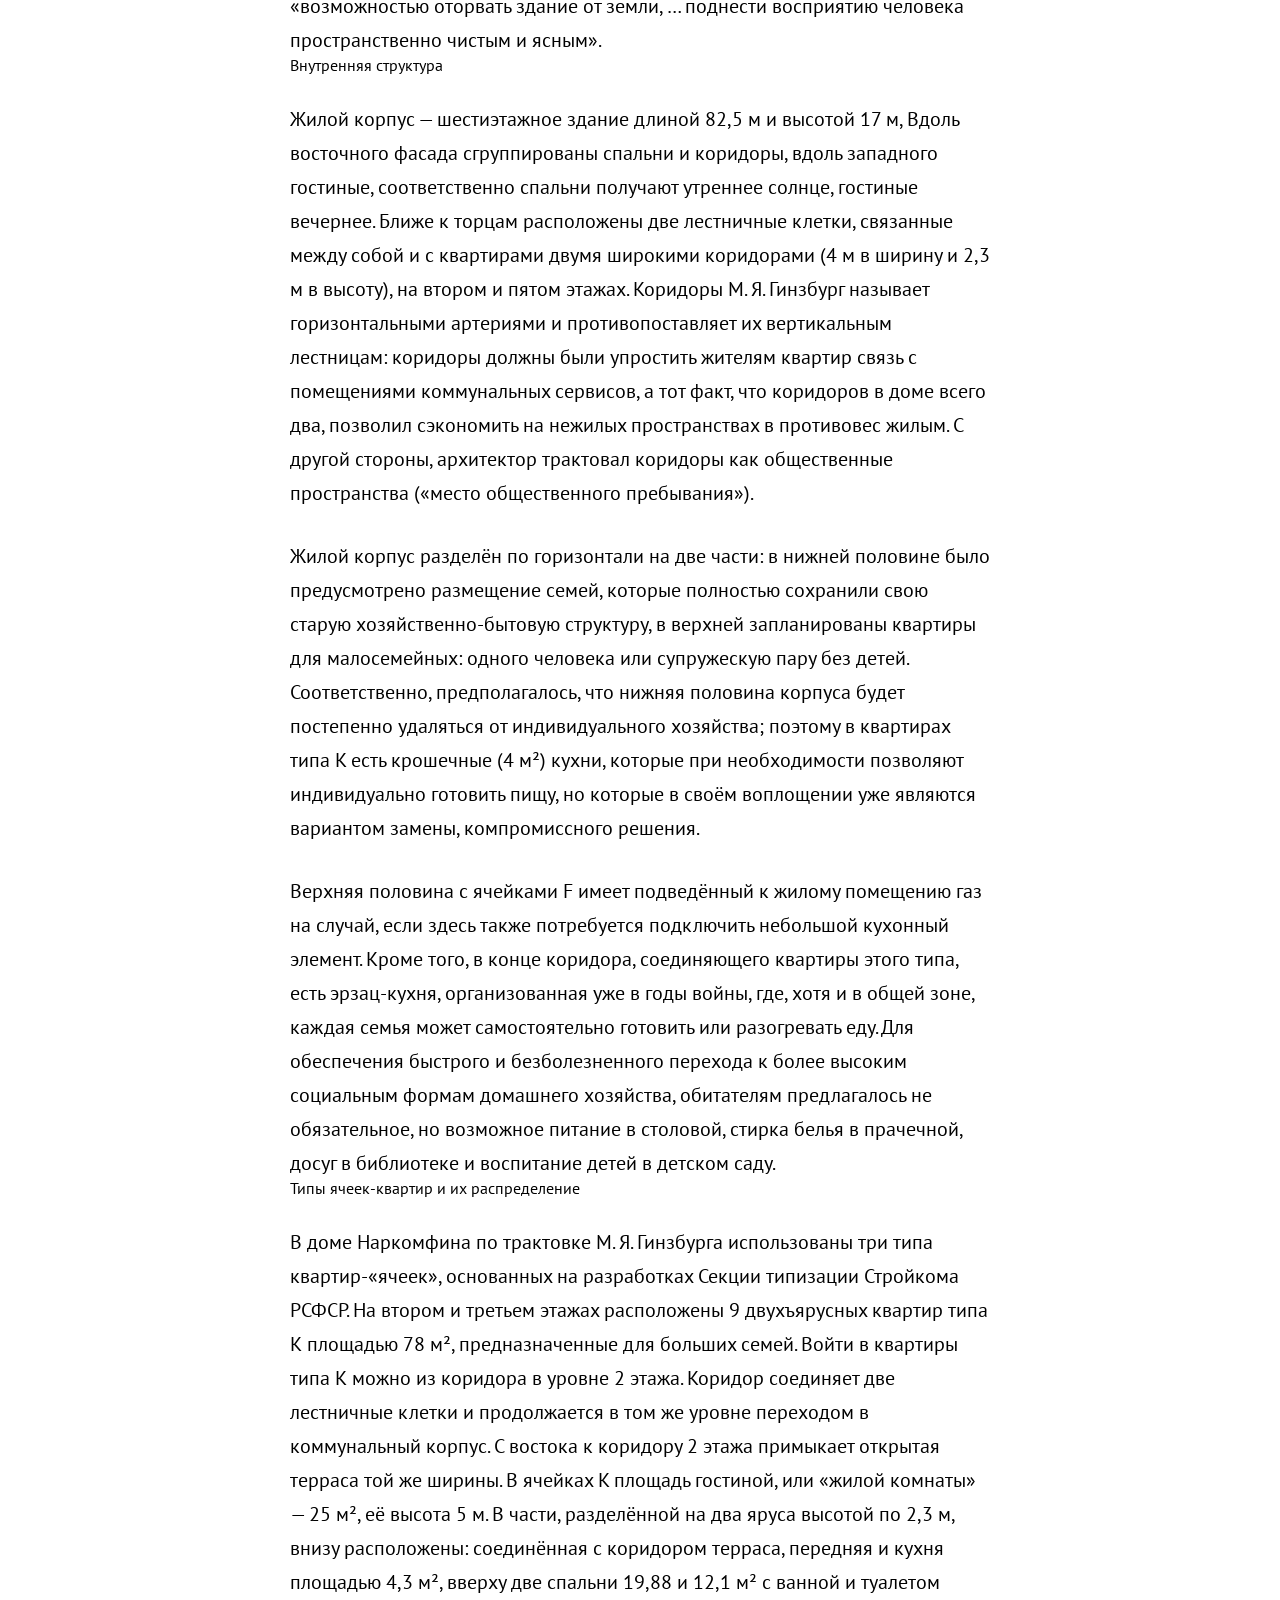
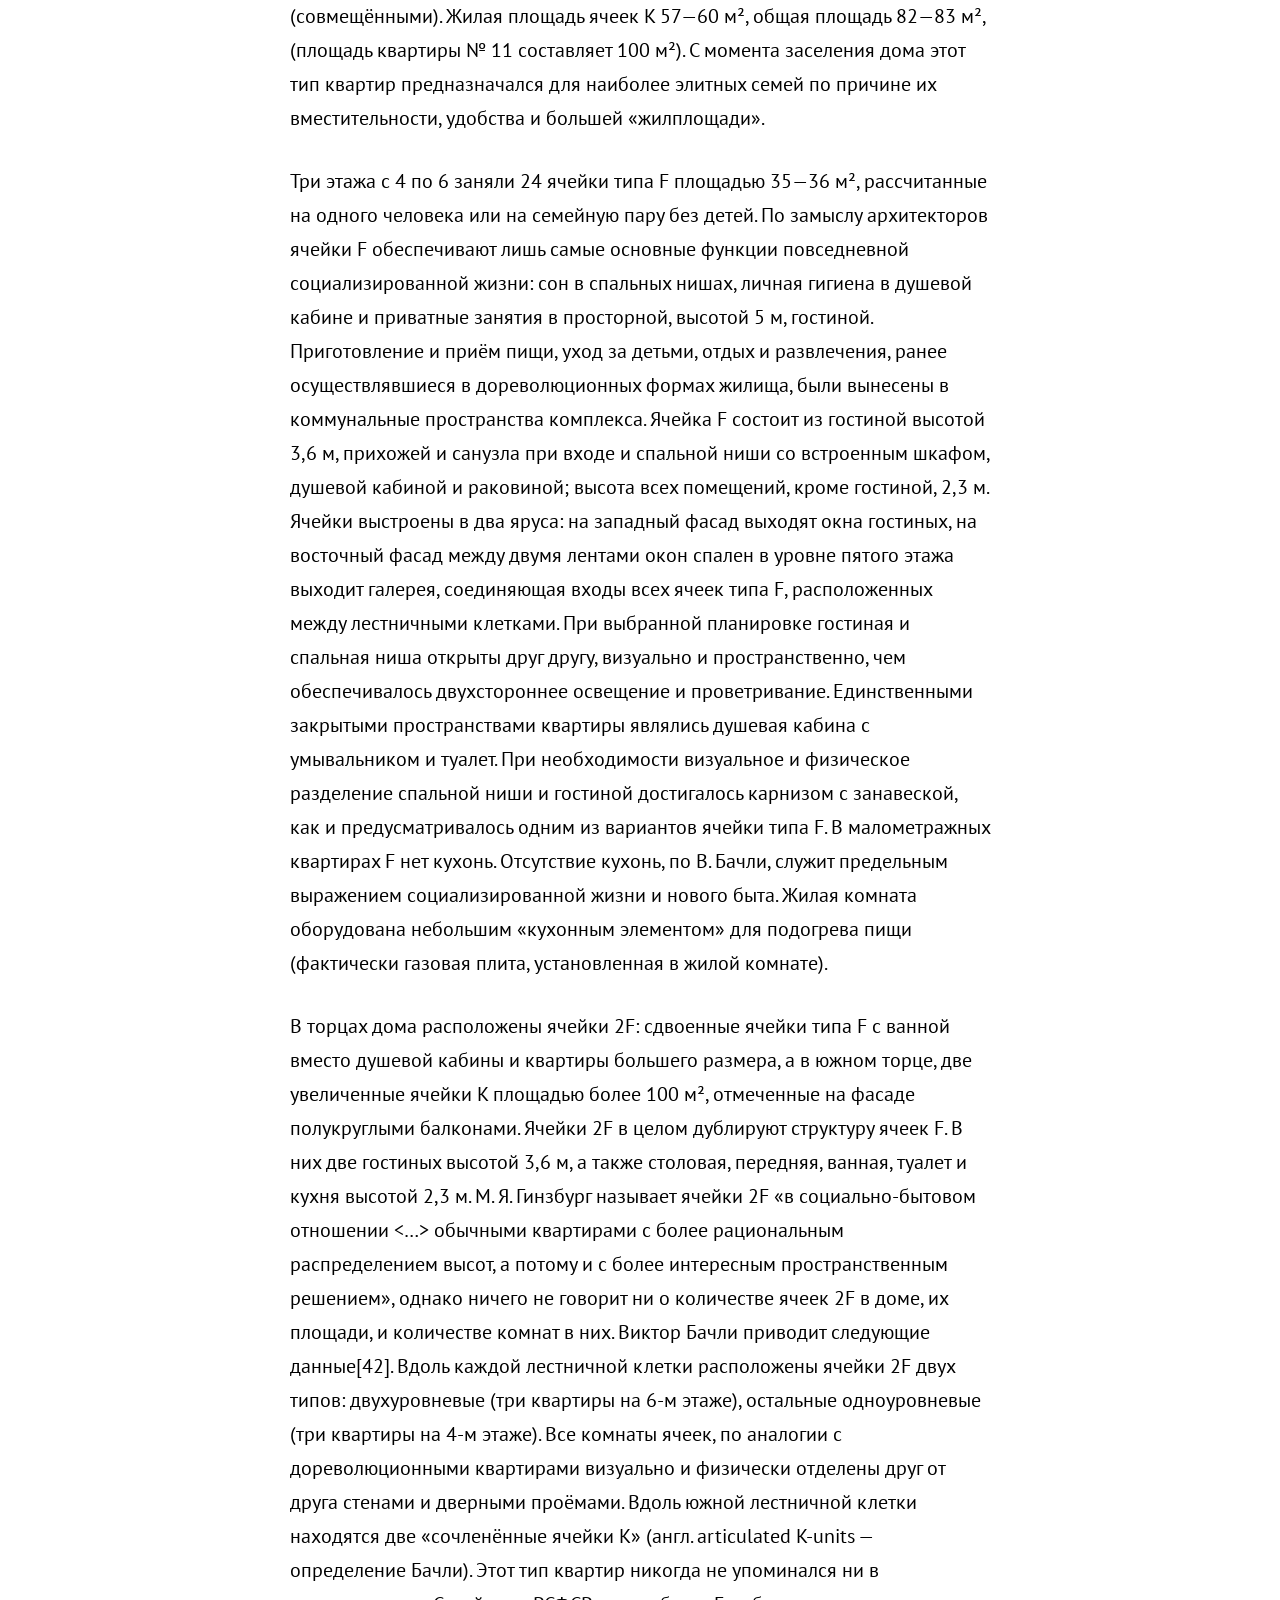
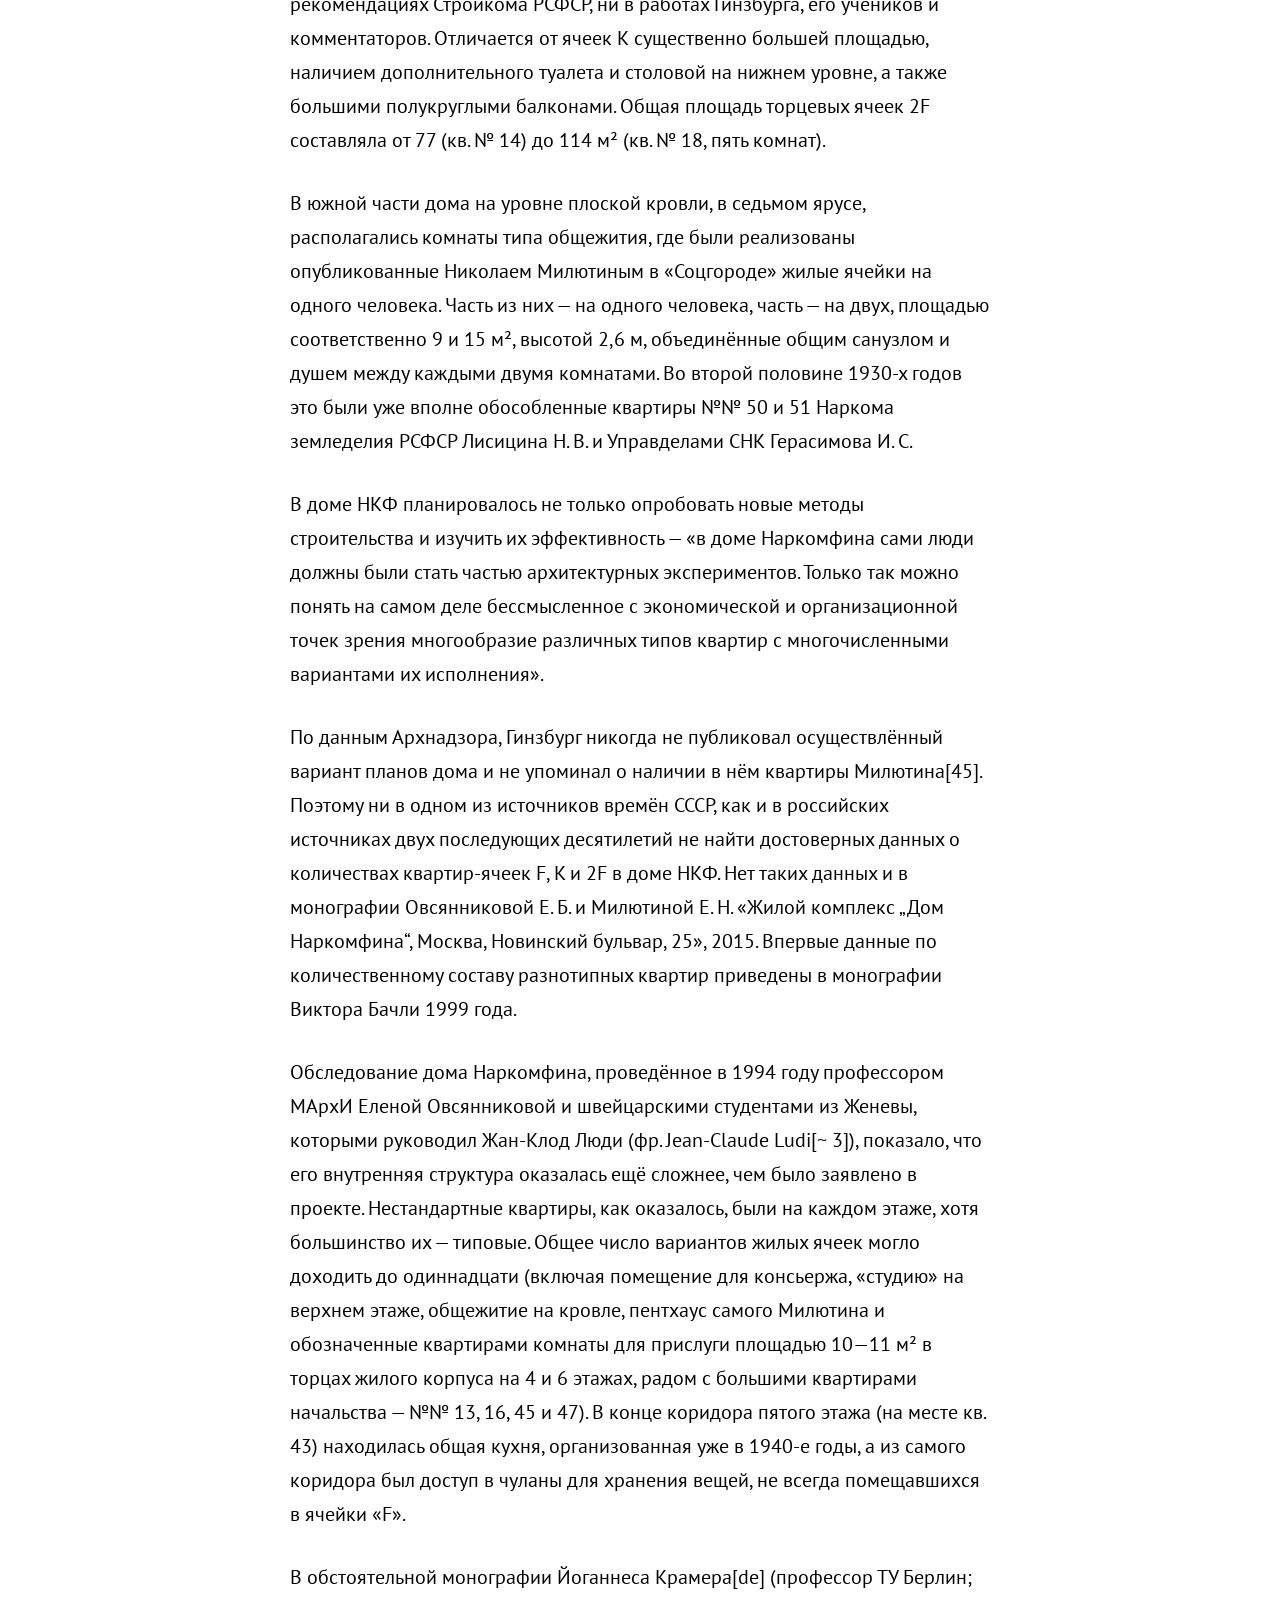
==== commit 72f17920: "Narkomfin" ====
--- a/narkom.html
+++ b/narkom.html
@@ -4,74 +4,114 @@
     <meta charset="utf-8">
     <title>Дом Наркомфина</title>
     <link rel="stylesheet" href="stylesheets/style.css">
-    <title>Дом Наркомфина</title>
-    <link rel="preconnect" href="https://fonts.googleapis.com">
-    <link rel="preconnect" href="https://fonts.gstatic.com" crossorigin>
-    <link href="https://fonts.googleapis.com/css2?family=PT+Sans:wght@400;700&display=swap" rel="stylesheet">
-
-
-</head>
-<body>
-  <!-- меню -->
-  <nav>
-    <h2>Содержание</h2>
-    <ol>
-      <li>История создания дома Наркомфина</li>
-      <ol>
-        <li>1. ОСА и Стройком</li>
-        <li>2. Сотрудничество М. Я. Гинзбурга и Н. А. Милютина </li>
-
-      </ol>
-      <li>Идеология «опытного коммунального дома переходного типа»</li>
-      <li>Участок</li>
-      <li>Состав жилого комплекса</li>
-      <li>Архитектура</li>
-      <ul>
-        <li>	Пространственная организация комплекса</li>
-        <li>	Дом Наркомфина и 5 принципов Ле Корбюзье</li>
-        <li>	Парк и открытый первый этаж</li>
-        <li> Внутренняя структура</li>
-        <li>Типы ячеек-квартир и их распределение</li>
-        <li>Архитектура коммунального корпуса</li>
-        <li>Фасады</li>
-        <li>Конструкции и материалы</li></ul>
-        <li>Критика проекта</li>
-        <ul>
-          <li>С технической стороны</li>
-          <li>С бытовой стороны</li>
-        </ul>
-        <li>История эксплуатации и проект реставрации</li>
-        <ul>
-          <li>Развитие городского окружения</li>
-          <li>Перестройки</li>
-          <li>Причины ветхости дома</li>
-          <li>Новейшая история дома и реставрация</li>
-        </ul>
-        <li>Значение проекта в исторической перспективе</li>
-        <li>Реальная жизнь в доме Наркомфина</li>
-        <ul>
-          <li>Известные жители</li>
-        </ul>
-        <li>См. также</li>
+    <link rel="icon" type="image/x-icon" href="img/favicon.ico" />
+    <link rel="icon" type="image/png" href="img/favicon.png" />
+    <script src="javascripts/jquery-3.6.1.js" charset="utf-8"></script>
+      <script>
+      $(function() {
+        $('.sidebar a').each(function() {
+          $(this).on('click', function(e) {
+            e.preventDefault();
+            var scrollTo = $(this).attr('href');
+            var whitespace = scrollTo == '#s1' ? 110 : 30;
+            $('html,body').animate({
+              scrollTop: $(scrollTo).offset().top - whitespace
+            }, 1000);
+          });
+        });
+      });
+      </script>
+    </head>
+    <body>
+      <!-- шапка -->
+      <div class="menubar">
+        <a href="narkom.html"><img src="img/logo.svg" alt=""></a>
+        <a href="about.html">О проекте</a>
+
+
+      </div>
+      <!-- меню -->
+      <nav class="sidebar">
+        <h2>Содержание</h2>
+        <ol>
+          <li><a href="#1">История создания дома Наркомфина</a></li>
+          <ol>
+            <li><a href="#1_1">ОСА и Стройком</a></li>
+            <li><a href="#1_2">Сотрудничество М. Я. Гинзбурга и Н. А. Милютина</a></li>
+          </ol>
+          <li><a href="#2">Идеология «опытного коммунального дома переходного типа»</a></li>
+          <li><a href="#3">Участок</a></li>
+          <li><a href="#4">Состав жилого комплекса</a></li>
+          <li><a href="#5">Архитектура</a></li>
+          <ol>
+            <li><a href="#5_1">Пространственная организация комплекса</a></li>
+            <li><a href="#5_2">Дом Наркомфина и 5 принципов Ле Корбюзье</a></li>
+            <ol>
+              <li><a href="#5_2_1">Парк и открытый первый этаж</a></li>
+              <li><a href="#5_2_2">Внутренняя структура</a></li>
+              <li><a href="#5_2_3">Типы ячеек-квартир и их распределение</a></li>
+              <li><a href="#5_2_4">Архитектура коммунального корпуса</a></li>
+              <li><a href="#5_2_5">Фасады</a></li>
+            </ol>
+            <li><a href="#5_3">Конструкции и материалы</a></li>
+            <ol>
+              <li><a href="#5_3_1">Железобетонный каркас</a></li>
+              <li><a href="#5_3_2">Блоки Прохорова</a></li>
+              <li><a href="#5_3_3">Инженерные коммуникации</a></li>
+              <li><a href="#5_3_4">Внешние стены</a></li>
+              <li><a href="#5_3_5">Другие экспериментальные материалы</a></li>
+              <li><a href="#5_3_6">Цветочницы</a></li>
+            </ol>
+            <li><a href="#5_4">Интерьеры</a></li>
+            <ol>
+              <li><a href="#5_4_1">Освещение</a></li>
+              <li><a href="#5_4_2">Сдвижные окна</a></li>
+              <li><a href="#5_4_3">Цвет</a></li>
+            </ol>
+          </ol>
+          <li><a href="#6">Критика проекта</a></li>
+          <ol>
+            <li><a href="#6_1">С технической стороны</a></li>
+            <li><a href="#6_2">С бытовой стороны</a></li>
+          </ol>
+          <li><a href="#7">История эксплуатации и проект реставрации</a></li>
+          <ol>
+            <li><a href="#7_1">Развитие городского окружения</a></li>
+            <li><a href="#7_2">Перестройки</a></li>
+            <li><a href="#7_3">Причины ветхости дома</a></li>
+            <li><a href="#7_4">Новейшая история дома и реставрация</a></li>
+          </ol>
+          <li><a href="#8">Значение проекта в исторической перспективе</a></li>
+          <li><a href="#9">Реальная жизнь в доме Наркомфина</a></li>
+          <ol>
+            <li><a href="#9_1">Известные жители</a></li>
+          </ol>
+          <li><a href="#10">См. также</a></li>
+          <li><a href="#11">Примечания</a></li>
+          <ol>
+            <li><a href="#11_1">Сноски</a></li>
+            <li><a href="#11_2">Источники</a></li>
+          </ol>
+          <li><a href="#12">Литература</a></li>
+          <li><a href="#13">Ссылки</a></li>
         </ol>
-  </nav>
-
-
-    <article >
+      </nav>
+      <!-- основной контент -->
+      <article class="">
       <h1>Дом Наркомфина</h1>
       <img src="img/narkomfin.jpeg" alt="Дом Наркомфина">
       <p>Дом Наркомфина — один из знаковых памятников архитектуры советского <a href="https://ru.wikipedia.org/wiki/%D0%90%D0%B2%D0%B0%D0%BD%D0%B3%D0%B0%D1%80%D0%B4_(%D0%B8%D1%81%D0%BA%D1%83%D1%81%D1%81%D1%82%D0%B2%D0%BE)">авангарда</a> и <a href="https://ru.wikipedia.org/wiki/%D0%9A%D0%BE%D0%BD%D1%81%D1%82%D1%80%D1%83%D0%BA%D1%82%D0%B8%D0%B2%D0%B8%D0%B7%D0%BC_(%D0%B8%D1%81%D0%BA%D1%83%D1%81%D1%81%D1%82%D0%B2%D0%BE)">конструктивизма</a>. Построен в <a href="https://ru.wikipedia.org/wiki/1928_%D0%B3%D0%BE%D0%B4">1928</a>—<a href="https://ru.wikipedia.org/wiki/1930_%D0%B3%D0%BE%D0%B4">1930</a> годах по проекту архитекторов <a href="https://ru.wikipedia.org/wiki/%D0%93%D0%B8%D0%BD%D0%B7%D0%B1%D1%83%D1%80%D0%B3,_%D0%9C%D0%BE%D0%B8%D1%81%D0%B5%D0%B9_%D0%AF%D0%BA%D0%BE%D0%B2%D0%BB%D0%B5%D0%B2%D0%B8%D1%87">Моисея Гинзбурга</a>, <a href="https://ru.wikipedia.org/wiki/%D0%9C%D0%B8%D0%BB%D0%B8%D0%BD%D0%B8%D1%81,_%D0%98%D0%B3%D0%BD%D0%B0%D1%82%D0%B8%D0%B9_%D0%A4%D1%80%D0%B0%D0%BD%D1%86%D0%B5%D0%B2%D0%B8%D1%87">Игнатия Милиниса</a> и инженера <a href="https://ru.wikipedia.org/wiki/%D0%9F%D1%80%D0%BE%D1%85%D0%BE%D1%80%D0%BE%D0%B2,_%D0%A1%D0%B5%D1%80%D0%B3%D0%B5%D0%B9_%D0%9B%D1%8C%D0%B2%D0%BE%D0%B2%D0%B8%D1%87">Сергея Прохорова</a> для работников <a href="https://ru.wikipedia.org/wiki/%D0%9D%D0%B0%D1%80%D0%BE%D0%B4%D0%BD%D1%8B%D0%B9_%D0%BA%D0%BE%D0%BC%D0%B8%D1%81%D1%81%D0%B0%D1%80%D0%B8%D0%B0%D1%82_%D1%84%D0%B8%D0%BD%D0%B0%D0%BD%D1%81%D0%BE%D0%B2_%D0%A1%D0%A1%D0%A1%D0%A0">Народного комиссариата финансов СССР (Наркомфина)</a>. Автор замысла дома Наркомфина М. Я. Гинзбург определял его как «опытный дом переходного типа». Дом находится в <a href="https://ru.wikipedia.org/wiki/%D0%9C%D0%BE%D1%81%D0%BA%D0%B2%D0%B0">Москве</a> по адресу: <a href="https://ru.wikipedia.org/wiki/%D0%9D%D0%BE%D0%B2%D0%B8%D0%BD%D1%81%D0%BA%D0%B8%D0%B9_%D0%B1%D1%83%D0%BB%D1%8C%D0%B2%D0%B0%D1%80">Новинский бульвар</a>-, дом 25, корпус 1.</p>
       <p>С начала 1990-х годов, дом находился в аварийном состоянии, был трижды включён в список «100 главных зданий мира, которым грозит уничтожение». В 2017—2020 годах отреставрирован по проекту АБ «Гинзбург Архитектс», функционирует как элитный жилой дом.</p>
 
 
-      <h2>История создания дома Наркомфина</h2>
-      <h3>ОСА и Стройком</h3>
+      <h2 id="1">История создания дома Наркомфина</h2>
+      <h3 id="1_1">ОСА и Стройком</h3>
       <p>Из всех различных индивидуумов и групп, занимавшихся реформированием повседневной жизни и консолидации социализма в 1920-е годы архитекторы занимали исключительное положение. Архитектурная инновация Дома Коммуны представляет наиболее полную попытку осуществления реформирования быта и консолидации советского социализма. Самой влиятельной группой архитекторов в этой области являлась ОСА (Объединение Современных Архитекторов, возглавляемая М. Я. Гинзбургом). В то время как прочие реформаторы быта пытались внедрить реформистские практики в остатки существующих дореволюционных форм, группа ОСА (образована в 1925 году М. Я. Гинзбургом и братьями Весниными), более известная как конструктивисты, пыталась решить проблему «нового быта» напрямую созданием принципиально новой архитектуры и материальной культуры, основанных на коммунистических отношениях производства и потребления.</p>
       <p>Дом Наркомфина, или 2-й дом Совнаркома (СНК) РСФСР стал одним из экспериментальных домов, построенных по результатам теоретических исследований Секции типизации Стройкома РСФСР, созданной по инициативе М. Я. Гинзбурга и работавшей под его руководством в 1928—1929 годы (в работе также участвовали входившие в объединение ОСА: М. О. Барщ, В. Н. Владимиров, А. Л. Пастернак, Г. Р. Сум-Шик). Задачей Стройкома являлось разработка и проектирование новых форм жилья для нового советского общества. Как сказано в монографии Йоганнеса Крамера[de] «Das Narkomfin Kommunehaus In Moskau 1928—2012», «аналогичные устремления существовали в то же время и в Германии, где этими вопросами занимался Исследовательский институт экономической эффективности в строительстве и жилищном хозяйстве (RfG[de]), хотя полученные им результаты были менее радикальными и менее призрачными».</p>
       <p>Учреждению секции предшествовала работа в 1928 году комиссии Стройкома по отбору типовых проектов жилья для строительства. Комиссия пришла к выводу, что большинство известных на тот момент проектов не могут быть использованы как типовые, поэтому для разработки типовых проектов была создана Секция типизации. Подготовкой для работы над новым форматом жилья также стала работа над домом Госстраха на Малой Бронной (1926—1927, М. Я. Гинзбург и В. Н. Владимиров) и конкурс на «эскизный проект жилого дома трудящихся», проведённый журналом «Современная архитектура» (Гинзбург подал на конкурс проект «Коммунального дома А-1»). Выставка проектов конкурса состоялась в июне 1927 года.</p>
       <p>Результаты исследования секции М. Я. Гинзбург доложил на пленуме Стройкома РСФСР, где было принято постановление, рекомендовавшее несколько разработанных жилых ячеек к массовому строительству, а остальные — к опытно-показательному, начиная с 1928 года. Согласно этому постановлению было построено шесть «экспериментальных коммунальных домов переходного типа» в Москве, Свердловске и Саратове. Все они служили для проверки результатов теоретических исследований Секции типизации и были созданы в рамках финансируемой государством программы экспериментального строительства 1929 года. Как пишет профессор МАрхИ Елена Овсянникова: «Тем не менее, нашёлся реальный заказчик на проведение в жизнь эксперимента Стройкома. Им стал Н. А. Милютин, тогда нарком финансов РСФСР». Проект дома Наркомфина создан в 1928—1929 годы, строительство велось в 1929—1930 годы.</p>
       <p>С. О. Хан-Магомедов называет дом Наркомата финансов самым интересным из этих шести экспериментальных домов.</p>
-      <h3>Сотрудничество М. Я. Гинзбурга и Н. А. Милютина</h3>
+      <h3 id="1_2">Сотрудничество М. Я. Гинзбурга и Н. А. Милютина</h3>
       <p>Заказчиком жилого комплекса выступал нарком финансов РСФСР (1924—1929) Н. А. Милютин, известный как автор схем социалистического расселения и градостроительных концепций соцгорода[11], он же определил функциональные характеристики будущего здания[12]. Сотрудничество наркома Н. А. Милютина и архитектора М. Я. Гинзбурга началось несколько раньше, на строительстве дома Госстраха (1926—1927), — Милютин был инициатором строительства двух домов Госстраха в Москве. Идеи Н. А. Милютина об устройстве жилища воплотились при создании дома Наркомфина (Дома-парохода, или 2-го дома СНК).</p>
       <p>По теории Милютина[13], «значительное повышение жизненного уровня рабочих и развитие обобществлённых форм обслуживания бытовых нужд трудящихся (общественное питание, ясли, детские сады, клубы и т. п.) постепенно уничтожают значение семьи как хозяйственного соединения. Этот процесс неизбежно приведёт, в конечном счёте, к полной переделке семейных форм общежития. <…> Задача раскрепощения женщины от мелкого домашнего хозяйства и вовлечение её в производство заставляет нас ставить вопрос о всемерном содействии этому процессу».</p>
       <p>Цель реконструкции быта («новый быт») — ликвидация домашнего хозяйства и семейного уклада жизни, — возможность использовать женщин в качестве рабочей силы на производстве. Эта мысль в «Соцгороде» Милютина выражена вполне отчётливо. Идея «раскрепощения женщины» путём отлучения её от домашнего хозяйства и вовлечения в производственную деятельность («приобщения её к общественно-производственному труду») не была изобретением Милютина. Это была правительственная установка, выраженная в Постановлении ЦК ВКП (б) от 15 апреля 1929 года:</p>
@@ -80,7 +120,7 @@
       </blockquote>
       <p>Задача реализации этих принципов и была поставлена перед авторами проекта. Согласно Е. Милютиной, это был дом «нового быта».</p>
       <p>Сметная стоимость строительства составила 10 млн рублей[17]. Строительство жилого корпуса осуществлялось под наблюдением комиссии, возглавляемой Н. А. Милютиным. Коммунальный корпус и корпус прачечной строились без утверждённых чертежей.</p>
-      <h2>Идеология «опытного коммунального дома переходного типа».</h2>
+      <h2 id="2">Идеология «опытного коммунального дома переходного типа».</h2>
       <p>Идеи, связанные с планировочной и объёмной структурой, также как и с функциональным наполнением дома, изложены в публикациях журнала «Современная архитектура», докладе М. Я. Гинзбурга на пленуме Стройкома, а также в его книге «Жилище».</p>
       <p>Секция типизации Стройкома РСФСР ставила перед собой задачи разработки экономичного решения проблемы жилья без потери его качества и даже с повышением комфорта, в частности, благодаря естественному освещению не только жилых, но и подсобных зон, в т. ч. коридоров.</p>
       <p>Дом Наркомфина переходного типа (от «буржуазного дома» к «социалистической коммуне») хотя и содержал в себе ранее существовавшие «буржуазные» квартиры (ячейки K и 2F), был структурирован таким образом, чтобы облегчить переход индивида к полностью социализированной жизни (в ячейках F).</p>
@@ -94,28 +134,28 @@
       <p>Однако существование концепции коммунального дома архитекторов ОСА в контексте идеологии советского государства, в конце 1920-х — начале 1930-х всё более трансформирующейся под влиянием повестки сталинской индустриализации и риска репрессий, потребовало от архитекторов максимума гибкости в озвучивании и продвижении своих идей, что приводит к ряду противоречий в выступлениях разного времени. В частности, уже в 1929 году М. Я. Гинзбург говорит о необходимости «100 процентного обобществления производственных процессов жилья» и называет исполненную в доме НКФ задачу расселения 50 семейств, «всё ещё семейств», — «узкой».</p>
       <p>Основной акцент архитекторы сделали на встроенную мебель и компактные сантехнические ячейки. Именно отсюда берёт начало практика совмещения ванной комнаты с туалетом, реализованная во всех семейных квартирах дома Наркомфина и знакомая нескольким поколениям советских людей. «Они пытались сократить лишние движения обитателей квартир, а также считали необходимым предложить им питаться в общественных столовых, мыться в общественных банях, сдавать бельё в механические прачечные, читать и отдыхать в библиотеках и клубах»</p>
       <p>Рассматривая дом Наркомфина как опытный, М. Я. Гинзбург не считал его типовым и настаивал на том, что создание типовых проектов жилых домов — путь неправильный, ведущий к «однообразию жилой застройки». Гинзбург считал важной «максимальную гибкость» стандартов и разработку таких стандартных элементов, «которые можно было бы всячески комбинировать <…> варьировать типы жилья, используя одни и те же стандартные элементы».</p>
-      <h2>Участок</h2>
+      <h2 id="3">Участок</h2>
       <p>Под строительство дома для работников Наркомата финансов в апреле 1929 года была отведена территория огородов, ранее принадлежавших двум усадьбам, жилые дома которых были выстроены в XIX веке по красной линии Новинского бульвара; в одном из этих домов в 1910—1922 годы жил Ф. И. Шаляпин и сейчас располагается его дом-музей. Территория полого спускается к Пресненскому пруду, который к 1925 году был осушен и засыпан, а питавшая его река Пресня, забрана на этом отрезке в трубу.</p>
-      <h2>Состав жилого комплекса</h2>
+      <h2 id="4">Состав жилого комплекса</h2>
       <ol>
           <li>жилого, на 50 семей и приблизительно 200 человек (построен);</li>
           <li>коммунального с кухней, двумя столовыми — крытой внутри и летней на крыше, а также спортзалом и библиотекой (построен, кухня работала в 1930-е годы, продавая еду на вынос; столовая не заработала);</li>
           <li>отдельное круглое в плане здание детского сада с яслями планировалось в центральной части парка (не реализовано; к 1934 году детский сад разместился в коммунальном корпусе; в книге «Жилище» Гинзбург писал: «вся свободная площадь коммунального корпуса занята детским садом»[34]; просуществовал до 1941 года);</li>
           <li>«служебный двор», включающий механическую прачечную, сушилку и гараж, был обращён к Новинскому бульвару (реализован; прачечная функционировала, она обслуживала жильцов в 1930-е годы).</li>
       </ol>
-      <h2>Архитектура</h2>
-      <h3>Пространственная организация комплекса</h3>
+      <h2 id="5">Архитектура</h2>
+      <h3 id="5_1">Пространственная организация комплекса</h3>
       <p>Основной (жилой) корпус вытянут с севера на юг с небольшим отклонением от меридиональной оси, в глубине участка, в 165 м от Новинского бульвара (Садового кольца). Коммунальный (общественный) корпус расположен под углом 90° к жилому корпусу в его южной части и соединён с ним крытым навесным переходом в уровне второго этажа. Объём прачечной находится в северо-восточной части территории, ближе к Новинскому бульвару и композиционно связывает ансамбль с городом. Согласно первоначальному плану парка, прачечную и коммунальный корпус объединяла диагональная дорожка. Пройдя под жилым корпусом, можно было попасть на видовую площадку.</p>
-      <h3>Дом Наркомфина и 5 принципов Ле Корбюзье</h3>
+      <h3 id="5_2">Дом Наркомфина и 5 принципов Ле Корбюзье</h3>
       <p>С. О. Хан-Магомедов отмечает созвучие дома Наркомфина 5 принципам Ле Корбюзье в целом: «здесь есть и столбы, и плоская крыша, и горизонтальные окна, и т. д.» и подчёркивает, что пять принципов были опубликованы в № 1 журнала «Современная архитектура» за 1928 год и взяты «на вооружение сторонниками конструктивизма, в том числе руководителями ОСА», ср.: «Дом Наркомфина стал одной из первых реализаций всех пяти принципов современной архитектуры, выдвинутых европейским мастером». Общение М. Я. Гинзбурга, ОСА и редакции СА с Ле Корбюзье во второй половине 1920-х годов было достаточно интенсивным.</p>
-      <h4>Парк и открытый первый этаж</h4>
+      <h4 id="5_2_1">Парк и открытый первый этаж</h4>
       <p>Важной частью ансамбля М. Я. Гинзбург считал парк, спроектированный на прямоугольном участке между объёмом прачечной и жилого корпуса («Весь дом расположен в парке»). Открытый первый этаж, приподнятый на 2,5 м от земли на круглых опорах, М. Я. Гинзбург объяснял, в числе прочего, стремлением «не разрезать домом территории парка».</p>
       <p>Помимо парка, М. Я. Гинзбург объясняет открытый первый этаж экономичностью, возможностью преодолеть таким образом неровность участка, а также наименьшей пригодностью первого этажа для жизни и «возможностью оторвать здание от земли, … поднести восприятию человека пространственно чистым и ясным».</p>
-      <h4>Внутренняя структура</h4>
+      <h4 id="5_2_2">Внутренняя структура</h4>
       <p>Жилой корпус — шестиэтажное здание длиной 82,5 м и высотой 17 м, Вдоль восточного фасада сгруппированы спальни и коридоры, вдоль западного гостиные, соответственно спальни получают утреннее солнце, гостиные вечернее. Ближе к торцам расположены две лестничные клетки, связанные между собой и с квартирами двумя широкими коридорами (4 м в ширину и 2,3 м в высоту), на втором и пятом этажах. Коридоры М. Я. Гинзбург называет горизонтальными артериями и противопоставляет их вертикальным лестницам: коридоры должны были упростить жителям квартир связь с помещениями коммунальных сервисов, а тот факт, что коридоров в доме всего два, позволил сэкономить на нежилых пространствах в противовес жилым. С другой стороны, архитектор трактовал коридоры как общественные пространства («место общественного пребывания»).</p>
       <p>Жилой корпус разделён по горизонтали на две части: в нижней половине было предусмотрено размещение семей, которые полностью сохранили свою старую хозяйственно-бытовую структуру, в верхней запланированы квартиры для малосемейных: одного человека или супружескую пару без детей. Соответственно, предполагалось, что нижняя половина корпуса будет постепенно удаляться от индивидуального хозяйства; поэтому в квартирах типа K есть крошечные (4 м²) кухни, которые при необходимости позволяют индивидуально готовить пищу, но которые в своём воплощении уже являются вариантом замены, компромиссного решения.</p>
       <p>Верхняя половина с ячейками F имеет подведённый к жилому помещению газ на случай, если здесь также потребуется подключить небольшой кухонный элемент. Кроме того, в конце коридора, соединяющего квартиры этого типа, есть эрзац-кухня, организованная уже в годы войны, где, хотя и в общей зоне, каждая семья может самостоятельно готовить или разогревать еду. Для обеспечения быстрого и безболезненного перехода к более высоким социальным формам домашнего хозяйства, обитателям предлагалось не обязательное, но возможное питание в столовой, стирка белья в прачечной, досуг в библиотеке и воспитание детей в детском саду.</p>
-      <h4>Типы ячеек-квартир и их распределение</h4>
+      <h4 id="5_2_3">Типы ячеек-квартир и их распределение</h4>
       <p>В доме Наркомфина по трактовке М. Я. Гинзбурга использованы три типа квартир-«ячеек», основанных на разработках Секции типизации Стройкома РСФСР. На втором и третьем этажах расположены 9 двухъярусных квартир типа К площадью 78 м², предназначенные для больших семей. Войти в квартиры типа К можно из коридора в уровне 2 этажа. Коридор соединяет две лестничные клетки и продолжается в том же уровне переходом в коммунальный корпус. С востока к коридору 2 этажа примыкает открытая терраса той же ширины. В ячейках K площадь гостиной, или «жилой комнаты» — 25 м², её высота 5 м. В части, разделённой на два яруса высотой по 2,3 м, внизу расположены: соединённая с коридором терраса, передняя и кухня площадью 4,3 м², вверху две спальни 19,88 и 12,1 м² с ванной и туалетом (совмещёнными). Жилая площадь ячеек K 57—60 м², общая площадь 82—83 м², (площадь квартиры № 11 составляет 100 м²). С момента заселения дома этот тип квартир предназначался для наиболее элитных семей по причине их вместительности, удобства и большей «жилплощади».</p>
       <p>Три этажа с 4 по 6 заняли 24 ячейки типа F площадью 35—36 м², рассчитанные на одного человека или на семейную пару без детей. По замыслу архитекторов ячейки F обеспечивают лишь самые основные функции повседневной социализированной жизни: сон в спальных нишах, личная гигиена в душевой кабине и приватные занятия в просторной, высотой 5 м, гостиной. Приготовление и приём пищи, уход за детьми, отдых и развлечения, ранее осуществлявшиеся в дореволюционных формах жилища, были вынесены в коммунальные пространства комплекса. Ячейка F состоит из гостиной высотой 3,6 м, прихожей и санузла при входе и спальной ниши со встроенным шкафом, душевой кабиной и раковиной; высота всех помещений, кроме гостиной, 2,3 м. Ячейки выстроены в два яруса: на западный фасад выходят окна гостиных, на восточный фасад между двумя лентами окон спален в уровне пятого этажа выходит галерея, соединяющая входы всех ячеек типа F, расположенных между лестничными клетками. При выбранной планировке гостиная и спальная ниша открыты друг другу, визуально и пространственно, чем обеспечивалось двухстороннее освещение и проветривание. Единственными закрытыми пространствами квартиры являлись душевая кабина с умывальником и туалет. При необходимости визуальное и физическое разделение спальной ниши и гостиной достигалось карнизом с занавеской, как и предусматривалось одним из вариантов ячейки типа F. В малометражных квартирах F нет кухонь. Отсутствие кухонь, по В. Бачли, служит предельным выражением социализированной жизни и нового быта. Жилая комната оборудована небольшим «кухонным элементом» для подогрева пищи (фактически газовая плита, установленная в жилой комнате).</p>
       <p>В торцах дома расположены ячейки 2F: сдвоенные ячейки типа F с ванной вместо душевой кабины и квартиры большего размера, а в южном торце, две увеличенные ячейки K площадью более 100 м², отмеченные на фасаде полукруглыми балконами. Ячейки 2F в целом дублируют структуру ячеек F. В них две гостиных высотой 3,6 м, а также столовая, передняя, ванная, туалет и кухня высотой 2,3 м. М. Я. Гинзбург называет ячейки 2F «в социально-бытовом отношении <…> обычными квартирами с более рациональным распределением высот, а потому и с более интересным пространственным решением», однако ничего не говорит ни о количестве ячеек 2F в доме, их площади, и количестве комнат в них. Виктор Бачли приводит следующие данные[42]. Вдоль каждой лестничной клетки расположены ячейки 2F двух типов: двухуровневые (три квартиры на 6-м этаже), остальные одноуровневые (три квартиры на 4-м этаже). Все комнаты ячеек, по аналогии с дореволюционными квартирами визуально и физически отделены друг от друга стенами и дверными проёмами. Вдоль южной лестничной клетки находятся две «сочленённые ячейки К» (англ. articulated K-units — определение Бачли). Этот тип квартир никогда не упоминался ни в рекомендациях Стройкома РСФСР, ни в работах Гинзбурга, его учеников и комментаторов. Отличается от ячеек К существенно большей площадью, наличием дополнительного туалета и столовой на нижнем уровне, а также большими полукруглыми балконами. Общая площадь торцевых ячеек 2F составляла от 77 (кв. № 14) до 114 м² (кв. № 18, пять комнат).</p>
@@ -124,21 +164,21 @@
       <p>По данным Архнадзора, Гинзбург никогда не публиковал осуществлённый вариант планов дома и не упоминал о наличии в нём квартиры Милютина[45]. Поэтому ни в одном из источников времён СССР, как и в российских источниках двух последующих десятилетий не найти достоверных данных о количествах квартир-ячеек F, K и 2F в доме НКФ. Нет таких данных и в монографии Овсянниковой Е. Б. и Милютиной Е. Н. «Жилой комплекс „Дом Наркомфина“, Москва, Новинский бульвар, 25», 2015. Впервые данные по количественному составу разнотипных квартир приведены в монографии Виктора Бачли 1999 года.</p>
       <p>Обследование дома Наркомфина, проведённое в 1994 году профессором МАрхИ Еленой Овсянниковой и швейцарскими студентами из Женевы, которыми руководил Жан-Клод Люди (фр. Jean-Claude Ludi[~ 3]), показало, что его внутренняя структура оказалась ещё сложнее, чем было заявлено в проекте. Нестандартные квартиры, как оказалось, были на каждом этаже, хотя большинство их — типовые. Общее число вариантов жилых ячеек могло доходить до одиннадцати (включая помещение для консьержа, «студию» на верхнем этаже, общежитие на кровле, пентхаус самого Милютина и обозначенные квартирами комнаты для прислуги площадью 10—11 м² в торцах жилого корпуса на 4 и 6 этажах, радом с большими квартирами начальства — №№ 13, 16, 45 и 47). В конце коридора пятого этажа (на месте кв. 43) находилась общая кухня, организованная уже в 1940-е годы, а из самого коридора был доступ в чуланы для хранения вещей, не всегда помещавшихся в ячейки «F».</p>
       <p>В обстоятельной монографии Йоганнеса Крамера[de] (профессор ТУ Берлин; 2013), содержащей наиболее полные результаты исследований внутренней структуры и компоновочных решений дома Наркомфина отмечено: «Неоднократно упомянутая противоречивость проекта заключается в том, что Гинзбург и Милинис очевидно не могли или не хотели выбрать единую последовательную концепцию организации жилого пространства. Напротив различные типы квартир не только скомпонованы и оборудованы совершенно различно, но и спроектированы для совершенно различных групп пользователей так, что в целом возникла своего рода энциклопедия нового жилья с четырьмя принципиально различными типами квартир, каждая из которых, в свою очередь, имеет собственные варианты исполнения».</p>
-      <h4>Архитектура коммунального корпуса</h4>
+      <h4 id="5_2_4">Архитектура коммунального корпуса</h4>
       <p>«Обобществлённый», или коммунальный, корпус состоит из объёма лестницы — лаконичного белого параллелепипеда, в западной части, и расположенного за ним основного функционального объёма. В уровне второго этажа к лестнице примыкает навесной переход к жилому корпусу; лестничный объём в своей верхней части выше основного, поскольку кровля решена как эксплуатируемая и лестница обеспечивает выход на неё. Лестница освещена вертикальным окном в её южной стене. Внутреннее пространство основного объёма разделено по высоте на 2 яруса высотой 4,9 и 5,1 м, северный фасад на всю высоту закрыт сплошным витражом, причём контур остекления вынесен вперёд и межярусное перекрытие к стеклу не примыкает. Южная часть коммунального корпуса, приблизительно на треть его глубины разделена на 4 яруса, причём 2 и 4 этажи выходят в примыкающие к ним двухсветные пространства северной части как балконы.</p>
-      <h4>Фасады</h4>
+      <h4 id="5_2_5">Фасады</h4>
       <p>Лаконичные фасады сочетают белый цвет стен, большие плоскости остекления и открытые в некоторых частях для обозрения круглые колонны чёрного цвета. Фасады отражают внутреннюю структуру дома. На восточном фасаде окна спален, коридора 5 этажа и углубление террасы 2 этажа складываются в горизонтальные ленты. В основании каждой ленты остекления расположены вынесенные вперёд протяжённые «полочки» подставок для цветов с тонкими прорезями водостоков.</p>
       <p>На западном фасаде окна гостиных ячеек F складываются в верхней части в две крупные ленты. Несколько более сложную геометрию нижней части определяет структура ячеек K, чередующих большие окна гостиных и окна кухонь меньшего размера. Обе лестничные клетки выходили на западный фасад вертикальными окнами. Северный торцевой фасад лишён окон и оживлён лишь выступом балкона, хорошо освещённый южный решён пластичнее — три выступа полукруглых балконов размещены в уровне третьего, пятого и шестого этажей.</p>
-      <h3>Конструкции и материалы</h3>
+      <h3 id="5_3">Конструкции и материалы</h3>
       <p>Строительство Дома Наркомфина стало площадкой для опытов с передовыми строительными технологиями своего времени, многие из которых уже были известны на Западе, но были адаптированы к реалиям Советской России, прежде всего, в результате экспериментов компании Технобетон, основанной в 1925 году и возглавляемой С. Л. Прохоровым, который обладал опытом работы как в России, так и в Германии.</p>
       <p>По словам И. А. Казуся, «Кроме «Техбетона», в стране тогда не было другого коллектива, готового к реализации замысла Гинзбурга».</p>
       <p>Конструктивная схема дома включает несущий монолитный железобетонный каркас, самонесущие наружные и внутренние стены из бетонитовых камней и перекрытия из монолитного железобетона с заполнением из пустотелых бетонитовых камней. Жилой корпус на три блока двумя деформационными швами. Монолитные ленточные фундаменты имеют различную глубину заложения в зависимости от состояния грунтов на конкретных участках.</p>
-      <h4>Железобетонный каркас</h4>
+      <h4 id="5_3_1">Железобетонный каркас</h4>
       <p>Несущая конструкция всех корпусов — железобетонный каркас.</p>
       <blockquote cite="https://ru.wikipedia.org/wiki/%D0%94%D0%BE%D0%BC_%D0%9D%D0%B0%D1%80%D0%BA%D0%BE%D0%BC%D1%84%D0%B8%D0%BD%D0%B0">«Статическую нагрузку несут круглые железобетонные столбы с арматурой Консидера. В поперечном направлении расстояние между осями 3,50 и 4,50 м. В продольном направлении — 3,75 м. Столбы в продольном и поперечном направлении связаны железобетонными прогонами. В поперечном направлении имеются консоли по обе стороны, дающие общую глубину корпуса 10,15 м. Таким образом почти все столбы оказываются внутри архитектурного пространства, и наружные стены по каждому этажу передают нагрузку столбам через консоли. Толщина столбов 35 см. Наружные стены выполнены из пустотелых шлакобетонных камней типа „Крестьянин“ в полтора камня с засыпкой между камнями 6 см шлака. Общая толщина наружных стен 36 см».
       </blockquote>
       <p>Как следует из иллюстраций, приведённых в книге Е. Овсянниковой и Е. Милютиной «Жилой комплекс «Дом Наркомфина», выполненных в 2007 году, когда штукатурка стен повсеместно обвалилась, материалом стен главного фасада являлись шлаковые блоки, а торцевые поверхности дома выполнены из обожжённого кирпича.</p>
-      <h4>Блоки Прохорова</h4>
+      <h4 id="5_3_2">Блоки Прохорова</h4>
       <p>Важным нововведением С. Л. Прохорова стало использование блоков «холодного» бетонитового камня с двумя крупными отверстиями: для междуэтажных перекрытий и внутри вертикальных стен между квартирами и в ограждении лестничных клеток. Пустоты блоков использовали для прокладки канализационных, водосточных и вентиляционных каналов, размещённых внутри здания.</p>
       <p>«Холодные» блоки с двумя отверстиями М. Я. Гинзбург называет «обычными для немецкого бетонного строительства» (действительно, они известны, в частности, в практике Баухауса). С. Л. Прохоров организовал производство похожих блоков с крупными отверстиями прямо на стройплощадке дома Наркомфина с использованием станков для производства блоков «Крестьянин», куда подкладывались деревянные вкладыши для изготовления отверстий[49]. Впоследствии они получили название «блоков Прохорова».</p>
       <p>В составе межэтажных перекрытий бетонитовые блоки чередовались с балками из армированного бетона. Ширина основных армированных балок, соединяющих колонны, — 40 см, между ними на расстоянии 50—60 см отливались дополнительные балки, шириной 10—15 см; между ними с помощью досок специальной опалубки (без гвоздей) укладывали бетонитовые блоки с отверстиями внутри. Перекрытие получалось прочным и лёгким. Такая технология позволяла экономить до 20 процентов бетона по сравнению с монолитной железобетонной плитой.</p>
--- a/stylesheets/style.css
+++ b/stylesheets/style.css
@@ -3,3 +3,5 @@
 @import 'layout.css';
 @import "sidebar.css";
 @import "content.css";
+@import "menubar.css";
+@import "about.css";
